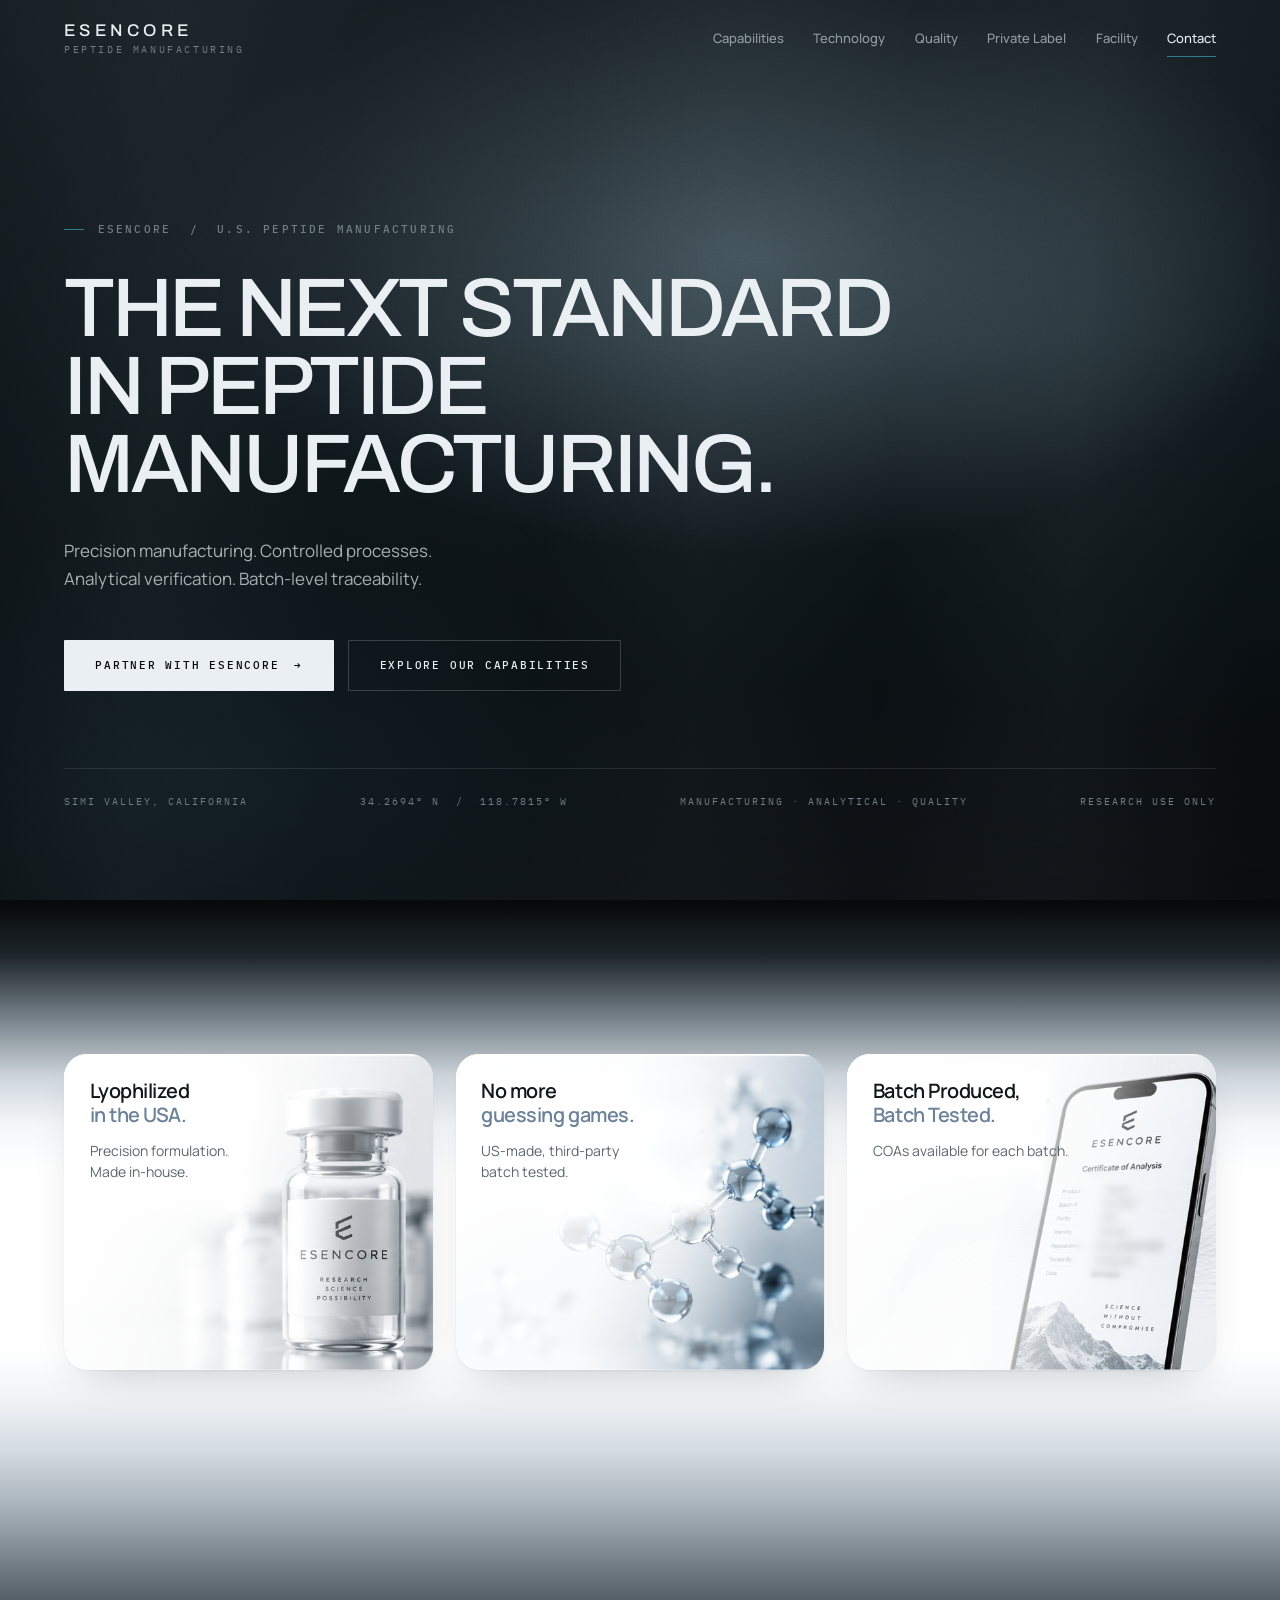
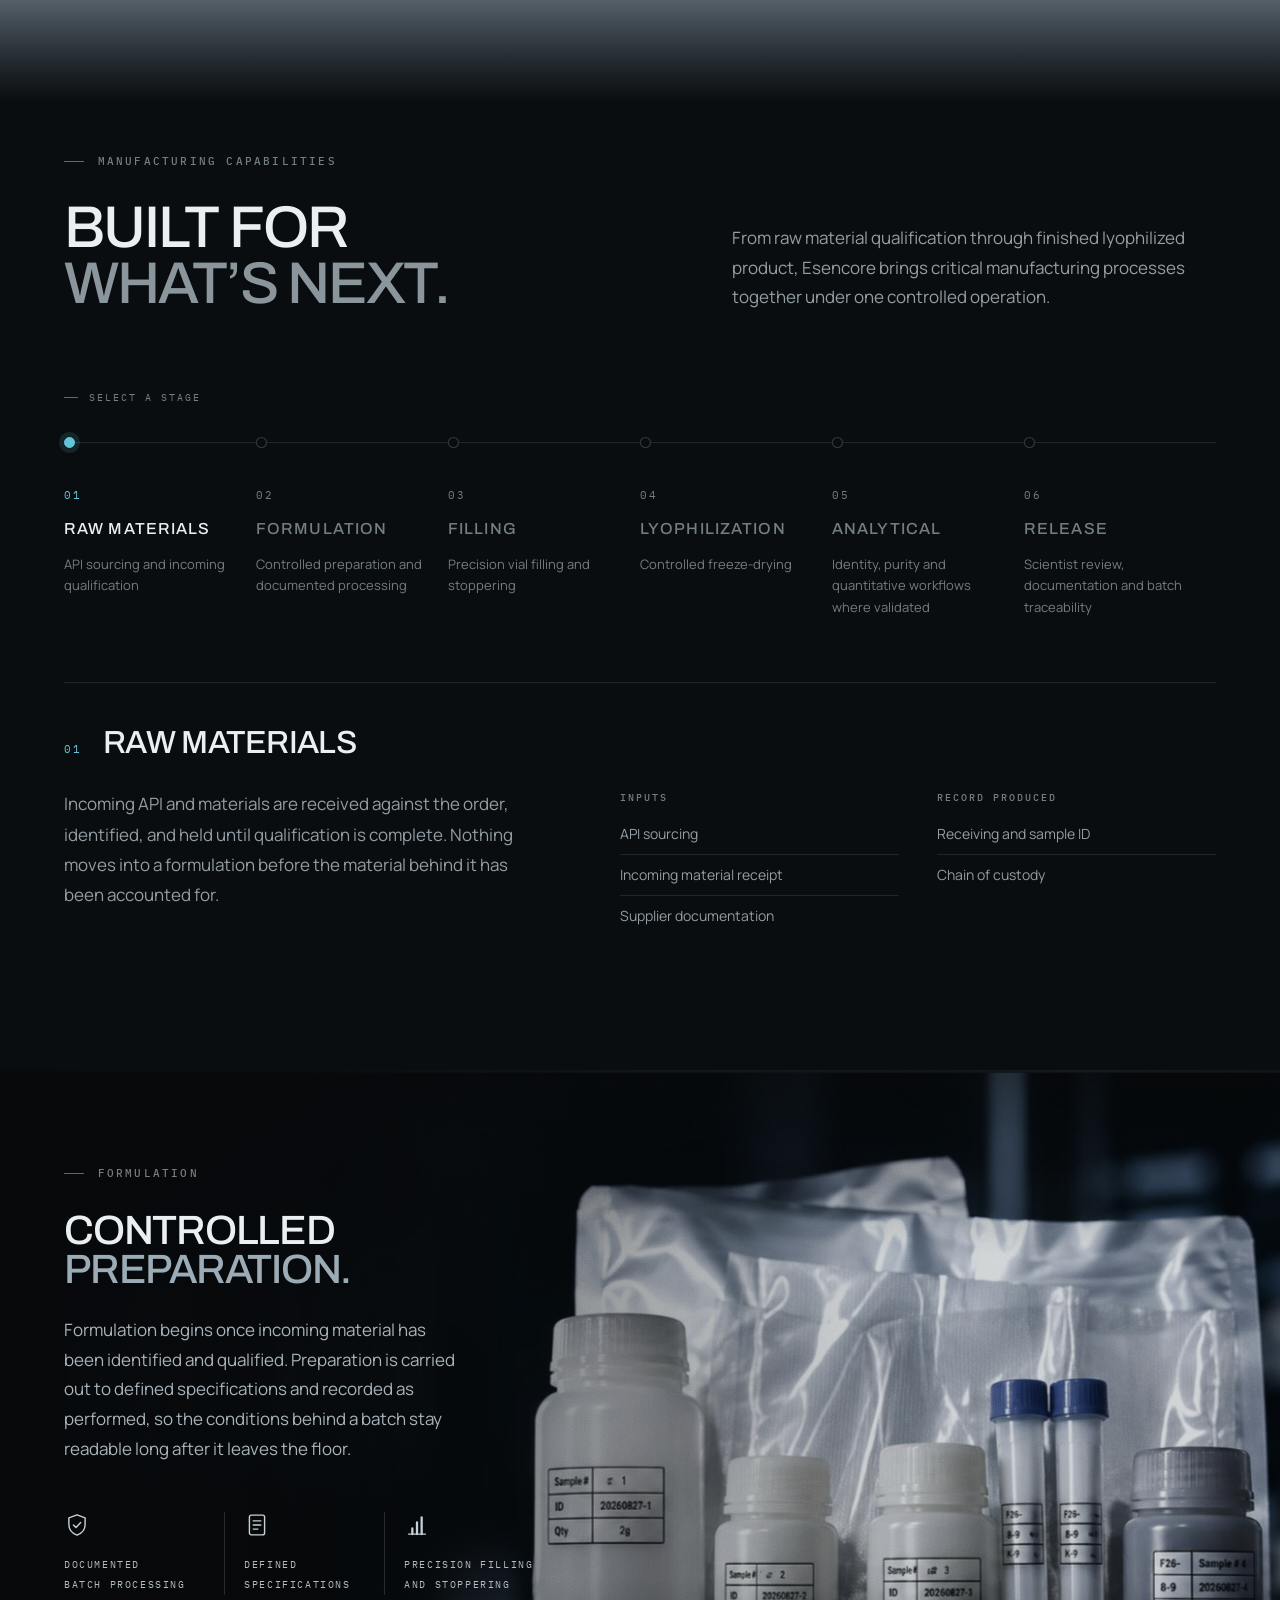
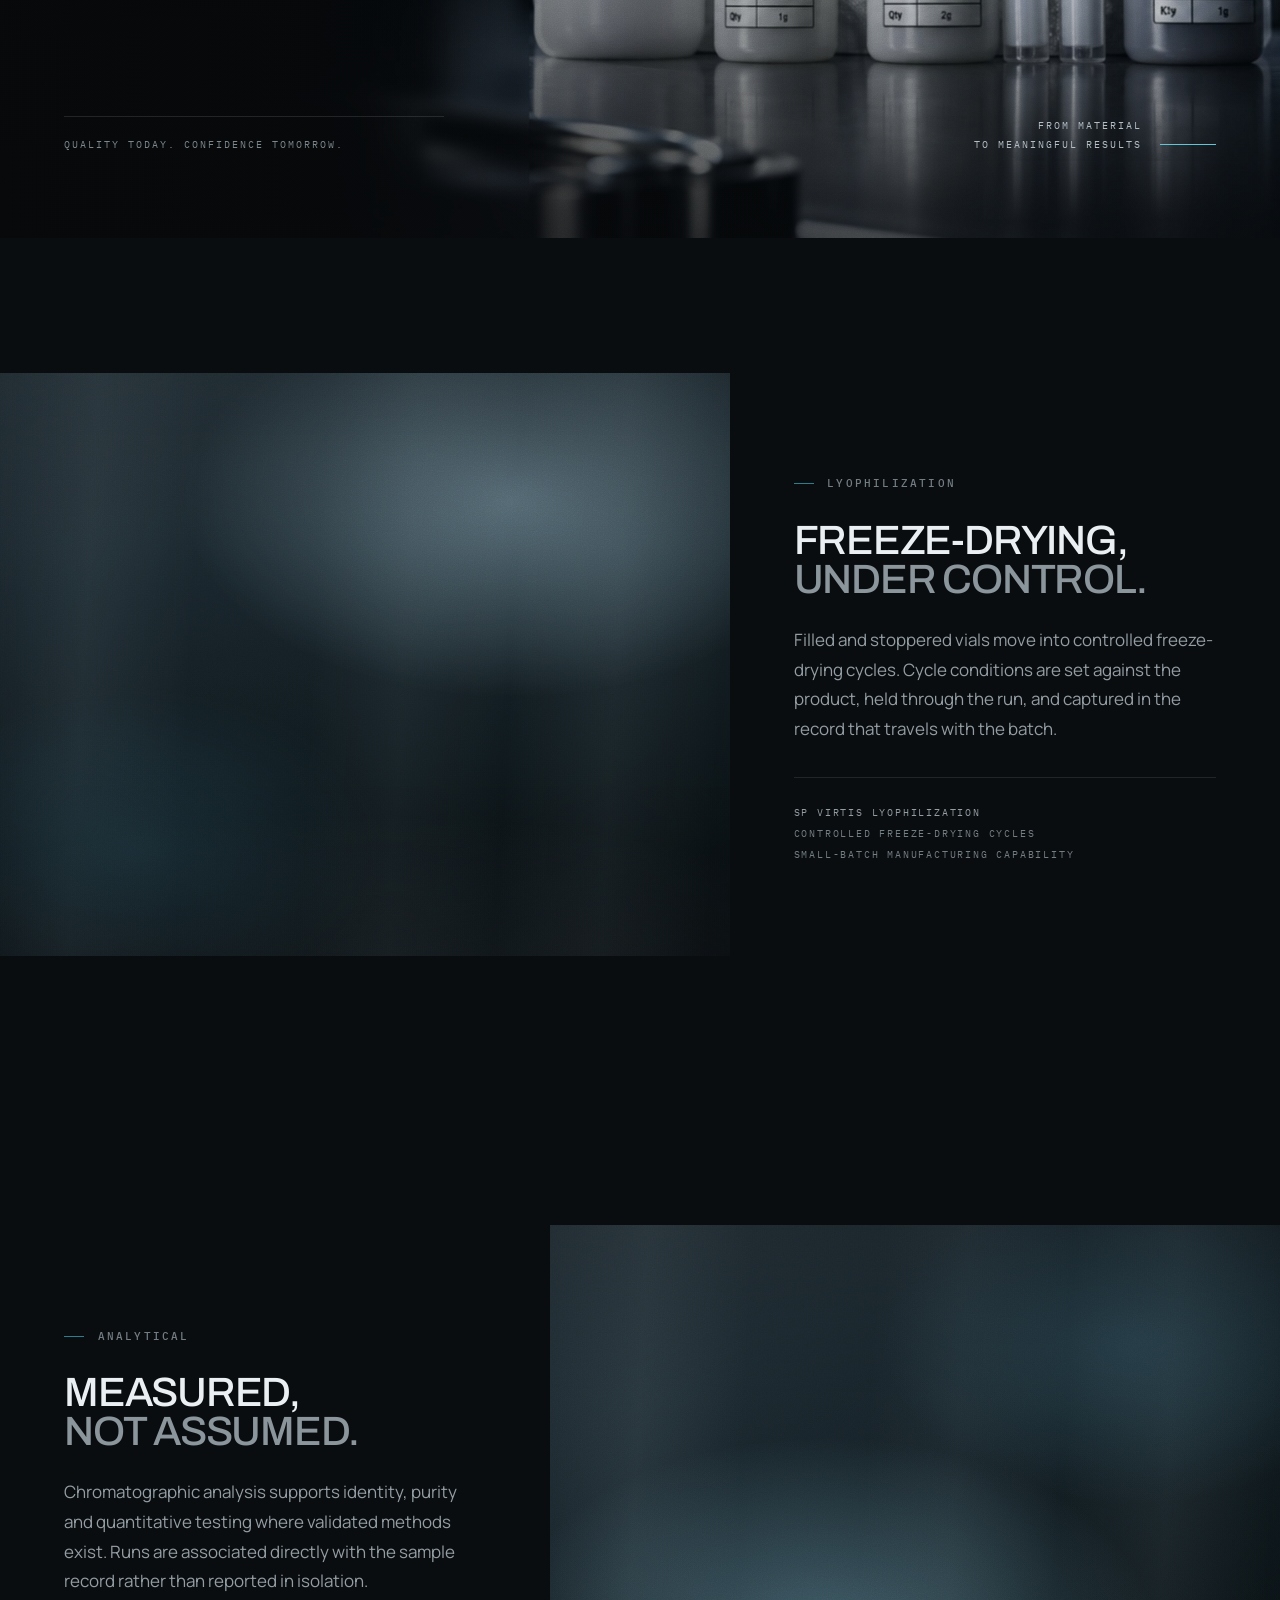
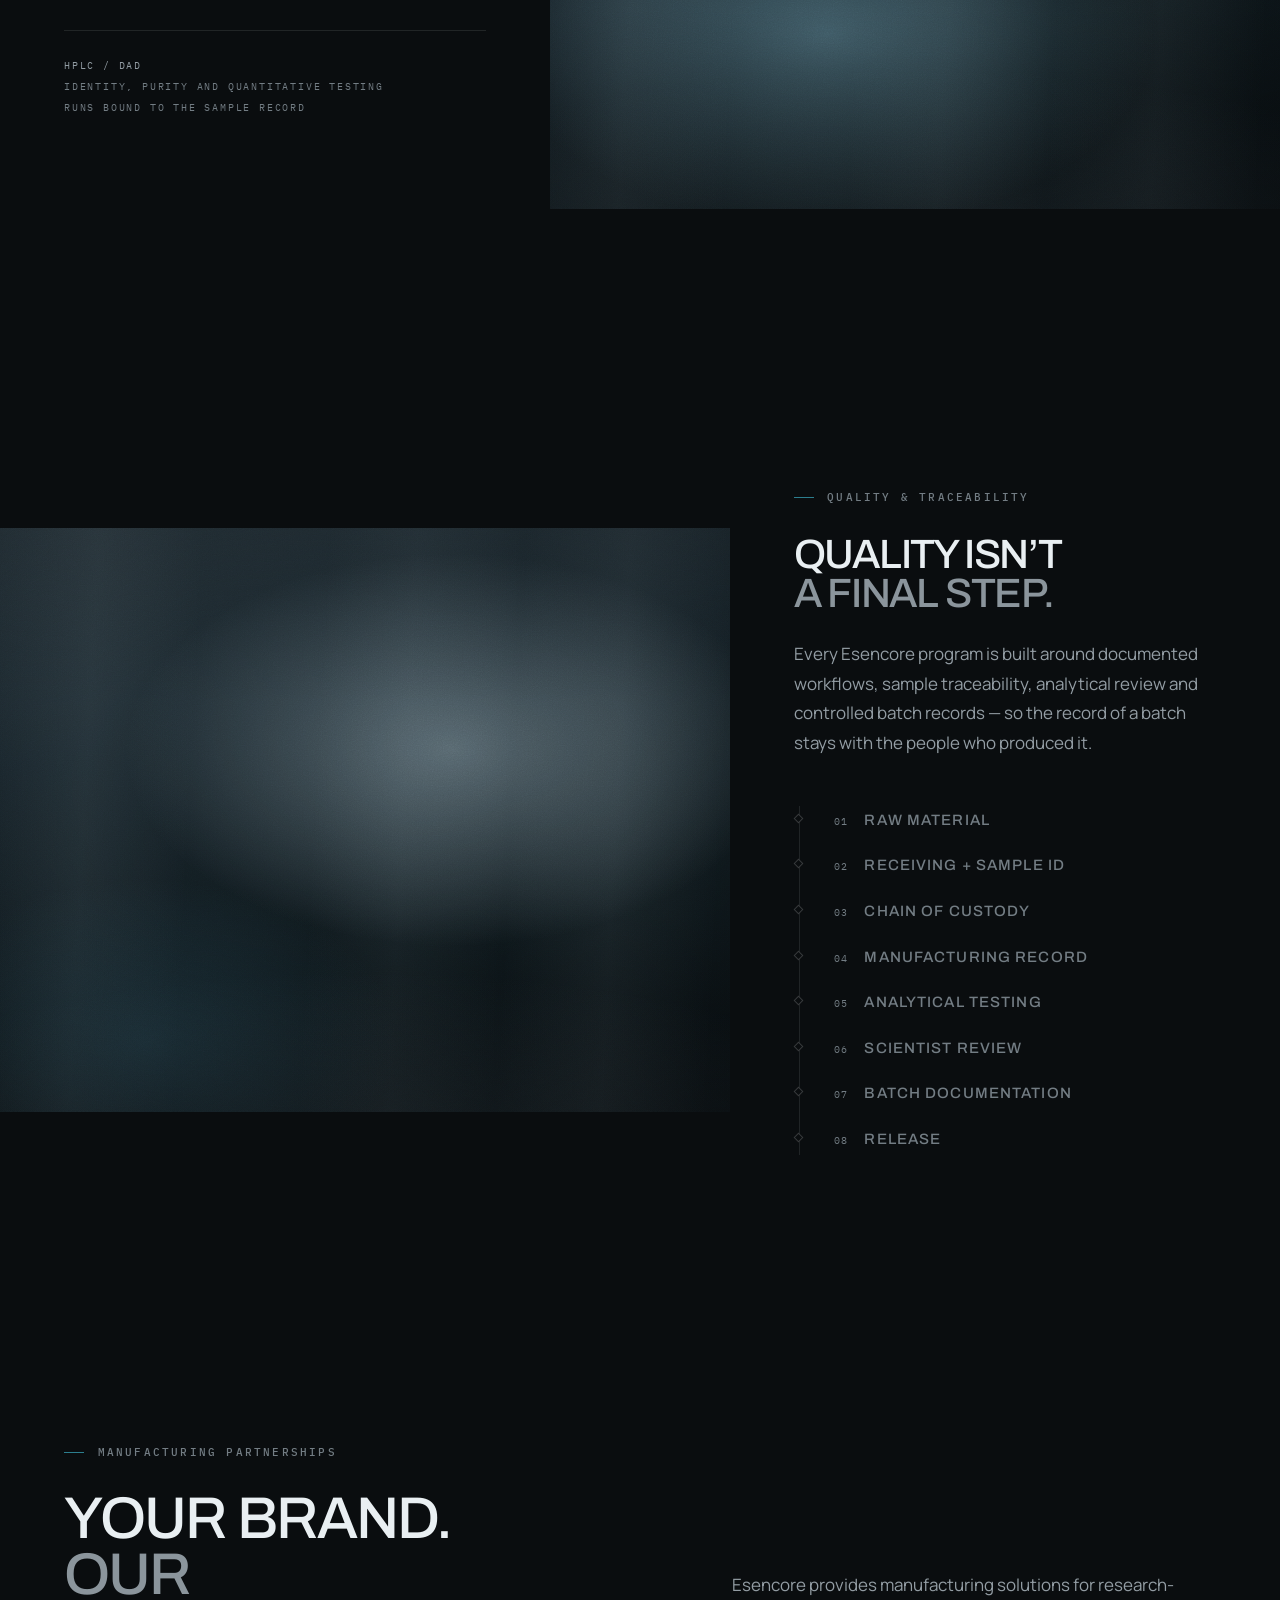
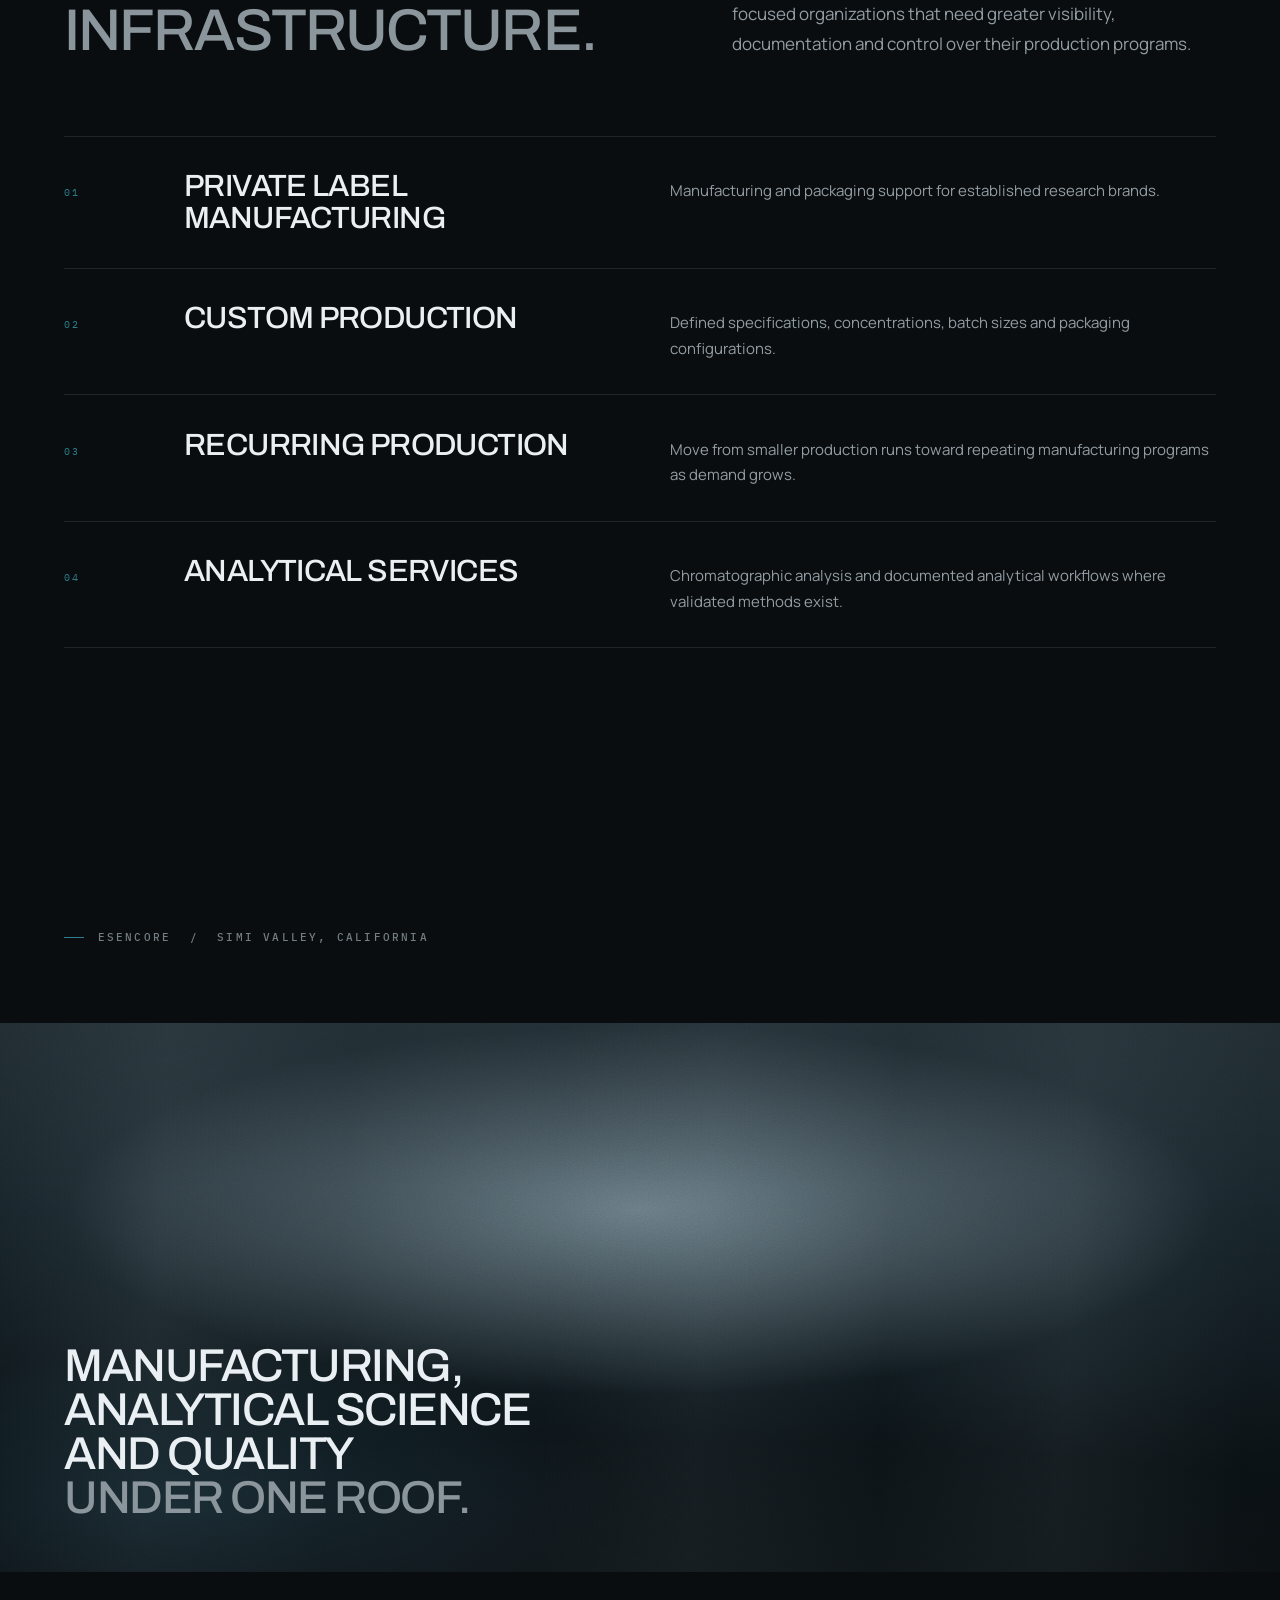
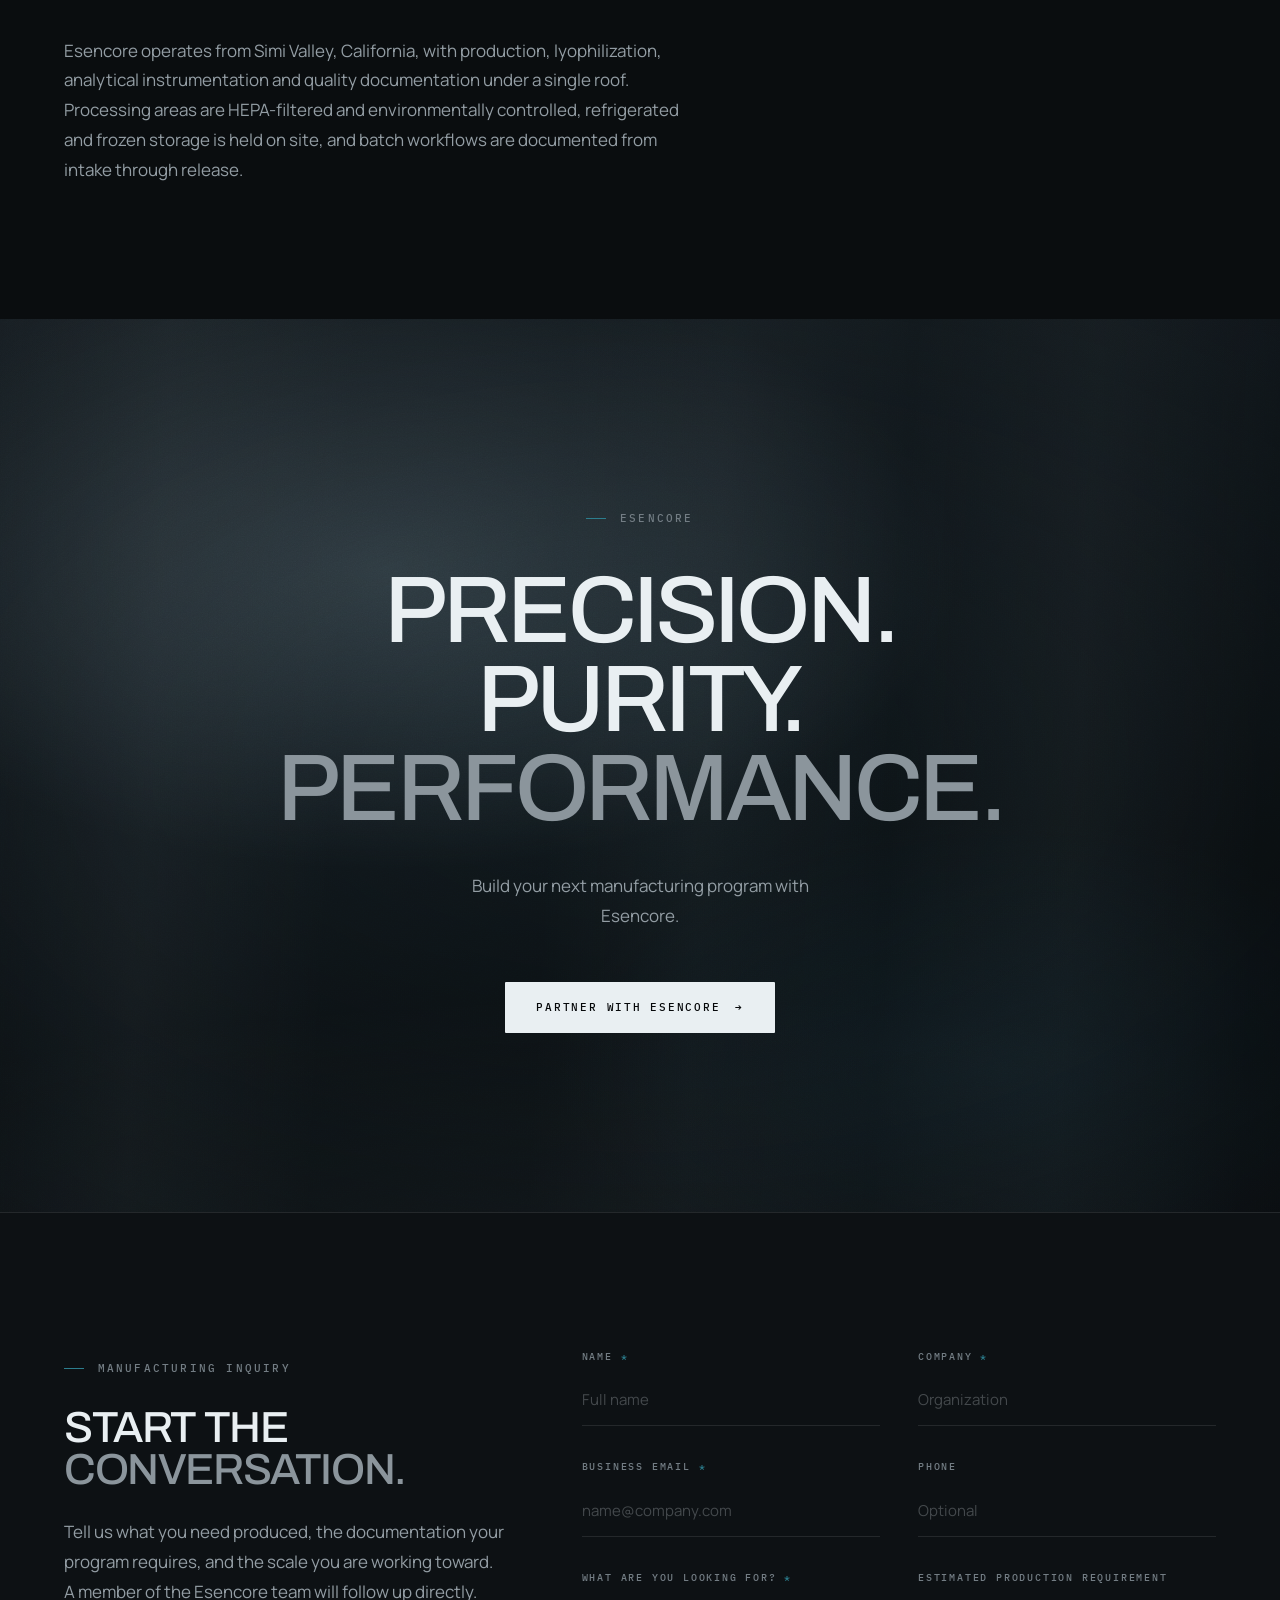
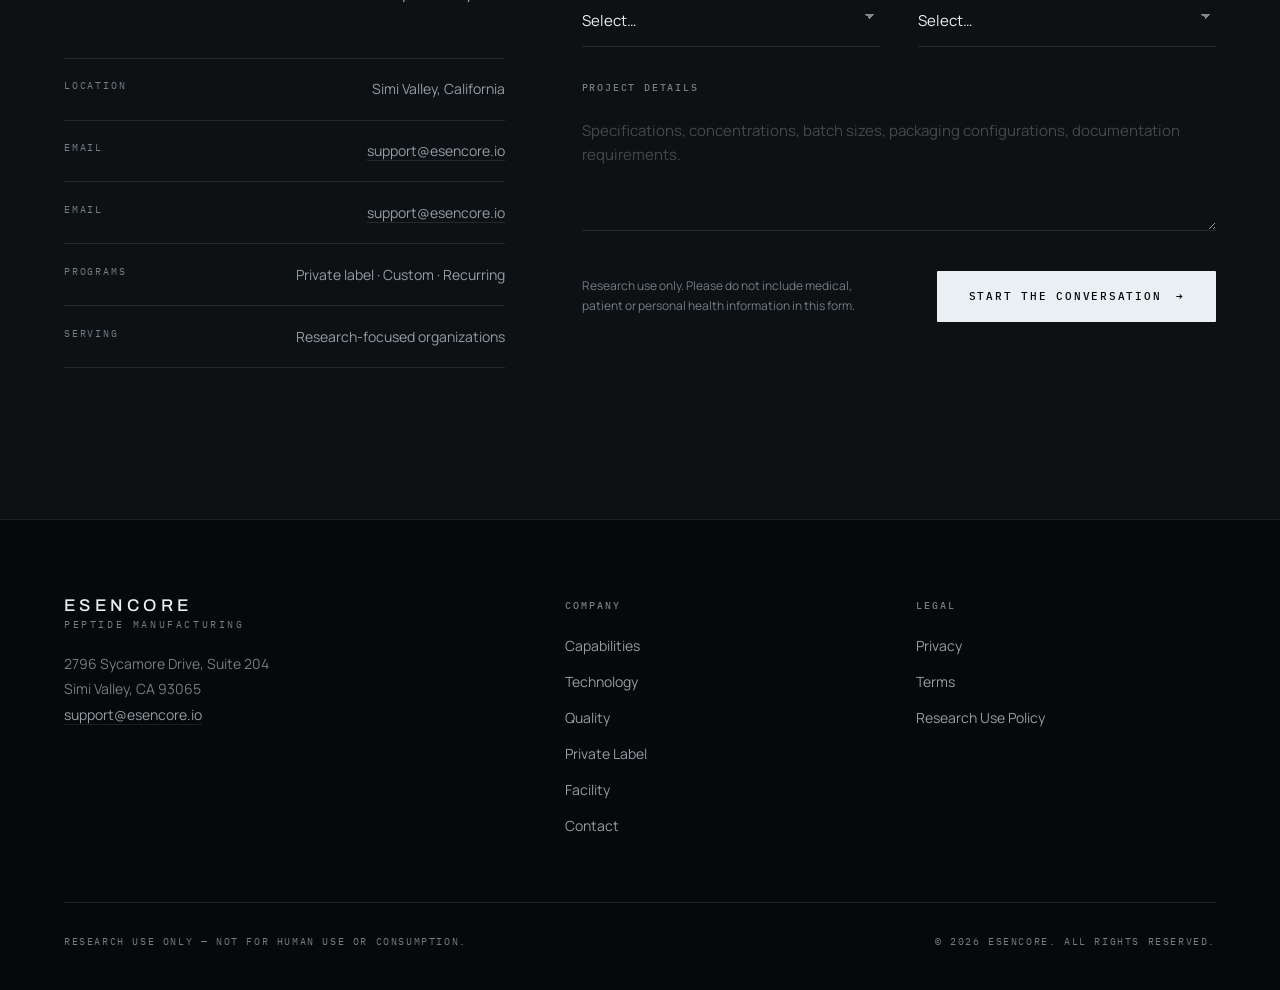
==== index.html @ f1f26098 "Fill company details; stop caching images as immutable Address, legal name and contact email across " ====
<!DOCTYPE html>
<html lang="en">
<head>
<meta charset="utf-8">
<meta name="viewport" content="width=device-width, initial-scale=1">
<meta name="theme-color" content="#06080A">
<link rel="canonical" href="https://esencore.io/">
<link rel="icon" href="/favicon.svg" type="image/svg+xml">
<link rel="icon" href="/favicon-32.png" sizes="32x32" type="image/png">
<link rel="apple-touch-icon" href="/apple-touch-icon.png">
<meta property="og:url" content="https://esencore.io/">
<meta property="og:site_name" content="Esencore">
<meta property="og:image" content="https://esencore.io/og.png">
<meta property="og:image:width" content="1200">
<meta property="og:image:height" content="630">
<meta name="twitter:card" content="summary_large_image">
<meta name="twitter:title" content="Esencore | U.S. Peptide Manufacturing &amp; Analytical Services">
<meta name="twitter:description" content="Precision manufacturing. Controlled processes. Analytical verification. Batch-level traceability.">
<meta name="twitter:image" content="https://esencore.io/og.png">
<!-- ANALYTICS SLOT ------------------------------------------------------
     Paste one tag here if you want traffic data. Both are privacy-friendly
     and need no cookie banner. Leave commented out to ship with no tracking.

     Plausible:
     <script defer data-domain="esencore.io" src="https://plausible.io/js/script.js"></script>

     Vercel Analytics (works out of the box on Vercel, no account needed):
     <script defer src="/_vercel/insights/script.js"></script>
--------------------------------------------------------------------- -->
<meta property="og:type" content="website">
<meta property="og:title" content="Esencore | U.S. Peptide Manufacturing &amp; Analytical Services">
<meta property="og:description" content="Esencore provides U.S.-based peptide manufacturing, lyophilization, analytical workflows, private-label production and documented batch traceability.">
<title>Esencore | U.S. Peptide Manufacturing &amp; Analytical Services</title>
<meta name="description" content="Esencore provides U.S.-based peptide manufacturing, lyophilization, analytical workflows, private-label production and documented batch traceability.">
<link rel="preconnect" href="https://fonts.googleapis.com">
<link rel="preconnect" href="https://fonts.gstatic.com" crossorigin>
<link rel="stylesheet" href="https://fonts.googleapis.com/css2?family=Archivo:wght@400;500;600&family=Manrope:wght@400;500;600&family=IBM+Plex+Mono:wght@400;500&display=swap">
<link rel="preload" as="image" fetchpriority="high" href="img/hero-2000.jpg"
      imagesrcset="img/hero-900.jpg 900w, img/hero-1400.jpg 1400w, img/hero-2000.jpg 2000w, img/hero-2600.jpg 2600w" imagesizes="100vw">

<style>
/* =================================================================
   ESENCORE — CINEMATIC BUILD
   One committed dark world. Every colour painted explicitly.
   ================================================================= */
:root{
  color-scheme: dark;

  /* Grounds — four steps of charcoal, used to separate scenes */
  --void:   #06080A;
  --ink:    #0A0D0F;
  --ink-2:  #0D1114;
  --ink-3:  #12171A;

  /* Light */
  --chrome: #E9EFF2;
  --dim:    #939DA4;
  --faint:  #737D84;

  /* Lines */
  --line:   rgba(233,239,242,.10);
  --line-2: rgba(233,239,242,.20);

  /* Restrained cyan. State, rails, focus. Nothing decorative. */
  --accent:     #63C6D8;
  --accent-dim: #2C7E8E;

  --display:'Archivo','Helvetica Neue',Helvetica,Arial,sans-serif;
  --body:'Manrope','Helvetica Neue',Helvetica,Arial,sans-serif;
  --mono:'IBM Plex Mono',ui-monospace,'SF Mono',Menlo,Consolas,monospace;

  --fs-hero:  clamp(2.625rem, 6.5vw, 6.75rem);
  --fs-h2:    clamp(2.375rem, 4.6vw, 4.25rem);
  --fs-h3:    clamp(2rem, 3.2vw, 3.125rem);
  --fs-body:  clamp(1.0625rem, 1.05vw, 1.1875rem);
  --fs-label: .6875rem;
  --fs-micro: .625rem;

  /* Scene rhythm — each section is its own room */
  --pad:    clamp(5rem, 10.5vw, 12.25rem);
  --gutter: clamp(22px, 5vw, 72px);
  --maxw:   1320px;
  --nav-h:  78px;

  --ease: cubic-bezier(.22,.68,.24,1);
  --ease-soft: cubic-bezier(.16,.84,.28,1);
}

*,*::before,*::after{ box-sizing:border-box; }
html{
  -webkit-text-size-adjust:100%;
  scroll-behavior:smooth;
  scroll-padding-top: calc(var(--nav-h) + 12px);
}
body{
  margin:0;
  background: var(--ink);
  color: var(--chrome);
  font-family: var(--body);
  font-size: var(--fs-body);
  line-height:1.72;
  font-weight:400;
  -webkit-font-smoothing:antialiased;
  overflow-x:hidden;
}
img{ display:block; max-width:100%; }
figure,figcaption{ margin:0; }
svg{ display:block; }
a{ color:inherit; text-decoration:none; }
button,input,select,textarea{ font:inherit; color:inherit; }
h1,h2,h3,h4{ margin:0; font-family:var(--display); font-weight:500; }
p{ margin:0; }
ul,ol{ margin:0; padding:0; list-style:none; }
[hidden]{ display:none !important; }
:focus-visible{ outline:2px solid var(--accent); outline-offset:3px; }

.wrap{
  width:100%; max-width:var(--maxw);
  margin-inline:auto; padding-inline:var(--gutter);
}
.sr-only{ position:absolute; width:1px; height:1px; padding:0; margin:-1px; overflow:hidden; clip:rect(0 0 0 0); white-space:nowrap; border:0; }

/* ---------- Type components ---------- */
.eyebrow{
  font-family:var(--mono); font-size:var(--fs-label); font-weight:500;
  letter-spacing:.2em; text-transform:uppercase; color:var(--faint);
  display:inline-flex; align-items:center; gap:.85rem; line-height:1;
}
.eyebrow::before{ content:""; width:20px; height:1px; background:var(--accent-dim); flex:none; }

.title{
  font-size:var(--fs-h2);
  line-height:.95; letter-spacing:-.032em;
  text-transform:uppercase; font-weight:500;
}
.title span{ display:block; }
.title .mute{ color:#8B959C; }

.copy{
  color:var(--dim); line-height:1.75; max-width:58ch;
}

/* ---------- Buttons ---------- */
.btn{
  display:inline-flex; align-items:center; justify-content:center; gap:.9rem;
  font-family:var(--mono); font-size:var(--fs-label); font-weight:500;
  letter-spacing:.16em; text-transform:uppercase; line-height:1;
  padding:1.2rem 1.9rem; border:1px solid transparent; border-radius:1px;
  cursor:pointer; white-space:nowrap;
  transition:background .4s var(--ease), color .4s var(--ease),
             border-color .4s var(--ease), transform .4s var(--ease);
}
.btn .arw{ transition:transform .4s var(--ease); }
.btn:hover .arw{ transform:translateX(5px); }
.btn-fill{ background:var(--chrome); color:var(--void); }
.btn-fill:hover{ background:#fff; transform:translateY(-1px); }
.btn-line{ background:transparent; color:var(--chrome); border-color:var(--line-2); }
.btn-line:hover{ border-color:var(--chrome); background:rgba(233,239,242,.05); transform:translateY(-1px); }

/* =================================================================
   PHOTOGRAPHIC GRADE
   Source photography is bright and clinical. These layers carry it
   to the brand's dark, cool, film-still register.
   ================================================================= */
.frame{
  position:relative; overflow:hidden;
  background:var(--void);
  isolation:isolate;
}
/* Fallback field — a lit tonal ground, visible before/if the photo is absent */
.frame::before{
  content:""; position:absolute; inset:0; z-index:0;
  background:
    radial-gradient(64% 48% at var(--kx,32%) var(--ky,26%), var(--k1,rgba(168,194,208,.52)) 0%, transparent 70%),
    radial-gradient(52% 42% at var(--bx,82%) var(--by,84%), var(--k2,rgba(72,116,136,.44)) 0%, transparent 66%),
    radial-gradient(140% 60% at 50% 112%, rgba(140,170,186,.16) 0%, transparent 60%),
    linear-gradient(93deg, transparent 0%, rgba(196,218,228,.075) 13%, transparent 27%,
      transparent 43%, rgba(196,218,228,.05) 55%, transparent 69%,
      rgba(196,218,228,.065) 83%, transparent 97%),
    linear-gradient(var(--ang,164deg), #2C383F 0%, #1A242A 34%, #0E1518 70%, #070A0C 100%);
}
.frame img{
  position:absolute; inset:0; z-index:1;
  width:100%; height:100%; object-fit:cover;
  filter: brightness(.72) contrast(1.12) saturate(.62);
  transform: translate3d(0,0,0) scale(1.12);
  will-change: transform;
}
.frame.noimg img{ display:none; }
.frame.noimg .vig{ opacity:.55; }
/* Vignette, cool wash, top/bottom falloff */
.frame .vig{
  position:absolute; inset:0; z-index:2; pointer-events:none;
  background:
    radial-gradient(122% 92% at 50% 44%, rgba(6,8,10,0) 32%, rgba(6,8,10,.52) 100%),
    linear-gradient(180deg, rgba(6,8,10,.26) 0%, rgba(6,8,10,0) 30%, rgba(6,8,10,0) 66%, rgba(6,8,10,.40) 100%),
    linear-gradient(0deg, rgba(17,48,60,.18), rgba(17,48,60,.18));
}
/* Film grain — one tiled raster, reused everywhere */
.frame::after{
  content:""; position:absolute; inset:0; z-index:3; pointer-events:none;
  background-image:url("data:image/svg+xml,%3Csvg xmlns='http://www.w3.org/2000/svg' width='160' height='160'%3E%3Cfilter id='n'%3E%3CfeTurbulence type='fractalNoise' baseFrequency='.8' numOctaves='2' stitchTiles='stitch'/%3E%3CfeColorMatrix type='saturate' values='0'/%3E%3C/filter%3E%3Crect width='160' height='160' filter='url(%23n)'/%3E%3C/svg%3E");
  mix-blend-mode:overlay; opacity:.19;
}

/* =================================================================
   NAVIGATION
   ================================================================= */
.nav{
  position:fixed; inset:0 0 auto 0; z-index:100; height:var(--nav-h);
  display:flex; align-items:center;
  border-bottom:1px solid transparent;
  transition:background .5s var(--ease), border-color .5s var(--ease), backdrop-filter .5s var(--ease);
}
.nav.is-scrolled{
  background:rgba(8,11,13,.84);
  -webkit-backdrop-filter:saturate(160%) blur(18px);
  backdrop-filter:saturate(160%) blur(18px);
  border-bottom-color:var(--line);
}
.nav-inner{
  width:100%; max-width:var(--maxw); margin-inline:auto;
  padding-inline:var(--gutter);
  display:flex; align-items:center; gap:1.5rem;
}
.brand{ display:flex; flex-direction:column; gap:.34rem; margin-right:auto; }
.brand b{
  font-family:var(--display); font-weight:500; font-size:1.0625rem;
  letter-spacing:.26em; text-transform:uppercase; line-height:1;
}
.brand i{
  font-style:normal; font-family:var(--mono); font-size:var(--fs-micro);
  letter-spacing:.26em; text-transform:uppercase; line-height:1; color:var(--faint);
}
.nav-links{ display:none; gap:clamp(1.25rem,2.3vw,2.25rem); align-items:center; }
@media (min-width:1080px){ .nav-links{ display:flex; } }
.nav-link{
  font-size:.8125rem; font-weight:500; color:var(--dim);
  position:relative; padding-block:.45rem;
  transition:color .35s var(--ease);
}
.nav-link::after{
  content:""; position:absolute; left:0; right:0; bottom:0; height:1px;
  background:var(--accent-dim); transform:scaleX(0); transform-origin:0 50%;
  transition:transform .45s var(--ease);
}
.nav-link:hover{ color:var(--chrome); }
.nav-link:hover::after,.nav-link.on::after{ transform:scaleX(1); }
.nav-link.on{ color:var(--chrome); }
.nav-cta{ display:none; }
@media (min-width:800px){ .nav-cta{ display:inline-flex; padding:.9rem 1.35rem; margin-left:.75rem; } }

.burger{
  display:inline-flex; flex-direction:column; justify-content:center; gap:6px;
  width:44px; height:44px; padding:0 11px; margin-right:-11px;
  background:none; border:0; cursor:pointer; color:var(--chrome);
}
@media (min-width:1080px){ .burger{ display:none; } }
.burger span{ display:block; height:1.5px; width:100%; background:currentColor;
  transition:transform .45s var(--ease), opacity .25s var(--ease); }
.burger[aria-expanded="true"] span:nth-child(1){ transform:translateY(7.5px) rotate(45deg); }
.burger[aria-expanded="true"] span:nth-child(2){ opacity:0; }
.burger[aria-expanded="true"] span:nth-child(3){ transform:translateY(-7.5px) rotate(-45deg); }

.menu{
  position:fixed; inset:0; z-index:99;
  background:rgba(6,8,10,.97);
  -webkit-backdrop-filter:blur(22px); backdrop-filter:blur(22px);
  padding:calc(var(--nav-h) + 2.5rem) var(--gutter) 2.5rem;
  display:flex; flex-direction:column;
  opacity:0; visibility:hidden; transform:translateY(-10px);
  transition:opacity .45s var(--ease), transform .45s var(--ease), visibility .45s;
  overflow-y:auto;
}
.menu.open{ opacity:1; visibility:visible; transform:none; }
.menu nav{ display:flex; flex-direction:column; }
.menu a.ml{
  display:block;
  font-family:var(--display); font-weight:500;
  font-size:clamp(1.5rem,7vw,2rem);
  letter-spacing:-.02em; text-transform:uppercase;
  padding-block:.95rem; border-bottom:1px solid var(--line);
}
.menu .btn{ margin-top:2.25rem; width:100%; }
.menu p{ margin-top:auto; padding-top:2rem; font-family:var(--mono);
  font-size:var(--fs-micro); letter-spacing:.2em; text-transform:uppercase; color:var(--faint); }
body.locked{ overflow:hidden; }

/* =================================================================
   HERO
   ================================================================= */
.hero{
  position:relative; min-height:min(100svh, 1000px);
  display:flex; align-items:flex-end;
  padding-block:calc(var(--nav-h) + 5rem) clamp(3.5rem,7vw,6rem);
  background:var(--void);
}
.hero .frame{ position:absolute; inset:0; }
.hero .frame img{ filter:brightness(.64) contrast(1.14) saturate(.54); }
.hero .vig{
  background:
    radial-gradient(135% 100% at 62% 34%, rgba(6,8,10,0) 18%, rgba(6,8,10,.62) 92%),
    linear-gradient(180deg, rgba(6,8,10,.72) 0%, rgba(6,8,10,.20) 38%, rgba(6,8,10,.62) 78%, rgba(6,8,10,.94) 100%),
    linear-gradient(90deg, rgba(6,8,10,.80) 0%, rgba(6,8,10,.28) 52%, rgba(6,8,10,.06) 100%),
    linear-gradient(0deg, rgba(17,48,60,.20), rgba(17,48,60,.20));
}
.hero-inner{ position:relative; z-index:4; width:100%; }
.hero h1{
  font-size:var(--fs-hero); line-height:.94; letter-spacing:-.04em;
  text-transform:uppercase; font-weight:500;
  margin:1.9rem 0 0;
}
.hero h1 span{ display:block; }
.hero-sub{
  margin-top:clamp(1.6rem,2.6vw,2.25rem);
  color:rgba(233,239,242,.70); max-width:42ch; line-height:1.68;
}
.hero-act{ display:flex; flex-wrap:wrap; gap:.9rem; margin-top:clamp(2.1rem,3.6vw,3rem); }
.hero-foot{
  position:relative; z-index:4; width:100%;
  margin-top:clamp(3rem,6vw,5rem);
  padding-top:1.5rem; border-top:1px solid var(--line);
  display:flex; flex-wrap:wrap; gap:1rem 2.5rem; justify-content:space-between;
  font-family:var(--mono); font-size:var(--fs-micro);
  letter-spacing:.2em; text-transform:uppercase; color:var(--faint);
}

/* =================================================================
   SCENE — 42 / 58 split, image bleeding to the page edge
   ================================================================= */
.scene{
  display:flex; flex-direction:column;
  gap:clamp(2.25rem,6vw,3.25rem);
  padding-block:var(--pad);
}
.scene-text{ padding-inline:var(--gutter); }
.scene-media{ min-width:0; }
.scene .frame{ aspect-ratio:4/3; }

@media (min-width:1000px){
  .scene{ flex-direction:row; align-items:center; gap:clamp(2.75rem,5vw,6.5rem); }
  .scene-text{
    flex:0 0 33%; min-width:340px; max-width:470px; padding-inline:0;
    margin-left:max(var(--gutter), calc((100% - var(--maxw)) / 2));
  }
  .scene-media{ flex:1 1 auto; }
  .scene .frame{ aspect-ratio:5/4; }
  .scene.rev{ flex-direction:row-reverse; }
  .scene.rev .scene-text{
    margin-left:0;
    margin-right:max(var(--gutter), calc((100% - var(--maxw)) / 2));
  }
}
.scene h2{ font-size:var(--fs-h3); line-height:.96; letter-spacing:-.03em;
  text-transform:uppercase; font-weight:500; margin-top:1.75rem; }
.scene h2 span{ display:block; }
.scene h2 .mute{ color:#8B959C; }
.scene .copy{ margin-top:1.6rem; max-width:44ch; }
.scene .note{
  margin-top:2.1rem; padding-top:1.5rem; border-top:1px solid var(--line);
  font-family:var(--mono); font-size:var(--fs-micro);
  letter-spacing:.18em; text-transform:uppercase; color:var(--faint); line-height:2.1;
}
.scene .note b{ color:var(--dim); font-weight:400; }

/* =================================================================
   MANUFACTURING PROOF CARDS
   The bridge between the brand introduction and the manufacturing
   story. Bright and architectural at the top; the ground darkens
   under the visitor as they scroll, so the next section reads as
   stepping onto the floor rather than as a new page.
   ================================================================= */
.proof{
  padding-block: clamp(6rem,12vw,12rem) clamp(10rem,26vw,24rem);
  background: linear-gradient(180deg,
    #06080A 0%, #1E262B 7%, #79848C 15%, #CDD5DB 22%, #F4F7F9 28%,
    #FFFFFF 34%, #FFFFFF 56%,
    #F0F4F6 62%, #D2DAE0 69%, #A6B0B8 76%, #7A848C 82%,
    #505A62 88%, #2E373D 93%, #171D21 97%, var(--ink) 100%);
}
/* the descent is the breathing room; the next section needn't add its own */
.proof + .stmt{ padding-top: clamp(1.5rem,3vw,3rem); }
.proof-grid{ display:grid; gap:clamp(1rem,1.8vw,1.6rem); grid-template-columns:minmax(0,1fr); }
@media (min-width:900px){ .proof-grid{ grid-template-columns:repeat(3,minmax(0,1fr)); } }

.pcard{
  position:relative; overflow:hidden; isolation:isolate;
  border-radius:clamp(18px,1.8vw,26px);
  background:#EFF3F6;
  aspect-ratio:4/3;
  box-shadow:0 1px 2px rgba(16,24,32,.05), 0 20px 44px -24px rgba(16,24,32,.28);
}
@media (min-width:900px){ .pcard{ aspect-ratio:7/6; } }
.pcard img{
  position:absolute; inset:0; z-index:0;
  width:100%; height:100%; object-fit:cover; object-position:center;
}
.pcard::before{
  content:""; position:absolute; inset:0; z-index:1; pointer-events:none;
  background:linear-gradient(102deg,
    rgba(255,255,255,.95) 0%, rgba(255,255,255,.88) 42%,
    rgba(255,255,255,.50) 64%, rgba(255,255,255,0) 84%);
}
.pc-copy{
  position:relative; z-index:2;
  padding:clamp(1.3rem,2vw,1.85rem);
  max-width:min(70%, 22rem);
}
.pcard h3{
  font-family:var(--body); font-weight:600; text-transform:none;
  font-size:clamp(1.15rem,1.55vw,1.375rem);
  line-height:1.18; letter-spacing:-.024em; color:#11171B;
}
.pcard h3 .mute{ display:block; color:#6C8299; }
.pcard p{
  margin-top:.85rem; color:#5C666E;
  font-size:clamp(.875rem,1.02vw,1rem); line-height:1.5;
}

/* =================================================================
   SCENE — FULL BLEED
   One photograph carries the whole section and the copy sits over its
   dark side. Mobile keeps photo-then-text: this much copy will not stay
   readable across a phone-width image.
   ================================================================= */
.scene-full{ display:block; padding-block:0 var(--pad); }
.scene-full > .frame{ position:relative; aspect-ratio:4/3; }
/* this plate is already graded dark — it does not want the stock treatment */
.scene-full > .frame img{ filter:brightness(.90) contrast(1.06) saturate(.90); transform:translate3d(0,0,0) scale(1.06); }
.sf-inner{ padding-top:clamp(2.5rem,7vw,3.5rem); }
.sf-grid{ padding-inline:var(--gutter); }
.sf-main{ max-width:52ch; }
.scene-full h2{ font-size:var(--fs-h3); line-height:.96; letter-spacing:-.03em;
  text-transform:uppercase; font-weight:500; margin-top:1.75rem; }
.scene-full h2 span{ display:block; }
.scene-full h2 .mute{ color:#9CACB6; }
.sf-copy{ margin-top:1.6rem; max-width:44ch; color:#A8B3BA; line-height:1.75; }

.sf-feats{ display:grid; grid-template-columns:minmax(0,1fr);
  gap:1.6rem; margin-top:clamp(2.25rem,4vw,3rem); }
.sf-feats li{ color:#C6D1D8; }
.sf-feats svg{ width:26px; height:26px; display:block; stroke:currentColor; }
.sf-feats b{ display:block; margin-top:1.1rem; font-family:var(--mono); font-weight:400;
  font-size:var(--fs-micro); letter-spacing:.16em; text-transform:uppercase;
  color:#B0BBC2; line-height:2; }
@media (min-width:560px){
  .sf-feats{ grid-template-columns:repeat(3,minmax(0,1fr)); gap:0; }
  .sf-feats li{ border-left:1px solid rgba(233,239,242,.15);
    padding-inline:clamp(.85rem,1.5vw,1.4rem); }
  .sf-feats li:first-child{ border-left:0; padding-left:0; }
  .sf-feats li:last-child{ padding-right:0; }
}
.sf-foot{ display:flex; flex-direction:column; gap:1.8rem;
  margin-top:clamp(2.75rem,5vw,4.5rem); }
.sf-tag,.sf-note{ font-family:var(--mono); font-size:var(--fs-micro);
  letter-spacing:.2em; text-transform:uppercase; line-height:1.95; }
.sf-tag{ color:#7C868D; padding-top:1.15rem;
  border-top:1px solid rgba(233,239,242,.12); width:min(380px,100%); }
.sf-note{ color:#B3BEC5; display:flex; align-items:flex-end; gap:1.15rem; }
.sf-note i{ display:block; width:56px; height:1px; background:var(--accent);
  margin-bottom:.62rem; flex:none; }

@media (min-width:1000px){
  .scene-full{ position:relative; padding:0; }
  .scene-full > .frame{ position:absolute; inset:0; aspect-ratio:auto; }
  .scene-full .vig{
    background:
      linear-gradient(90deg, rgba(6,8,10,.93) 0%, rgba(6,8,10,.76) 24%, rgba(6,8,10,.24) 50%, rgba(6,8,10,0) 70%),
      linear-gradient(180deg, rgba(6,8,10,.55) 0%, rgba(6,8,10,0) 24%, rgba(6,8,10,0) 66%, rgba(6,8,10,.70) 100%),
      linear-gradient(0deg, rgba(17,48,60,.12), rgba(17,48,60,.12));
  }
  .sf-inner{ position:relative; z-index:5; padding-top:0; }
  .sf-grid{ display:flex; flex-direction:column; justify-content:space-between;
    min-height:min(60vw,920px); padding-block:clamp(4rem,6.5vw,6rem);
    padding-inline:max(var(--gutter), calc((100% - var(--maxw)) / 2)); }
  .sf-main{ max-width:min(44%,480px); }
  .sf-copy{ max-width:40ch; }
  .sf-foot{ flex-direction:row; align-items:flex-end; justify-content:space-between; gap:2.5rem; }
  .sf-note{ text-align:right; }
}

/* =================================================================
   STATEMENT SECTIONS (no photograph)
   ================================================================= */
.stmt{ padding-block:var(--pad); }
.stmt-head{ display:grid; gap:clamp(1.75rem,3vw,2.5rem); align-items:end; }
@media (min-width:920px){
  .stmt-head{ grid-template-columns:minmax(0,1.1fr) minmax(0,.9fr); gap:clamp(2rem,6vw,6rem); }
}
.stmt-head .title{ margin-top:1.9rem; }

/* Process timeline */
.tl{ position:relative; margin-top:clamp(4rem,7vw,7rem); }
.tl-rail{ position:absolute; left:0; right:0; top:5px; height:1px; background:var(--line); }
.tl-fill{ position:absolute; left:0; right:0; top:5px; height:1px; background:var(--accent-dim);
  transform:scaleX(0); transform-origin:0 50%; transition:transform .4s linear; }
.tl-steps{ display:grid; grid-template-columns:repeat(6,minmax(0,1fr)); }
.tl-step{
  position:relative; display:block; width:100%; text-align:left;
  padding:2.6rem 1.6rem 0 0; margin:0;
  background:none; border:0; color:inherit; font:inherit;
  -webkit-appearance:none; appearance:none; cursor:pointer;
}
.tl-step::before{
  content:""; position:absolute; left:0; top:0; width:11px; height:11px; border-radius:50%;
  background:var(--ink); border:1px solid var(--line-2);
  transition:background .5s var(--ease), border-color .5s var(--ease), box-shadow .5s var(--ease);
}
.tl-step[aria-selected="true"]::before{
  background:var(--accent); border-color:var(--accent);
  box-shadow:0 0 0 5px rgba(99,198,216,.13);
}
.tl-step:hover::before{ border-color:var(--chrome); }
.tl-step:focus-visible{ outline:2px solid var(--accent); outline-offset:4px; }
.tl-step .n{ font-family:var(--mono); font-size:var(--fs-label); letter-spacing:.16em;
  color:var(--faint); transition:color .5s var(--ease); }
.tl-step[aria-selected="true"] .n{ color:var(--accent); }
.tl-step .ttl{ display:block; font-family:var(--display); font-weight:500;
  font-size:1rem; letter-spacing:.07em; text-transform:uppercase;
  margin-top:.75rem; line-height:1.3; color:var(--faint); transition:color .5s var(--ease); }
.tl-step:hover .ttl{ color:var(--dim); }
.tl-step[aria-selected="true"] .ttl{ color:var(--chrome); }
.tl-step .dsc{ display:block; margin-top:.85rem; font-size:.8125rem; line-height:1.65;
  color:var(--faint); max-width:24ch; }

/* --- Explorer panel: hairlines and type, no card --- */
.tl-hint{
  margin-top:clamp(3.5rem,6vw,6rem); font-family:var(--mono); font-size:var(--fs-micro);
  letter-spacing:.2em; text-transform:uppercase; color:var(--faint);
  display:flex; align-items:center; gap:.7rem;
}
.tl-hint::before{ content:""; width:14px; height:1px; background:var(--accent-dim); }
html:not(.js) .tl-hint{ display:none; }
.tl-hint + .tl{ margin-top:1.9rem; }
.tl-host{ margin-top:clamp(3rem,5vw,4.75rem); }
.tl-panel{
  border-top:1px solid var(--line); padding-top:clamp(2rem,3.4vw,3rem);
  opacity:0; transform:translateY(10px);
}
.tl-panel.show{ opacity:1; transform:none;
  transition:opacity .55s var(--ease-soft), transform .55s var(--ease-soft); }
.tl-panel:focus{ outline:none; }
.tl-panel:focus-visible{ outline:2px solid var(--accent); outline-offset:8px; }
.tp-lead{ display:flex; align-items:baseline; gap:1.35rem; }
.tp-lead .n{ font-family:var(--mono); font-size:var(--fs-label); letter-spacing:.16em; color:var(--accent); flex:none; }
.tp-lead h3{ font-size:clamp(1.5rem,2.5vw,2.125rem); letter-spacing:-.022em;
  text-transform:uppercase; line-height:1; font-weight:500; }
.tp-grid{ display:grid; gap:clamp(1.75rem,3vw,3.5rem); margin-top:clamp(1.5rem,2.4vw,2rem); }
@media (min-width:880px){
  .tp-grid{ grid-template-columns:minmax(0,1.3fr) minmax(0,.7fr) minmax(0,.7fr); }
}
.tp-body{ color:var(--dim); line-height:1.78; max-width:46ch; }
.tp-col h4{ font-family:var(--mono); font-size:var(--fs-micro); font-weight:500;
  letter-spacing:.2em; text-transform:uppercase; color:var(--faint); margin-bottom:1rem; }
.tp-col li{ font-size:.875rem; color:var(--dim); line-height:1.6;
  padding-block:.55rem; border-top:1px solid var(--line); }
.tp-col li:first-child{ border-top:0; padding-top:0; }
@media (max-width:1099px){
  .tl-rail,.tl-fill{ left:5px; right:auto; top:0; bottom:0; width:1px; height:auto; }
  .tl-fill{ transform:scaleY(0); transform-origin:50% 0; }
  .tl-steps{ grid-template-columns:minmax(0,1fr); }
  .tl-step{ padding:0 0 2.9rem 2.6rem; }
  .tl-steps > li:last-child .tl-step{ padding-bottom:0; }
  .tl-step::before{ top:4px; }
  li > .tl-panel{ margin:0 0 2.9rem 2.6rem; padding-top:1.6rem; }
  .tl-steps > li:has(> .tl-panel) .tl-step{ padding-bottom:1.5rem; }
  .tl-step .dsc{ max-width:48ch; }
}

/* Quality chain — a thin documented sequence, not cards */
.chain{ margin-top:2.5rem; position:relative; padding-left:2.5rem; }
.chain-rail{ position:absolute; left:5px; top:8px; bottom:8px; width:1px; background:var(--line); }
.chain-fill{ position:absolute; left:5px; top:8px; bottom:8px; width:1px; background:var(--accent-dim);
  transform:scaleY(0); transform-origin:50% 0; transition:transform .4s linear; }
.chain li{ position:relative; padding-block:.62rem; display:flex; align-items:baseline; gap:1rem; }
.chain li::before{
  content:""; position:absolute; left:-2.5rem; top:1.05rem; margin-left:1.5px;
  width:7px; height:7px; background:var(--ink); border:1px solid var(--line-2);
  transform:rotate(45deg); transition:background .5s var(--ease), border-color .5s var(--ease);
}
.chain li.on::before{ background:var(--accent); border-color:var(--accent); }
.chain .n{ font-family:var(--mono); font-size:var(--fs-micro); letter-spacing:.14em;
  color:var(--faint); font-variant-numeric:tabular-nums; flex:none; }
.chain .t{ font-family:var(--display); font-weight:500; font-size:.9375rem;
  letter-spacing:.075em; text-transform:uppercase; color:var(--faint);
  transition:color .5s var(--ease); }
.chain li.on .t{ color:var(--chrome); }

/* Services — hairline rows, no cards */
.svc{ margin-top:clamp(3.5rem,6vw,6rem); border-top:1px solid var(--line); }
.svc li{
  display:grid; grid-template-columns:auto minmax(0,1fr);
  gap:.5rem 1.75rem; align-items:baseline;
  padding-block:clamp(1.6rem,2.6vw,2.25rem); border-bottom:1px solid var(--line);
  transition:border-color .5s var(--ease);
}
@media (min-width:820px){
  .svc li{ grid-template-columns:5rem minmax(0,.9fr) minmax(0,1.1fr); gap:2.5rem; }
}
.svc li:hover{ border-bottom-color:var(--line-2); }
.svc .n{ font-family:var(--mono); font-size:var(--fs-micro); letter-spacing:.18em; color:var(--accent-dim); }
.svc h3{ font-size:clamp(1.375rem,2.4vw,2rem); letter-spacing:-.02em;
  text-transform:uppercase; line-height:1.05; font-weight:500; }
.svc p{ color:var(--dim); font-size:.9375rem; line-height:1.7; }

/* =================================================================
   FACILITY — one full-bleed photograph, nothing competing with it
   ================================================================= */
.facility{ padding-block:var(--pad) 0; }
.facility .frame{ aspect-ratio:21/9; min-height:440px; margin-top:clamp(3.5rem,6vw,5.5rem); }
@media (max-width:820px){ .facility .frame{ aspect-ratio:4/5; min-height:0; } }
.facility-over{
  position:absolute; inset:0; z-index:4; display:flex; align-items:flex-end;
  padding-bottom:clamp(2.25rem,4vw,3.5rem);
}
.facility-over .title{ font-size:clamp(1.875rem,3.6vw,3.25rem); max-width:20ch; }
.facility-tail{ padding-block:clamp(2.5rem,5vw,4.5rem) var(--pad); }
.facility-tail .copy{ max-width:62ch; }

/* =================================================================
   FINAL CTA
   ================================================================= */
.final{ position:relative; padding-block:clamp(7rem,14vw,15rem); background:var(--void); overflow:hidden; isolation:isolate; }
.final .frame{ position:absolute; inset:0; }
.final .frame img{ filter:brightness(.42) contrast(1.18) saturate(.42); }
.final .vig{
  background:
    radial-gradient(100% 80% at 50% 50%, rgba(6,8,10,.46) 0%, rgba(6,8,10,.93) 68%, #06080A 100%),
    linear-gradient(0deg, rgba(17,48,60,.18), rgba(17,48,60,.18));
}
.final .wrap{ position:relative; z-index:5; text-align:center; }
.final .title{
  font-size:clamp(2.625rem,7.4vw,6rem); margin-top:clamp(1.75rem,3vw,2.5rem);
  letter-spacing:-.04em; line-height:.94;
}
.final .copy{ margin:clamp(1.75rem,3vw,2.5rem) auto 0; max-width:36ch; }
.final .btn{ margin-top:clamp(2.25rem,4vw,3.25rem); }

/* =================================================================
   INQUIRY FORM
   ================================================================= */
.contact{ background:var(--ink-2); border-top:1px solid var(--line); padding-block:var(--pad); }
.contact-grid{ display:grid; gap:clamp(3rem,6vw,6rem); align-items:start; }
@media (min-width:960px){ .contact-grid{ grid-template-columns:minmax(0,.82fr) minmax(0,1.18fr); } }
.contact-aside .title{ margin-top:1.9rem; font-size:clamp(2rem,3.4vw,3rem); }
.contact-aside .copy{ margin-top:1.7rem; }
.contact-aside dl{ margin-top:clamp(2.25rem,4vw,3.25rem); border-top:1px solid var(--line); }
.contact-aside .row{ display:flex; justify-content:space-between; gap:1.5rem;
  padding-block:1.15rem; border-bottom:1px solid var(--line); }
.contact-aside dt{ font-family:var(--mono); font-size:var(--fs-micro);
  letter-spacing:.18em; text-transform:uppercase; color:var(--faint); }
.contact-aside dd{ margin:0; font-size:.875rem; text-align:right; color:var(--dim); }

.form{ display:grid; grid-template-columns:minmax(0,1fr); gap:2rem; }
@media (min-width:640px){ .form{ grid-template-columns:repeat(2,minmax(0,1fr)); column-gap:clamp(1.5rem,3vw,2.75rem); } }
.field{ display:flex; flex-direction:column; gap:.65rem; min-width:0; }
.field.full{ grid-column:1/-1; }
.field label{ font-family:var(--mono); font-size:var(--fs-micro); font-weight:500;
  letter-spacing:.18em; text-transform:uppercase; color:var(--faint); }
.field label .rq{ color:var(--accent-dim); }
.field input,.field select,.field textarea{
  width:100%; background:transparent; color:var(--chrome);
  border:0; border-bottom:1px solid var(--line); border-radius:0;
  padding:.75rem 0; font-size:.9375rem;
  transition:border-color .4s var(--ease);
}
.field textarea{ resize:vertical; min-height:112px; line-height:1.65; }
.field select{
  appearance:none; -webkit-appearance:none; cursor:pointer; padding-right:1.75rem;
  background-image:linear-gradient(45deg,transparent 50%,#7E888F 50%),linear-gradient(135deg,#7E888F 50%,transparent 50%);
  background-position:calc(100% - 10px) 1.2em, calc(100% - 5px) 1.2em;
  background-size:5px 5px,5px 5px; background-repeat:no-repeat;
}
.field select option{ background:var(--ink-3); color:var(--chrome); }
.field input::placeholder,.field textarea::placeholder{ color:rgba(233,239,242,.25); }
.field input:focus,.field select:focus,.field textarea:focus{ outline:none; border-bottom-color:var(--accent); }
.field.err input,.field.err select,.field.err textarea{ border-bottom-color:#C97260; }
.field .msg{ font-size:.75rem; color:#C97260; display:none; }
.field.err .msg{ display:block; }
.form-foot{ grid-column:1/-1; display:flex; flex-direction:column; gap:1.25rem; margin-top:.5rem; }
@media (min-width:640px){ .form-foot{ flex-direction:row; align-items:center; justify-content:space-between; } }
.form-note{ font-size:.75rem; color:var(--faint); max-width:42ch; line-height:1.65; }
.done{ border:1px solid var(--line-2); padding:clamp(2rem,4vw,3rem); }
.done h3{ font-size:1.5rem; text-transform:uppercase; letter-spacing:-.01em; margin-top:1.25rem; }
.done p{ color:var(--dim); margin-top:1rem; font-size:.9375rem; }

.footer address a, .contact-aside dd a{
  color:var(--dim); border-bottom:1px solid var(--line);
  transition:color .3s var(--ease), border-color .3s var(--ease);
}
.footer address a:hover, .contact-aside dd a:hover{ color:var(--chrome); border-bottom-color:var(--line-2); }

/* =================================================================
   FOOTER
   ================================================================= */
.footer{ background:var(--void); border-top:1px solid var(--line); padding-block:clamp(3.5rem,6vw,5rem) 2.5rem; }
.footer-top{ display:grid; gap:clamp(2.5rem,4vw,3.5rem); }
@media (min-width:780px){ .footer-top{ grid-template-columns:minmax(0,1.5fr) repeat(2,minmax(0,1fr)); } }
.footer address{ font-style:normal; margin-top:1.35rem; color:var(--faint); font-size:.875rem; line-height:1.8; }
.footer h4{ font-family:var(--mono); font-size:var(--fs-micro); font-weight:500;
  letter-spacing:.2em; text-transform:uppercase; color:var(--faint); margin-bottom:1.2rem; }
.footer-links{ display:flex; flex-direction:column; gap:.75rem; }
.footer-links a{ font-size:.875rem; color:var(--dim); width:fit-content; transition:color .35s var(--ease); }
.footer-links a:hover{ color:var(--chrome); }
.footer-bot{
  margin-top:clamp(3rem,5vw,4.5rem); padding-top:1.85rem; border-top:1px solid var(--line);
  display:flex; flex-direction:column; gap:1.1rem;
  font-family:var(--mono); font-size:var(--fs-micro);
  letter-spacing:.16em; text-transform:uppercase; color:var(--faint);
}
@media (min-width:880px){ .footer-bot{ flex-direction:row; align-items:center; justify-content:space-between; } }

/* =================================================================
   MOTION — groups, not elements
   ================================================================= */
.js [data-in]{ opacity:0; transform:translateY(20px); }
.js [data-in].in{
  opacity:1; transform:none;
  transition:opacity .95s var(--ease-soft), transform .95s var(--ease-soft);
  transition-delay:var(--d,0ms);
}
.js .hero [data-h]{ opacity:0; transform:translateY(24px); }
.js .hero.ready [data-h]{
  opacity:1; transform:none;
  transition:opacity 1.1s var(--ease-soft), transform 1.1s var(--ease-soft);
  transition-delay:var(--d,0ms);
}

@media (prefers-reduced-motion: reduce){
  html{ scroll-behavior:auto; }
  .js [data-in], .js .hero [data-h]{ opacity:1 !important; transform:none !important; transition:none !important; }
  .frame img{ transform:none !important; scale:1.02; }
  *,*::before,*::after{ animation-duration:.001ms !important; transition-duration:.001ms !important; }
}
</style>

<script>document.documentElement.classList.add('js');</script>

<script type="application/ld+json">
{
  "@context":"https://schema.org",
  "@type":"Organization",
  "name":"Esencore",
  "alternateName":"Esencore Peptide Manufacturing",
  "description":"U.S.-based peptide manufacturing and analytical operation providing lyophilization, analytical workflows, private-label production and documented batch traceability.",
  "address":{"@type":"PostalAddress","streetAddress":"2796 Sycamore Drive, Suite 204","addressLocality":"Simi Valley","addressRegion":"CA","postalCode":"93065","addressCountry":"US"},"email":"support@esencore.io",
  "areaServed":"US"
}
</script>

</head>
<body>
<!-- ================================================================ NAV ================================================================ -->
<header class="nav" id="nav">
  <div class="nav-inner">
    <a class="brand" href="#top" aria-label="Esencore — Peptide Manufacturing, home">
      <b>Esencore</b><i>Peptide Manufacturing</i>
    </a>
    <nav class="nav-links" id="navLinks" aria-label="Primary"></nav>
    <button class="burger" id="burger" aria-expanded="false" aria-controls="menu" aria-label="Open menu">
      <span></span><span></span><span></span>
    </button>
  </div>
</header>

<div class="menu" id="menu" aria-hidden="true">
  <nav id="menuLinks" aria-label="Mobile"></nav>
  <a class="btn btn-fill" href="#contact">Partner With Esencore <span class="arw">&#8594;</span></a>
  <p>Esencore &middot; Simi Valley, California</p>
</div>

<main id="top">

<!-- ================================================================ HERO ================================================================
     PHOTOGRAPH 01 — full bleed. Replace the <img> below with Esencore production-floor
     photography at 2600px wide; keep the srcset widths and the sizes attribute.
     ================================================================================== -->
<section class="hero" id="hero">
  <div class="frame" style="--kx:58%;--ky:28%;--k1:rgba(160,188,202,.50);--bx:16%;--by:86%;--k2:rgba(44,82,100,.44);--ang:168deg" aria-hidden="true">
    <img data-fb="https://images.pexels.com/photos/38688812/pexels-photo-38688812.jpeg?auto=compress&amp;cs=tinysrgb&amp;w=1400" data-fb-srcset="https://images.pexels.com/photos/38688812/pexels-photo-38688812.jpeg?auto=compress&amp;cs=tinysrgb&amp;w=900 900w, https://images.pexels.com/photos/38688812/pexels-photo-38688812.jpeg?auto=compress&amp;cs=tinysrgb&amp;w=1400 1400w, https://images.pexels.com/photos/38688812/pexels-photo-38688812.jpeg?auto=compress&amp;cs=tinysrgb&amp;w=2000 2000w, https://images.pexels.com/photos/38688812/pexels-photo-38688812.jpeg?auto=compress&amp;cs=tinysrgb&amp;w=2600 2600w" src="img/hero-1400.jpg" srcset="img/hero-900.jpg 900w, img/hero-1400.jpg 1400w, img/hero-2000.jpg 2000w, img/hero-2600.jpg 2600w" sizes="100vw"
             alt="Pharmaceutical production floor with stainless process equipment behind glass barrier panels." width="1600" height="1067" decoding="async" loading="eager" fetchpriority="high">
    <span class="vig"></span>
  </div>

  <div class="wrap">
    <div class="hero-inner">
      <p class="eyebrow" data-h style="--d:0ms">Esencore &nbsp;/&nbsp; U.S. Peptide Manufacturing</p>
      <h1 data-h style="--d:80ms"><span>The Next Standard</span><span>In Peptide</span><span>Manufacturing.</span></h1>
      <p class="hero-sub" data-h style="--d:240ms">Precision manufacturing. Controlled processes. Analytical verification. Batch-level traceability.</p>
      <div class="hero-act" data-h style="--d:360ms">
        <a class="btn btn-fill" href="#contact">Partner With Esencore <span class="arw">&#8594;</span></a>
        <a class="btn btn-line" href="#capabilities">Explore Our Capabilities</a>
      </div>
    </div>
    <div class="hero-foot" data-h style="--d:520ms">
      <span>Simi Valley, California</span>
      <span>34.2694&deg; N &nbsp;/&nbsp; 118.7815&deg; W</span>
      <span>Manufacturing &middot; Analytical &middot; Quality</span>
      <span>Research Use Only</span>
    </div>
  </div>
</section>

<!-- ================================================================ MANUFACTURING PROOF CARDS
     Bridges the hero into the manufacturing story. Three plates; no CTAs.
     The section's own gradient carries the page from white down into the
     dark ground the next section sits on.
     ================================================================================== -->
<section class="proof" id="proof" aria-labelledby="proof-h">
  <div class="wrap">
    <h2 class="sr-only" id="proof-h">Manufacturing proof</h2>
    <ul class="proof-grid">
      <li class="pcard" data-in>
        <img src="img/proof-lyophilized-900.jpg" srcset="img/proof-lyophilized-600.jpg 600w, img/proof-lyophilized-900.jpg 900w, img/proof-lyophilized-1200.jpg 1200w" sizes="(max-width: 899px) 92vw, 31vw" alt="An Esencore-labelled lyophilized vial on a light surface, with further vials behind it." width="679" height="548" loading="lazy" decoding="async">
        <div class="pc-copy">
          <h3>Lyophilized<span class="mute">in the USA.</span></h3>
          <p>Precision formulation.<br>Made in-house.</p>
        </div>
      </li>
      <li class="pcard" data-in style="--d:110ms">
        <img src="img/proof-tested-900.jpg" srcset="img/proof-tested-600.jpg 600w, img/proof-tested-900.jpg 900w, img/proof-tested-1200.jpg 1200w" sizes="(max-width: 899px) 92vw, 31vw" alt="A rendered molecular model in cool blues against a pale background." width="655" height="548" loading="lazy" decoding="async">
        <div class="pc-copy">
          <h3>No more<span class="mute">guessing games.</span></h3>
          <p>US-made, third-party<br>batch tested.</p>
        </div>
      </li>
      <li class="pcard" data-in style="--d:220ms">
        <img src="img/proof-coa-900.jpg" srcset="img/proof-coa-600.jpg 600w, img/proof-coa-900.jpg 900w, img/proof-coa-1200.jpg 1200w" sizes="(max-width: 899px) 92vw, 31vw" alt="A phone displaying an Esencore certificate of analysis; the result values are out of focus." width="710" height="548" loading="lazy" decoding="async">
        <div class="pc-copy">
          <h3>Batch Produced,<span class="mute">Batch Tested.</span></h3>
          <p>COAs available for each batch.</p>
        </div>
      </li>
    </ul>
  </div>
</section>

<!-- ================================================================ MANUFACTURING PROCESS (typographic — gives the hero room to land) ================================================================ -->
<section class="stmt" id="capabilities">
  <div class="wrap">
    <div class="stmt-head" data-in>
      <div>
        <p class="eyebrow">Manufacturing Capabilities</p>
        <h2 class="title"><span>Built For</span><span class="mute">What&rsquo;s Next.</span></h2>
      </div>
      <p class="copy">From raw material qualification through finished lyophilized product, Esencore brings critical manufacturing processes together under one controlled operation.</p>
    </div>

    <p class="tl-hint" data-in style="--d:100ms">Select a stage</p>
    <div class="tl" id="timeline" data-in style="--d:140ms">
      <div class="tl-rail" aria-hidden="true"></div>
      <div class="tl-fill" id="tlFill" aria-hidden="true"></div>
      <ol class="tl-steps" id="tlSteps" role="tablist" aria-label="Manufacturing process stages"></ol>
    </div>
    <div class="tl-host" id="tlHost" data-in style="--d:180ms"></div>
  </div>
</section>

<div id="technology">

<!-- ================================================================ SCENE — FORMULATION (full bleed)
     PHOTOGRAPH 02 — one image carries the section; all text is live HTML over it.
     Replace the <img> with the full-resolution original when you have it.
     ================================================================================== -->
<section class="scene-full" id="formulation">
  <figure class="frame" data-scale="1.06" style="--kx:22%;--ky:34%;--k1:rgba(168,192,204,.42);--bx:78%;--by:82%;--k2:rgba(60,104,124,.38);--ang:158deg">
    <img src="img/formulation-1400.jpg" srcset="img/formulation-900.jpg 900w, img/formulation-1400.jpg 1400w, img/formulation-2000.jpg 2000w" sizes="100vw" alt="Labelled sample bottles, cryovials and foil pouches arranged on a stainless work surface." width="1400" height="840" decoding="async" loading="lazy">
    <span class="vig"></span>
  </figure>
  <div class="sf-inner">
    <div class="sf-grid">
      <div class="sf-main" data-in>
        <p class="eyebrow">Formulation</p>
        <h2><span>Controlled</span><span class="mute">Preparation.</span></h2>
        <p class="sf-copy">Formulation begins once incoming material has been identified and qualified. Preparation is carried out to defined specifications and recorded as performed, so the conditions behind a batch stay readable long after it leaves the floor.</p>
        <ul class="sf-feats">
          <li><svg viewBox="0 0 24 24" fill="none" stroke-width="1.3" stroke-linecap="round" stroke-linejoin="round" aria-hidden="true"><path d="M12 2.6 4.5 5.5v6.1c0 4.4 3 8.1 7.5 9.8 4.5-1.7 7.5-5.4 7.5-9.8V5.5z"/><path d="m8.7 11.9 2.4 2.5 4.3-4.7"/></svg><b>Documented<br>Batch Processing</b></li>
          <li><svg viewBox="0 0 24 24" fill="none" stroke-width="1.3" stroke-linecap="round" stroke-linejoin="round" aria-hidden="true"><rect x="5" y="2.9" width="14" height="18.2" rx="1.7"/><path d="M8.5 8.2h7M8.5 12h7M8.5 15.8h4.3"/></svg><b>Defined<br>Specifications</b></li>
          <li><svg viewBox="0 0 24 24" fill="none" stroke-linecap="round" stroke-linejoin="round" aria-hidden="true"><path d="M4.2 20.4h15.6" stroke-width="1.3"/><path d="M7.7 20.4v-5.2M12 20.4V9.6M16.3 20.4V4.9" stroke-width="2.1"/></svg><b>Precision Filling<br>And Stoppering</b></li>
        </ul>
      </div>
      <div class="sf-foot" data-in style="--d:140ms">
        <p class="sf-tag">Quality today. Confidence tomorrow.</p>
        <p class="sf-note"><span>From material<br>to meaningful results</span><i aria-hidden="true"></i></p>
      </div>
    </div>
  </div>
</section>

<!-- ================================================================ SCENE — LYOPHILIZATION (image left)
     PHOTOGRAPH 03 — freeze-drying. See note in the build handoff: current shot is a
     stand-in showing vials in stainless equipment, not a lyophilizer.
     ================================================================================== -->
<section class="scene rev" id="lyophilization">
  <div class="scene-text" data-in>
    <p class="eyebrow">Lyophilization</p>
    <h2><span>Freeze-Drying,</span><span class="mute">Under Control.</span></h2>
    <p class="copy">Filled and stoppered vials move into controlled freeze-drying cycles. Cycle conditions are set against the product, held through the run, and captured in the record that travels with the batch.</p>
    <p class="note"><b>SP VirTis lyophilization</b><br>Controlled freeze-drying cycles<br>Small-batch manufacturing capability</p>
  </div>
  <div class="scene-media" data-in style="--d:140ms">
    <figure class="frame" style="--kx:70%;--ky:22%;--k1:rgba(150,178,192,.54);--bx:18%;--by:82%;--k2:rgba(44,80,96,.46);--ang:172deg">
      <img data-fb="https://images.pexels.com/photos/8442020/pexels-photo-8442020.jpeg?auto=compress&amp;cs=tinysrgb&amp;w=1400" data-fb-srcset="https://images.pexels.com/photos/8442020/pexels-photo-8442020.jpeg?auto=compress&amp;cs=tinysrgb&amp;w=900 900w, https://images.pexels.com/photos/8442020/pexels-photo-8442020.jpeg?auto=compress&amp;cs=tinysrgb&amp;w=1400 1400w, https://images.pexels.com/photos/8442020/pexels-photo-8442020.jpeg?auto=compress&amp;cs=tinysrgb&amp;w=2000 2000w, https://images.pexels.com/photos/8442020/pexels-photo-8442020.jpeg?auto=compress&amp;cs=tinysrgb&amp;w=2600 2600w" src="img/lyophilization-1400.jpg" srcset="img/lyophilization-900.jpg 900w, img/lyophilization-1400.jpg 1400w, img/lyophilization-2000.jpg 2000w, img/lyophilization-2600.jpg 2600w" sizes="(max-width: 999px) 100vw, 58vw"
             alt="Vials seated in the stainless carrier of a laboratory instrument." width="1600" height="1067" decoding="async" loading="lazy">
      <span class="vig"></span>
    </figure>
  </div>
</section>

<!-- ================================================================ SCENE — ANALYTICAL (image right)
     PHOTOGRAPH 04 — chromatography.
     ================================================================================== -->
<section class="scene" id="analytical">
  <div class="scene-text" data-in>
    <p class="eyebrow">Analytical</p>
    <h2><span>Measured,</span><span class="mute">Not Assumed.</span></h2>
    <p class="copy">Chromatographic analysis supports identity, purity and quantitative testing where validated methods exist. Runs are associated directly with the sample record rather than reported in isolation.</p>
    <p class="note"><b>HPLC / DAD</b><br>Identity, purity and quantitative testing<br>Runs bound to the sample record</p>
  </div>
  <div class="scene-media" data-in style="--d:140ms">
    <figure class="frame" style="--kx:38%;--ky:70%;--k1:rgba(120,166,184,.50);--bx:80%;--by:20%;--k2:rgba(60,100,118,.42);--ang:150deg">
      <img data-fb="https://images.pexels.com/photos/10514991/pexels-photo-10514991.jpeg?auto=compress&amp;cs=tinysrgb&amp;w=1400" data-fb-srcset="https://images.pexels.com/photos/10514991/pexels-photo-10514991.jpeg?auto=compress&amp;cs=tinysrgb&amp;w=900 900w, https://images.pexels.com/photos/10514991/pexels-photo-10514991.jpeg?auto=compress&amp;cs=tinysrgb&amp;w=1400 1400w, https://images.pexels.com/photos/10514991/pexels-photo-10514991.jpeg?auto=compress&amp;cs=tinysrgb&amp;w=2000 2000w, https://images.pexels.com/photos/10514991/pexels-photo-10514991.jpeg?auto=compress&amp;cs=tinysrgb&amp;w=2600 2600w" src="img/analytical-1400.jpg" srcset="img/analytical-900.jpg 900w, img/analytical-1400.jpg 1400w, img/analytical-2000.jpg 2000w, img/analytical-2600.jpg 2600w" sizes="(max-width: 999px) 100vw, 58vw"
             alt="Capped sample vials loaded in a chromatograph autosampler tray." width="1600" height="1067" decoding="async" loading="lazy">
      <span class="vig"></span>
    </figure>
  </div>
</section>

</div><!-- /#technology -->

<!-- ================================================================ SCENE — QUALITY (image left)
     PHOTOGRAPH 05 — documentation review.
     ================================================================================== -->
<section class="scene rev" id="quality">
  <div class="scene-text" data-in>
    <p class="eyebrow">Quality &amp; Traceability</p>
    <h2><span>Quality Isn&rsquo;t</span><span class="mute">A Final Step.</span></h2>
    <p class="copy">Every Esencore program is built around documented workflows, sample traceability, analytical review and controlled batch records &mdash; so the record of a batch stays with the people who produced it.</p>
    <ol class="chain" id="chain">
      <div class="chain-rail" aria-hidden="true"></div>
      <div class="chain-fill" id="chainFill" aria-hidden="true"></div>
    </ol>
  </div>
  <div class="scene-media" data-in style="--d:140ms">
    <figure class="frame" style="--kx:62%;--ky:38%;--k1:rgba(176,196,206,.46);--bx:20%;--by:88%;--k2:rgba(48,84,100,.46);--ang:166deg">
      <img data-fb="https://images.pexels.com/photos/8533141/pexels-photo-8533141.jpeg?auto=compress&amp;cs=tinysrgb&amp;w=1400" data-fb-srcset="https://images.pexels.com/photos/8533141/pexels-photo-8533141.jpeg?auto=compress&amp;cs=tinysrgb&amp;w=900 900w, https://images.pexels.com/photos/8533141/pexels-photo-8533141.jpeg?auto=compress&amp;cs=tinysrgb&amp;w=1400 1400w, https://images.pexels.com/photos/8533141/pexels-photo-8533141.jpeg?auto=compress&amp;cs=tinysrgb&amp;w=2000 2000w, https://images.pexels.com/photos/8533141/pexels-photo-8533141.jpeg?auto=compress&amp;cs=tinysrgb&amp;w=2600 2600w" src="img/quality-1400.jpg" srcset="img/quality-900.jpg 900w, img/quality-1400.jpg 1400w, img/quality-2000.jpg 2000w, img/quality-2600.jpg 2600w" sizes="(max-width: 999px) 100vw, 58vw"
             alt="Two scientists in lab coats reading experimental records together." width="1600" height="1067" decoding="async" loading="lazy">
      <span class="vig"></span>
    </figure>
  </div>
</section>

<!-- ================================================================ PRIVATE LABEL (typographic — separates two photographs) ================================================================ -->
<section class="stmt" id="private-label">
  <div class="wrap">
    <div class="stmt-head" data-in>
      <div>
        <p class="eyebrow">Manufacturing Partnerships</p>
        <h2 class="title"><span>Your Brand.</span><span class="mute">Our Infrastructure.</span></h2>
      </div>
      <p class="copy">Esencore provides manufacturing solutions for research-focused organizations that need greater visibility, documentation and control over their production programs.</p>
    </div>
    <ol class="svc" id="svc" data-in style="--d:120ms"></ol>
  </div>
</section>

<!-- ================================================================ FACILITY
     PHOTOGRAPH 06 — one large architectural image. Do not subdivide.
     ================================================================================== -->
<section class="facility" id="facility">
  <div class="wrap" data-in>
    <p class="eyebrow">Esencore &nbsp;/&nbsp; Simi Valley, California</p>
  </div>
  <figure class="frame" data-in style="--d:100ms;--kx:50%;--ky:34%;--k1:rgba(186,208,218,.54);--bx:14%;--by:88%;--k2:rgba(40,74,90,.48);--ang:180deg">
    <img data-fb="https://images.pexels.com/photos/9574352/pexels-photo-9574352.jpeg?auto=compress&amp;cs=tinysrgb&amp;w=1400" data-fb-srcset="https://images.pexels.com/photos/9574352/pexels-photo-9574352.jpeg?auto=compress&amp;cs=tinysrgb&amp;w=900 900w, https://images.pexels.com/photos/9574352/pexels-photo-9574352.jpeg?auto=compress&amp;cs=tinysrgb&amp;w=1400 1400w, https://images.pexels.com/photos/9574352/pexels-photo-9574352.jpeg?auto=compress&amp;cs=tinysrgb&amp;w=2000 2000w, https://images.pexels.com/photos/9574352/pexels-photo-9574352.jpeg?auto=compress&amp;cs=tinysrgb&amp;w=2600 2600w" src="img/facility-1400.jpg" srcset="img/facility-900.jpg 900w, img/facility-1400.jpg 1400w, img/facility-2000.jpg 2000w, img/facility-2600.jpg 2600w" sizes="100vw"
             alt="A technician in protective coverall moving a stainless cart down a long controlled corridor." width="1600" height="1067" decoding="async" loading="lazy">
    <span class="vig"></span>
    <figcaption class="facility-over">
      <div class="wrap">
        <h2 class="title"><span>Manufacturing,</span><span>Analytical Science</span><span>And Quality</span><span class="mute">Under One Roof.</span></h2>
      </div>
    </figcaption>
  </figure>
  <div class="facility-tail">
    <div class="wrap" data-in>
      <p class="copy">Esencore operates from Simi Valley, California, with production, lyophilization, analytical instrumentation and quality documentation under a single roof. Processing areas are HEPA-filtered and environmentally controlled, refrigerated and frozen storage is held on site, and batch workflows are documented from intake through release.</p>
    </div>
  </div>
</section>

<!-- ================================================================ FINAL CTA ================================================================ -->
<section class="final" id="final">
  <div class="frame" aria-hidden="true" style="--kx:30%;--ky:28%;--k1:rgba(140,168,182,.42);--bx:78%;--by:84%;--k2:rgba(40,74,90,.40);--ang:160deg">
    <img data-fb="https://images.pexels.com/photos/7470819/pexels-photo-7470819.jpeg?auto=compress&amp;cs=tinysrgb&amp;w=1400" data-fb-srcset="https://images.pexels.com/photos/7470819/pexels-photo-7470819.jpeg?auto=compress&amp;cs=tinysrgb&amp;w=900 900w, https://images.pexels.com/photos/7470819/pexels-photo-7470819.jpeg?auto=compress&amp;cs=tinysrgb&amp;w=1400 1400w, https://images.pexels.com/photos/7470819/pexels-photo-7470819.jpeg?auto=compress&amp;cs=tinysrgb&amp;w=2000 2000w, https://images.pexels.com/photos/7470819/pexels-photo-7470819.jpeg?auto=compress&amp;cs=tinysrgb&amp;w=2600 2600w" src="img/lyophilization-1400.jpg" srcset="img/lyophilization-900.jpg 900w, img/lyophilization-1400.jpg 1400w, img/lyophilization-2000.jpg 2000w, img/lyophilization-2600.jpg 2600w" sizes="100vw"
             alt="" width="1600" height="1067" decoding="async" loading="lazy">
    <span class="vig"></span>
  </div>
  <div class="wrap" data-in>
    <p class="eyebrow" style="justify-content:center">Esencore</p>
    <h2 class="title"><span>Precision.</span><span>Purity.</span><span class="mute">Performance.</span></h2>
    <p class="copy">Build your next manufacturing program with Esencore.</p>
    <a class="btn btn-fill" href="#contact">Partner With Esencore <span class="arw">&#8594;</span></a>
  </div>
</section>

<!-- ================================================================ INQUIRY ================================================================ -->
<section class="contact" id="contact">
  <div class="wrap">
    <div class="contact-grid">
      <div class="contact-aside" data-in>
        <p class="eyebrow">Manufacturing Inquiry</p>
        <h2 class="title"><span>Start The</span><span class="mute">Conversation.</span></h2>
        <p class="copy">Tell us what you need produced, the documentation your program requires, and the scale you are working toward. A member of the Esencore team will follow up directly.</p>
        <dl id="facts"></dl>
      </div>
      <div data-in style="--d:140ms">
        <form class="form" id="inquiry" novalidate>
          <div class="field">
            <label for="f-name">Name <span class="rq">*</span></label>
            <input id="f-name" name="name" type="text" autocomplete="name" placeholder="Full name" required>
            <span class="msg">Please enter your name.</span>
          </div>
          <div class="field">
            <label for="f-company">Company <span class="rq">*</span></label>
            <input id="f-company" name="company" type="text" autocomplete="organization" placeholder="Organization" required>
            <span class="msg">Please enter your company.</span>
          </div>
          <div class="field">
            <label for="f-email">Business Email <span class="rq">*</span></label>
            <input id="f-email" name="email" type="email" autocomplete="email" placeholder="name@company.com" required>
            <span class="msg">Please enter a valid business email.</span>
          </div>
          <div class="field">
            <label for="f-phone">Phone</label>
            <input id="f-phone" name="phone" type="tel" autocomplete="tel" placeholder="Optional">
            <span class="msg"></span>
          </div>
          <div class="field">
            <label for="f-interest">What Are You Looking For? <span class="rq">*</span></label>
            <select id="f-interest" name="interest" required></select>
            <span class="msg">Please choose an option.</span>
          </div>
          <div class="field">
            <label for="f-volume">Estimated Production Requirement</label>
            <select id="f-volume" name="volume"></select>
            <span class="msg"></span>
          </div>
          <div class="field full">
            <label for="f-details">Project Details</label>
            <textarea id="f-details" name="details" rows="4" placeholder="Specifications, concentrations, batch sizes, packaging configurations, documentation requirements."></textarea>
            <span class="msg"></span>
          </div>
          <div class="form-foot">
            <p class="form-note">Research use only. Please do not include medical, patient or personal health information in this form.</p>
            <button class="btn btn-fill" type="submit" id="submitBtn">Start The Conversation <span class="arw">&#8594;</span></button>
          </div>
        </form>
        <div class="done" id="done" hidden tabindex="-1">
          <p class="eyebrow">Inquiry Received</p>
          <h3>Thank You.</h3>
          <p>Your inquiry has been logged. A member of the Esencore manufacturing team will review the details and follow up at the address you provided.</p>
        </div>
      </div>
    </div>
  </div>
</section>

</main>

<!-- ================================================================ FOOTER ================================================================ -->
<footer class="footer">
  <div class="wrap">
    <div class="footer-top">
      <div>
        <span class="brand"><b>Esencore</b><i>Peptide Manufacturing</i></span>
        <address>2796 Sycamore Drive, Suite 204<br>Simi Valley, CA 93065<br><a href="mailto:support@esencore.io">support@esencore.io</a></address>
      </div>
      <div><h4>Company</h4><div class="footer-links" id="footNav"></div></div>
      <div><h4>Legal</h4><div class="footer-links" id="footLegal"></div></div>
    </div>
    <div class="footer-bot">
      <p>Research Use Only &mdash; Not For Human Use Or Consumption.</p>
      <p id="footCopy"></p>
    </div>
  </div>
</footer>

<script>
/* =================================================================
   CONTENT — every repeating list lives here.
   Scene copy and photography sit in the markup above, one block per
   scene, so a developer edits a section without touching this file's logic.
   ================================================================= */
const CONFIG = {
  nav: [
    { label:'Capabilities',  href:'#capabilities' },
    { label:'Technology',    href:'#technology' },
    { label:'Quality',       href:'#quality' },
    { label:'Private Label', href:'#private-label' },
    { label:'Facility',      href:'#facility' },
    { label:'Contact',       href:'#contact' }
  ],

  /* Each stage carries the detail shown when it is selected in the explorer.
     `inputs` and `record` are deliberately drawn only from capabilities Esencore
     has stated. Do not add certification or compliance language here. */
  process: [
    { n:'01', t:'Raw Materials', d:'API sourcing and incoming qualification',
      detail:'Incoming API and materials are received against the order, identified, and held until qualification is complete. Nothing moves into a formulation before the material behind it has been accounted for.',
      inputs:['API sourcing','Incoming material receipt','Supplier documentation'],
      record:['Receiving and sample ID','Chain of custody'] },

    { n:'02', t:'Formulation', d:'Controlled preparation and documented processing',
      detail:'Preparation runs to defined specifications and concentrations in a controlled area. Conditions are recorded as performed rather than reconstructed afterward, so the batch carries its own history forward.',
      inputs:['Qualified raw material','Defined specification','Controlled preparation area'],
      record:['Manufacturing record','Documented batch processing'] },

    { n:'03', t:'Filling', d:'Precision vial filling and stoppering',
      detail:'Prepared solution is filled and stoppered to target configuration in a HEPA-filtered processing area. Fill configuration is set against the program specification and held across the run.',
      inputs:['Prepared formulation','Vials and stoppers','HEPA-filtered processing area'],
      record:['Fill configuration','In-process entries'] },

    { n:'04', t:'Lyophilization', d:'Controlled freeze-drying',
      detail:'Filled and stoppered vials move into controlled freeze-drying. Cycle conditions are set against the product, held through the run, and captured in the record that travels with the batch.',
      inputs:['SP VirTis lyophilization','Defined cycle','Filled vial trays'],
      record:['Cycle documentation','Batch record continuation'] },

    { n:'05', t:'Analytical', d:'Identity, purity and quantitative workflows where validated',
      detail:'Identity, purity and quantitative testing are performed where validated methods exist. Each instrument run is bound to the sample record rather than reported on its own.',
      inputs:['HPLC / DAD','Prepared samples','Validated methods'],
      record:['Instrument run data','Sample-linked results'] },

    { n:'06', t:'Release', d:'Scientist review, documentation and batch traceability',
      detail:'A scientist reviews the manufacturing record alongside the analytical results. Release happens against the batch\u2019s own documentation, and that documentation stays associated with it.',
      inputs:['Complete batch record','Analytical results','Scientific review'],
      record:['Review sign-off','Batch documentation','Traceable release'] }
  ],

  chain: ['Raw Material','Receiving + Sample ID','Chain Of Custody','Manufacturing Record',
          'Analytical Testing','Scientist Review','Batch Documentation','Release'],

  services: [
    { t:'Private Label Manufacturing', d:'Manufacturing and packaging support for established research brands.' },
    { t:'Custom Production',           d:'Defined specifications, concentrations, batch sizes and packaging configurations.' },
    { t:'Recurring Production',        d:'Move from smaller production runs toward repeating manufacturing programs as demand grows.' },
    { t:'Analytical Services',         d:'Chromatographic analysis and documented analytical workflows where validated methods exist.' }
  ],

  contact: {
    /* ===================================================================
       REQUIRED BEFORE LAUNCH — while this is null the form shows its
       confirmation state but sends nothing, so inquiries are lost.

       Easiest: create a free form at https://formspree.io, then paste
       its endpoint here, e.g.
           endpoint: 'https://formspree.io/f/xxxxxxxx',
       Any endpoint accepting a JSON POST works equally well.
       =================================================================== */
    endpoint: 'https://formspree.io/f/xxxxxxxx',
    facts: [
      { k:'Location', v:'Simi Valley, California' },
      { k:'Email',    v:'<a href="mailto:support@esencore.io">support@esencore.io</a>' },
      { k:'Email',    v:'<a href="mailto:support@esencore.io">support@esencore.io</a>' },
      { k:'Programs', v:'Private label &middot; Custom &middot; Recurring' },
      { k:'Serving',  v:'Research-focused organizations' }
    ],
    interest: ['Private Label Manufacturing','Custom Production','Recurring Production','Analytical Services','Other'],
    volume:   ['Under 100 vials','100–500','500–1,000','1,000–5,000','5,000+','Not Sure Yet']
  },

  footer: {
    nav: [
      { label:'Capabilities',  href:'#capabilities' },
      { label:'Technology',    href:'#technology' },
      { label:'Quality',       href:'#quality' },
      { label:'Private Label', href:'#private-label' },
      { label:'Facility',      href:'#facility' },
      { label:'Contact',       href:'#contact' }
    ],
    /* Replace '#' with real URLs before production deployment. */
    legal: [
      { label:'Privacy', href:'/privacy' },
      { label:'Terms', href:'/terms' },
      { label:'Research Use Policy', href:'/research-use-policy' }
    ]
  }
};

(function render(){
  const $ = id => document.getElementById(id);
  const set = (id, html) => { const el = $(id); if (el) el.innerHTML = html; };
  const pad = i => String(i + 1).padStart(2, '0');

  set('navLinks',  CONFIG.nav.map(i => '<a class="nav-link" href="' + i.href + '">' + i.label + '</a>').join(''));
  set('menuLinks', CONFIG.nav.map(i => '<a class="ml" href="' + i.href + '">' + i.label + '</a>').join(''));

  set('tlSteps', CONFIG.process.map((s, i) =>
    '<li role="presentation"><button class="tl-step" type="button" role="tab"' +
      ' id="tlTab' + (i + 1) + '" aria-controls="tlPanel" aria-selected="false" tabindex="-1">' +
      '<span class="n">' + s.n + '</span>' +
      '<span class="ttl">' + s.t + '</span>' +
      '<span class="dsc">' + s.d + '</span>' +
    '</button></li>'
  ).join(''));

  const chain = $('chain');
  if (chain) chain.insertAdjacentHTML('beforeend', CONFIG.chain.map((t, i) =>
    '<li><span class="n">' + pad(i) + '</span><span class="t">' + t + '</span></li>'
  ).join(''));

  set('svc', CONFIG.services.map((s, i) =>
    '<li><span class="n">' + pad(i) + '</span><h3>' + s.t + '</h3><p>' + s.d + '</p></li>'
  ).join(''));

  set('facts', CONFIG.contact.facts.map(f =>
    '<div class="row"><dt>' + f.k + '</dt><dd>' + f.v + '</dd></div>'
  ).join(''));

  const opts = list => '<option value="" disabled selected>Select&hellip;</option>' +
    list.map(v => '<option value="' + v + '">' + v + '</option>').join('');
  if ($('f-interest')) $('f-interest').innerHTML = opts(CONFIG.contact.interest);
  if ($('f-volume'))   $('f-volume').innerHTML   = opts(CONFIG.contact.volume);

  set('footNav',   CONFIG.footer.nav.map(i => '<a href="' + i.href + '">' + i.label + '</a>').join(''));
  set('footLegal', CONFIG.footer.legal.map(i => '<a href="' + i.href + '">' + i.label + '</a>').join(''));
  set('footCopy',  '&copy; ' + new Date().getFullYear() + ' Esencore. All rights reserved.');
})();

/* =================================================================
   PROCESS EXPLORER
   The six-stage timeline is an ARIA tablist. Selecting a stage
   reveals what it consumes and what documentation it produces.
   Desktop: one panel under the timeline. Mobile: the panel nests
   under its own stage, so the detail sits where the finger tapped.
   ================================================================= */
(function explorer(){
  const list = document.getElementById('tlSteps');
  const host = document.getElementById('tlHost');
  if (!list || !host) return;
  const tabs = Array.prototype.slice.call(list.querySelectorAll('.tl-step'));
  if (!tabs.length) return;

  const panel = document.createElement('div');
  panel.className = 'tl-panel';
  panel.id = 'tlPanel';
  panel.setAttribute('role', 'tabpanel');
  panel.setAttribute('tabindex', '0');
  host.appendChild(panel);

  const narrow = window.matchMedia('(max-width: 1099px)');
  const reduce = window.matchMedia('(prefers-reduced-motion: reduce)').matches;
  let current = 0;

  const items = a => a.map(v => '<li>' + v + '</li>').join('');
  const body = s =>
    '<div class="tp-lead"><span class="n">' + s.n + '</span><h3>' + s.t + '</h3></div>' +
    '<div class="tp-grid">' +
      '<p class="tp-body">' + s.detail + '</p>' +
      '<div class="tp-col"><h4>Inputs</h4><ul>' + items(s.inputs) + '</ul></div>' +
      '<div class="tp-col"><h4>Record produced</h4><ul>' + items(s.record) + '</ul></div>' +
    '</div>';

  function place(i){
    const target = narrow.matches ? tabs[i].parentNode : host;
    if (panel.parentNode !== target) target.appendChild(panel);
  }

  function select(i, opts){
    opts = opts || {};
    current = i;
    tabs.forEach((t, k) => {
      const on = k === i;
      t.setAttribute('aria-selected', on ? 'true' : 'false');
      t.setAttribute('tabindex', on ? '0' : '-1');
    });
    place(i);
    panel.setAttribute('aria-labelledby', tabs[i].id);
    if (!reduce) { panel.classList.remove('show'); void panel.offsetWidth; }
    panel.innerHTML = body(CONFIG.process[i]);
    panel.classList.add('show');
    if (opts.user) {
      try { history.replaceState(null, '', '#step-' + (i + 1)); } catch (e) {}
    }
  }

  tabs.forEach((t, i) => {
    t.addEventListener('click', () => select(i, { user:true }));
    t.addEventListener('keydown', e => {
      const n = tabs.length;
      let j = null;
      if (e.key === 'ArrowRight' || e.key === 'ArrowDown') j = (i + 1) % n;
      else if (e.key === 'ArrowLeft' || e.key === 'ArrowUp') j = (i - 1 + n) % n;
      else if (e.key === 'Home') j = 0;
      else if (e.key === 'End') j = n - 1;
      if (j === null) return;
      e.preventDefault();
      tabs[j].focus();
      select(j, { user:true });
    });
  });

  function onBreakpoint(){
    list.setAttribute('aria-orientation', narrow.matches ? 'vertical' : 'horizontal');
    place(current);
  }
  if (narrow.addEventListener) narrow.addEventListener('change', onBreakpoint);
  else if (narrow.addListener) narrow.addListener(onBreakpoint);
  list.setAttribute('aria-orientation', narrow.matches ? 'vertical' : 'horizontal');

  /* Deep link: /#step-4 opens on that stage. */
  const m = /^#step-([1-6])$/.exec(window.location.hash || '');
  select(m ? Number(m[1]) - 1 : 0);
  if (m) {
    const sec = document.getElementById('capabilities');
    if (sec) requestAnimationFrame(() => sec.scrollIntoView());
  }
})();

/* =================================================================
   MOTION
   Parallax is a slow camera move: translate3d + scale only, driven by
   one rAF-throttled scroll handler. Nothing here gates content.
   ================================================================= */
(function motion(){
  const reduce = window.matchMedia('(prefers-reduced-motion: reduce)').matches;
  const nav = document.getElementById('nav');
  const hero = document.getElementById('hero');

  /* --- grouped reveals --- */
  const showAll = () => document.querySelectorAll('[data-in]').forEach(el => el.classList.add('in'));
  if ('IntersectionObserver' in window && !reduce) {
    const io = new IntersectionObserver(entries => {
      entries.forEach(e => { if (e.isIntersecting) { e.target.classList.add('in'); io.unobserve(e.target); } });
    }, { rootMargin:'0px 0px -8% 0px', threshold:0.05 });
    document.querySelectorAll('[data-in]').forEach(el => io.observe(el));
    setTimeout(showAll, 2600);
  } else {
    showAll();
  }
  requestAnimationFrame(() => requestAnimationFrame(() => hero && hero.classList.add('ready')));

  /* --- photographs: fall back to the tonal field if a file is missing --- */
  const frames = Array.prototype.slice.call(document.querySelectorAll('.frame')).map(f => {
    const img = f.querySelector('img');
    if (img) {
      const fail = () => {
        /* A local file missing (e.g. fetch-images.sh not yet run) falls back to the
           licensed CDN copy. Only if that fails too do we show the tonal field. */
        if (img.dataset.fb && !img.dataset.fbDone) {
          img.dataset.fbDone = '1';
          if (img.dataset.fbSrcset) img.srcset = img.dataset.fbSrcset;
          else img.removeAttribute('srcset');
          img.src = img.dataset.fb;
          return;
        }
        f.classList.add('noimg');
      };
      img.addEventListener('error', fail);
      if (img.complete && img.naturalWidth === 0) fail();
    }
    return { el:f, img:img, hero: f.closest('.hero') !== null,
             scale: parseFloat(f.dataset.scale || '1.12') };
  });

  /* --- scroll-driven state --- */
  const timeline = document.getElementById('timeline');
  const tlFill   = document.getElementById('tlFill');
  const chain    = document.getElementById('chain');
  const chainFill= document.getElementById('chainFill');
  const chainLis = chain ? Array.prototype.slice.call(chain.querySelectorAll('li')) : [];
  const wide = window.matchMedia('(min-width: 1100px)');

  const through = el => {
    if (!el) return 0;
    const r = el.getBoundingClientRect();
    const vh = window.innerHeight || 800;
    return Math.min(1, Math.max(0, (vh * 0.82 - r.top) / Math.max(r.height * 0.70, 1)));
  };

  let ticking = false;
  function update(){
    ticking = false;
    const vh = window.innerHeight || 800;
    const y  = window.pageYOffset || 0;
    const mob = window.innerWidth < 1000;

    if (nav) nav.classList.toggle('is-scrolled', y > 20);

    if (!reduce) {
      const range = mob ? 28 : 64;
      for (let i = 0; i < frames.length; i++) {
        const f = frames[i];
        if (!f.img) continue;
        const r = f.el.getBoundingClientRect();
        if (r.bottom < -240 || r.top > vh + 240) continue;
        if (f.hero) {
          const p = Math.min(1, Math.max(0, -r.top / Math.max(r.height, 1)));
          f.img.style.transform =
            'translate3d(0,' + (p * (mob ? 42 : 88)).toFixed(2) + 'px,0) scale(' + (1.12 + p * 0.10).toFixed(4) + ')';
        } else {
          const p = (vh - r.top) / (vh + r.height);
          /* never travel further than the overscale actually hides, or the
             plate's own edge slides into frame */
          const headroom = r.height * (f.scale - 1) * 0.9;
          const travel = Math.min(range, headroom);
          f.img.style.transform =
            'translate3d(0,' + (p * travel - travel / 2).toFixed(2) + 'px,0) scale(' + f.scale + ')';
        }
      }
    }

    if (tlFill) {
      const p = through(timeline);
      tlFill.style.transform = (wide.matches ? 'scaleX(' : 'scaleY(') + p.toFixed(4) + ')';
    }
    if (chainFill) {
      const q = through(chain);
      chainFill.style.transform = 'scaleY(' + q.toFixed(4) + ')';
      chainLis.forEach((n, i) => n.classList.toggle('on', q >= (i + 0.25) / chainLis.length));
    }
  }
  const onScroll = () => { if (!ticking) { ticking = true; requestAnimationFrame(update); } };
  window.addEventListener('scroll', onScroll, { passive:true });
  window.addEventListener('resize', onScroll, { passive:true });
  update();

  /* --- active nav link --- */
  if ('IntersectionObserver' in window) {
    const links = Array.prototype.slice.call(document.querySelectorAll('.nav-link'));
    const spy = new IntersectionObserver(entries => {
      entries.forEach(e => {
        if (!e.isIntersecting) return;
        links.forEach(l => l.classList.toggle('on', l.getAttribute('href') === '#' + e.target.id));
      });
    }, { rootMargin:'-45% 0px -50% 0px' });
    CONFIG.nav.forEach(i => { const s = document.querySelector(i.href); if (s) spy.observe(s); });
  }

  /* --- mobile menu --- */
  const burger = document.getElementById('burger');
  const menu = document.getElementById('menu');
  const setMenu = open => {
    if (!burger || !menu) return;
    burger.setAttribute('aria-expanded', open ? 'true' : 'false');
    burger.setAttribute('aria-label', open ? 'Close menu' : 'Open menu');
    menu.classList.toggle('open', open);
    menu.setAttribute('aria-hidden', open ? 'false' : 'true');
    document.body.classList.toggle('locked', open);
  };
  if (burger) burger.addEventListener('click', () => setMenu(burger.getAttribute('aria-expanded') !== 'true'));
  if (menu) menu.addEventListener('click', e => { if (e.target.closest('a')) setMenu(false); });
  document.addEventListener('keydown', e => { if (e.key === 'Escape') setMenu(false); });

  /* --- inquiry form --- */
  const form = document.getElementById('inquiry');
  const done = document.getElementById('done');
  const emailOk = v => /^[^\s@]+@[^\s@]+\.[^\s@]{2,}$/.test(v);

  if (form) {
    form.addEventListener('submit', e => {
      e.preventDefault();
      let bad = null;
      form.querySelectorAll('.field').forEach(f => {
        const c = f.querySelector('input, select, textarea');
        if (!c || !c.hasAttribute('required')) return;
        const empty = !c.value.trim();
        const invalid = empty || (c.type === 'email' && !emailOk(c.value.trim()));
        f.classList.toggle('err', invalid);
        if (invalid && !bad) bad = c;
      });
      if (bad) { bad.focus(); return; }

      const data = {};
      new FormData(form).forEach((v, k) => { data[k] = v; });
      const finish = () => { form.hidden = true; if (done) { done.hidden = false; done.focus(); } };

      if (CONFIG.contact.endpoint) {
        const btn = document.getElementById('submitBtn');
        if (btn) { btn.disabled = true; btn.textContent = 'Sending…'; }
        fetch(CONFIG.contact.endpoint, {
          method:'POST', headers:{'Content-Type':'application/json'}, body:JSON.stringify(data)
        }).then(finish).catch(finish);
      } else {
        finish();
      }
    });
    form.addEventListener('input', e => {
      const f = e.target.closest('.field');
      if (f) f.classList.remove('err');
    });
  }
})();
</script>

</body>
</html>
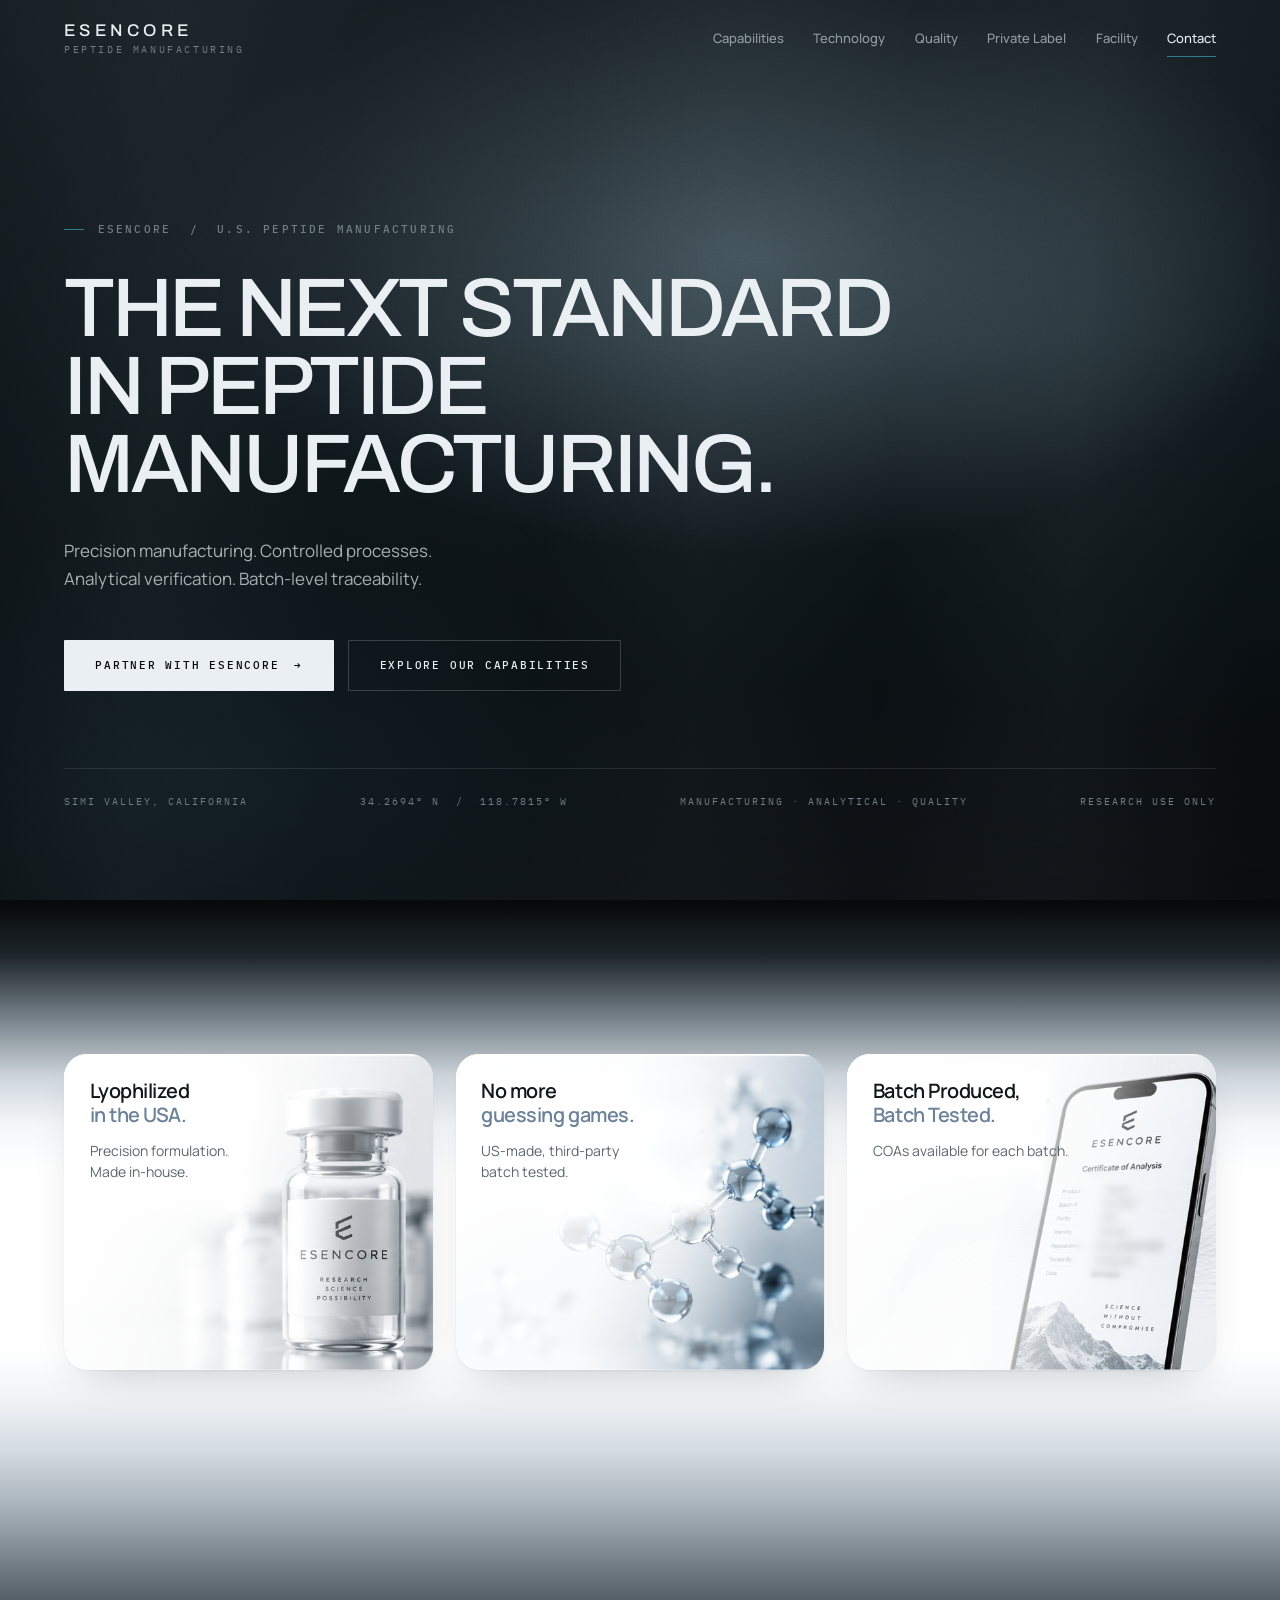
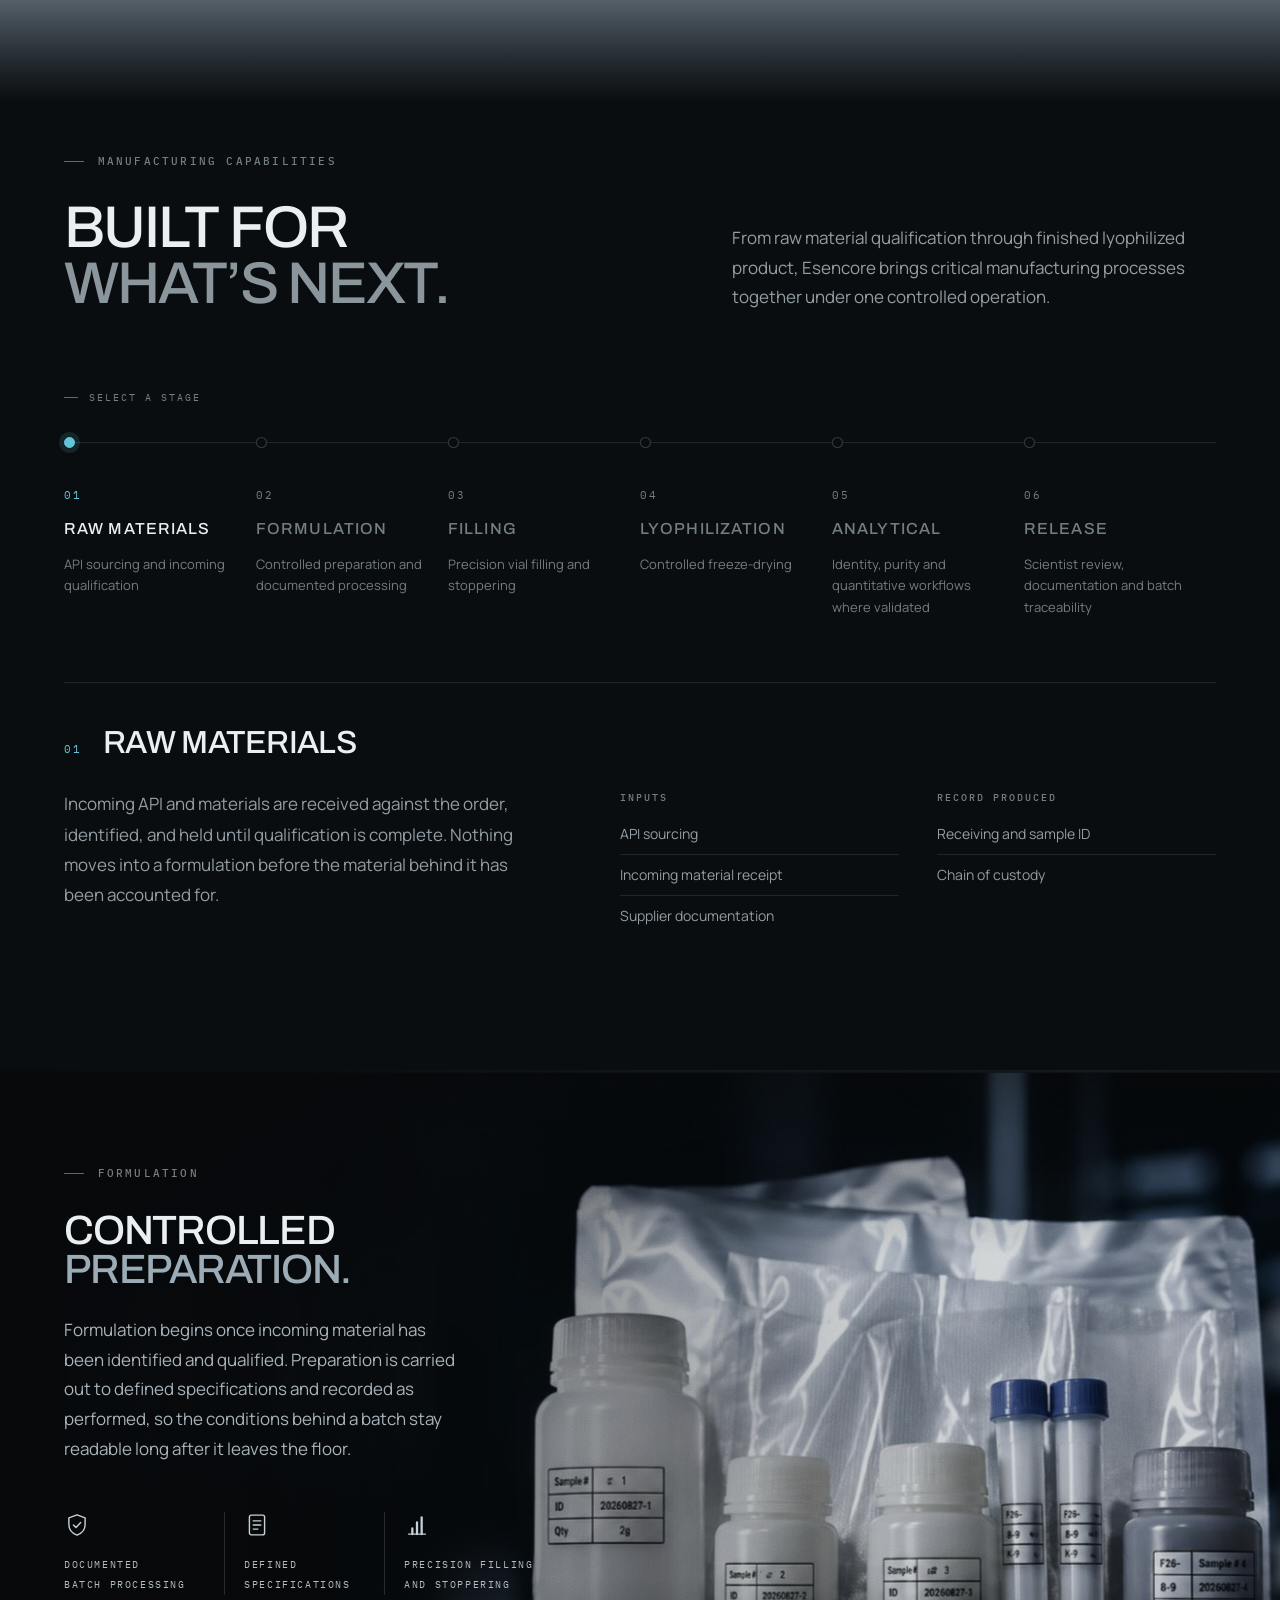
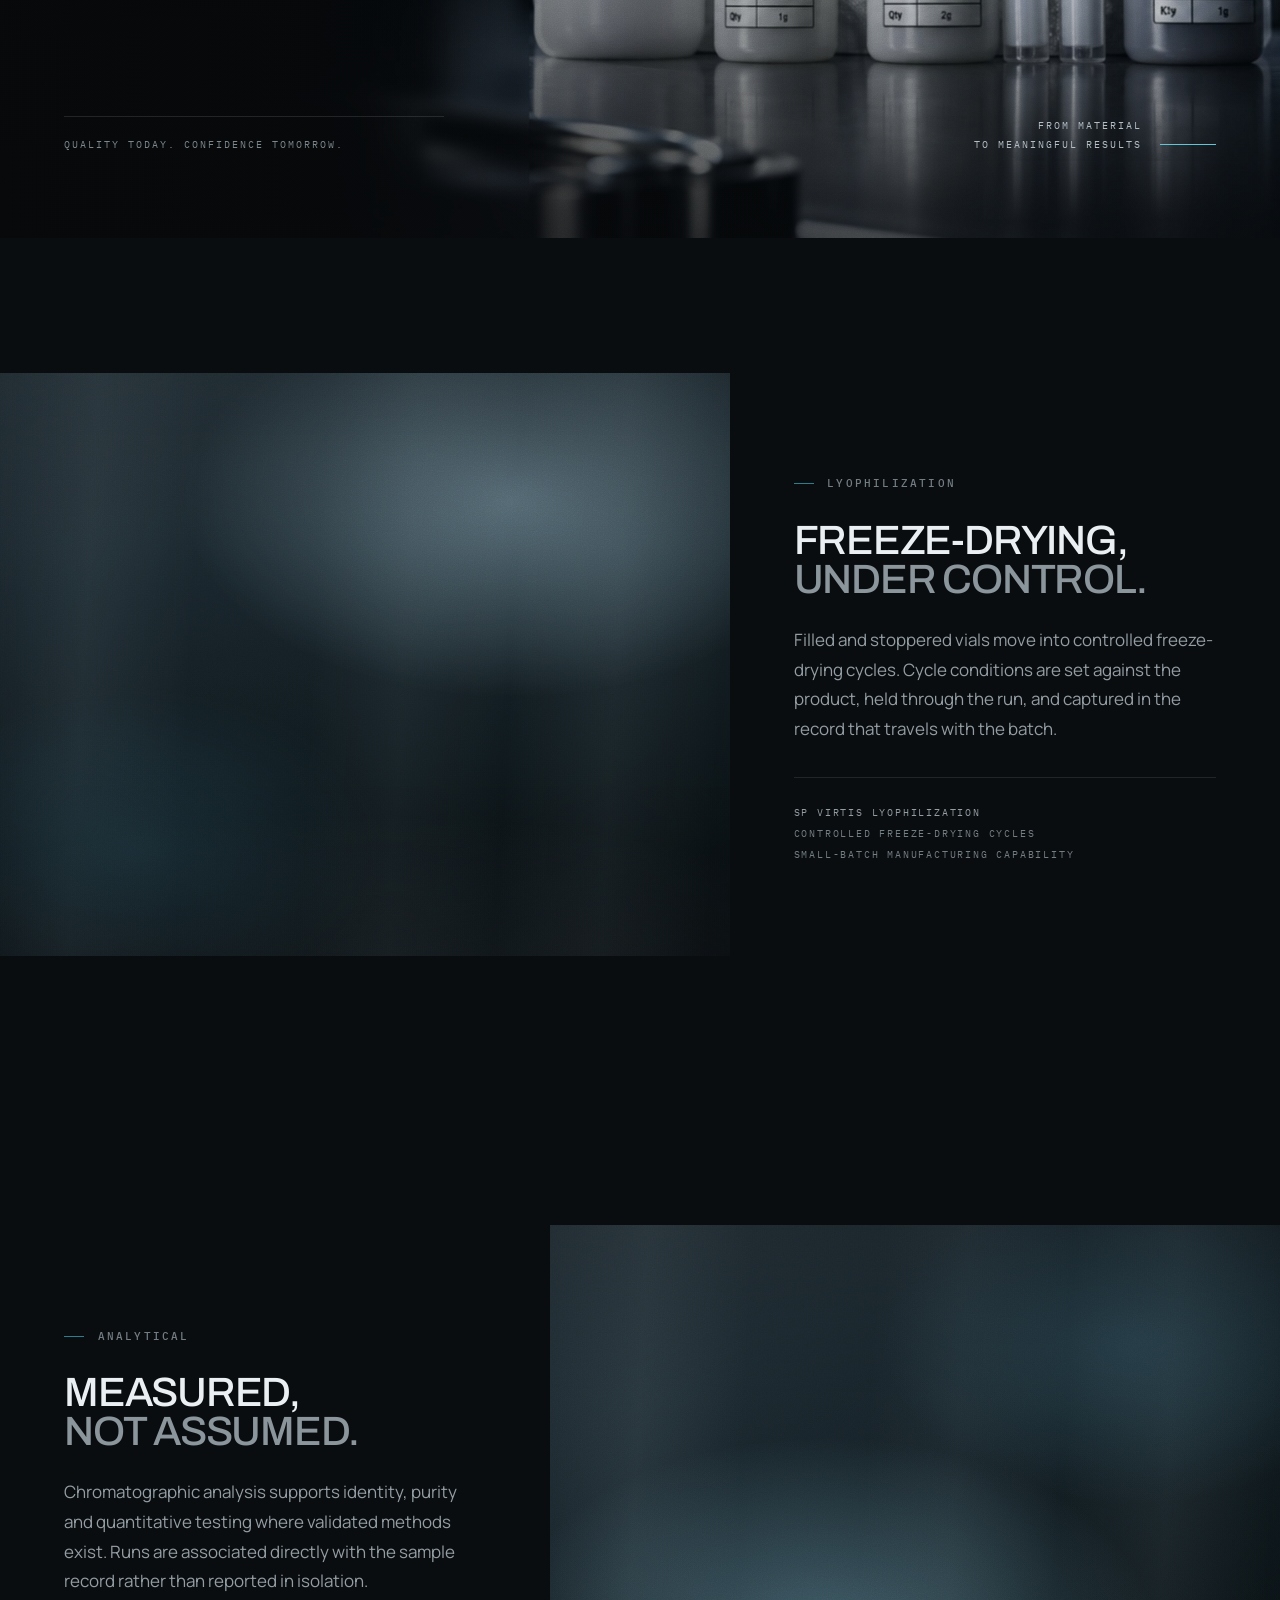
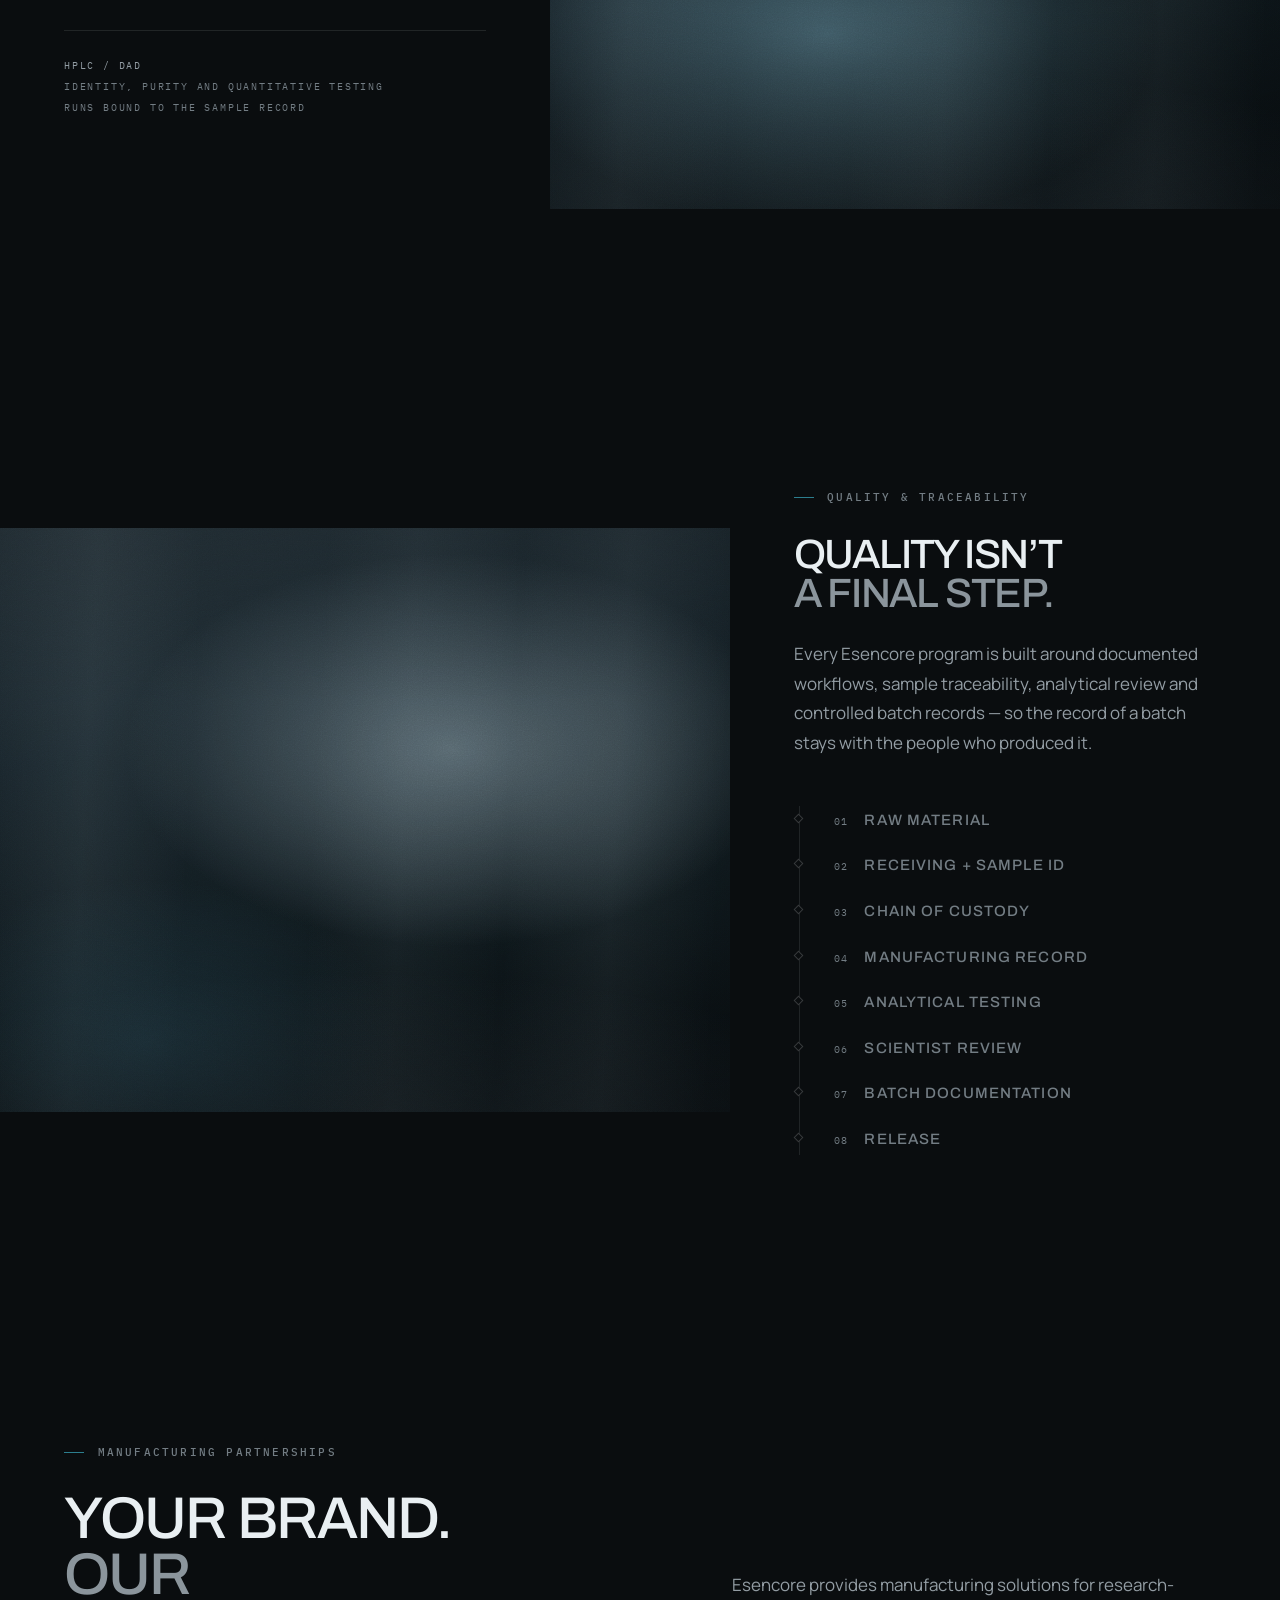
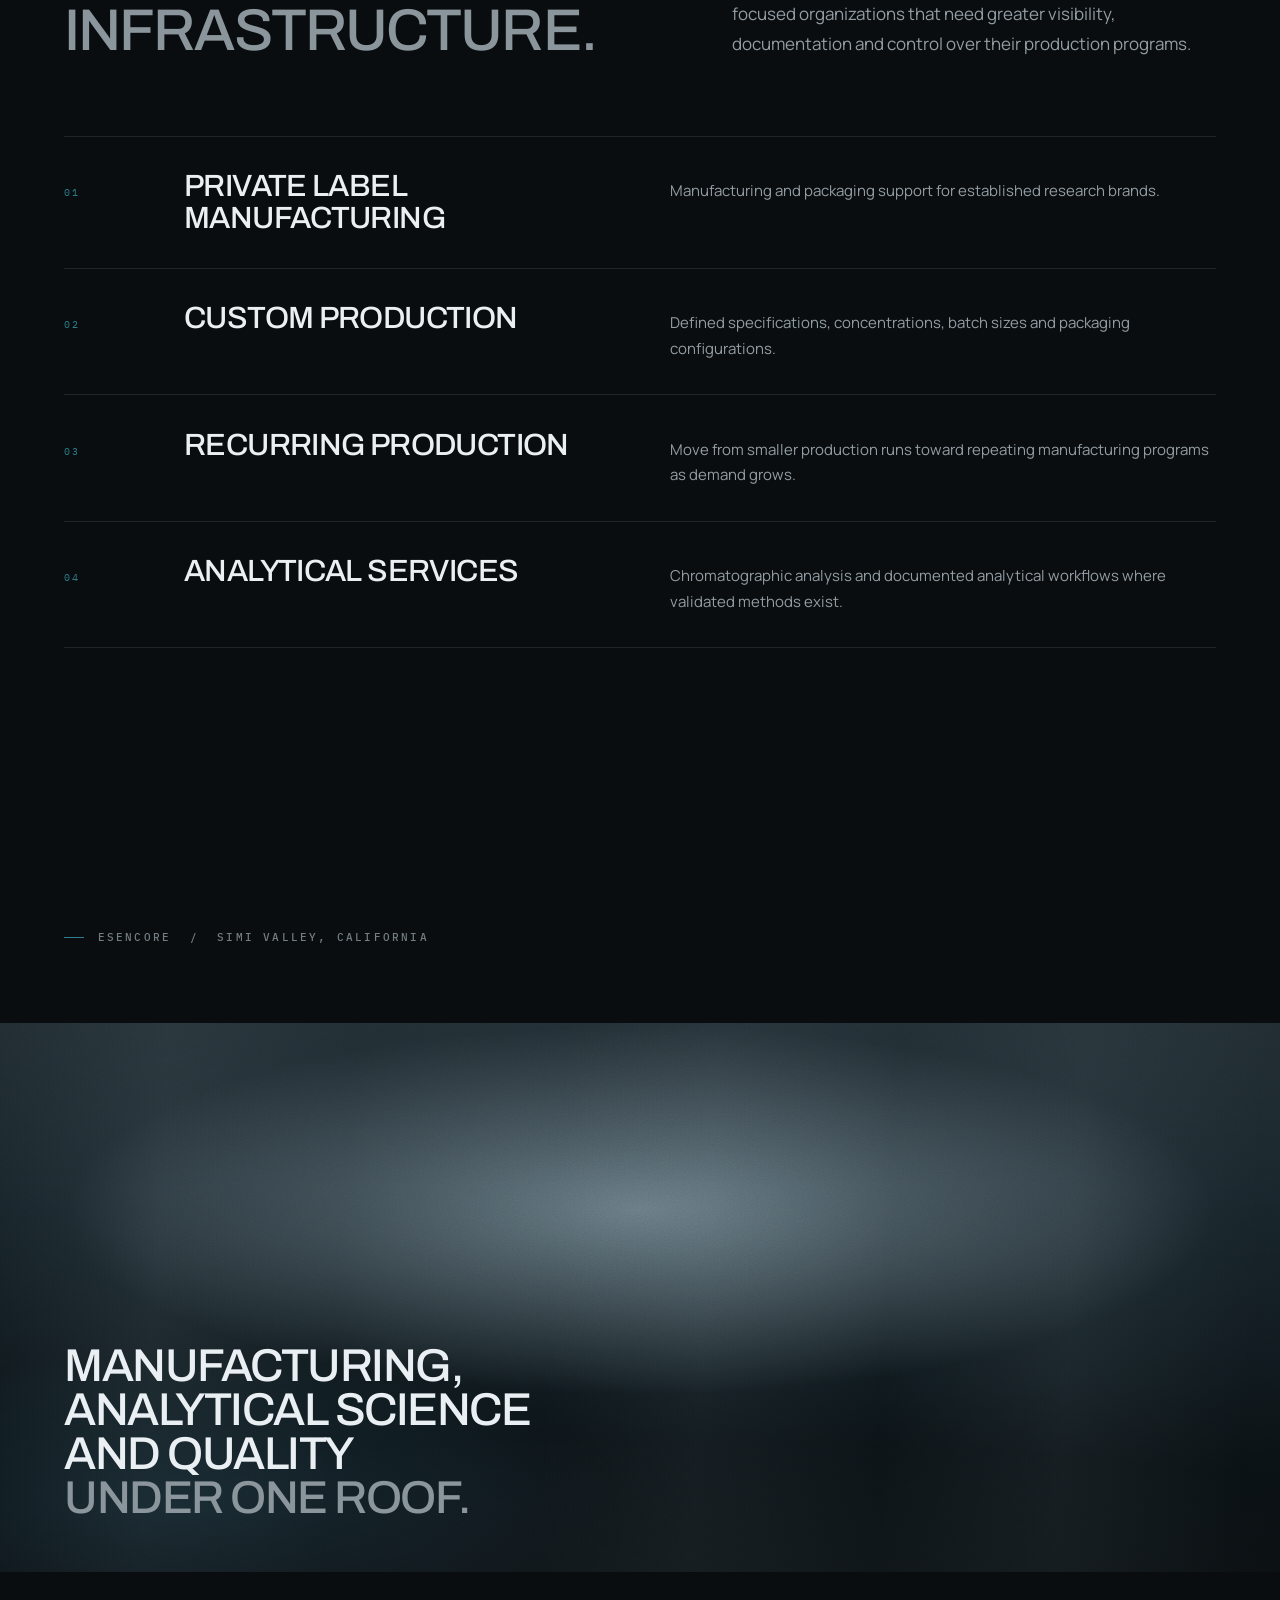
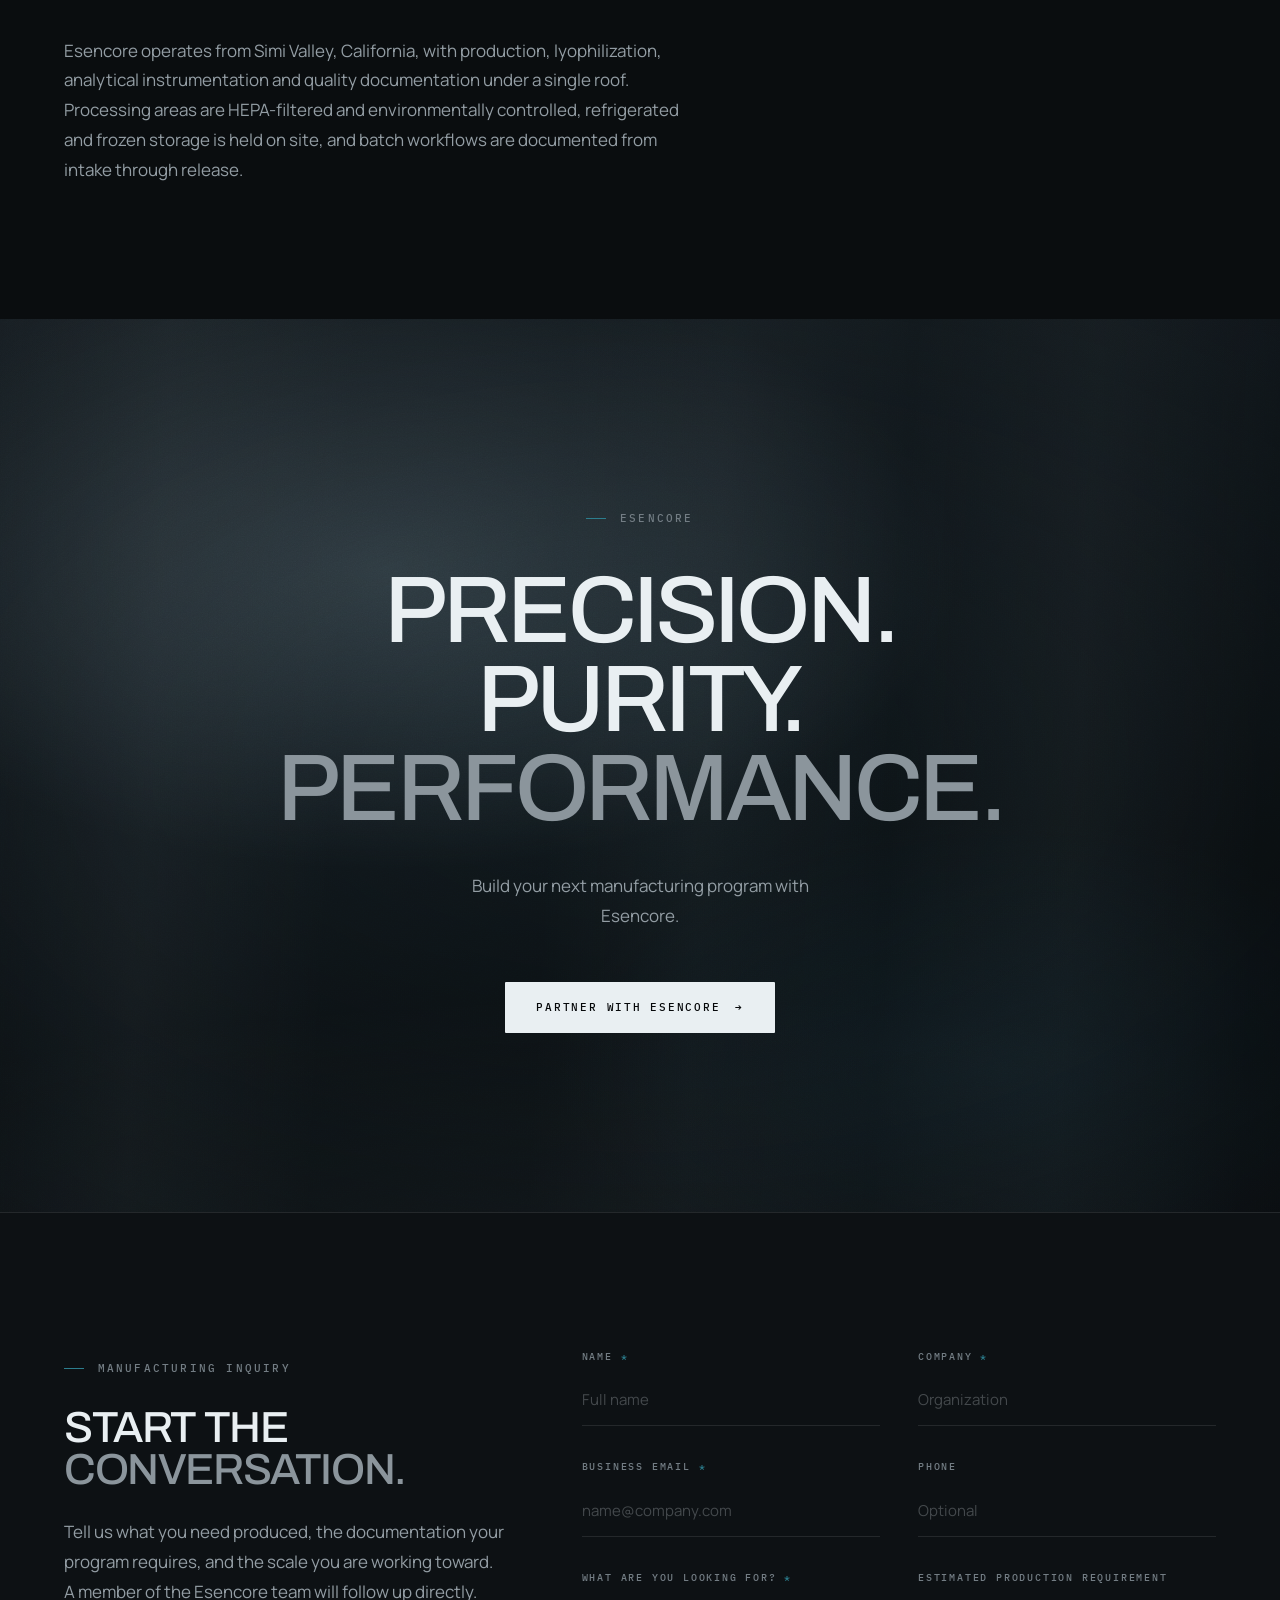
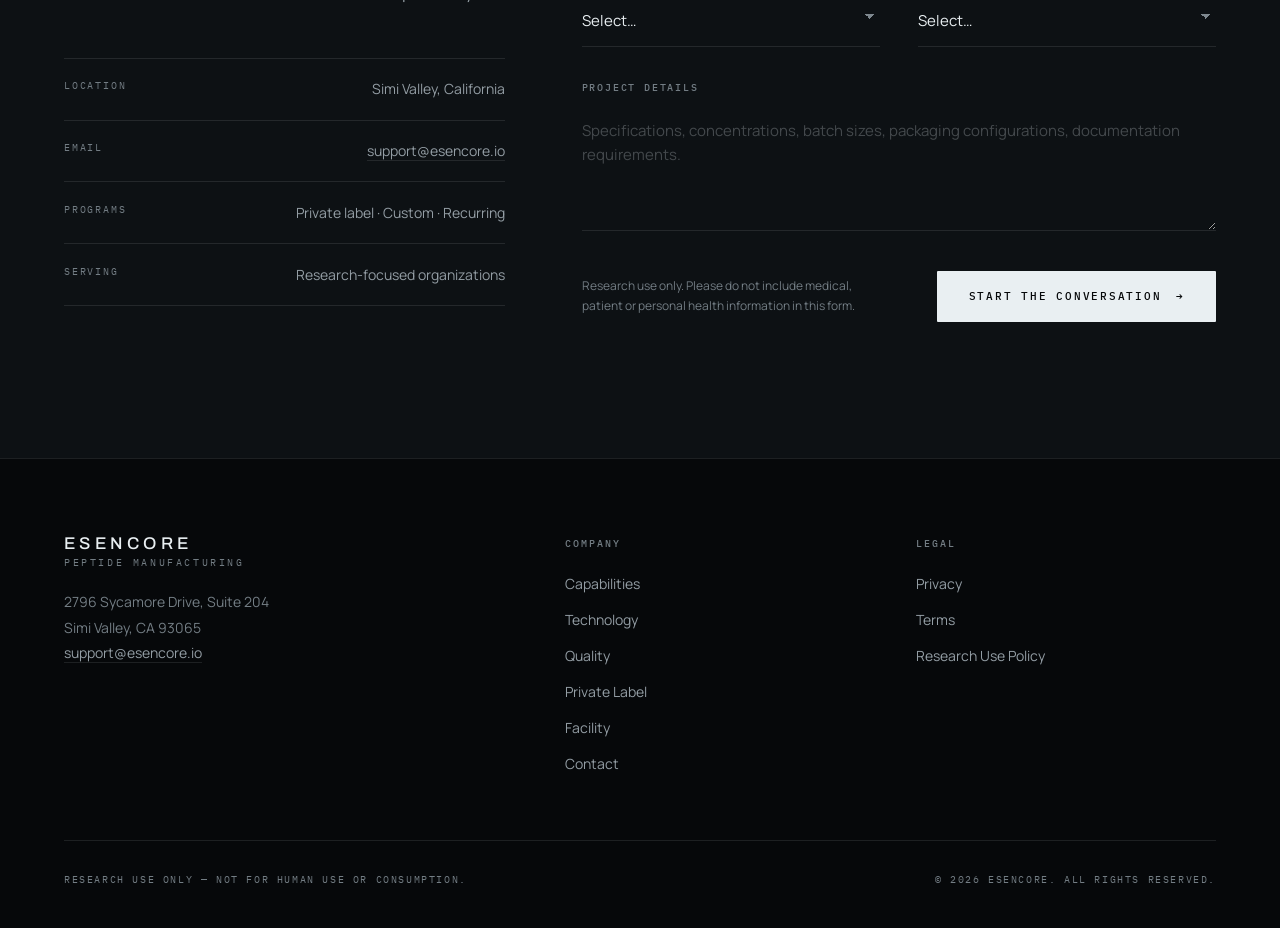
==== commit 8ed01233: "Deliver inquiries to support@esencore.io; stop faking success Static files can't send mail, so the f" ====
--- a/index.html
+++ b/index.html
@@ -677,6 +677,14 @@
 .field.err input,.field.err select,.field.err textarea{ border-bottom-color:#C97260; }
 .field .msg{ font-size:.75rem; color:#C97260; display:none; }
 .field.err .msg{ display:block; }
+/* honeypot — off-screen, never focusable, bots fill it and people don't */
+.hp{ position:absolute; left:-9999px; top:auto; width:1px; height:1px; overflow:hidden; }
+.form-err{
+  grid-column:1/-1; margin-top:.25rem;
+  font-size:.8125rem; line-height:1.6; color:#D89078;
+  border-left:2px solid #C9704F; padding:.7rem 0 .7rem 1.1rem;
+}
+.form-err a{ color:#EBC6B3; border-bottom:1px solid rgba(235,198,179,.45); }
 .form-foot{ grid-column:1/-1; display:flex; flex-direction:column; gap:1.25rem; margin-top:.5rem; }
 @media (min-width:640px){ .form-foot{ flex-direction:row; align-items:center; justify-content:space-between; } }
 .form-note{ font-size:.75rem; color:var(--faint); max-width:42ch; line-height:1.65; }
@@ -1050,6 +1058,11 @@
             <textarea id="f-details" name="details" rows="4" placeholder="Specifications, concentrations, batch sizes, packaging configurations, documentation requirements."></textarea>
             <span class="msg"></span>
           </div>
+          <div class="hp" aria-hidden="true">
+            <label for="f-website">Website</label>
+            <input id="f-website" name="website" type="text" tabindex="-1" autocomplete="off">
+          </div>
+          <p class="form-err" id="formErr" hidden tabindex="-1">We couldn&rsquo;t send that just now. Please email <a href="mailto:support@esencore.io">support@esencore.io</a> directly, and we&rsquo;ll pick it up from there.</p>
           <div class="form-foot">
             <p class="form-note">Research use only. Please do not include medical, patient or personal health information in this form.</p>
             <button class="btn btn-fill" type="submit" id="submitBtn">Start The Conversation <span class="arw">&#8594;</span></button>
@@ -1147,19 +1160,12 @@
   ],
 
   contact: {
-    /* ===================================================================
-       REQUIRED BEFORE LAUNCH — while this is null the form shows its
-       confirmation state but sends nothing, so inquiries are lost.
-
-       Easiest: create a free form at https://formspree.io, then paste
-       its endpoint here, e.g.
-           endpoint: 'https://formspree.io/f/xxxxxxxx',
-       Any endpoint accepting a JSON POST works equally well.
-       =================================================================== */
-    endpoint: 'https://formspree.io/f/xxxxxxxx',
+    /* Posts to our own serverless function (api/contact.js), which sends
+       the inquiry on to support@esencore.io. That function needs one env
+       var set in Vercel — see the note at the top of api/contact.js. */
+    endpoint: '/api/contact',
     facts: [
       { k:'Location', v:'Simi Valley, California' },
-      { k:'Email',    v:'<a href="mailto:support@esencore.io">support@esencore.io</a>' },
       { k:'Email',    v:'<a href="mailto:support@esencore.io">support@esencore.io</a>' },
       { k:'Programs', v:'Private label &middot; Custom &middot; Recurring' },
       { k:'Serving',  v:'Research-focused organizations' }
@@ -1472,17 +1478,28 @@
 
       const data = {};
       new FormData(form).forEach((v, k) => { data[k] = v; });
+      const btn = document.getElementById('submitBtn');
+      const errBox = document.getElementById('formErr');
+      const label = btn ? btn.innerHTML : '';
+
       const finish = () => { form.hidden = true; if (done) { done.hidden = false; done.focus(); } };
-
-      if (CONFIG.contact.endpoint) {
-        const btn = document.getElementById('submitBtn');
-        if (btn) { btn.disabled = true; btn.textContent = 'Sending…'; }
-        fetch(CONFIG.contact.endpoint, {
-          method:'POST', headers:{'Content-Type':'application/json'}, body:JSON.stringify(data)
-        }).then(finish).catch(finish);
-      } else {
-        finish();
-      }
+      /* Never thank someone for a message that did not send. */
+      const fail = () => {
+        if (btn) { btn.disabled = false; btn.innerHTML = label; }
+        if (errBox) { errBox.hidden = false; errBox.focus(); }
+      };
+
+      if (!CONFIG.contact.endpoint) { fail(); return; }
+      if (errBox) errBox.hidden = true;
+      if (btn) { btn.disabled = true; btn.textContent = 'Sending…'; }
+
+      fetch(CONFIG.contact.endpoint, {
+        method: 'POST',
+        headers: { 'Content-Type': 'application/json' },
+        body: JSON.stringify(data)
+      })
+        .then(r => { if (!r.ok) throw new Error('HTTP ' + r.status); finish(); })
+        .catch(fail);
     });
     form.addEventListener('input', e => {
       const f = e.target.closest('.field');
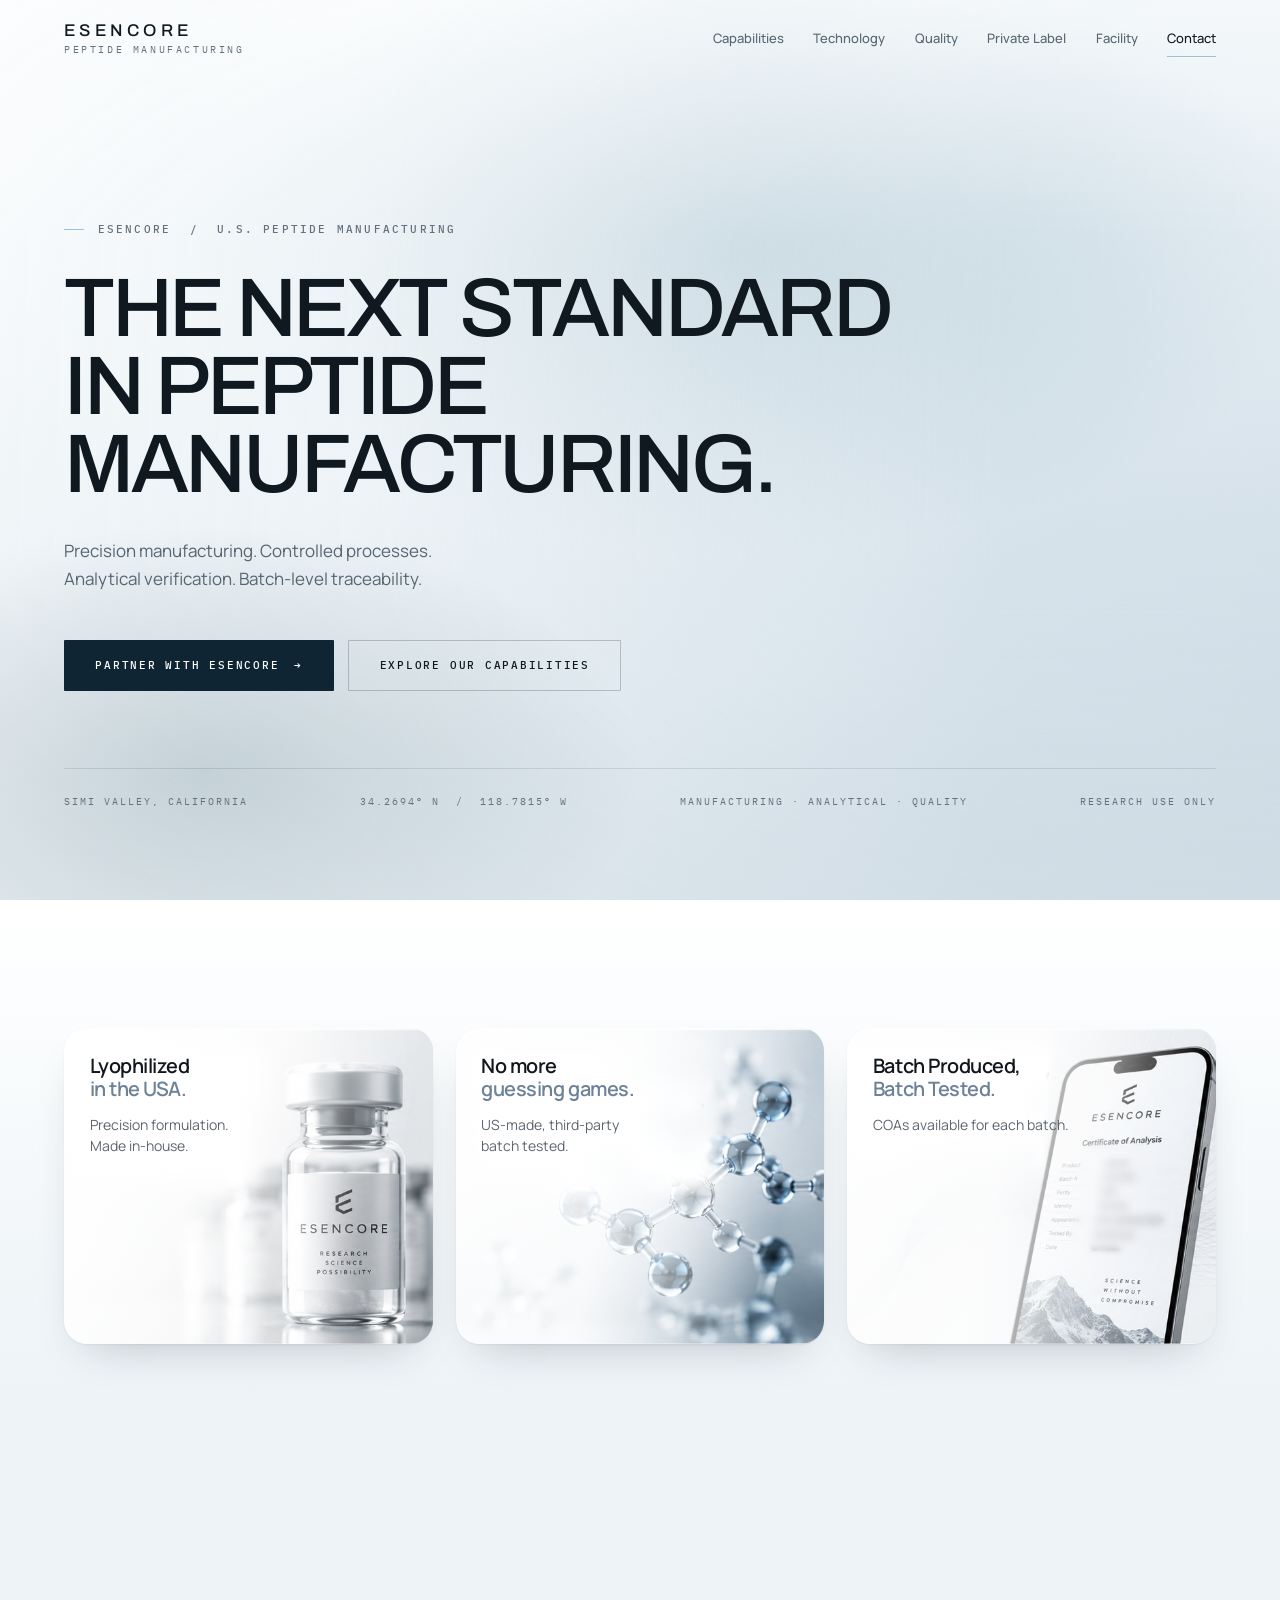
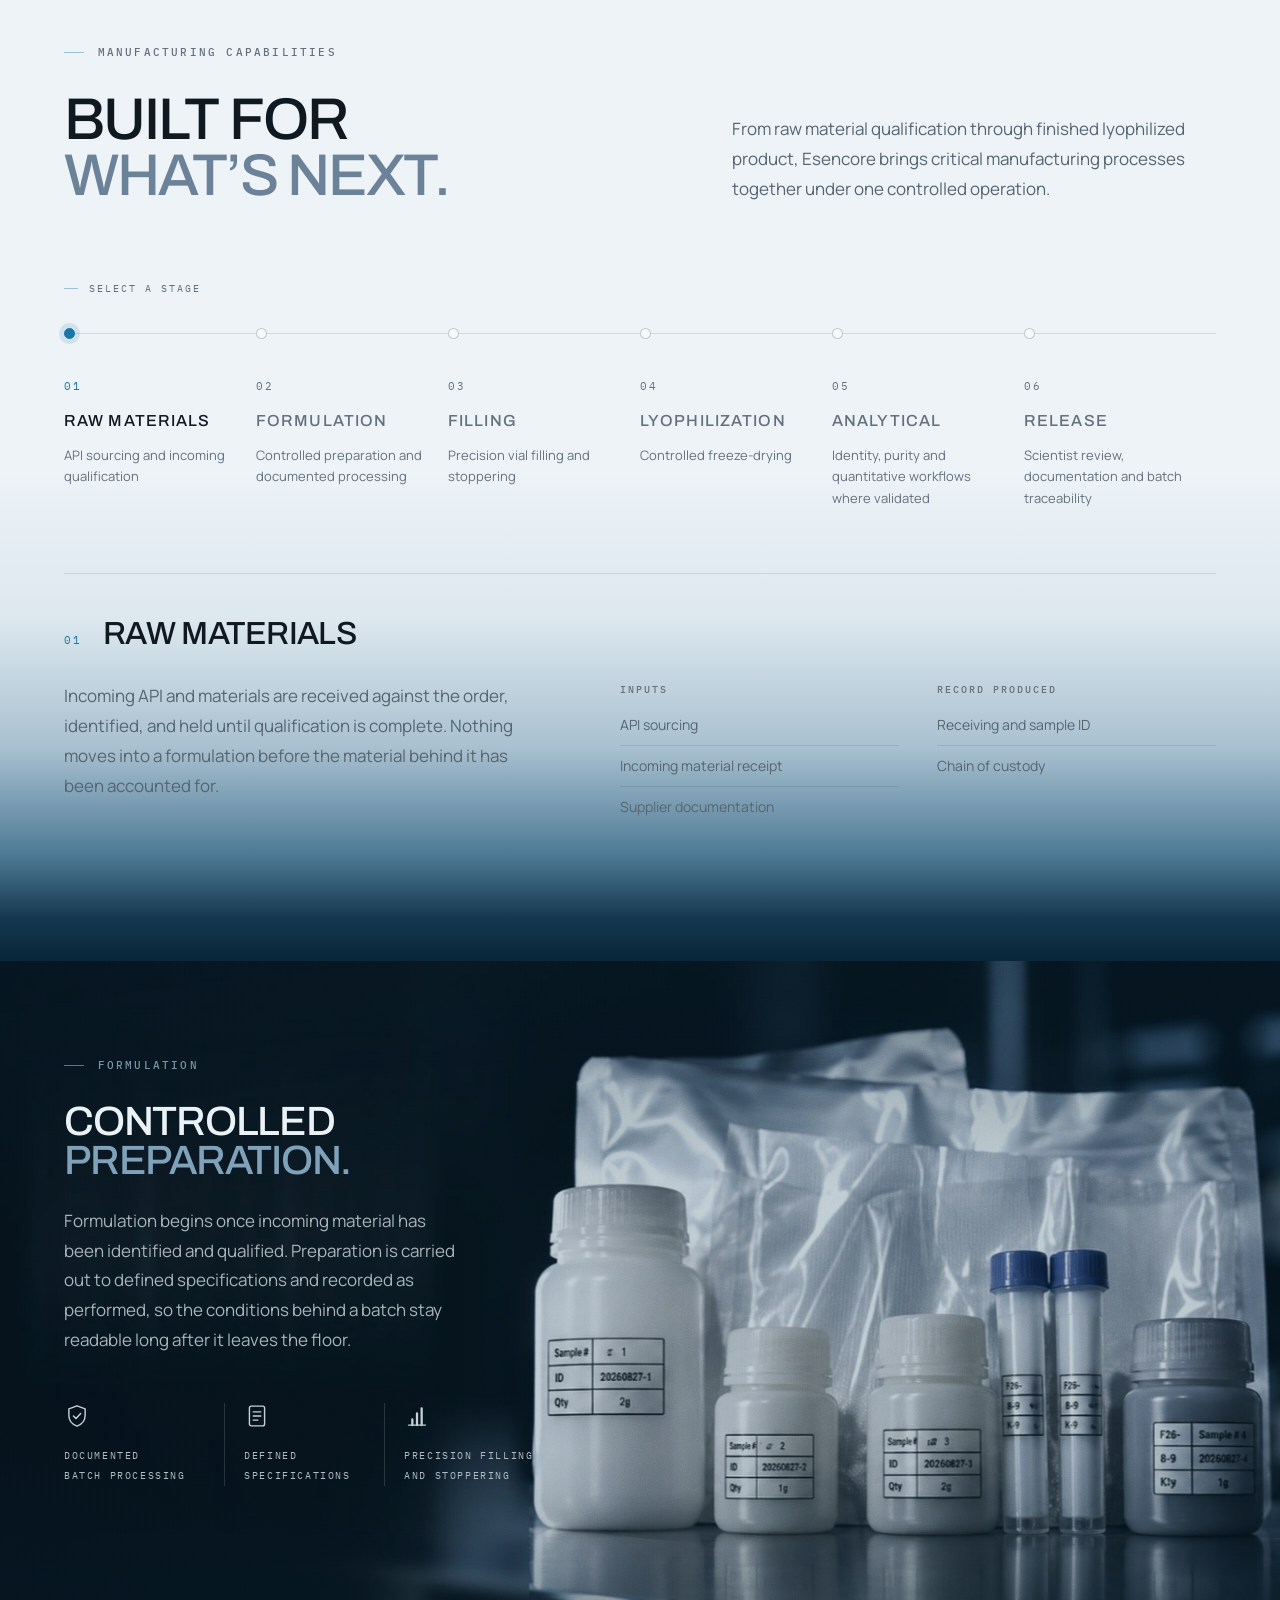
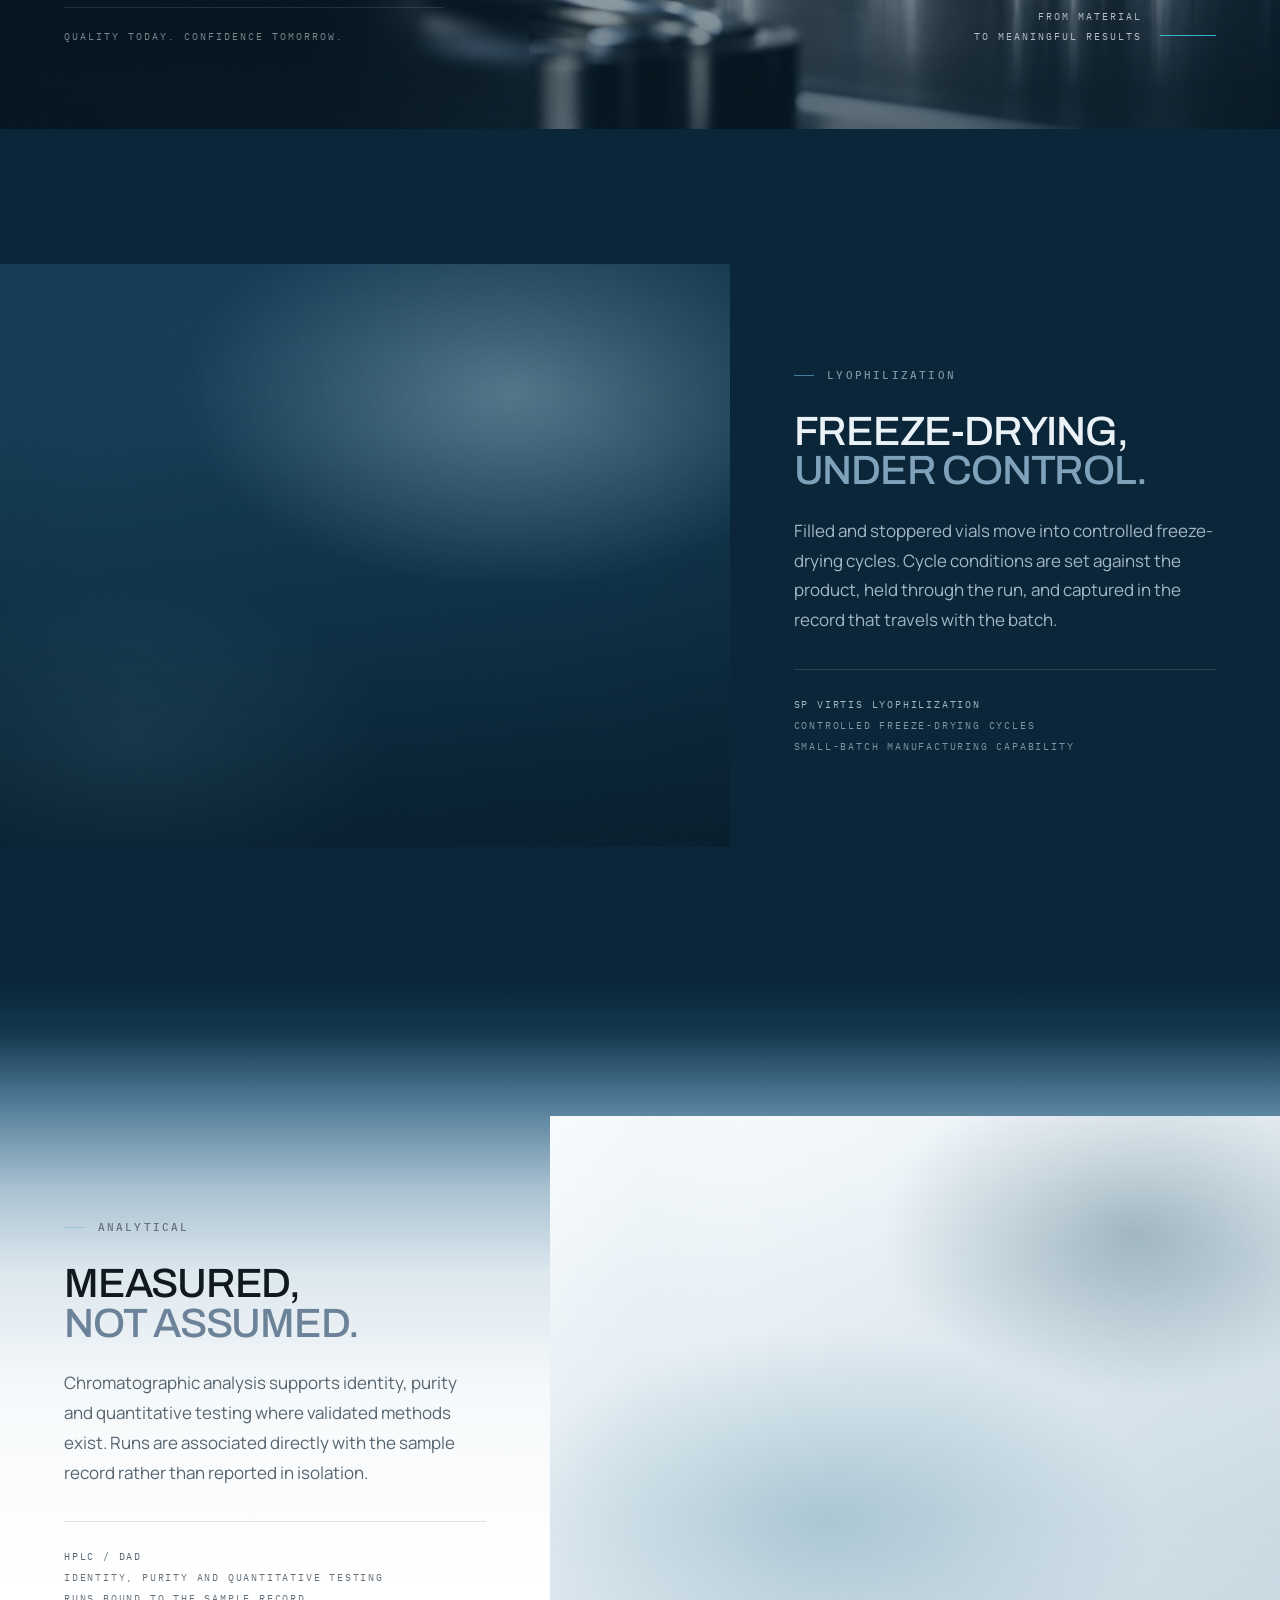
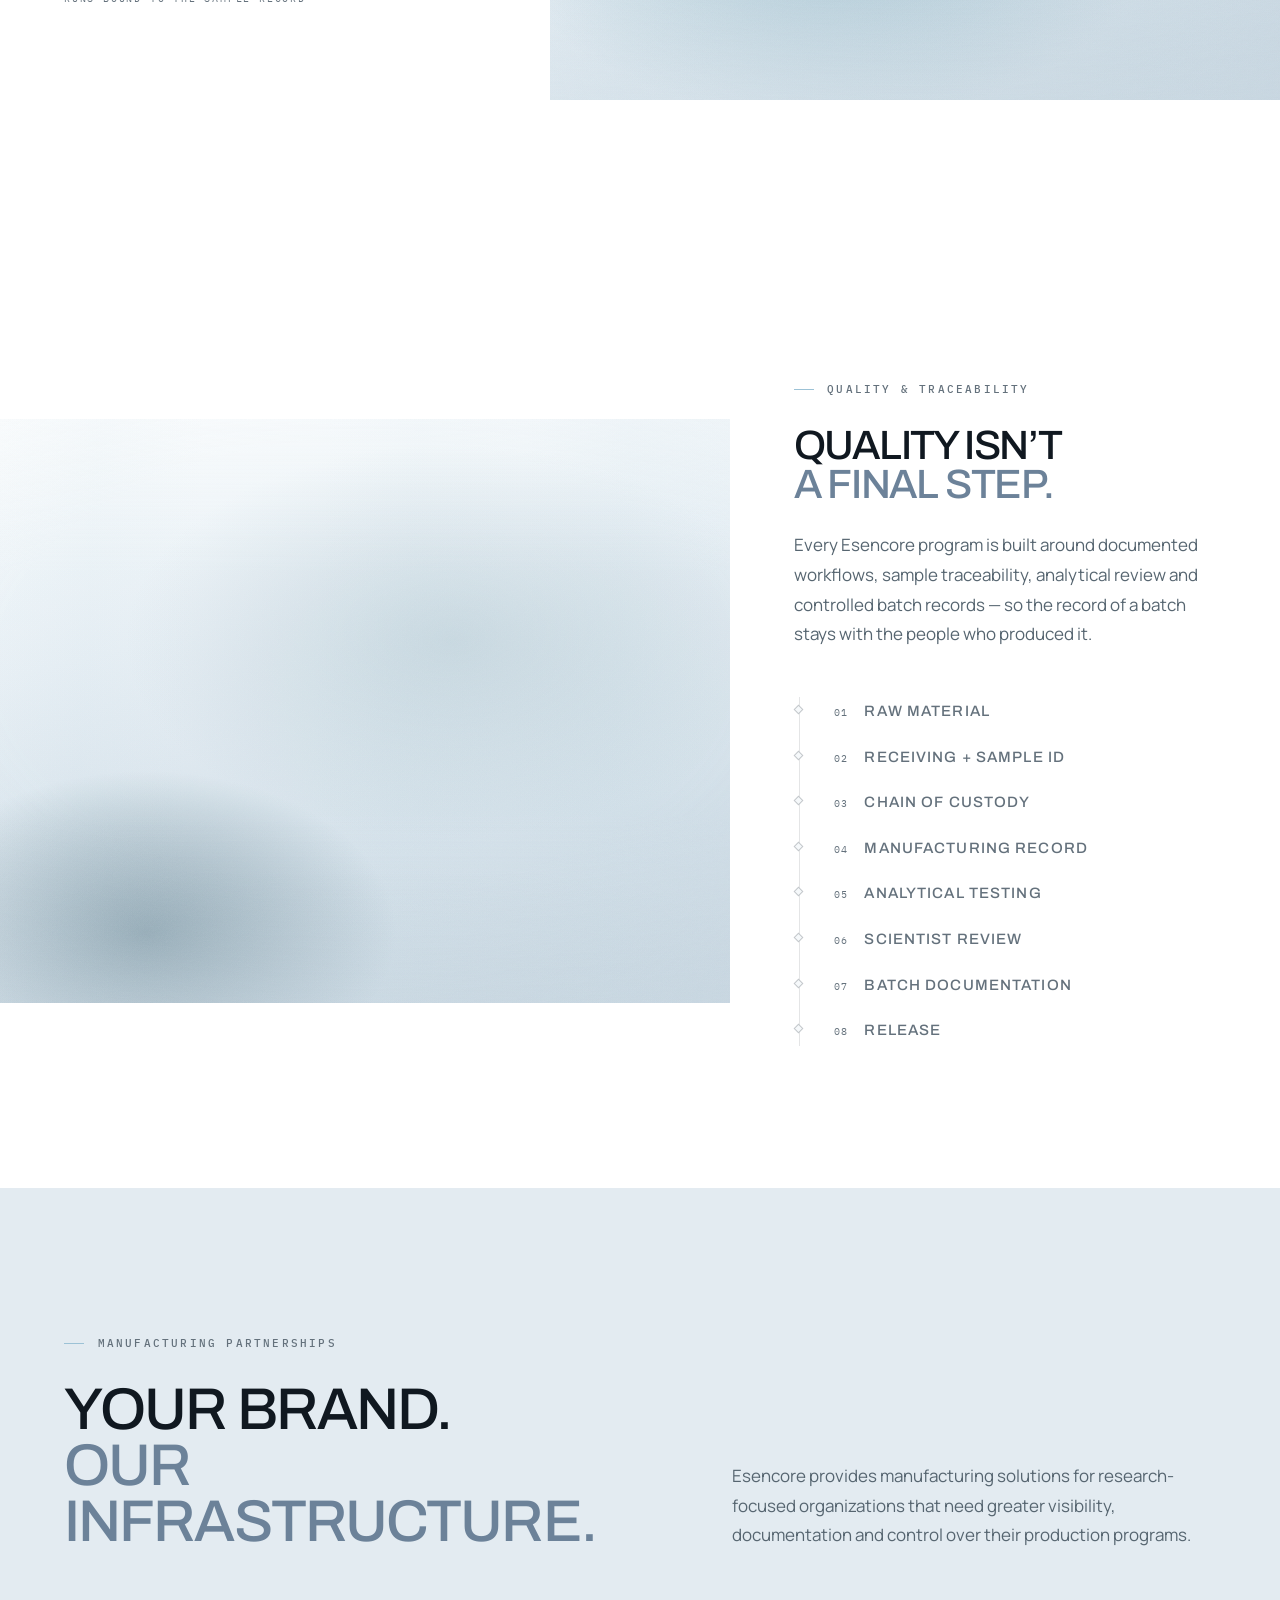
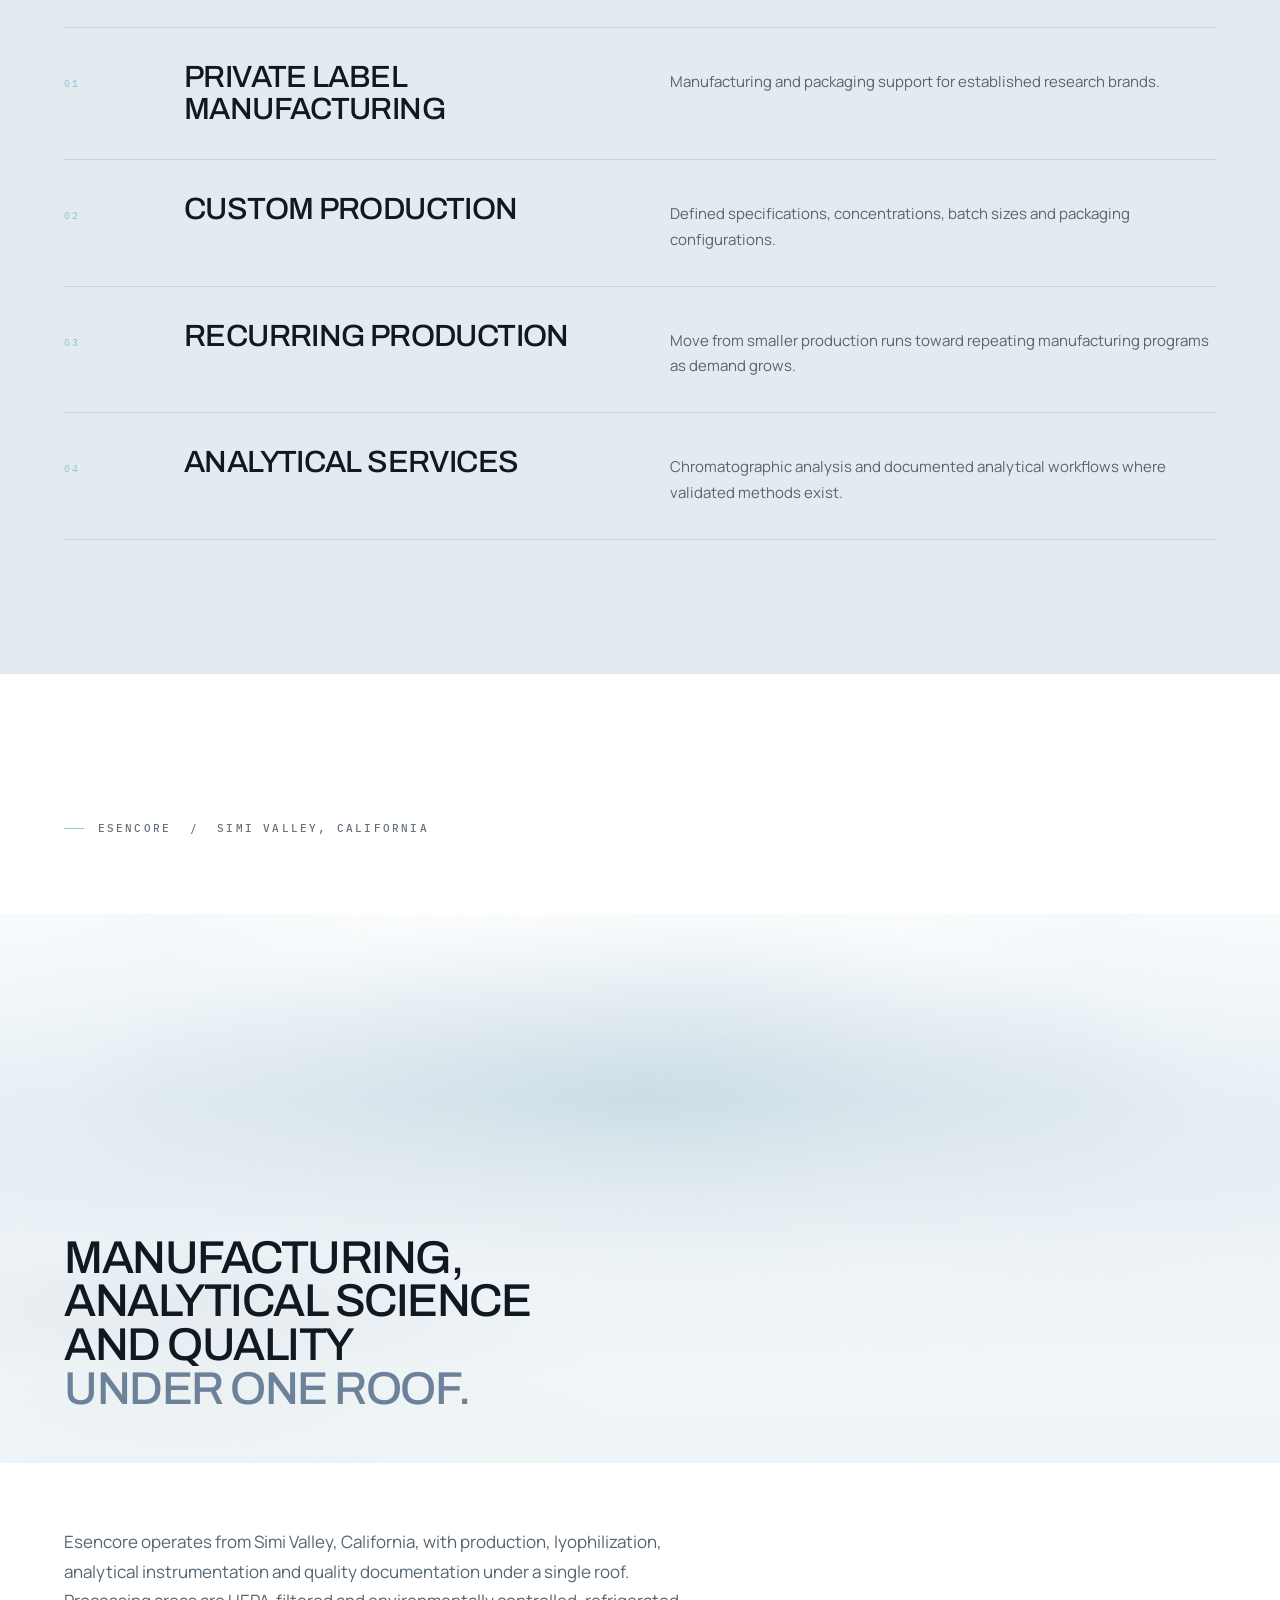
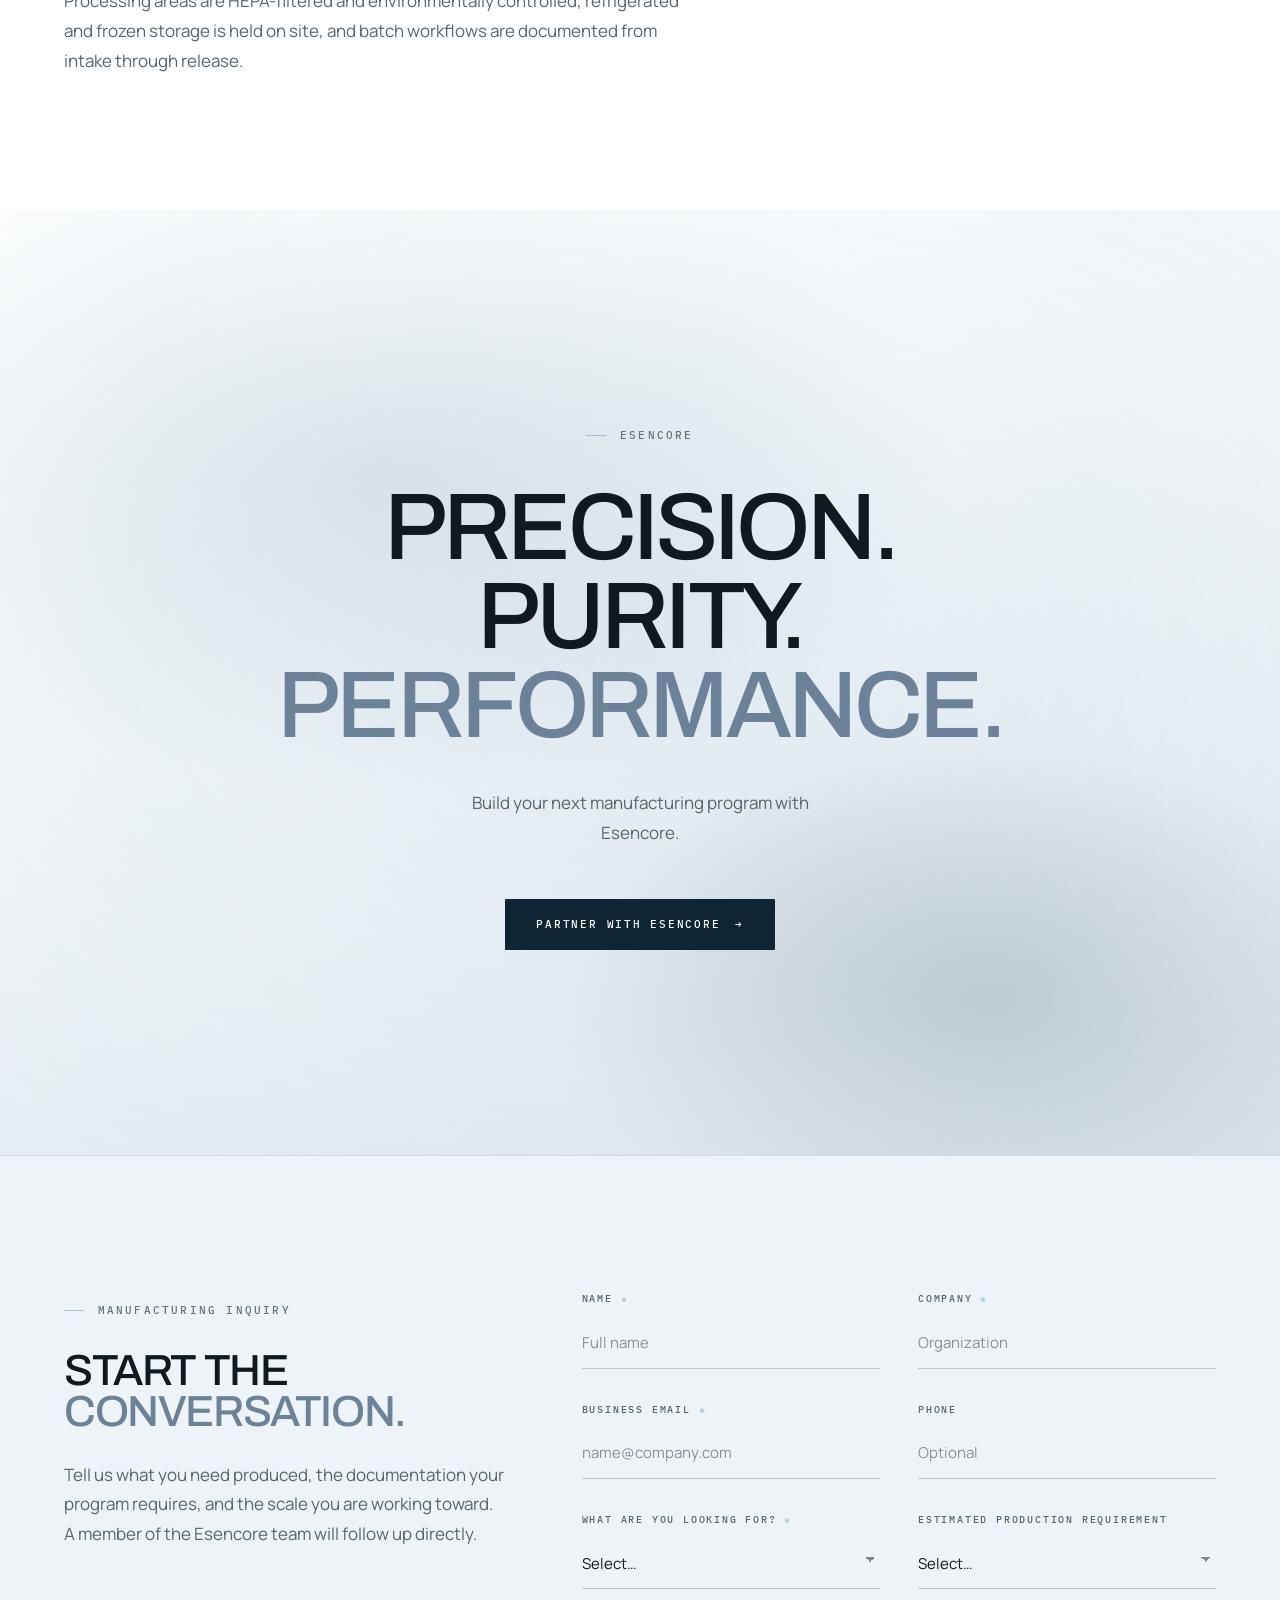
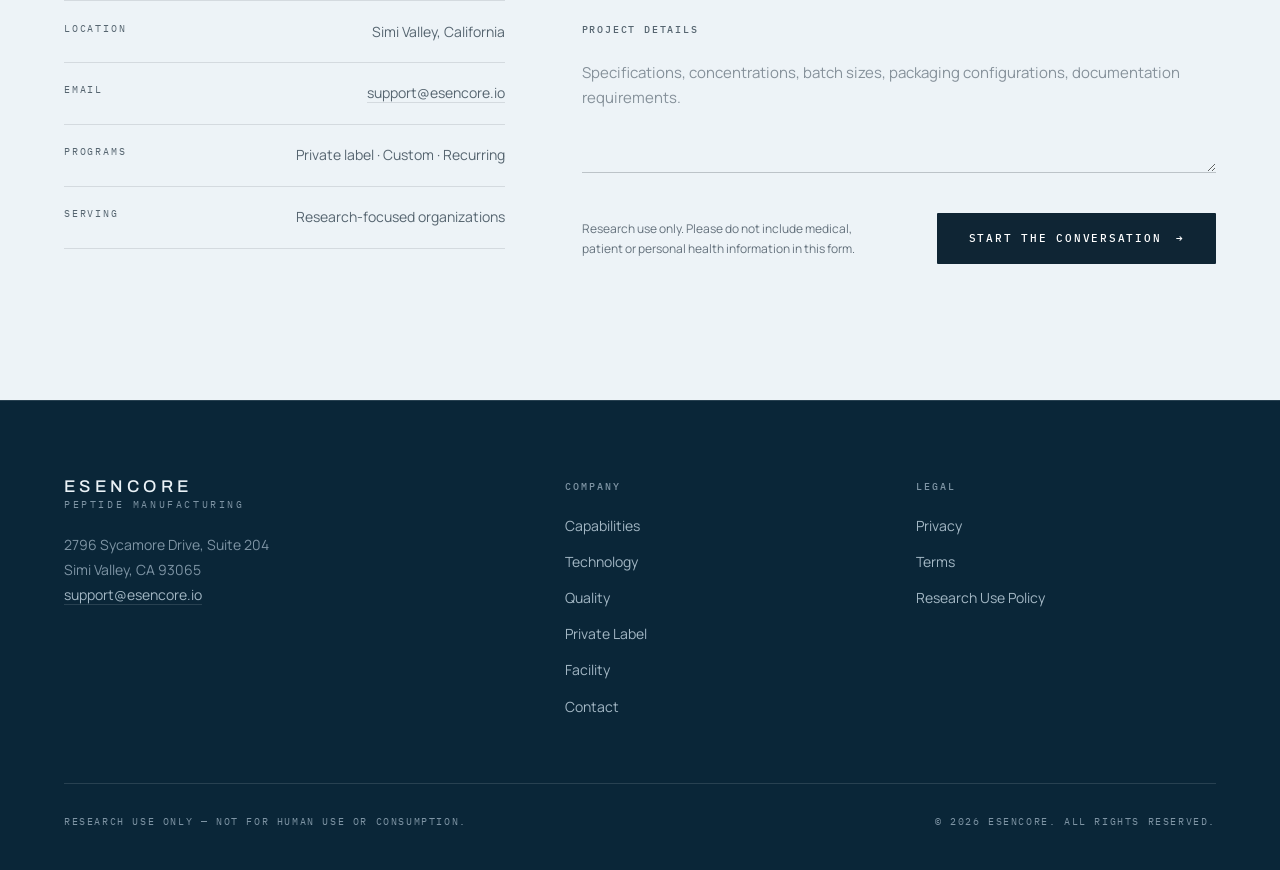
==== commit 5759514c: "Relight the site as a daylight laboratory Colour, lighting and atmosphere only — structure, scroll c" ====
--- a/index.html
+++ b/index.html
@@ -44,26 +44,33 @@
    One committed dark world. Every colour painted explicitly.
    ================================================================= */
 :root{
-  color-scheme: dark;
-
-  /* Grounds — four steps of charcoal, used to separate scenes */
-  --void:   #06080A;
-  --ink:    #0A0D0F;
-  --ink-2:  #0D1114;
-  --ink-3:  #12171A;
-
-  /* Light */
-  --chrome: #E9EFF2;
-  --dim:    #939DA4;
-  --faint:  #737D84;
-
-  /* Lines */
-  --line:   rgba(233,239,242,.10);
-  --line-2: rgba(233,239,242,.20);
-
-  /* Restrained cyan. State, rails, focus. Nothing decorative. */
-  --accent:     #63C6D8;
-  --accent-dim: #2C7E8E;
+  color-scheme: light;
+
+  /* ---------------------------------------------------------------
+     GROUNDS — daylight laboratory. The names stay semantic so every
+     component follows the palette rather than naming colours itself.
+     --------------------------------------------------------------- */
+  --white:  #FFFFFF;
+  --ink:    #F6F9FB;   /* page ground        */
+  --ink-2:  #EDF3F7;   /* cool surface       */
+  --ink-3:  #E3EBF1;   /* blue-gray surface  */
+  --void:   #0A2638;   /* deep scientific navy — the dark moments */
+  --steel:  #AEBBC4;
+
+  /* Text */
+  --chrome: #101820;
+  --dim:    #566570;
+  --faint:  #64717C;   /* spec #7C8A94 measured 3.2:1 at 10px; nearest passing tone */
+
+  /* Lines — dark hairlines on light ground */
+  --line:   rgba(16,24,32,.11);
+  --line-2: rgba(16,24,32,.22);
+
+  /* Scientific blue carries state; cyan is the highlight, used sparingly. */
+  --accent:     #1677A8;
+  --accent-2:   #32B7D5;
+  --accent-dim: #9CC2D6;
+  --mute-head:  #6C8299;   /* the softened second line of a headline */
 
   --display:'Archivo','Helvetica Neue',Helvetica,Arial,sans-serif;
   --body:'Manrope','Helvetica Neue',Helvetica,Arial,sans-serif;
@@ -120,6 +127,36 @@
 }
 .sr-only{ position:absolute; width:1px; height:1px; padding:0; margin:-1px; overflow:hidden; clip:rect(0 0 0 0); white-space:nowrap; border:0; }
 
+/* =================================================================
+   DARK SCOPE
+   A section marked .on-dark redeclares the same tokens in navy, so
+   every component inside inherits the darker lighting without a
+   single component rule being rewritten. This is how the page moves
+   between daylight and the cinematic equipment moments.
+   ================================================================= */
+.on-dark{
+  --white:  #0E2C40;
+  --ink:    #0A2638;
+  --ink-2:  #0D2C40;
+  --ink-3:  #123448;
+  --chrome: #EAF2F7;
+  --dim:    #A3B7C4;
+  --faint:  #7E94A4;
+  --line:   rgba(234,242,247,.13);
+  --line-2: rgba(234,242,247,.24);
+  --accent:     #32B7D5;
+  --accent-2:   #6FD6EC;
+  --accent-dim: #3F7E9C;
+  --mute-head:  #7FA2BA;
+  background: var(--ink);
+  color: var(--chrome);
+}
+
+/* Section grounds for the scroll progression */
+.bg-white{ background:var(--white); }
+.bg-ice{   background:var(--ink-2); }
+.bg-gray{  background:var(--ink-3); }
+
 /* ---------- Type components ---------- */
 .eyebrow{
   font-family:var(--mono); font-size:var(--fs-label); font-weight:500;
@@ -134,7 +171,7 @@
   text-transform:uppercase; font-weight:500;
 }
 .title span{ display:block; }
-.title .mute{ color:#8B959C; }
+.title .mute{ color:var(--mute-head); }
 
 .copy{
   color:var(--dim); line-height:1.75; max-width:58ch;
@@ -152,10 +189,15 @@
 }
 .btn .arw{ transition:transform .4s var(--ease); }
 .btn:hover .arw{ transform:translateX(5px); }
-.btn-fill{ background:var(--chrome); color:var(--void); }
-.btn-fill:hover{ background:#fff; transform:translateY(-1px); }
+/* Dark navy on light ground — not a generic bright-blue medical button. */
+.btn-fill{ background:#0F2534; color:#FFFFFF; }
+.btn-fill:hover{ background:#15384E; transform:translateY(-1px); }
+.btn-fill:hover .arw{ color:var(--accent-2); }
 .btn-line{ background:transparent; color:var(--chrome); border-color:var(--line-2); }
-.btn-line:hover{ border-color:var(--chrome); background:rgba(233,239,242,.05); transform:translateY(-1px); }
+.btn-line:hover{ border-color:var(--accent); color:var(--accent); background:rgba(22,119,168,.05); transform:translateY(-1px); }
+.on-dark .btn-fill{ background:#FFFFFF; color:#0A2638; }
+.on-dark .btn-fill:hover{ background:#DCEAF2; }
+.on-dark .btn-line:hover{ border-color:var(--accent-2); color:var(--accent-2); background:rgba(50,183,213,.08); }
 
 /* =================================================================
    PHOTOGRAPHIC GRADE
@@ -164,7 +206,7 @@
    ================================================================= */
 .frame{
   position:relative; overflow:hidden;
-  background:var(--void);
+  background:var(--ink-3);
   isolation:isolate;
 }
 /* Fallback field — a lit tonal ground, visible before/if the photo is absent */
@@ -177,31 +219,45 @@
     linear-gradient(93deg, transparent 0%, rgba(196,218,228,.075) 13%, transparent 27%,
       transparent 43%, rgba(196,218,228,.05) 55%, transparent 69%,
       rgba(196,218,228,.065) 83%, transparent 97%),
-    linear-gradient(var(--ang,164deg), #2C383F 0%, #1A242A 34%, #0E1518 70%, #070A0C 100%);
+    linear-gradient(var(--ang,164deg), #FFFFFF 0%, #EDF3F7 34%, #D8E3EB 70%, #C2D1DC 100%);
+}
+.on-dark .frame::before{
+  background:
+    radial-gradient(64% 48% at var(--kx,32%) var(--ky,26%), var(--k1,rgba(120,170,196,.42)) 0%, transparent 70%),
+    radial-gradient(52% 42% at var(--bx,82%) var(--by,84%), var(--k2,rgba(48,102,132,.44)) 0%, transparent 66%),
+    linear-gradient(var(--ang,164deg), #1B4560 0%, #123246 38%, #0C2638 70%, #081E2C 100%);
 }
 .frame img{
   position:absolute; inset:0; z-index:1;
   width:100%; height:100%; object-fit:cover;
-  filter: brightness(.72) contrast(1.12) saturate(.62);
+  filter: brightness(1.04) contrast(1.03) saturate(.88);
   transform: translate3d(0,0,0) scale(1.12);
   will-change: transform;
 }
+.on-dark .frame img{ filter: brightness(.74) contrast(1.10) saturate(.70); }
 .frame.noimg img{ display:none; }
 .frame.noimg .vig{ opacity:.55; }
 /* Vignette, cool wash, top/bottom falloff */
 .frame .vig{
   position:absolute; inset:0; z-index:2; pointer-events:none;
   background:
-    radial-gradient(122% 92% at 50% 44%, rgba(6,8,10,0) 32%, rgba(6,8,10,.52) 100%),
-    linear-gradient(180deg, rgba(6,8,10,.26) 0%, rgba(6,8,10,0) 30%, rgba(6,8,10,0) 66%, rgba(6,8,10,.40) 100%),
-    linear-gradient(0deg, rgba(17,48,60,.18), rgba(17,48,60,.18));
+    radial-gradient(126% 96% at 50% 42%, rgba(246,249,251,0) 40%, rgba(214,227,236,.42) 100%),
+    linear-gradient(180deg, rgba(255,255,255,.30) 0%, rgba(255,255,255,0) 26%, rgba(255,255,255,0) 68%, rgba(227,235,241,.46) 100%),
+    linear-gradient(0deg, rgba(22,119,168,.05), rgba(22,119,168,.05));
+}
+.on-dark .frame .vig{
+  background:
+    radial-gradient(122% 92% at 50% 44%, rgba(10,38,56,0) 32%, rgba(6,24,36,.56) 100%),
+    linear-gradient(180deg, rgba(6,24,36,.28) 0%, rgba(6,24,36,0) 30%, rgba(6,24,36,0) 64%, rgba(6,24,36,.46) 100%),
+    linear-gradient(0deg, rgba(22,86,120,.20), rgba(22,86,120,.20));
 }
 /* Film grain — one tiled raster, reused everywhere */
 .frame::after{
   content:""; position:absolute; inset:0; z-index:3; pointer-events:none;
   background-image:url("data:image/svg+xml,%3Csvg xmlns='http://www.w3.org/2000/svg' width='160' height='160'%3E%3Cfilter id='n'%3E%3CfeTurbulence type='fractalNoise' baseFrequency='.8' numOctaves='2' stitchTiles='stitch'/%3E%3CfeColorMatrix type='saturate' values='0'/%3E%3C/filter%3E%3Crect width='160' height='160' filter='url(%23n)'/%3E%3C/svg%3E");
-  mix-blend-mode:overlay; opacity:.19;
-}
+  mix-blend-mode:overlay; opacity:.10;
+}
+.on-dark .frame::after{ opacity:.18; }
 
 /* =================================================================
    NAVIGATION
@@ -210,10 +266,11 @@
   position:fixed; inset:0 0 auto 0; z-index:100; height:var(--nav-h);
   display:flex; align-items:center;
   border-bottom:1px solid transparent;
+  color:var(--chrome);
   transition:background .5s var(--ease), border-color .5s var(--ease), backdrop-filter .5s var(--ease);
 }
 .nav.is-scrolled{
-  background:rgba(8,11,13,.84);
+  background:rgba(246,249,251,.84);
   -webkit-backdrop-filter:saturate(160%) blur(18px);
   backdrop-filter:saturate(160%) blur(18px);
   border-bottom-color:var(--line);
@@ -264,7 +321,7 @@
 
 .menu{
   position:fixed; inset:0; z-index:99;
-  background:rgba(6,8,10,.97);
+  background:rgba(246,249,251,.97);
   -webkit-backdrop-filter:blur(22px); backdrop-filter:blur(22px);
   padding:calc(var(--nav-h) + 2.5rem) var(--gutter) 2.5rem;
   display:flex; flex-direction:column;
@@ -293,16 +350,18 @@
   position:relative; min-height:min(100svh, 1000px);
   display:flex; align-items:flex-end;
   padding-block:calc(var(--nav-h) + 5rem) clamp(3.5rem,7vw,6rem);
-  background:var(--void);
+  background:var(--white);
 }
 .hero .frame{ position:absolute; inset:0; }
-.hero .frame img{ filter:brightness(.64) contrast(1.14) saturate(.54); }
+/* Daylight exposure; the scrim lifts the left so dark type reads over it. */
+.hero .frame img{ filter:brightness(1.05) contrast(1.06) saturate(.86); }
 .hero .vig{
   background:
-    radial-gradient(135% 100% at 62% 34%, rgba(6,8,10,0) 18%, rgba(6,8,10,.62) 92%),
-    linear-gradient(180deg, rgba(6,8,10,.72) 0%, rgba(6,8,10,.20) 38%, rgba(6,8,10,.62) 78%, rgba(6,8,10,.94) 100%),
-    linear-gradient(90deg, rgba(6,8,10,.80) 0%, rgba(6,8,10,.28) 52%, rgba(6,8,10,.06) 100%),
-    linear-gradient(0deg, rgba(17,48,60,.20), rgba(17,48,60,.20));
+    linear-gradient(92deg, rgba(250,252,253,.95) 0%, rgba(248,251,252,.86) 30%,
+      rgba(246,249,251,.44) 56%, rgba(246,249,251,.04) 78%),
+    linear-gradient(180deg, rgba(255,255,255,.62) 0%, rgba(255,255,255,0) 26%,
+      rgba(255,255,255,0) 62%, rgba(233,240,245,.72) 100%),
+    linear-gradient(0deg, rgba(22,119,168,.045), rgba(22,119,168,.045));
 }
 .hero-inner{ position:relative; z-index:4; width:100%; }
 .hero h1{
@@ -313,7 +372,7 @@
 .hero h1 span{ display:block; }
 .hero-sub{
   margin-top:clamp(1.6rem,2.6vw,2.25rem);
-  color:rgba(233,239,242,.70); max-width:42ch; line-height:1.68;
+  color:var(--dim); max-width:42ch; line-height:1.68;
 }
 .hero-act{ display:flex; flex-wrap:wrap; gap:.9rem; margin-top:clamp(2.1rem,3.6vw,3rem); }
 .hero-foot{
@@ -354,7 +413,7 @@
 .scene h2{ font-size:var(--fs-h3); line-height:.96; letter-spacing:-.03em;
   text-transform:uppercase; font-weight:500; margin-top:1.75rem; }
 .scene h2 span{ display:block; }
-.scene h2 .mute{ color:#8B959C; }
+.scene h2 .mute{ color:var(--mute-head); }
 .scene .copy{ margin-top:1.6rem; max-width:44ch; }
 .scene .note{
   margin-top:2.1rem; padding-top:1.5rem; border-top:1px solid var(--line);
@@ -371,15 +430,11 @@
    stepping onto the floor rather than as a new page.
    ================================================================= */
 .proof{
-  padding-block: clamp(6rem,12vw,12rem) clamp(10rem,26vw,24rem);
+  padding-block: clamp(5rem,10vw,10rem) clamp(6rem,12vw,12rem);
   background: linear-gradient(180deg,
-    #06080A 0%, #1E262B 7%, #79848C 15%, #CDD5DB 22%, #F4F7F9 28%,
-    #FFFFFF 34%, #FFFFFF 56%,
-    #F0F4F6 62%, #D2DAE0 69%, #A6B0B8 76%, #7A848C 82%,
-    #505A62 88%, #2E373D 93%, #171D21 97%, var(--ink) 100%);
-}
-/* the descent is the breathing room; the next section needn't add its own */
-.proof + .stmt{ padding-top: clamp(1.5rem,3vw,3rem); }
+    #FFFFFF 0%, #FBFDFE 18%, #F6F9FB 40%,
+    #F1F6F9 62%, #EDF3F7 82%, #EDF3F7 100%);
+}
 .proof-grid{ display:grid; gap:clamp(1rem,1.8vw,1.6rem); grid-template-columns:minmax(0,1fr); }
 @media (min-width:900px){ .proof-grid{ grid-template-columns:repeat(3,minmax(0,1fr)); } }
 
@@ -433,7 +488,7 @@
 .scene-full h2{ font-size:var(--fs-h3); line-height:.96; letter-spacing:-.03em;
   text-transform:uppercase; font-weight:500; margin-top:1.75rem; }
 .scene-full h2 span{ display:block; }
-.scene-full h2 .mute{ color:#9CACB6; }
+.scene-full h2 .mute{ color:var(--mute-head); }
 .sf-copy{ margin-top:1.6rem; max-width:44ch; color:#A8B3BA; line-height:1.75; }
 
 .sf-feats{ display:grid; grid-template-columns:minmax(0,1fr);
@@ -489,10 +544,23 @@
 }
 .stmt-head .title{ margin-top:1.9rem; }
 
+/* Ice ground that sinks into navy for the equipment sections below. */
+#capabilities{
+  background: linear-gradient(180deg,
+    #EDF3F7 0%, #EDF3F7 54%, #DCE7EE 68%,
+    #A8C0D0 80%, #4E7A96 90%, #14384F 96%, #0A2638 100%);
+}
+/* …and analytical climbs back out into daylight. */
+#analytical{
+  background: linear-gradient(180deg,
+    #0A2638 0%, #14384F 6%, #4E7A96 14%, #A8C0D0 24%,
+    #DCE7EE 34%, #F6F9FB 48%, #FFFFFF 70%, #FFFFFF 100%);
+}
+
 /* Process timeline */
 .tl{ position:relative; margin-top:clamp(4rem,7vw,7rem); }
 .tl-rail{ position:absolute; left:0; right:0; top:5px; height:1px; background:var(--line); }
-.tl-fill{ position:absolute; left:0; right:0; top:5px; height:1px; background:var(--accent-dim);
+.tl-fill{ position:absolute; left:0; right:0; top:5px; height:1px; background:var(--accent);
   transform:scaleX(0); transform-origin:0 50%; transition:transform .4s linear; }
 .tl-steps{ display:grid; grid-template-columns:repeat(6,minmax(0,1fr)); }
 .tl-step{
@@ -508,7 +576,7 @@
 }
 .tl-step[aria-selected="true"]::before{
   background:var(--accent); border-color:var(--accent);
-  box-shadow:0 0 0 5px rgba(99,198,216,.13);
+  box-shadow:0 0 0 5px rgba(22,119,168,.13);
 }
 .tl-step:hover::before{ border-color:var(--chrome); }
 .tl-step:focus-visible{ outline:2px solid var(--accent); outline-offset:4px; }
@@ -570,7 +638,7 @@
 /* Quality chain — a thin documented sequence, not cards */
 .chain{ margin-top:2.5rem; position:relative; padding-left:2.5rem; }
 .chain-rail{ position:absolute; left:5px; top:8px; bottom:8px; width:1px; background:var(--line); }
-.chain-fill{ position:absolute; left:5px; top:8px; bottom:8px; width:1px; background:var(--accent-dim);
+.chain-fill{ position:absolute; left:5px; top:8px; bottom:8px; width:1px; background:var(--accent);
   transform:scaleY(0); transform-origin:50% 0; transition:transform .4s linear; }
 .chain li{ position:relative; padding-block:.62rem; display:flex; align-items:baseline; gap:1rem; }
 .chain li::before{
@@ -612,6 +680,9 @@
 .facility-over{
   position:absolute; inset:0; z-index:4; display:flex; align-items:flex-end;
   padding-bottom:clamp(2.25rem,4vw,3.5rem);
+  background:linear-gradient(180deg,
+    rgba(255,255,255,0) 34%, rgba(250,252,253,.62) 62%,
+    rgba(246,249,251,.90) 84%, rgba(240,245,248,.96) 100%);
 }
 .facility-over .title{ font-size:clamp(1.875rem,3.6vw,3.25rem); max-width:20ch; }
 .facility-tail{ padding-block:clamp(2.5rem,5vw,4.5rem) var(--pad); }
@@ -620,13 +691,19 @@
 /* =================================================================
    FINAL CTA
    ================================================================= */
-.final{ position:relative; padding-block:clamp(7rem,14vw,15rem); background:var(--void); overflow:hidden; isolation:isolate; }
+/* The story ends in daylight: the vials sit in soft blue-white illumination
+   with a great deal of air around the closing statement. */
+.final{
+  position:relative; padding-block:clamp(8rem,16vw,17rem);
+  background:linear-gradient(180deg, #FFFFFF 0%, #F8FBFC 30%, #F1F6F9 66%, #EAF1F6 100%);
+  overflow:hidden; isolation:isolate;
+}
 .final .frame{ position:absolute; inset:0; }
-.final .frame img{ filter:brightness(.42) contrast(1.18) saturate(.42); }
+.final .frame img{ filter:brightness(1.24) contrast(.94) saturate(.62); opacity:.30; }
 .final .vig{
   background:
-    radial-gradient(100% 80% at 50% 50%, rgba(6,8,10,.46) 0%, rgba(6,8,10,.93) 68%, #06080A 100%),
-    linear-gradient(0deg, rgba(17,48,60,.18), rgba(17,48,60,.18));
+    radial-gradient(96% 78% at 50% 48%, rgba(255,255,255,.34) 0%, rgba(248,251,252,.86) 58%, rgba(244,248,251,.97) 100%),
+    linear-gradient(0deg, rgba(22,119,168,.05), rgba(22,119,168,.05));
 }
 .final .wrap{ position:relative; z-index:5; text-align:center; }
 .final .title{
@@ -648,7 +725,7 @@
 .contact-aside .row{ display:flex; justify-content:space-between; gap:1.5rem;
   padding-block:1.15rem; border-bottom:1px solid var(--line); }
 .contact-aside dt{ font-family:var(--mono); font-size:var(--fs-micro);
-  letter-spacing:.18em; text-transform:uppercase; color:var(--faint); }
+  letter-spacing:.18em; text-transform:uppercase; color:var(--dim); }
 .contact-aside dd{ margin:0; font-size:.875rem; text-align:right; color:var(--dim); }
 
 .form{ display:grid; grid-template-columns:minmax(0,1fr); gap:2rem; }
@@ -656,11 +733,11 @@
 .field{ display:flex; flex-direction:column; gap:.65rem; min-width:0; }
 .field.full{ grid-column:1/-1; }
 .field label{ font-family:var(--mono); font-size:var(--fs-micro); font-weight:500;
-  letter-spacing:.18em; text-transform:uppercase; color:var(--faint); }
+  letter-spacing:.18em; text-transform:uppercase; color:var(--dim); }
 .field label .rq{ color:var(--accent-dim); }
 .field input,.field select,.field textarea{
   width:100%; background:transparent; color:var(--chrome);
-  border:0; border-bottom:1px solid var(--line); border-radius:0;
+  border:0; border-bottom:1px solid var(--line-2); border-radius:0;
   padding:.75rem 0; font-size:.9375rem;
   transition:border-color .4s var(--ease);
 }
@@ -672,7 +749,7 @@
   background-size:5px 5px,5px 5px; background-repeat:no-repeat;
 }
 .field select option{ background:var(--ink-3); color:var(--chrome); }
-.field input::placeholder,.field textarea::placeholder{ color:rgba(233,239,242,.25); }
+.field input::placeholder,.field textarea::placeholder{ color:var(--faint); opacity:.75; }
 .field input:focus,.field select:focus,.field textarea:focus{ outline:none; border-bottom-color:var(--accent); }
 .field.err input,.field.err select,.field.err textarea{ border-bottom-color:#C97260; }
 .field .msg{ font-size:.75rem; color:#C97260; display:none; }
@@ -681,10 +758,12 @@
 .hp{ position:absolute; left:-9999px; top:auto; width:1px; height:1px; overflow:hidden; }
 .form-err{
   grid-column:1/-1; margin-top:.25rem;
-  font-size:.8125rem; line-height:1.6; color:#D89078;
-  border-left:2px solid #C9704F; padding:.7rem 0 .7rem 1.1rem;
-}
-.form-err a{ color:#EBC6B3; border-bottom:1px solid rgba(235,198,179,.45); }
+  font-size:.8125rem; line-height:1.6; color:#9C3B1E;
+  border-left:2px solid #C2603C; padding:.7rem 0 .7rem 1.1rem;
+}
+.form-err a{ color:#7A2E16; border-bottom:1px solid rgba(122,46,22,.45); }
+.on-dark .form-err{ color:#E8A88C; border-left-color:#C2603C; }
+.on-dark .form-err a{ color:#F2C8B4; border-bottom-color:rgba(242,200,180,.45); }
 .form-foot{ grid-column:1/-1; display:flex; flex-direction:column; gap:1.25rem; margin-top:.5rem; }
 @media (min-width:640px){ .form-foot{ flex-direction:row; align-items:center; justify-content:space-between; } }
 .form-note{ font-size:.75rem; color:var(--faint); max-width:42ch; line-height:1.65; }
@@ -701,7 +780,7 @@
 /* =================================================================
    FOOTER
    ================================================================= */
-.footer{ background:var(--void); border-top:1px solid var(--line); padding-block:clamp(3.5rem,6vw,5rem) 2.5rem; }
+.footer{ background:var(--ink); border-top:1px solid var(--line); padding-block:clamp(3.5rem,6vw,5rem) 2.5rem; }
 .footer-top{ display:grid; gap:clamp(2.5rem,4vw,3.5rem); }
 @media (min-width:780px){ .footer-top{ grid-template-columns:minmax(0,1.5fr) repeat(2,minmax(0,1fr)); } }
 .footer address{ font-style:normal; margin-top:1.35rem; color:var(--faint); font-size:.875rem; line-height:1.8; }
@@ -870,7 +949,7 @@
      PHOTOGRAPH 02 — one image carries the section; all text is live HTML over it.
      Replace the <img> with the full-resolution original when you have it.
      ================================================================================== -->
-<section class="scene-full" id="formulation">
+<section class="scene-full on-dark" id="formulation">
   <figure class="frame" data-scale="1.06" style="--kx:22%;--ky:34%;--k1:rgba(168,192,204,.42);--bx:78%;--by:82%;--k2:rgba(60,104,124,.38);--ang:158deg">
     <img src="img/formulation-1400.jpg" srcset="img/formulation-900.jpg 900w, img/formulation-1400.jpg 1400w, img/formulation-2000.jpg 2000w" sizes="100vw" alt="Labelled sample bottles, cryovials and foil pouches arranged on a stainless work surface." width="1400" height="840" decoding="async" loading="lazy">
     <span class="vig"></span>
@@ -899,7 +978,7 @@
      PHOTOGRAPH 03 — freeze-drying. See note in the build handoff: current shot is a
      stand-in showing vials in stainless equipment, not a lyophilizer.
      ================================================================================== -->
-<section class="scene rev" id="lyophilization">
+<section class="scene rev on-dark" id="lyophilization">
   <div class="scene-text" data-in>
     <p class="eyebrow">Lyophilization</p>
     <h2><span>Freeze-Drying,</span><span class="mute">Under Control.</span></h2>
@@ -939,7 +1018,7 @@
 <!-- ================================================================ SCENE — QUALITY (image left)
      PHOTOGRAPH 05 — documentation review.
      ================================================================================== -->
-<section class="scene rev" id="quality">
+<section class="scene rev bg-white" id="quality">
   <div class="scene-text" data-in>
     <p class="eyebrow">Quality &amp; Traceability</p>
     <h2><span>Quality Isn&rsquo;t</span><span class="mute">A Final Step.</span></h2>
@@ -959,7 +1038,7 @@
 </section>
 
 <!-- ================================================================ PRIVATE LABEL (typographic — separates two photographs) ================================================================ -->
-<section class="stmt" id="private-label">
+<section class="stmt bg-gray" id="private-label">
   <div class="wrap">
     <div class="stmt-head" data-in>
       <div>
@@ -975,7 +1054,7 @@
 <!-- ================================================================ FACILITY
      PHOTOGRAPH 06 — one large architectural image. Do not subdivide.
      ================================================================================== -->
-<section class="facility" id="facility">
+<section class="facility bg-white" id="facility">
   <div class="wrap" data-in>
     <p class="eyebrow">Esencore &nbsp;/&nbsp; Simi Valley, California</p>
   </div>
@@ -1012,7 +1091,7 @@
 </section>
 
 <!-- ================================================================ INQUIRY ================================================================ -->
-<section class="contact" id="contact">
+<section class="contact bg-ice" id="contact">
   <div class="wrap">
     <div class="contact-grid">
       <div class="contact-aside" data-in>
@@ -1081,7 +1160,7 @@
 </main>
 
 <!-- ================================================================ FOOTER ================================================================ -->
-<footer class="footer">
+<footer class="footer on-dark">
   <div class="wrap">
     <div class="footer-top">
       <div>
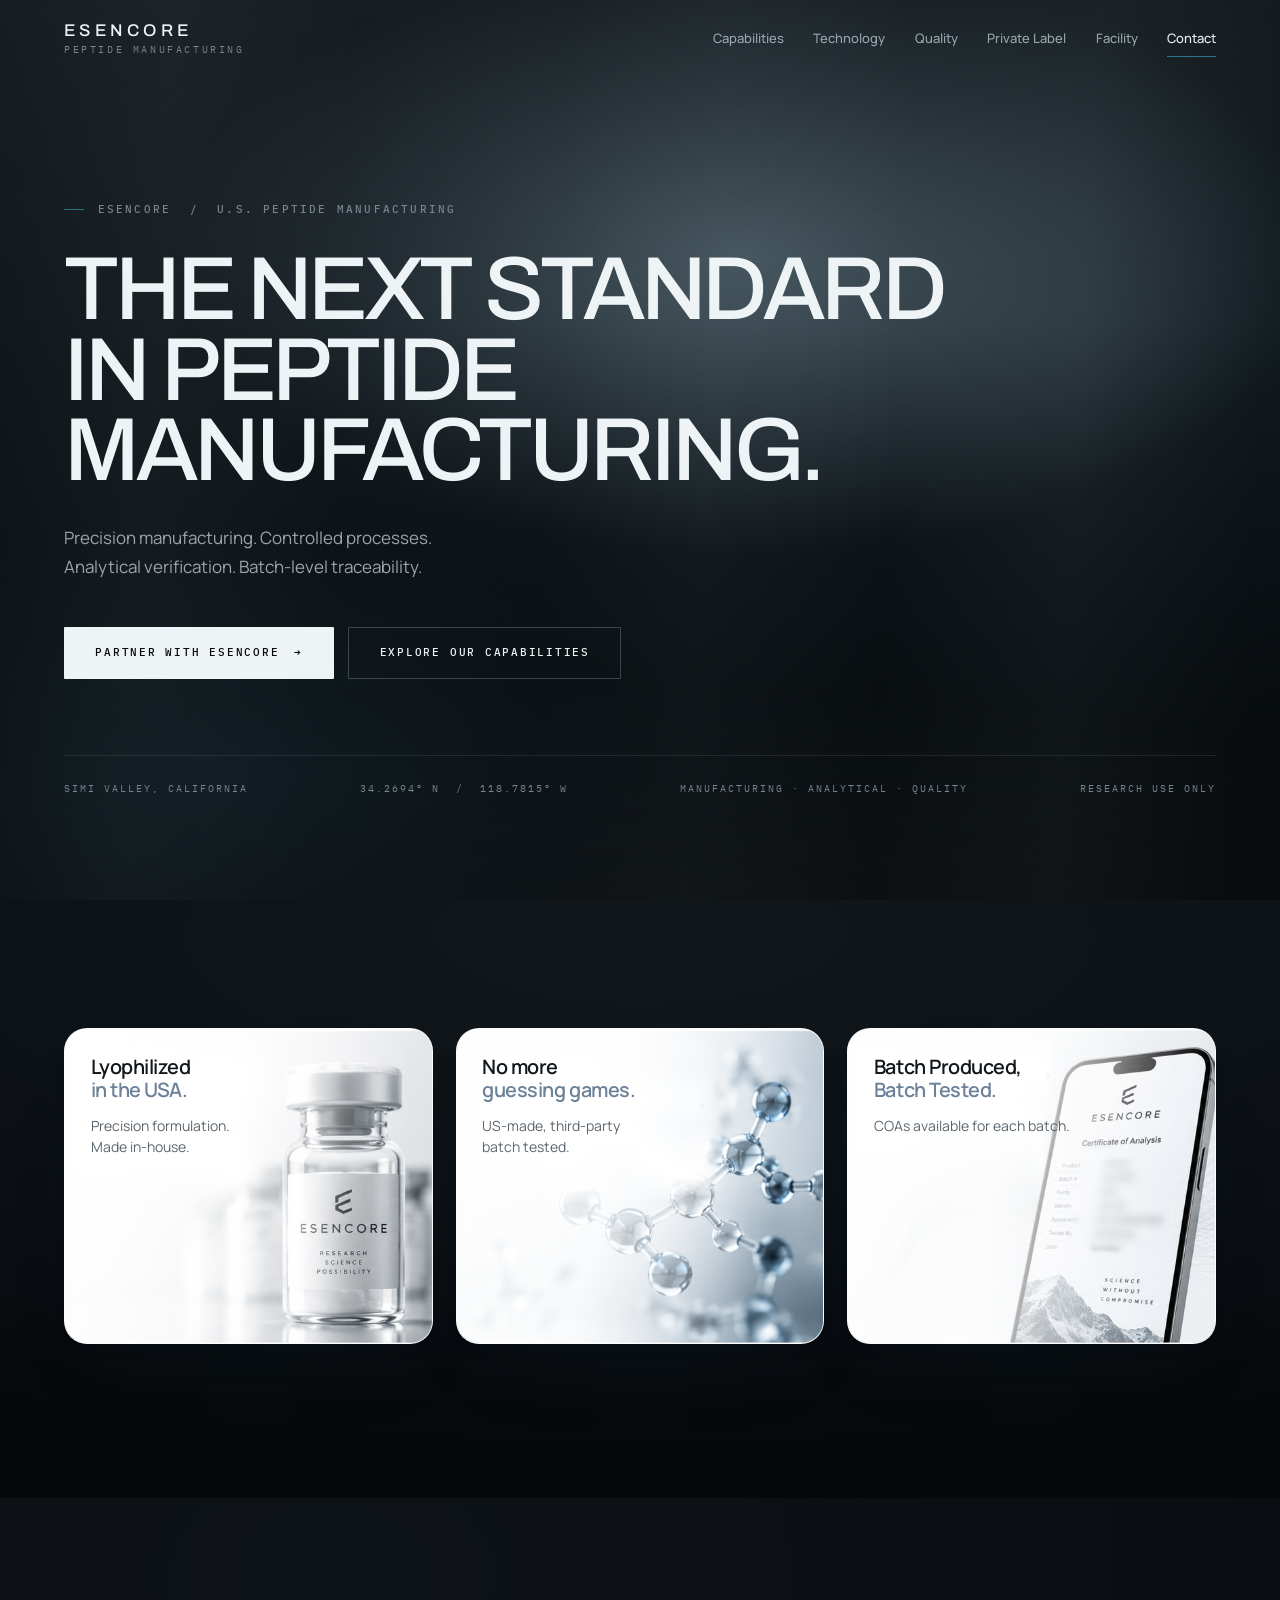
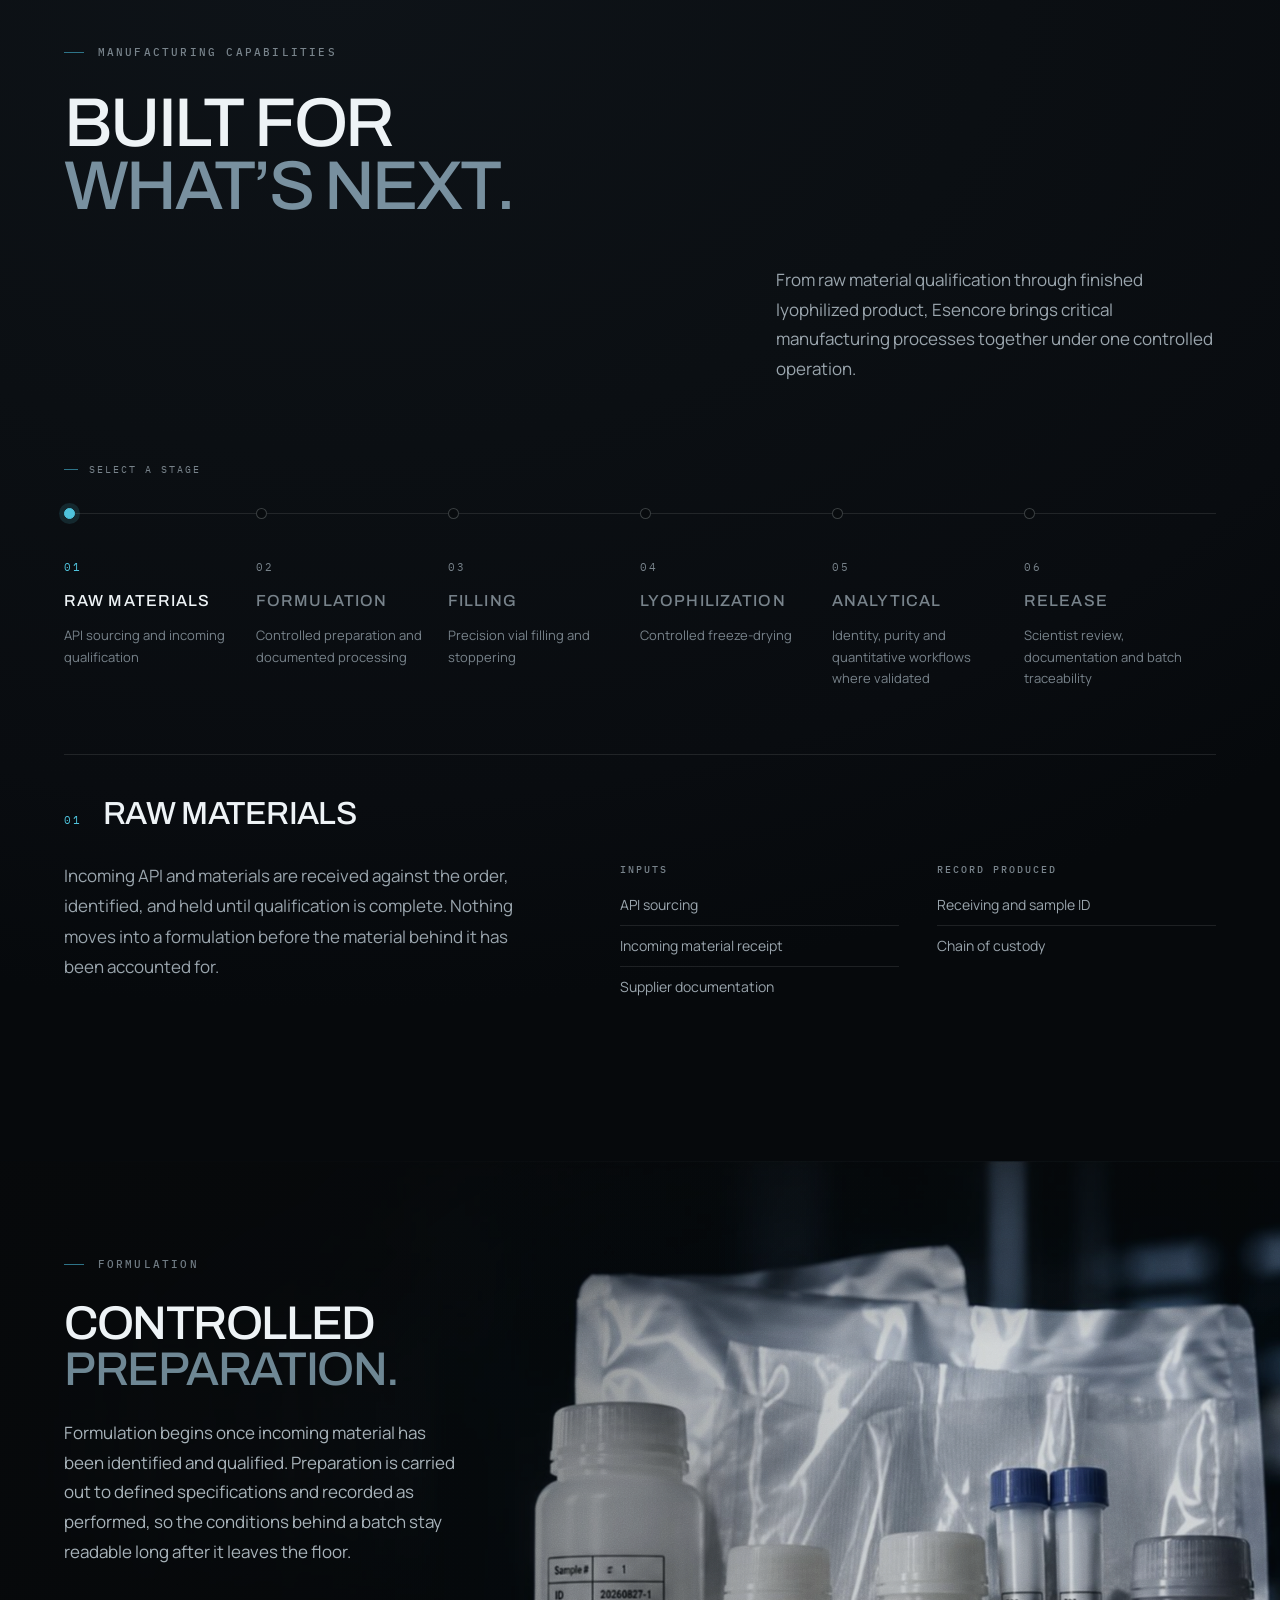
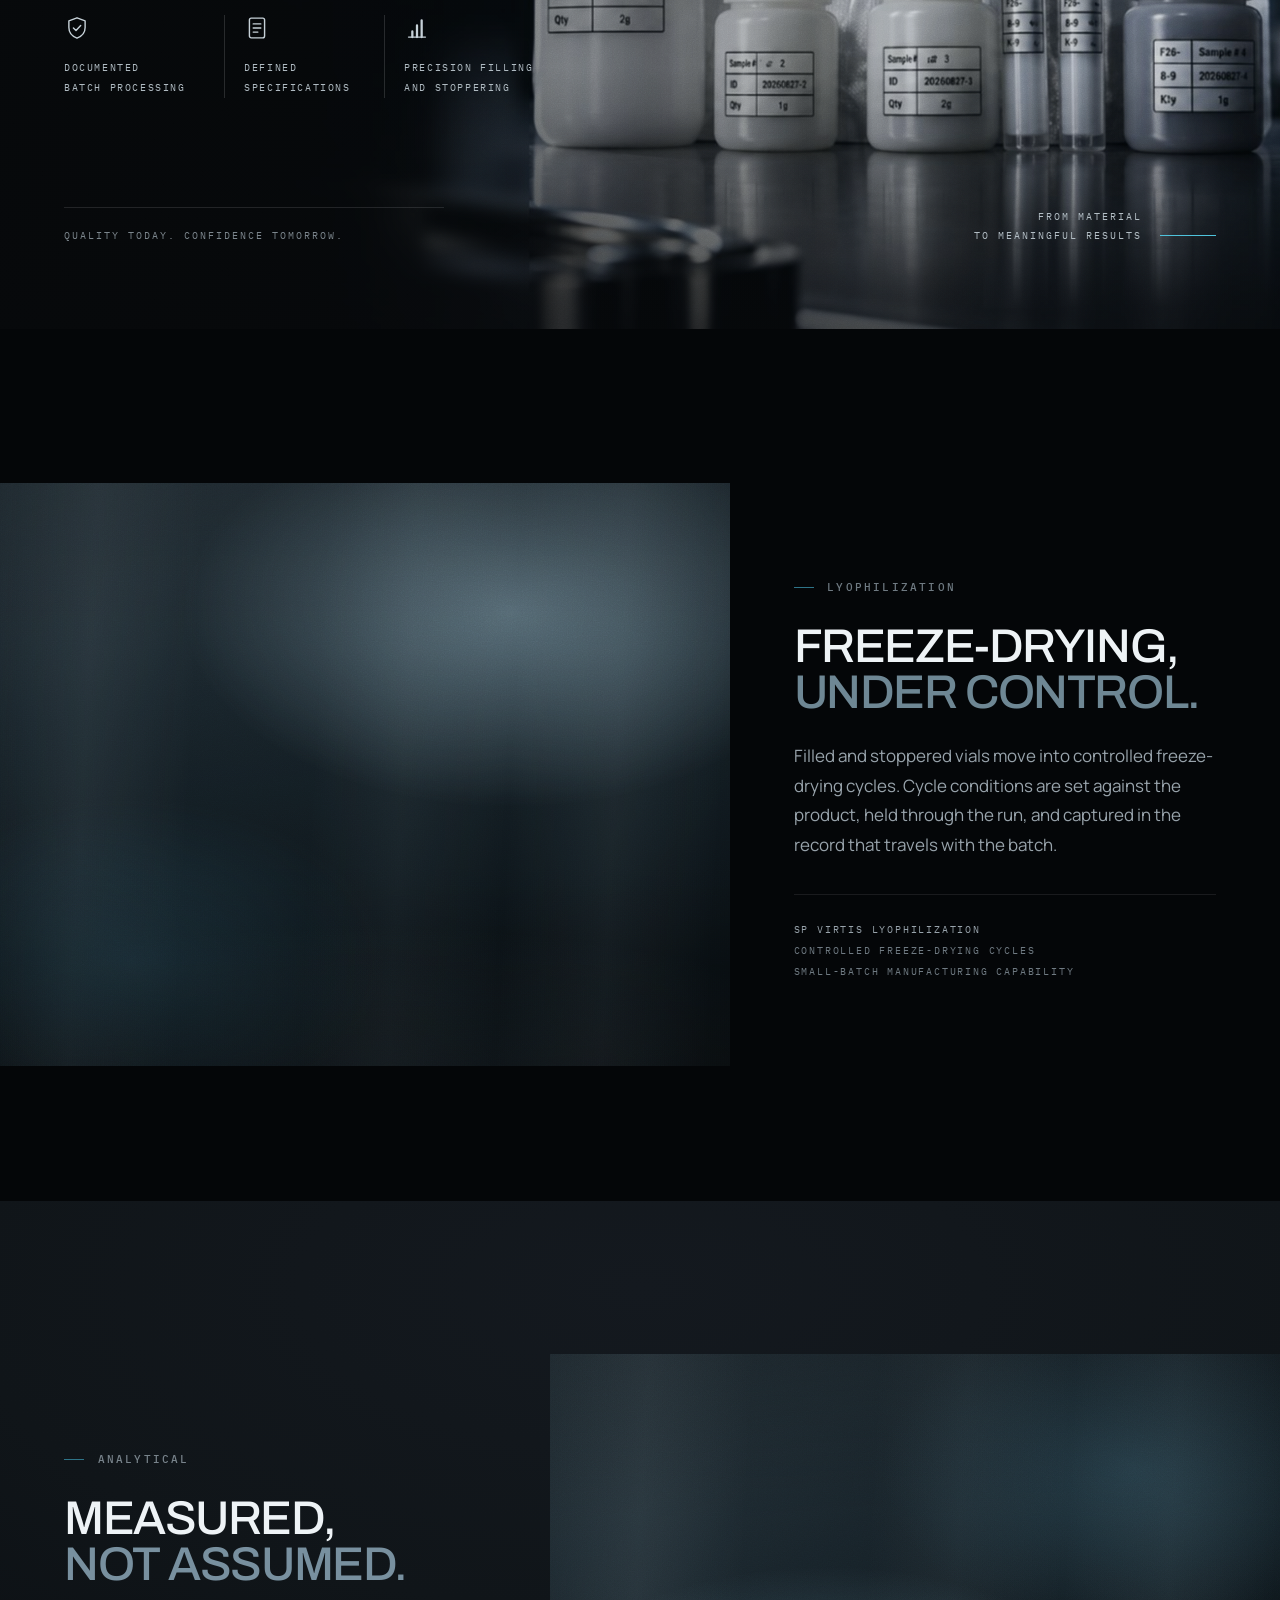
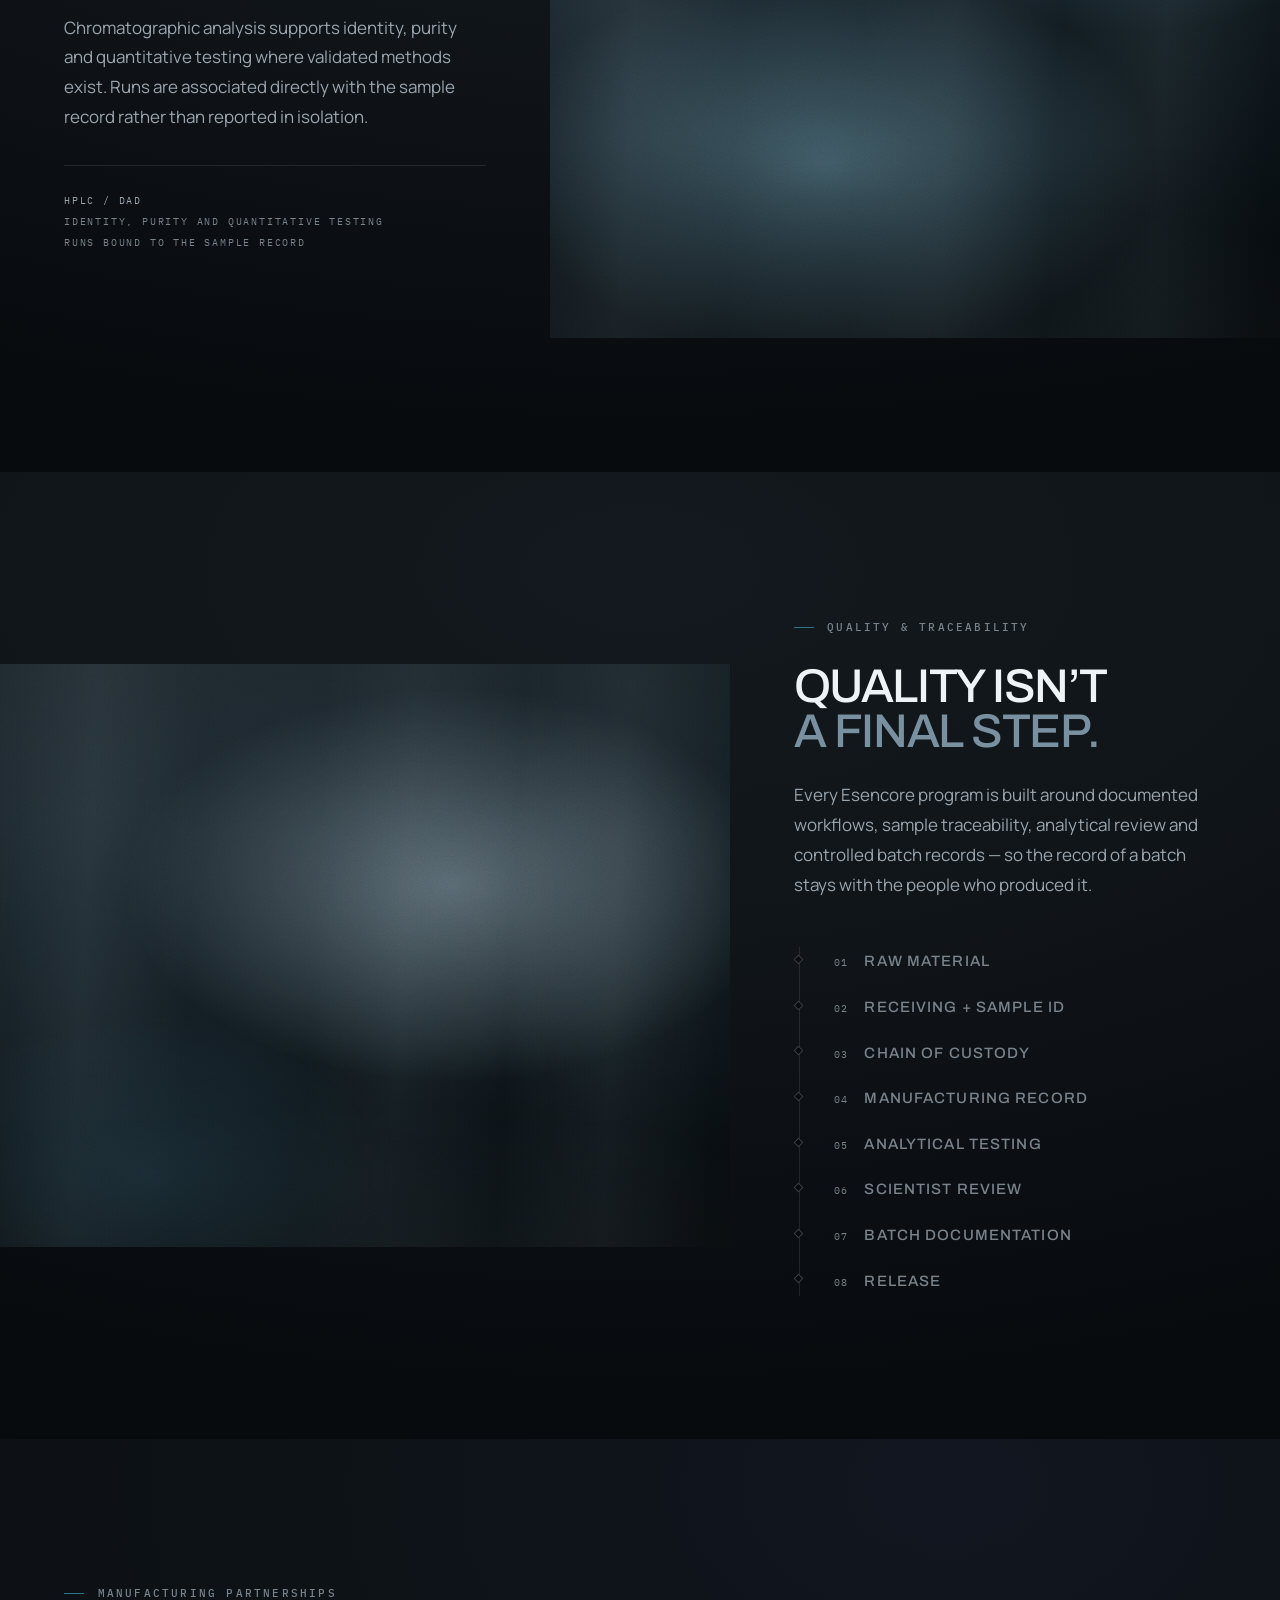
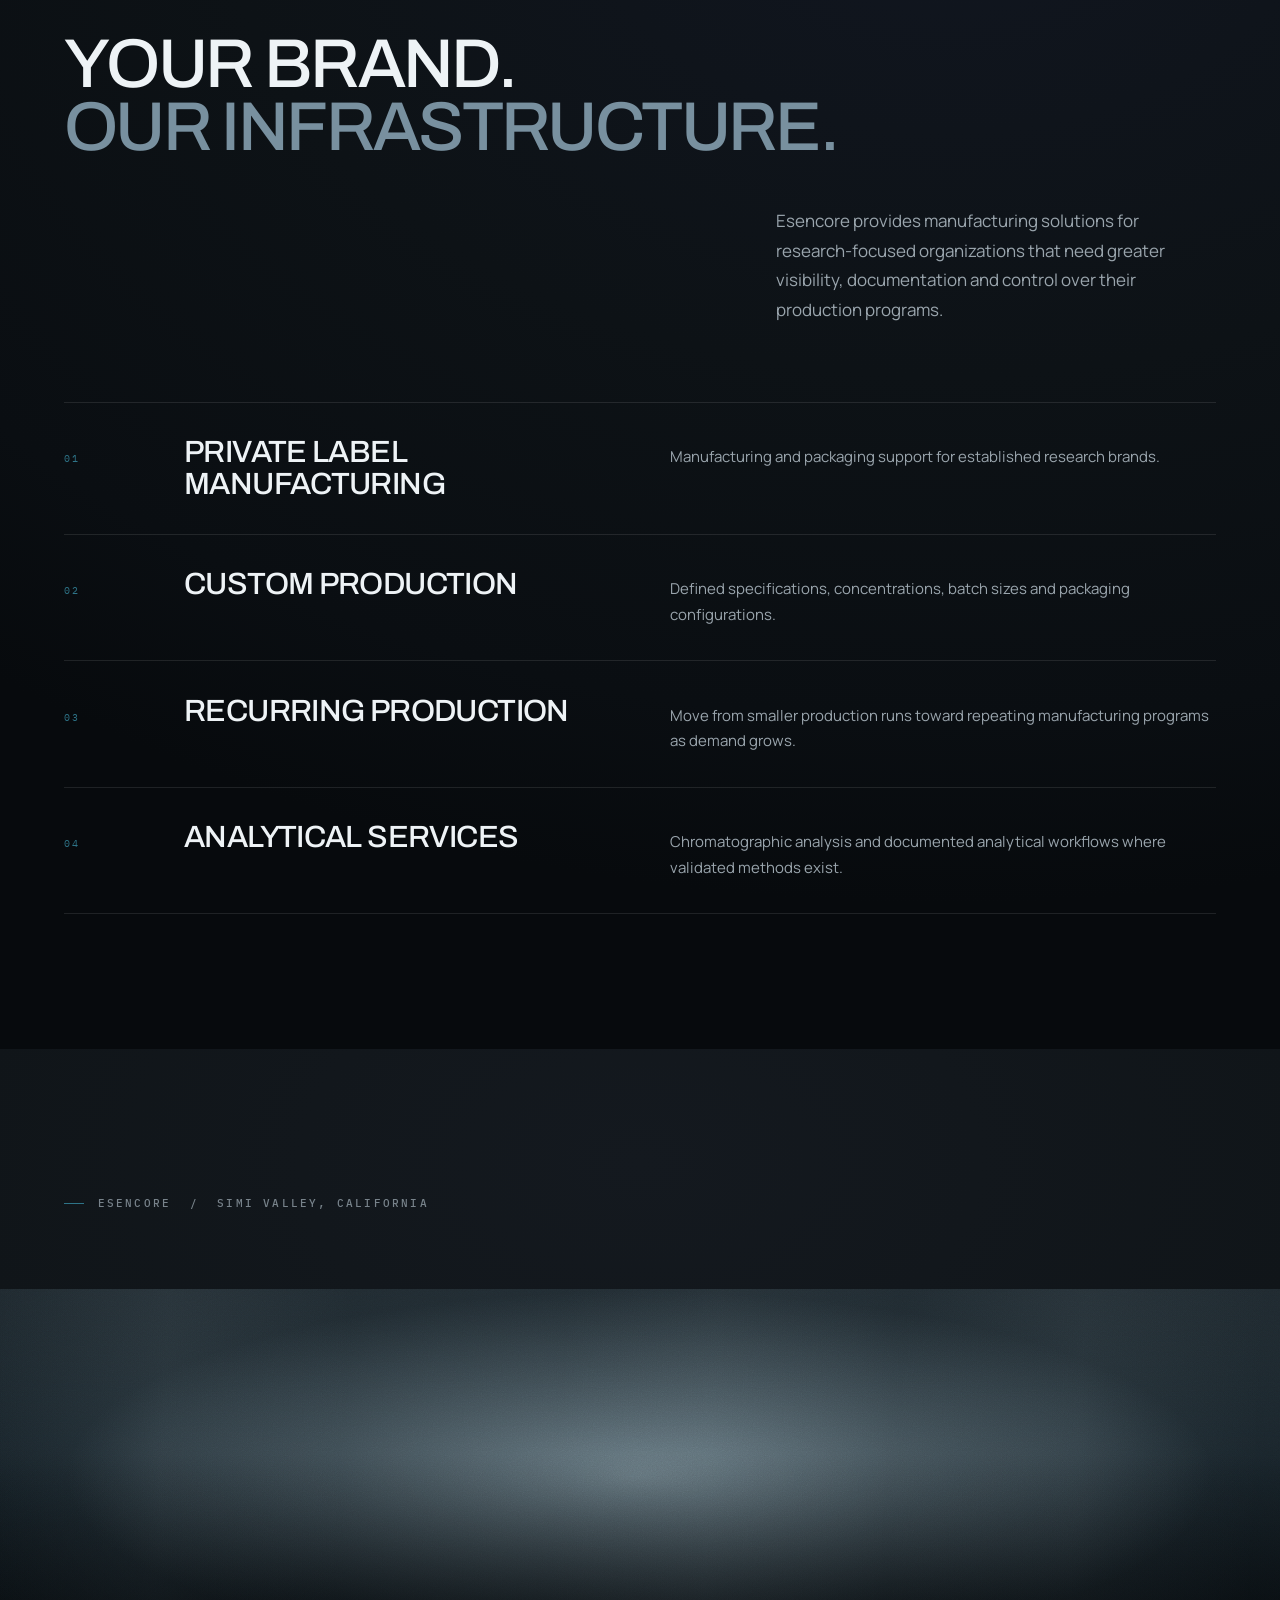
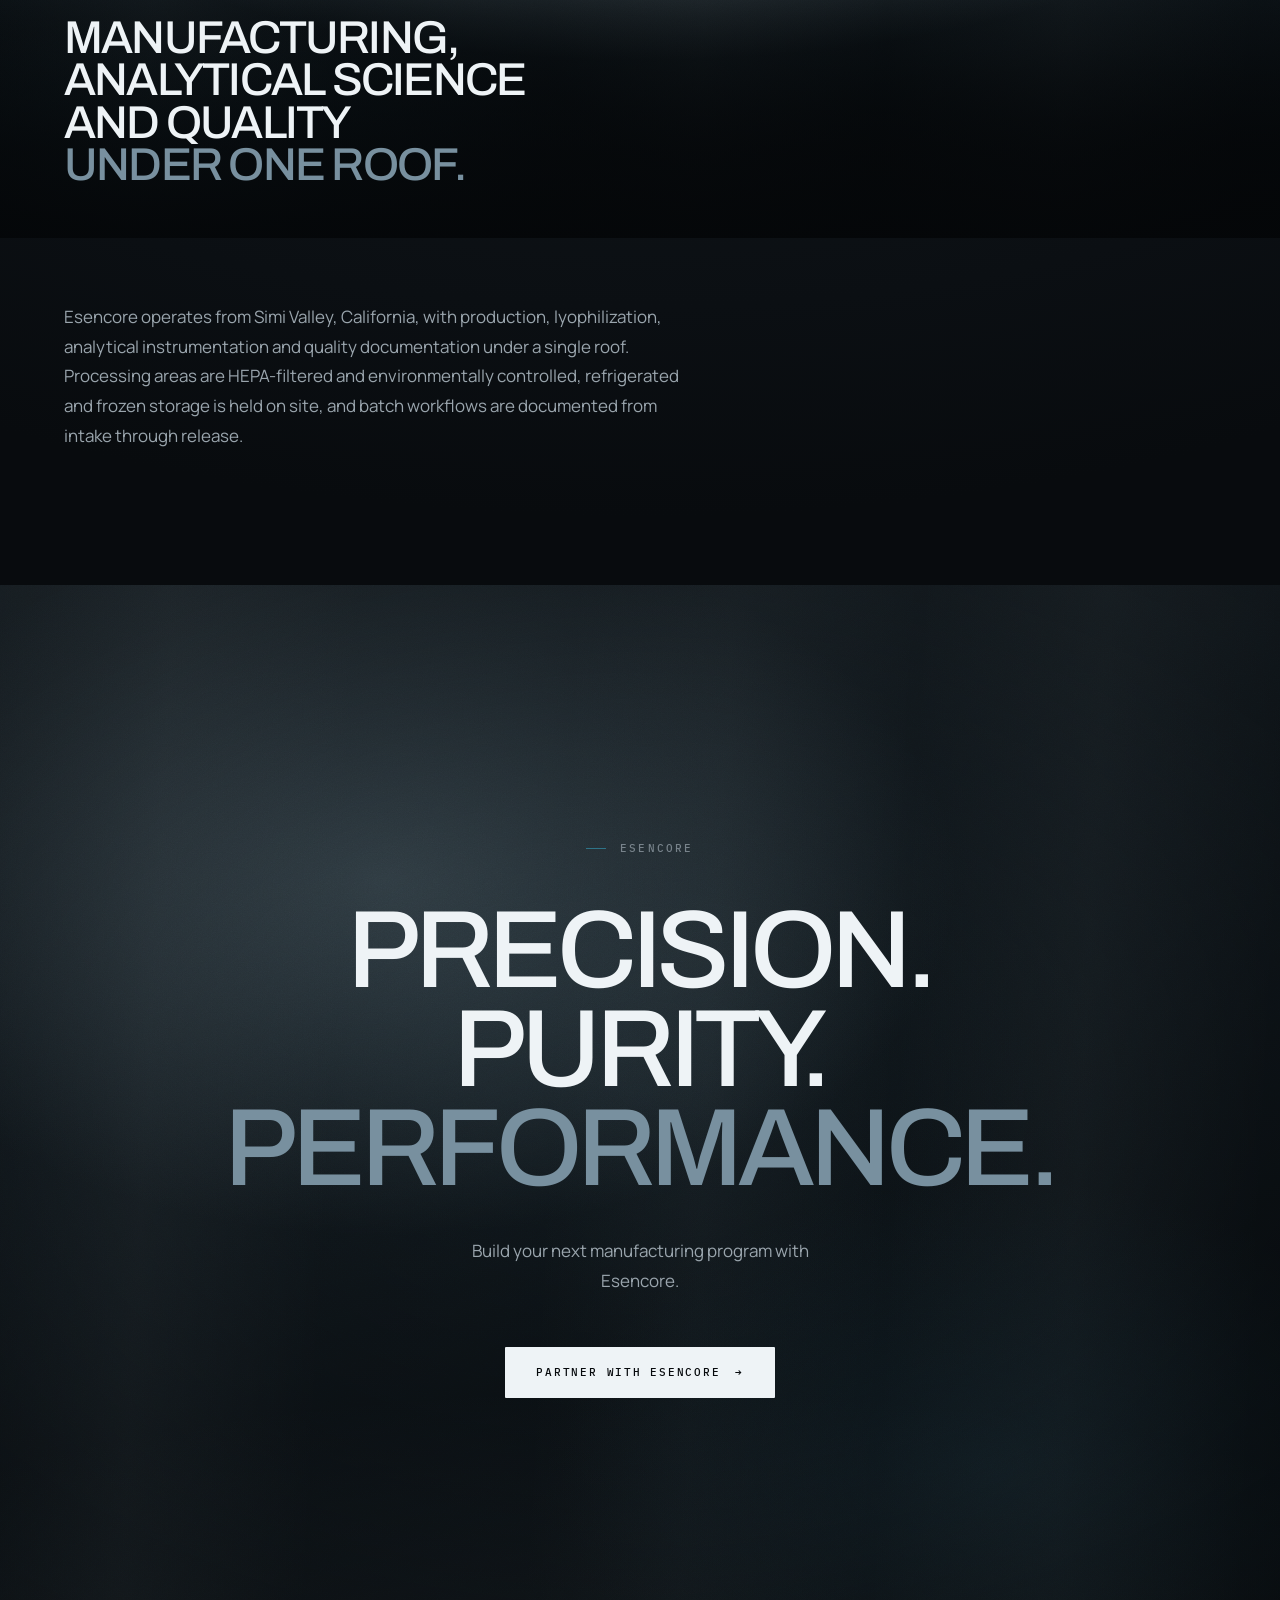
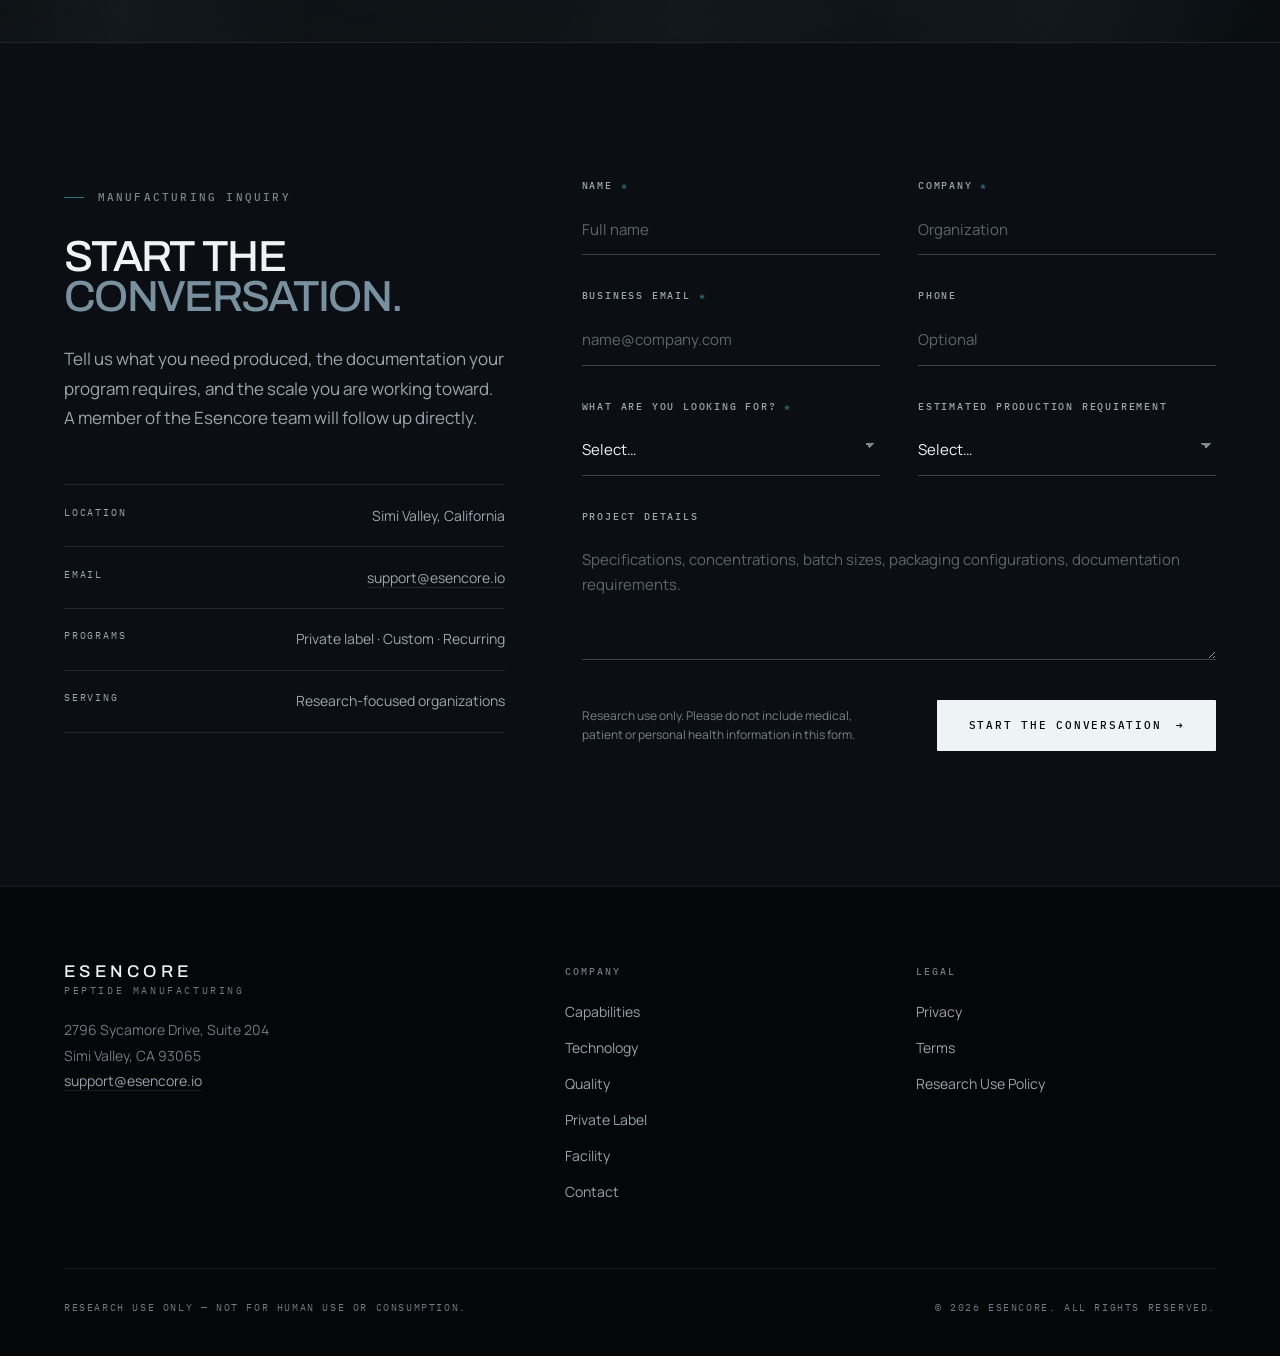
==== commit d96c52b9: "Return to black, sleeker; cut between scenes instead of fading Reverts the daylight palette. Grounds" ====
--- a/index.html
+++ b/index.html
@@ -44,41 +44,41 @@
    One committed dark world. Every colour painted explicitly.
    ================================================================= */
 :root{
-  color-scheme: light;
+  color-scheme: dark;
 
   /* ---------------------------------------------------------------
-     GROUNDS — daylight laboratory. The names stay semantic so every
-     component follows the palette rather than naming colours itself.
+     GROUNDS — near-black with a cool undertone. Four close steps, so
+     sections separate by a hair rather than by contrast.
      --------------------------------------------------------------- */
-  --white:  #FFFFFF;
-  --ink:    #F6F9FB;   /* page ground        */
-  --ink-2:  #EDF3F7;   /* cool surface       */
-  --ink-3:  #E3EBF1;   /* blue-gray surface  */
-  --void:   #0A2638;   /* deep scientific navy — the dark moments */
-  --steel:  #AEBBC4;
+  --white:  #12171C;   /* elevated surface   */
+  --ink:    #080B0E;   /* page ground        */
+  --ink-2:  #0B0F13;   /* cool surface       */
+  --ink-3:  #0E1318;   /* raised surface     */
+  --void:   #040608;   /* deepest — the equipment interiors */
+  --steel:  #8C99A3;
 
   /* Text */
-  --chrome: #101820;
-  --dim:    #566570;
-  --faint:  #64717C;   /* spec #7C8A94 measured 3.2:1 at 10px; nearest passing tone */
-
-  /* Lines — dark hairlines on light ground */
-  --line:   rgba(16,24,32,.11);
-  --line-2: rgba(16,24,32,.22);
-
-  /* Scientific blue carries state; cyan is the highlight, used sparingly. */
-  --accent:     #1677A8;
-  --accent-2:   #32B7D5;
-  --accent-dim: #9CC2D6;
-  --mute-head:  #6C8299;   /* the softened second line of a headline */
+  --chrome: #EEF3F6;
+  --dim:    #9AA5AD;
+  --faint:  #78838B;
+
+  /* Lines */
+  --line:   rgba(238,243,246,.10);
+  --line-2: rgba(238,243,246,.22);
+
+  /* One restrained cyan. State, rails, focus — never decoration. */
+  --accent:     #4FC3DC;
+  --accent-2:   #7FD9EC;
+  --accent-dim: #2E7488;
+  --mute-head:  #78909F;
 
   --display:'Archivo','Helvetica Neue',Helvetica,Arial,sans-serif;
   --body:'Manrope','Helvetica Neue',Helvetica,Arial,sans-serif;
   --mono:'IBM Plex Mono',ui-monospace,'SF Mono',Menlo,Consolas,monospace;
 
-  --fs-hero:  clamp(2.625rem, 6.5vw, 6.75rem);
-  --fs-h2:    clamp(2.375rem, 4.6vw, 4.25rem);
-  --fs-h3:    clamp(2rem, 3.2vw, 3.125rem);
+  --fs-hero:  clamp(2.5rem, 7vw, 7.75rem);
+  --fs-h2:    clamp(1.875rem, 5.4vw, 5.25rem);
+  --fs-h3:    clamp(2.125rem, 3.7vw, 3.625rem);
   --fs-body:  clamp(1.0625rem, 1.05vw, 1.1875rem);
   --fs-label: .6875rem;
   --fs-micro: .625rem;
@@ -135,27 +135,36 @@
    between daylight and the cinematic equipment moments.
    ================================================================= */
 .on-dark{
-  --white:  #0E2C40;
-  --ink:    #0A2638;
-  --ink-2:  #0D2C40;
-  --ink-3:  #123448;
-  --chrome: #EAF2F7;
-  --dim:    #A3B7C4;
-  --faint:  #7E94A4;
-  --line:   rgba(234,242,247,.13);
-  --line-2: rgba(234,242,247,.24);
-  --accent:     #32B7D5;
-  --accent-2:   #6FD6EC;
-  --accent-dim: #3F7E9C;
-  --mute-head:  #7FA2BA;
+  --white:  #080B0E;
+  --ink:    #040608;
+  --ink-2:  #06090C;
+  --ink-3:  #0A0E12;
+  --chrome: #EEF3F6;
+  --dim:    #98A3AB;
+  --faint:  #6F7A82;
+  --line:   rgba(238,243,246,.09);
+  --line-2: rgba(238,243,246,.20);
+  --accent:     #4FC3DC;
+  --accent-2:   #7FD9EC;
+  --accent-dim: #2E7488;
+  --mute-head:  #6E8794;
   background: var(--ink);
   color: var(--chrome);
 }
 
 /* Section grounds for the scroll progression */
-.bg-white{ background:var(--white); }
-.bg-ice{   background:var(--ink-2); }
-.bg-gray{  background:var(--ink-3); }
+.bg-white{
+  background:radial-gradient(120% 84% at 50% 10%,
+    #14191F 0%, #101519 44%, #0B0F13 78%, #080B0E 100%);
+}
+.bg-ice{
+  background:radial-gradient(114% 82% at 26% 6%,
+    #0E1318 0%, #0B0F13 46%, #090C10 80%, #06090C 100%);
+}
+.bg-gray{
+  background:radial-gradient(118% 84% at 74% 4%,
+    #111620 0%, #0D1216 48%, #0A0E12 82%, #070A0D 100%);
+}
 
 /* ---------- Type components ---------- */
 .eyebrow{
@@ -167,7 +176,7 @@
 
 .title{
   font-size:var(--fs-h2);
-  line-height:.95; letter-spacing:-.032em;
+  line-height:.92; letter-spacing:-.038em;
   text-transform:uppercase; font-weight:500;
 }
 .title span{ display:block; }
@@ -189,15 +198,12 @@
 }
 .btn .arw{ transition:transform .4s var(--ease); }
 .btn:hover .arw{ transform:translateX(5px); }
-/* Dark navy on light ground — not a generic bright-blue medical button. */
-.btn-fill{ background:#0F2534; color:#FFFFFF; }
-.btn-fill:hover{ background:#15384E; transform:translateY(-1px); }
+.btn-fill{ background:var(--chrome); color:#06090C; }
+.btn-fill:hover{ background:#FFFFFF; transform:translateY(-1px); }
 .btn-fill:hover .arw{ color:var(--accent-2); }
 .btn-line{ background:transparent; color:var(--chrome); border-color:var(--line-2); }
-.btn-line:hover{ border-color:var(--accent); color:var(--accent); background:rgba(22,119,168,.05); transform:translateY(-1px); }
-.on-dark .btn-fill{ background:#FFFFFF; color:#0A2638; }
-.on-dark .btn-fill:hover{ background:#DCEAF2; }
-.on-dark .btn-line:hover{ border-color:var(--accent-2); color:var(--accent-2); background:rgba(50,183,213,.08); }
+.btn-line:hover{ border-color:var(--chrome); background:rgba(238,243,246,.06); transform:translateY(-1px); }
+.btn-line:hover .arw{ color:var(--accent); }
 
 /* =================================================================
    PHOTOGRAPHIC GRADE
@@ -206,7 +212,7 @@
    ================================================================= */
 .frame{
   position:relative; overflow:hidden;
-  background:var(--ink-3);
+  background:var(--void);
   isolation:isolate;
 }
 /* Fallback field — a lit tonal ground, visible before/if the photo is absent */
@@ -219,45 +225,32 @@
     linear-gradient(93deg, transparent 0%, rgba(196,218,228,.075) 13%, transparent 27%,
       transparent 43%, rgba(196,218,228,.05) 55%, transparent 69%,
       rgba(196,218,228,.065) 83%, transparent 97%),
-    linear-gradient(var(--ang,164deg), #FFFFFF 0%, #EDF3F7 34%, #D8E3EB 70%, #C2D1DC 100%);
-}
-.on-dark .frame::before{
-  background:
-    radial-gradient(64% 48% at var(--kx,32%) var(--ky,26%), var(--k1,rgba(120,170,196,.42)) 0%, transparent 70%),
-    radial-gradient(52% 42% at var(--bx,82%) var(--by,84%), var(--k2,rgba(48,102,132,.44)) 0%, transparent 66%),
-    linear-gradient(var(--ang,164deg), #1B4560 0%, #123246 38%, #0C2638 70%, #081E2C 100%);
+    linear-gradient(var(--ang,164deg), #2B363D 0%, #192228 36%, #0D1317 72%, #05080A 100%);
 }
 .frame img{
   position:absolute; inset:0; z-index:1;
   width:100%; height:100%; object-fit:cover;
-  filter: brightness(1.04) contrast(1.03) saturate(.88);
+  filter: brightness(.74) contrast(1.12) saturate(.62);
   transform: translate3d(0,0,0) scale(1.12);
   will-change: transform;
 }
-.on-dark .frame img{ filter: brightness(.74) contrast(1.10) saturate(.70); }
+.on-dark .frame img{ filter: brightness(.66) contrast(1.14) saturate(.56); }
 .frame.noimg img{ display:none; }
 .frame.noimg .vig{ opacity:.55; }
 /* Vignette, cool wash, top/bottom falloff */
 .frame .vig{
   position:absolute; inset:0; z-index:2; pointer-events:none;
   background:
-    radial-gradient(126% 96% at 50% 42%, rgba(246,249,251,0) 40%, rgba(214,227,236,.42) 100%),
-    linear-gradient(180deg, rgba(255,255,255,.30) 0%, rgba(255,255,255,0) 26%, rgba(255,255,255,0) 68%, rgba(227,235,241,.46) 100%),
-    linear-gradient(0deg, rgba(22,119,168,.05), rgba(22,119,168,.05));
-}
-.on-dark .frame .vig{
-  background:
-    radial-gradient(122% 92% at 50% 44%, rgba(10,38,56,0) 32%, rgba(6,24,36,.56) 100%),
-    linear-gradient(180deg, rgba(6,24,36,.28) 0%, rgba(6,24,36,0) 30%, rgba(6,24,36,0) 64%, rgba(6,24,36,.46) 100%),
-    linear-gradient(0deg, rgba(22,86,120,.20), rgba(22,86,120,.20));
+    radial-gradient(124% 94% at 50% 42%, rgba(4,6,8,0) 34%, rgba(4,6,8,.56) 100%),
+    linear-gradient(180deg, rgba(4,6,8,.30) 0%, rgba(4,6,8,0) 28%, rgba(4,6,8,0) 66%, rgba(4,6,8,.46) 100%),
+    linear-gradient(0deg, rgba(18,52,66,.16), rgba(18,52,66,.16));
 }
 /* Film grain — one tiled raster, reused everywhere */
 .frame::after{
   content:""; position:absolute; inset:0; z-index:3; pointer-events:none;
   background-image:url("data:image/svg+xml,%3Csvg xmlns='http://www.w3.org/2000/svg' width='160' height='160'%3E%3Cfilter id='n'%3E%3CfeTurbulence type='fractalNoise' baseFrequency='.8' numOctaves='2' stitchTiles='stitch'/%3E%3CfeColorMatrix type='saturate' values='0'/%3E%3C/filter%3E%3Crect width='160' height='160' filter='url(%23n)'/%3E%3C/svg%3E");
-  mix-blend-mode:overlay; opacity:.10;
-}
-.on-dark .frame::after{ opacity:.18; }
+  mix-blend-mode:overlay; opacity:.18;
+}
 
 /* =================================================================
    NAVIGATION
@@ -270,9 +263,9 @@
   transition:background .5s var(--ease), border-color .5s var(--ease), backdrop-filter .5s var(--ease);
 }
 .nav.is-scrolled{
-  background:rgba(246,249,251,.84);
-  -webkit-backdrop-filter:saturate(160%) blur(18px);
-  backdrop-filter:saturate(160%) blur(18px);
+  background:rgba(6,9,12,.78);
+  -webkit-backdrop-filter:saturate(180%) blur(22px);
+  backdrop-filter:saturate(180%) blur(22px);
   border-bottom-color:var(--line);
 }
 .nav-inner{
@@ -321,7 +314,7 @@
 
 .menu{
   position:fixed; inset:0; z-index:99;
-  background:rgba(246,249,251,.97);
+  background:rgba(4,6,8,.97);
   -webkit-backdrop-filter:blur(22px); backdrop-filter:blur(22px);
   padding:calc(var(--nav-h) + 2.5rem) var(--gutter) 2.5rem;
   display:flex; flex-direction:column;
@@ -349,23 +342,21 @@
 .hero{
   position:relative; min-height:min(100svh, 1000px);
   display:flex; align-items:flex-end;
-  padding-block:calc(var(--nav-h) + 5rem) clamp(3.5rem,7vw,6rem);
-  background:var(--white);
+  padding-block:calc(var(--nav-h) + 6rem) clamp(4rem,8vw,7rem);
+  background:var(--void);
 }
 .hero .frame{ position:absolute; inset:0; }
-/* Daylight exposure; the scrim lifts the left so dark type reads over it. */
-.hero .frame img{ filter:brightness(1.05) contrast(1.06) saturate(.86); }
+.hero .frame img{ filter:brightness(.62) contrast(1.16) saturate(.52); }
 .hero .vig{
   background:
-    linear-gradient(92deg, rgba(250,252,253,.95) 0%, rgba(248,251,252,.86) 30%,
-      rgba(246,249,251,.44) 56%, rgba(246,249,251,.04) 78%),
-    linear-gradient(180deg, rgba(255,255,255,.62) 0%, rgba(255,255,255,0) 26%,
-      rgba(255,255,255,0) 62%, rgba(233,240,245,.72) 100%),
-    linear-gradient(0deg, rgba(22,119,168,.045), rgba(22,119,168,.045));
+    radial-gradient(135% 100% at 64% 32%, rgba(4,6,8,0) 16%, rgba(4,6,8,.64) 92%),
+    linear-gradient(180deg, rgba(4,6,8,.74) 0%, rgba(4,6,8,.18) 36%, rgba(4,6,8,.60) 76%, rgba(4,6,8,.96) 100%),
+    linear-gradient(90deg, rgba(4,6,8,.86) 0%, rgba(4,6,8,.30) 50%, rgba(4,6,8,.04) 100%),
+    linear-gradient(0deg, rgba(18,52,66,.18), rgba(18,52,66,.18));
 }
 .hero-inner{ position:relative; z-index:4; width:100%; }
 .hero h1{
-  font-size:var(--fs-hero); line-height:.94; letter-spacing:-.04em;
+  font-size:var(--fs-hero); line-height:.90; letter-spacing:-.046em;
   text-transform:uppercase; font-weight:500;
   margin:1.9rem 0 0;
 }
@@ -395,6 +386,7 @@
 .scene-text{ padding-inline:var(--gutter); }
 .scene-media{ min-width:0; }
 .scene .frame{ aspect-ratio:4/3; }
+
 
 @media (min-width:1000px){
   .scene{ flex-direction:row; align-items:center; gap:clamp(2.75rem,5vw,6.5rem); }
@@ -431,9 +423,8 @@
    ================================================================= */
 .proof{
   padding-block: clamp(5rem,10vw,10rem) clamp(6rem,12vw,12rem);
-  background: linear-gradient(180deg,
-    #FFFFFF 0%, #FBFDFE 18%, #F6F9FB 40%,
-    #F1F6F9 62%, #EDF3F7 82%, #EDF3F7 100%);
+  background: radial-gradient(120% 86% at 50% 6%,
+    #12171C 0%, #0D1216 46%, #090C10 80%, #060909 100%);
 }
 .proof-grid{ display:grid; gap:clamp(1rem,1.8vw,1.6rem); grid-template-columns:minmax(0,1fr); }
 @media (min-width:900px){ .proof-grid{ grid-template-columns:repeat(3,minmax(0,1fr)); } }
@@ -441,9 +432,24 @@
 .pcard{
   position:relative; overflow:hidden; isolation:isolate;
   border-radius:clamp(18px,1.8vw,26px);
-  background:#EFF3F6;
+  background:linear-gradient(152deg, rgba(255,255,255,.94) 0%, rgba(238,244,249,.82) 100%);
+  border:1px solid rgba(255,255,255,.92);
   aspect-ratio:4/3;
-  box-shadow:0 1px 2px rgba(16,24,32,.05), 0 20px 44px -24px rgba(16,24,32,.28);
+  /* contact shadow, mid lift, and a long soft cast — plus a lit top edge */
+  box-shadow:
+    0 1px 1px rgba(12,32,48,.05),
+    0 10px 18px -10px rgba(12,32,48,.10),
+    0 38px 70px -34px rgba(12,32,48,.30),
+    inset 0 1px 0 rgba(255,255,255,.96);
+  transition:transform .7s var(--ease-soft), box-shadow .7s var(--ease-soft);
+}
+.pcard:hover{
+  transform:translateY(-3px);
+  box-shadow:
+    0 1px 1px rgba(12,32,48,.05),
+    0 14px 22px -10px rgba(12,32,48,.12),
+    0 52px 88px -36px rgba(12,32,48,.34),
+    inset 0 1px 0 rgba(255,255,255,.98);
 }
 @media (min-width:900px){ .pcard{ aspect-ratio:7/6; } }
 .pcard img{
@@ -540,22 +546,17 @@
 .stmt{ padding-block:var(--pad); }
 .stmt-head{ display:grid; gap:clamp(1.75rem,3vw,2.5rem); align-items:end; }
 @media (min-width:920px){
-  .stmt-head{ grid-template-columns:minmax(0,1.1fr) minmax(0,.9fr); gap:clamp(2rem,6vw,6rem); }
+  .stmt-head{ grid-template-columns:minmax(0,1fr); gap:clamp(2.25rem,3.6vw,3.25rem); }
+  .stmt-head > .copy{ margin-left:auto; max-width:44ch; }
 }
 .stmt-head .title{ margin-top:1.9rem; }
 
-/* Ice ground that sinks into navy for the equipment sections below. */
-#capabilities{
-  background: linear-gradient(180deg,
-    #EDF3F7 0%, #EDF3F7 54%, #DCE7EE 68%,
-    #A8C0D0 80%, #4E7A96 90%, #14384F 96%, #0A2638 100%);
-}
-/* …and analytical climbs back out into daylight. */
-#analytical{
-  background: linear-gradient(180deg,
-    #0A2638 0%, #14384F 6%, #4E7A96 14%, #A8C0D0 24%,
-    #DCE7EE 34%, #F6F9FB 48%, #FFFFFF 70%, #FFFFFF 100%);
-}
+/* Scenes CUT. A long gradient across empty space reads as haze, not as a
+   lighting change — so daylight ends and the equipment interior begins on a
+   clean edge, the way a film cuts between rooms. The extra air before each
+   cut is what makes it land as deliberate. */
+#capabilities{ padding-bottom:clamp(6rem, 12vw, 12rem); }
+.on-dark + .scene, .on-dark + .stmt{ padding-top:clamp(6rem, 12vw, 12rem); }
 
 /* Process timeline */
 .tl{ position:relative; margin-top:clamp(4rem,7vw,7rem); }
@@ -576,7 +577,7 @@
 }
 .tl-step[aria-selected="true"]::before{
   background:var(--accent); border-color:var(--accent);
-  box-shadow:0 0 0 5px rgba(22,119,168,.13);
+  box-shadow:0 0 0 5px rgba(79,195,220,.14);
 }
 .tl-step:hover::before{ border-color:var(--chrome); }
 .tl-step:focus-visible{ outline:2px solid var(--accent); outline-offset:4px; }
@@ -681,8 +682,8 @@
   position:absolute; inset:0; z-index:4; display:flex; align-items:flex-end;
   padding-bottom:clamp(2.25rem,4vw,3.5rem);
   background:linear-gradient(180deg,
-    rgba(255,255,255,0) 34%, rgba(250,252,253,.62) 62%,
-    rgba(246,249,251,.90) 84%, rgba(240,245,248,.96) 100%);
+    rgba(4,6,8,0) 30%, rgba(4,6,8,.55) 60%,
+    rgba(4,6,8,.86) 84%, rgba(4,6,8,.95) 100%);
 }
 .facility-over .title{ font-size:clamp(1.875rem,3.6vw,3.25rem); max-width:20ch; }
 .facility-tail{ padding-block:clamp(2.5rem,5vw,4.5rem) var(--pad); }
@@ -694,21 +695,23 @@
 /* The story ends in daylight: the vials sit in soft blue-white illumination
    with a great deal of air around the closing statement. */
 .final{
-  position:relative; padding-block:clamp(8rem,16vw,17rem);
-  background:linear-gradient(180deg, #FFFFFF 0%, #F8FBFC 30%, #F1F6F9 66%, #EAF1F6 100%);
+  position:relative; padding-block:clamp(9rem,19vw,21rem);
+  background:
+    radial-gradient(70% 50% at 50% 42%, rgba(28,38,46,.55) 0%, rgba(8,11,14,0) 72%),
+    linear-gradient(180deg, #080B0E 0%, #06090C 40%, #040608 100%);
   overflow:hidden; isolation:isolate;
 }
 .final .frame{ position:absolute; inset:0; }
-.final .frame img{ filter:brightness(1.24) contrast(.94) saturate(.62); opacity:.30; }
+.final .frame img{ filter:brightness(.44) contrast(1.18) saturate(.44); opacity:.55; }
 .final .vig{
   background:
-    radial-gradient(96% 78% at 50% 48%, rgba(255,255,255,.34) 0%, rgba(248,251,252,.86) 58%, rgba(244,248,251,.97) 100%),
-    linear-gradient(0deg, rgba(22,119,168,.05), rgba(22,119,168,.05));
+    radial-gradient(100% 80% at 50% 48%, rgba(4,6,8,.42) 0%, rgba(4,6,8,.92) 66%, #040608 100%),
+    linear-gradient(0deg, rgba(18,52,66,.16), rgba(18,52,66,.16));
 }
 .final .wrap{ position:relative; z-index:5; text-align:center; }
 .final .title{
-  font-size:clamp(2.625rem,7.4vw,6rem); margin-top:clamp(1.75rem,3vw,2.5rem);
-  letter-spacing:-.04em; line-height:.94;
+  font-size:clamp(2.75rem,8.6vw,7.5rem); margin-top:clamp(2rem,3.4vw,3rem);
+  letter-spacing:-.048em; line-height:.90;
 }
 .final .copy{ margin:clamp(1.75rem,3vw,2.5rem) auto 0; max-width:36ch; }
 .final .btn{ margin-top:clamp(2.25rem,4vw,3.25rem); }
@@ -758,12 +761,10 @@
 .hp{ position:absolute; left:-9999px; top:auto; width:1px; height:1px; overflow:hidden; }
 .form-err{
   grid-column:1/-1; margin-top:.25rem;
-  font-size:.8125rem; line-height:1.6; color:#9C3B1E;
+  font-size:.8125rem; line-height:1.6; color:#E0A288;
   border-left:2px solid #C2603C; padding:.7rem 0 .7rem 1.1rem;
 }
-.form-err a{ color:#7A2E16; border-bottom:1px solid rgba(122,46,22,.45); }
-.on-dark .form-err{ color:#E8A88C; border-left-color:#C2603C; }
-.on-dark .form-err a{ color:#F2C8B4; border-bottom-color:rgba(242,200,180,.45); }
+.form-err a{ color:#F2C8B4; border-bottom:1px solid rgba(242,200,180,.45); }
 .form-foot{ grid-column:1/-1; display:flex; flex-direction:column; gap:1.25rem; margin-top:.5rem; }
 @media (min-width:640px){ .form-foot{ flex-direction:row; align-items:center; justify-content:space-between; } }
 .form-note{ font-size:.75rem; color:var(--faint); max-width:42ch; line-height:1.65; }
@@ -800,10 +801,10 @@
 /* =================================================================
    MOTION — groups, not elements
    ================================================================= */
-.js [data-in]{ opacity:0; transform:translateY(20px); }
+.js [data-in]{ opacity:0; transform:translateY(28px); }
 .js [data-in].in{
   opacity:1; transform:none;
-  transition:opacity .95s var(--ease-soft), transform .95s var(--ease-soft);
+  transition:opacity 1.15s var(--ease-soft), transform 1.15s var(--ease-soft);
   transition-delay:var(--d,0ms);
 }
 .js .hero [data-h]{ opacity:0; transform:translateY(24px); }
@@ -923,7 +924,7 @@
 </section>
 
 <!-- ================================================================ MANUFACTURING PROCESS (typographic — gives the hero room to land) ================================================================ -->
-<section class="stmt" id="capabilities">
+<section class="stmt bg-ice" id="capabilities">
   <div class="wrap">
     <div class="stmt-head" data-in>
       <div>
@@ -997,7 +998,7 @@
 <!-- ================================================================ SCENE — ANALYTICAL (image right)
      PHOTOGRAPH 04 — chromatography.
      ================================================================================== -->
-<section class="scene" id="analytical">
+<section class="scene bg-white" id="analytical">
   <div class="scene-text" data-in>
     <p class="eyebrow">Analytical</p>
     <h2><span>Measured,</span><span class="mute">Not Assumed.</span></h2>
@@ -1455,6 +1456,10 @@
   const chainLis = chain ? Array.prototype.slice.call(chain.querySelectorAll('li')) : [];
   const wide = window.matchMedia('(min-width: 1100px)');
 
+  /* The opening shot settles rather than snapping into place — the scale
+     eases down once, on load, and is folded into the hero's parallax. */
+  let settle = 1;
+
   const through = el => {
     if (!el) return 0;
     const r = el.getBoundingClientRect();
@@ -1481,7 +1486,8 @@
         if (f.hero) {
           const p = Math.min(1, Math.max(0, -r.top / Math.max(r.height, 1)));
           f.img.style.transform =
-            'translate3d(0,' + (p * (mob ? 42 : 88)).toFixed(2) + 'px,0) scale(' + (1.12 + p * 0.10).toFixed(4) + ')';
+            'translate3d(0,' + (p * (mob ? 42 : 88)).toFixed(2) + 'px,0) scale(' +
+            ((1.12 + p * 0.10) * settle).toFixed(4) + ')';
         } else {
           const p = (vh - r.top) / (vh + r.height);
           /* never travel further than the overscale actually hides, or the
@@ -1504,6 +1510,19 @@
       chainLis.forEach((n, i) => n.classList.toggle('on', q >= (i + 0.25) / chainLis.length));
     }
   }
+  if (!reduce) {
+    const t0 = performance.now(), DUR = 2000;
+    const easeOut = t => 1 - Math.pow(1 - t, 3);
+    settle = 1.06;
+    const settleTick = now => {
+      const t = Math.min(1, (now - t0) / DUR);
+      settle = 1.06 - 0.06 * easeOut(t);
+      update();
+      if (t < 1) requestAnimationFrame(settleTick);
+    };
+    requestAnimationFrame(settleTick);
+  }
+
   const onScroll = () => { if (!ticking) { ticking = true; requestAnimationFrame(update); } };
   window.addEventListener('scroll', onScroll, { passive:true });
   window.addEventListener('resize', onScroll, { passive:true });
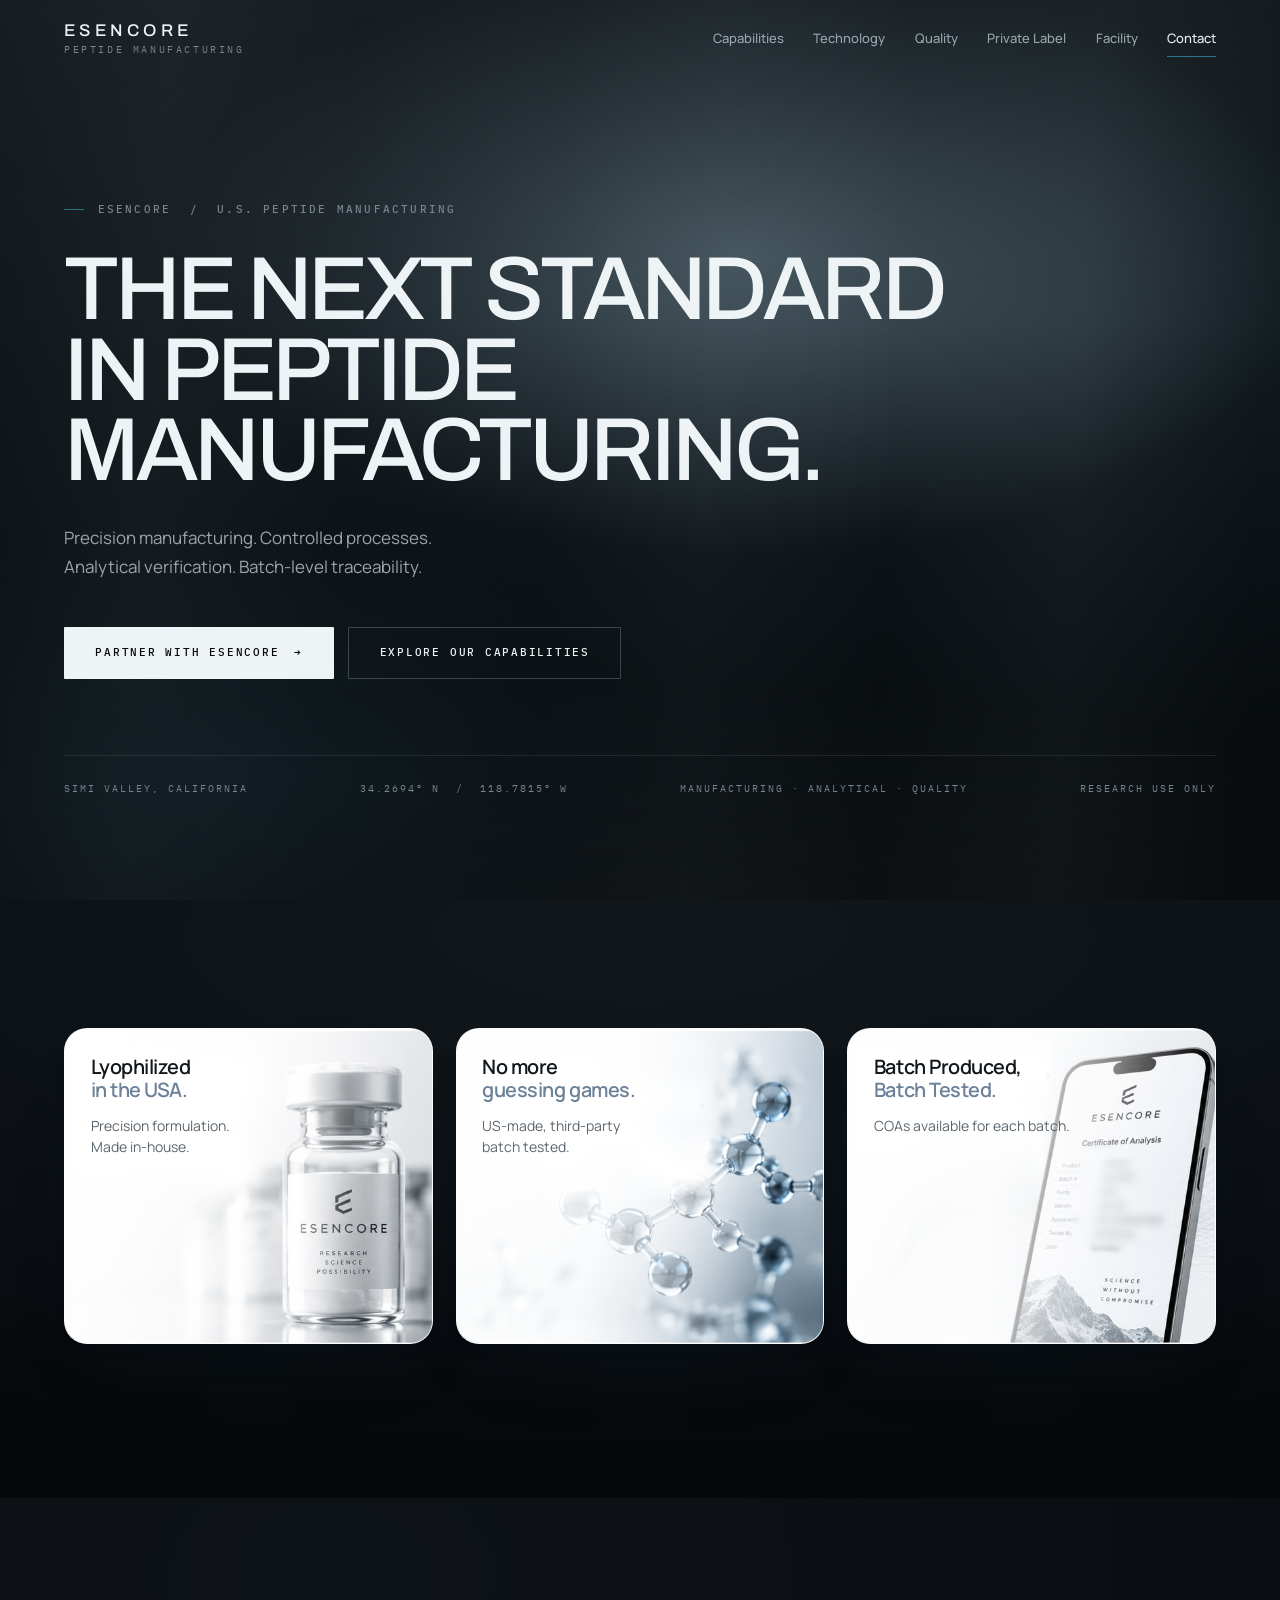
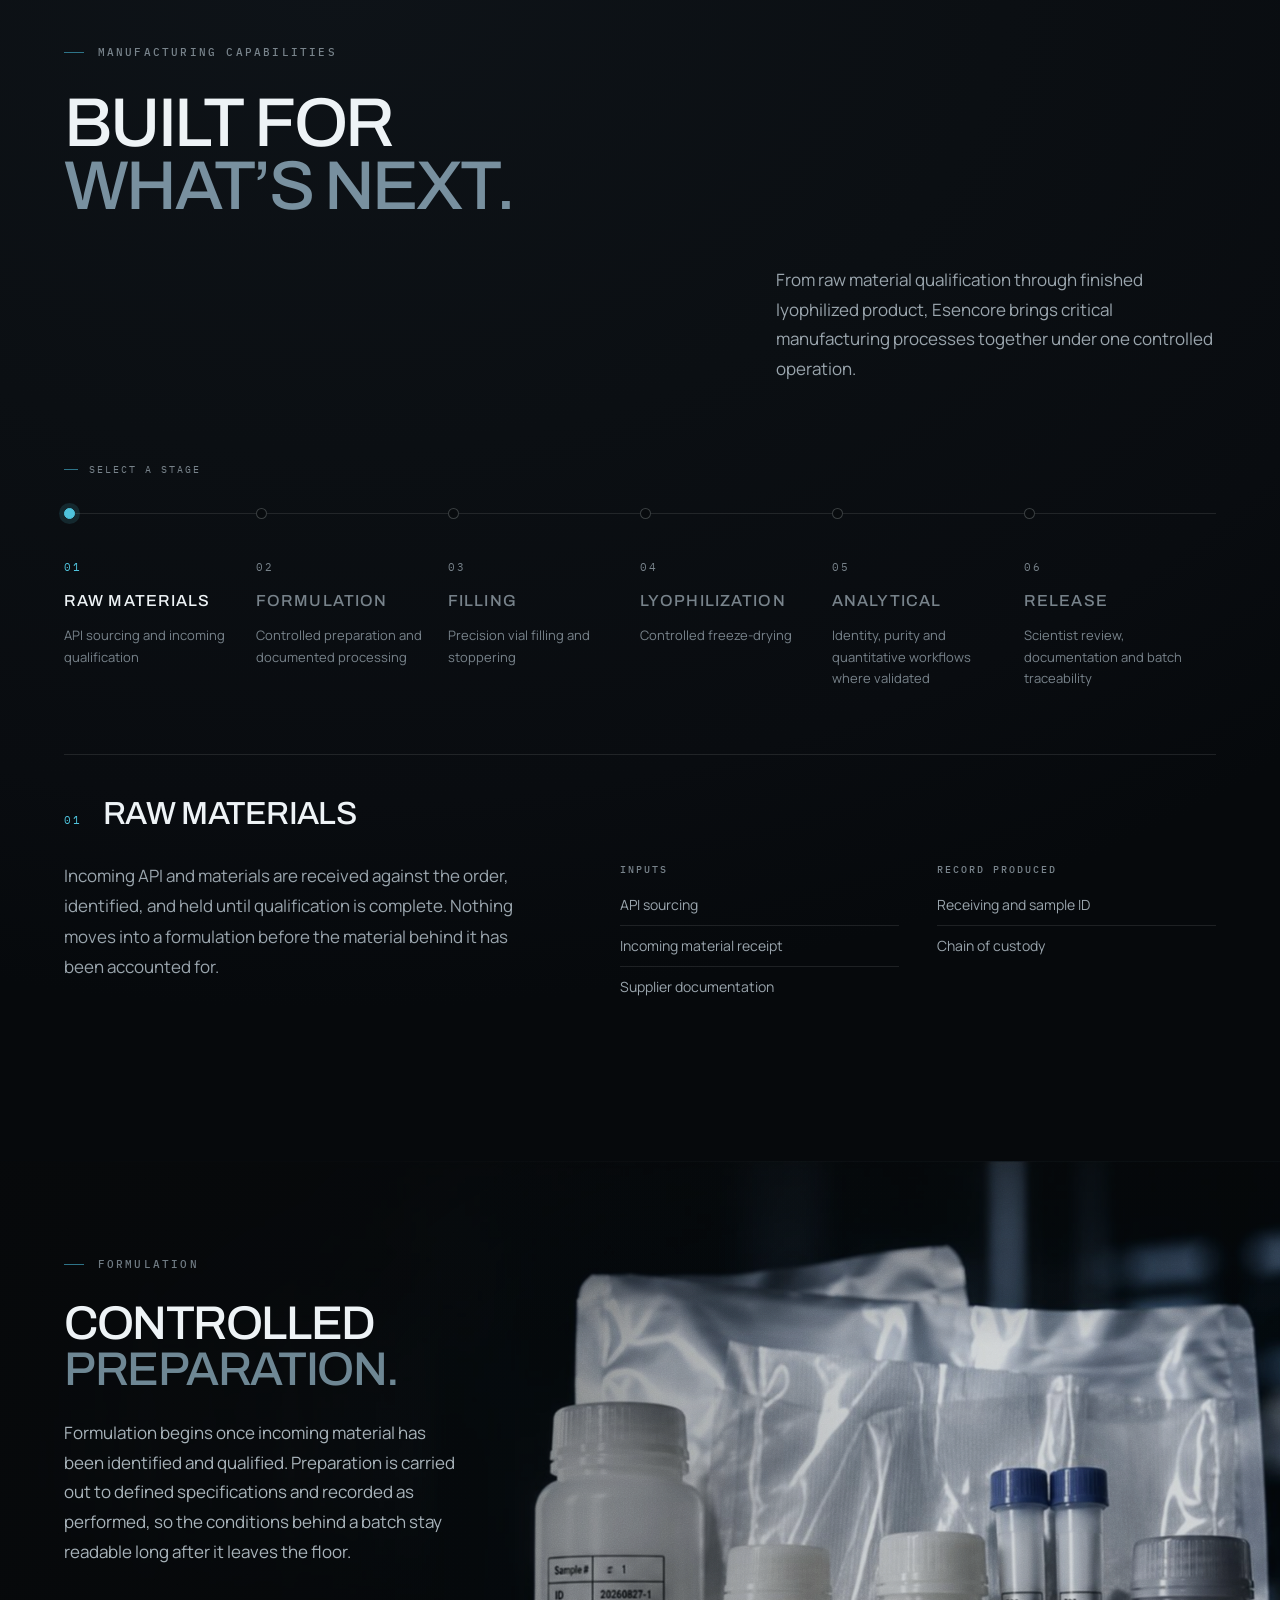
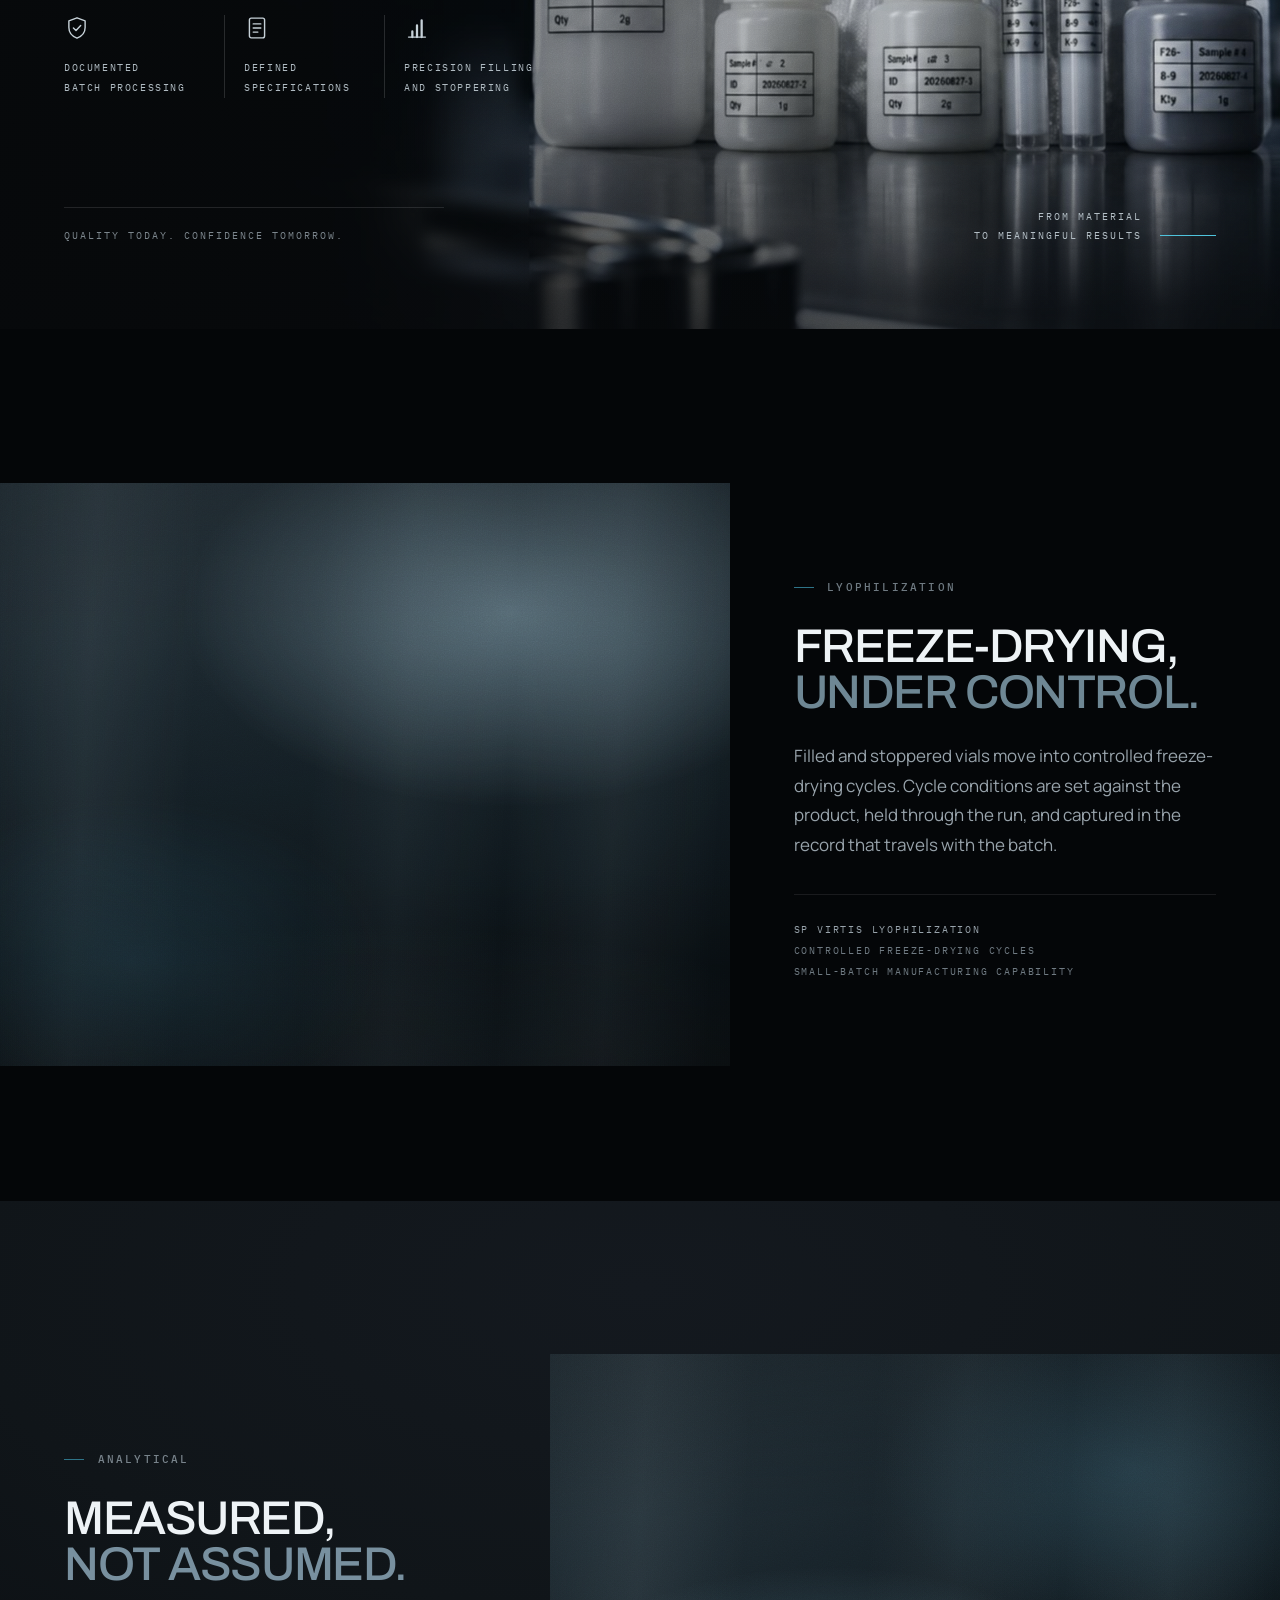
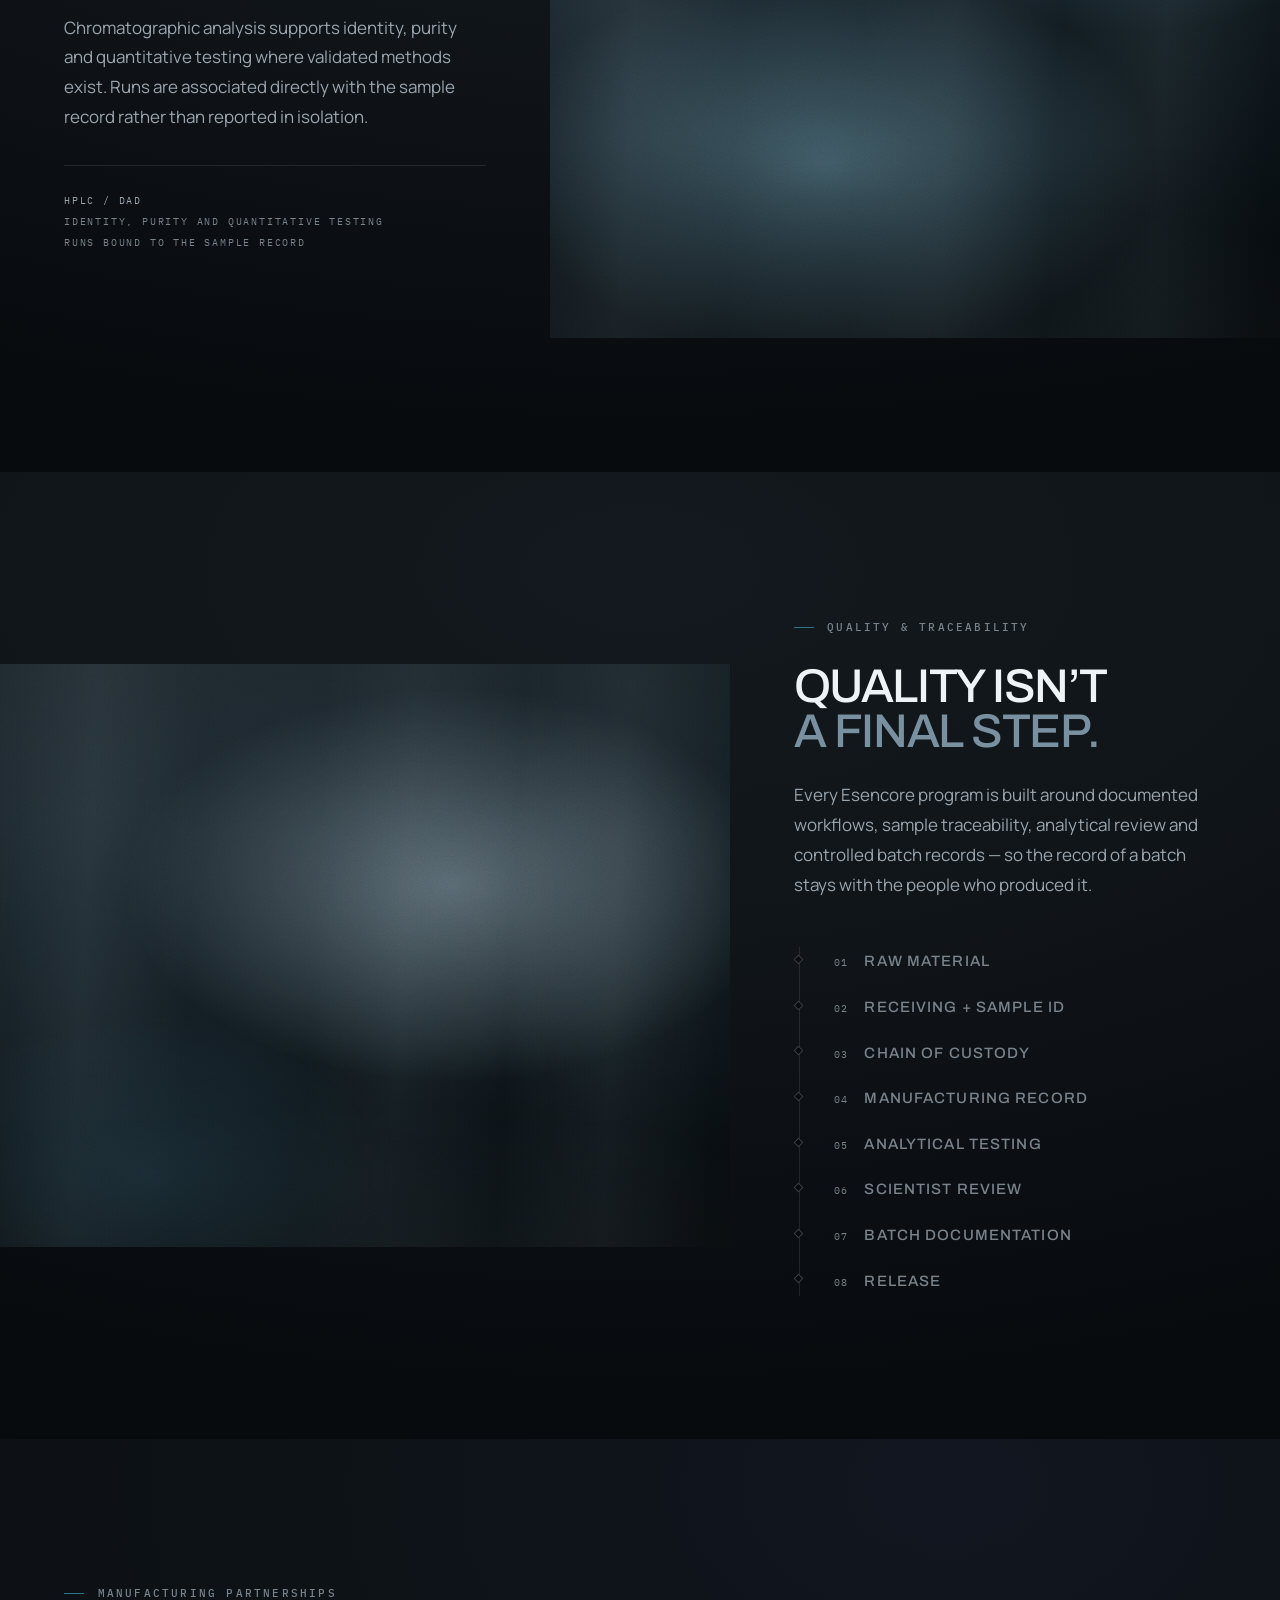
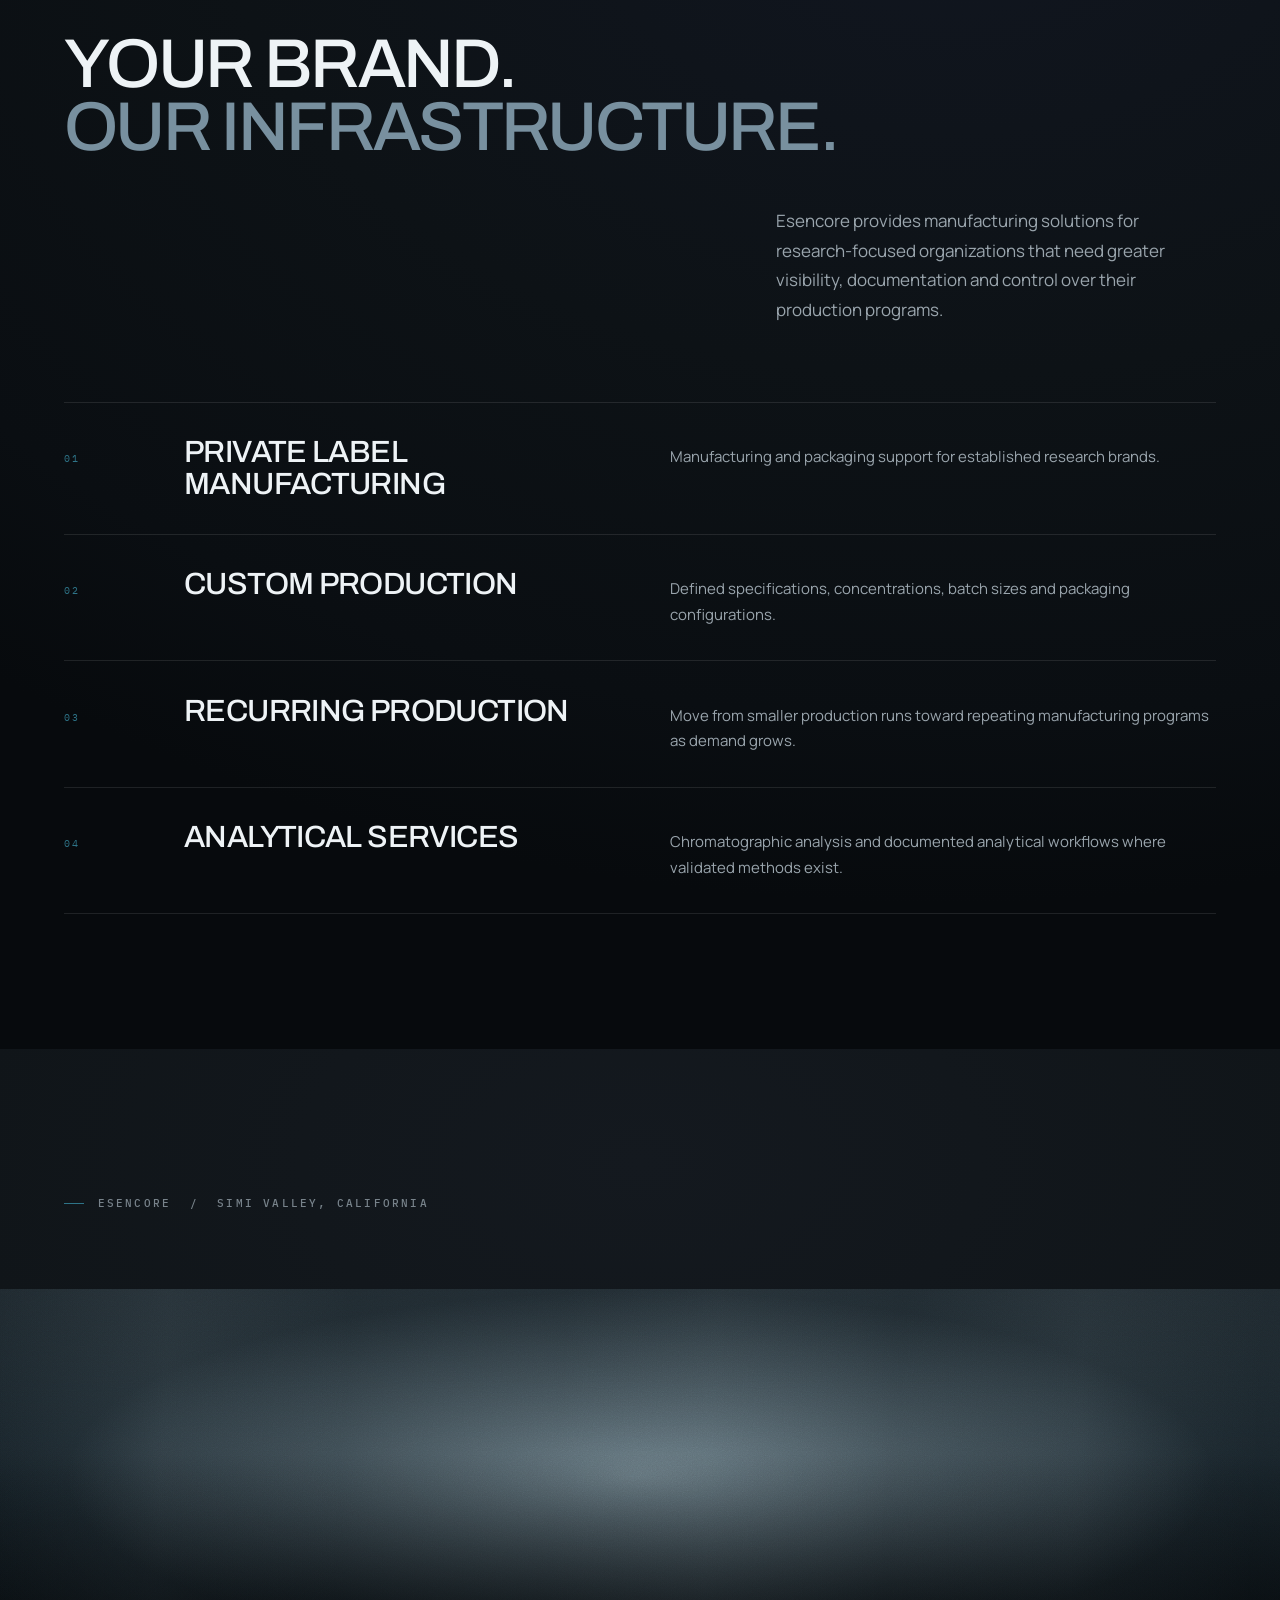
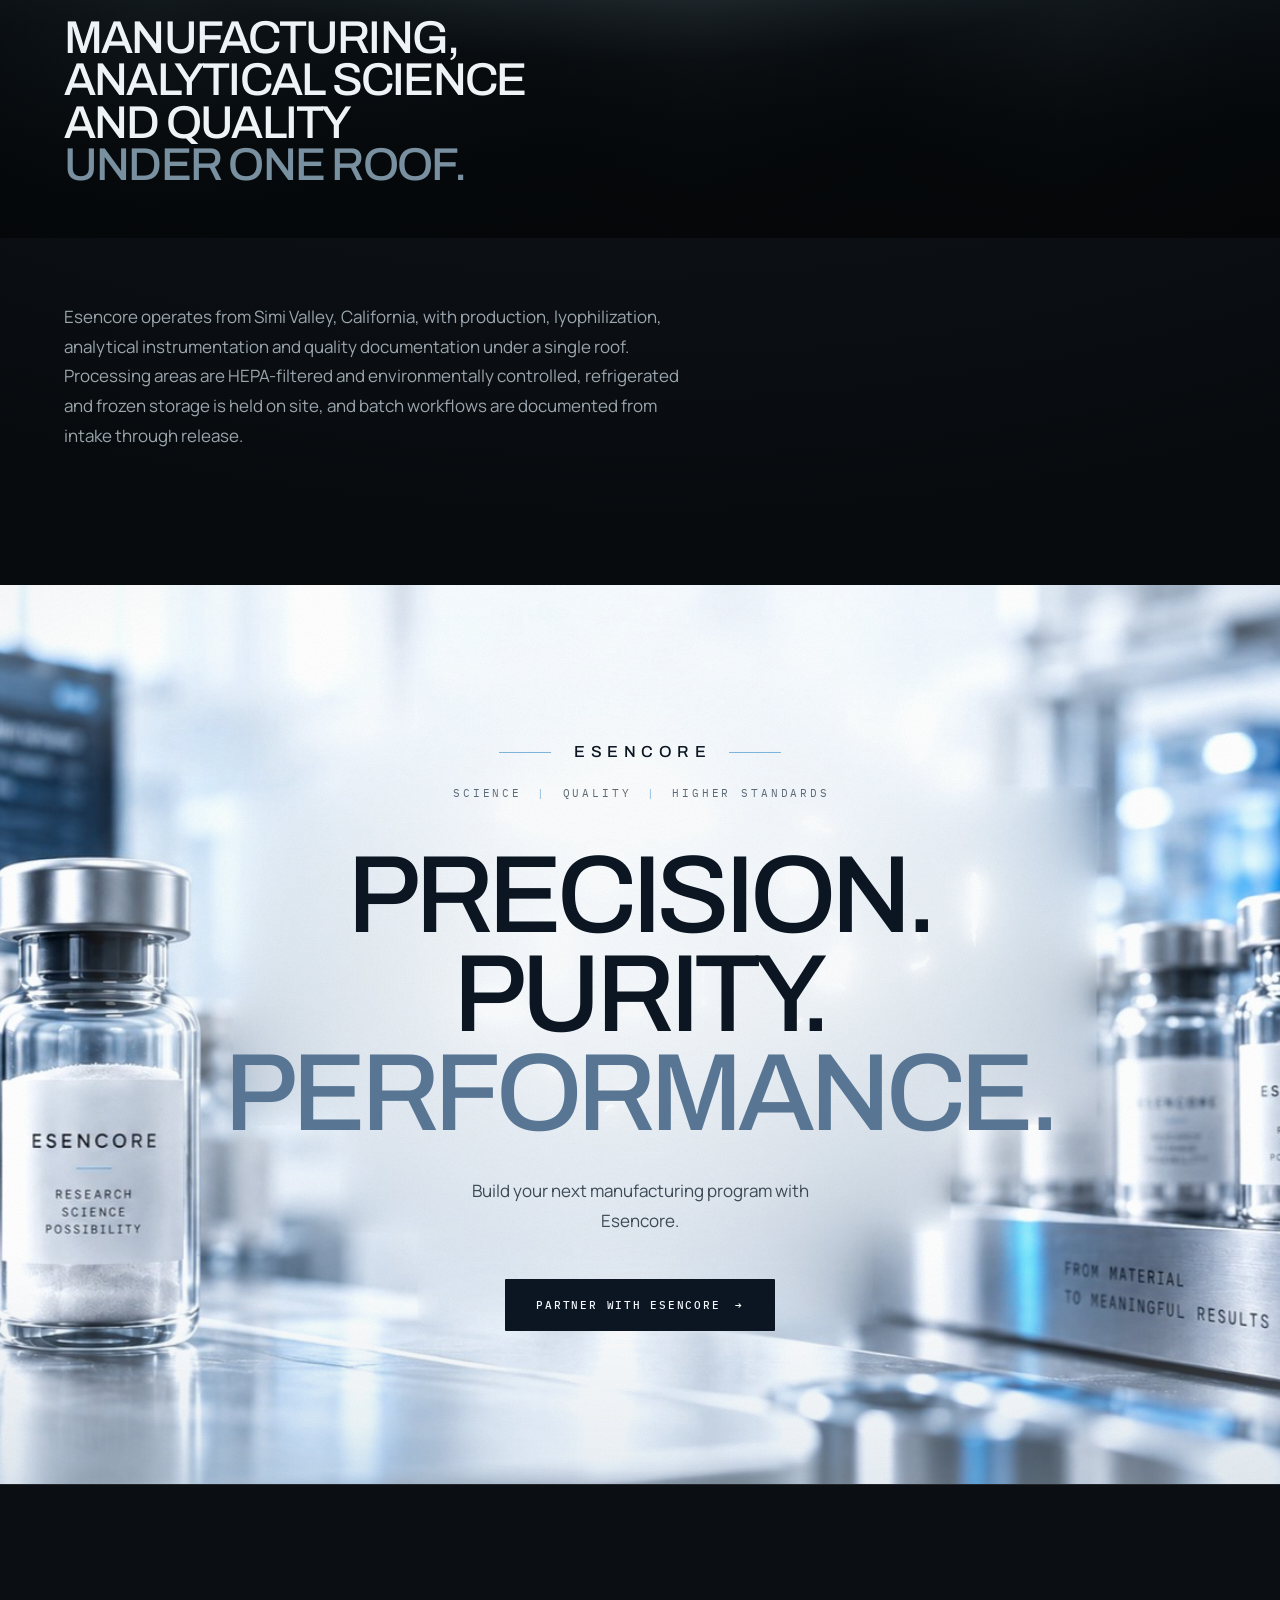
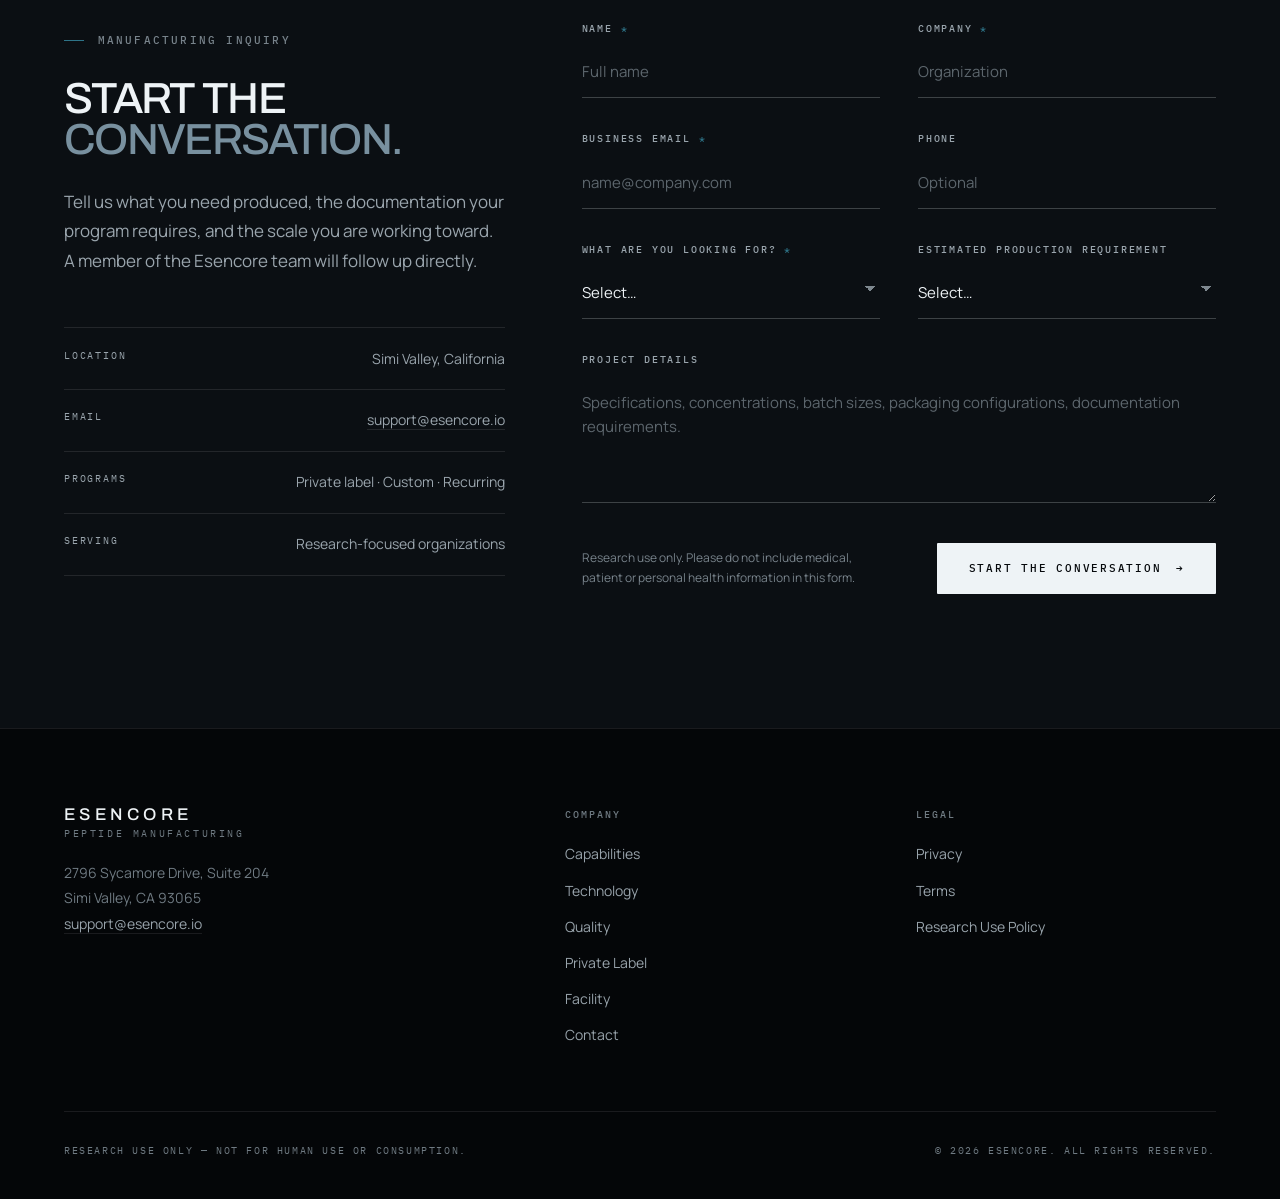
==== commit 03a25b22: "Close the film in daylight Replace the final CTA with the supplied composition: the mark set as type" ====
--- a/index.html
+++ b/index.html
@@ -152,6 +152,36 @@
   color: var(--chrome);
 }
 
+/* =================================================================
+   LIGHT SCOPE
+   The mirror of .on-dark. Same token names, daylight values — so a
+   section can be lit from the other side without one component rule
+   being rewritten.
+   ================================================================= */
+.on-light{
+  color-scheme: light;
+  --white:  #FFFFFF;
+  --ink:    #EEF3F7;
+  --ink-2:  #E7EDF3;
+  --ink-3:  #F4F7FA;
+  --void:   #DCE4EB;
+  --chrome: #0B1622;
+  --dim:    #3C4A56;
+  --faint:  #5C6A75;
+  --line:   rgba(11,22,34,.14);
+  --line-2: rgba(11,22,34,.26);
+  --accent:     #2C7CB4;
+  --accent-2:   #1E5F8E;
+  --accent-dim: #7FB4DA;
+  --mute-head:  #587693;
+  background: var(--ink);
+  color: var(--chrome);
+}
+/* A filled button in daylight is a dark slab with light type. */
+.on-light .btn-fill{ background:var(--chrome); color:#F2F7FB; }
+.on-light .btn-fill:hover{ background:#132434; }
+.on-light .btn-fill:hover .arw{ color:var(--accent-dim); }
+
 /* Section grounds for the scroll progression */
 .bg-white{
   background:radial-gradient(120% 84% at 50% 10%,
@@ -663,8 +693,13 @@
   padding-block:clamp(1.6rem,2.6vw,2.25rem); border-bottom:1px solid var(--line);
   transition:border-color .5s var(--ease);
 }
+/* Narrow: number and title share a row, the description spans beneath.
+   Without the span the description lands in the auto-sized first column and
+   sizes it to its own max-content — 164px of horizontal page scroll. */
+.svc li > p{ grid-column:1 / -1; }
 @media (min-width:820px){
   .svc li{ grid-template-columns:5rem minmax(0,.9fr) minmax(0,1.1fr); gap:2.5rem; }
+  .svc li > p{ grid-column:auto; }
 }
 .svc li:hover{ border-bottom-color:var(--line-2); }
 .svc .n{ font-family:var(--mono); font-size:var(--fs-micro); letter-spacing:.18em; color:var(--accent-dim); }
@@ -692,29 +727,67 @@
 /* =================================================================
    FINAL CTA
    ================================================================= */
-/* The story ends in daylight: the vials sit in soft blue-white illumination
-   with a great deal of air around the closing statement. */
+/* THE CLOSE
+   The one daylight room in the film. The plate is already bright and
+   clean, so it takes no grade — a soft scrim carries legibility and
+   the vignette pulls the corners down instead of the centre. */
 .final{
-  position:relative; padding-block:clamp(9rem,19vw,21rem);
+  position:relative; padding-block:clamp(6rem,12vw,12rem);
+  min-height:min(86svh, 880px);
+  display:flex; align-items:center;
+  background:var(--ink); overflow:hidden; isolation:isolate;
+}
+.final .frame{ position:absolute; inset:0; }
+.final .frame::before{
   background:
-    radial-gradient(70% 50% at 50% 42%, rgba(28,38,46,.55) 0%, rgba(8,11,14,0) 72%),
-    linear-gradient(180deg, #080B0E 0%, #06090C 40%, #040608 100%);
-  overflow:hidden; isolation:isolate;
-}
-.final .frame{ position:absolute; inset:0; }
-.final .frame img{ filter:brightness(.44) contrast(1.18) saturate(.44); opacity:.55; }
+    radial-gradient(70% 56% at 50% 34%, #FFFFFF 0%, rgba(255,255,255,0) 72%),
+    linear-gradient(168deg, #F4F8FB 0%, #E6EDF4 46%, #D9E3EC 100%);
+}
+.final .frame img{ filter:brightness(1.02) contrast(1.02) saturate(.96); }
+.final .frame::after{ opacity:.10; mix-blend-mode:multiply; }
 .final .vig{
   background:
-    radial-gradient(100% 80% at 50% 48%, rgba(4,6,8,.42) 0%, rgba(4,6,8,.92) 66%, #040608 100%),
-    linear-gradient(0deg, rgba(18,52,66,.16), rgba(18,52,66,.16));
+    radial-gradient(46% 42% at 50% 44%, rgba(247,250,252,.86) 0%, rgba(247,250,252,.52) 58%, rgba(247,250,252,0) 100%),
+    radial-gradient(120% 96% at 50% 46%, rgba(190,206,220,0) 52%, rgba(150,172,192,.30) 100%),
+    linear-gradient(180deg, rgba(255,255,255,.34) 0%, rgba(255,255,255,0) 22%, rgba(255,255,255,0) 74%, rgba(206,220,232,.42) 100%);
 }
 .final .wrap{ position:relative; z-index:5; text-align:center; }
+
+.final-mark{
+  display:flex; align-items:center; justify-content:center; gap:1.15rem;
+  font-family:var(--display); font-weight:500;
+  font-size:clamp(1rem,1.2vw,1.1875rem); letter-spacing:.34em;
+  text-transform:uppercase; color:var(--chrome);
+}
+.final-mark span{ padding-left:.34em; }
+.final-mark i{ display:block; width:clamp(34px,4vw,58px); height:1px; background:var(--accent-dim); flex:none; }
+.final-tag{
+  margin-top:1.1rem; font-family:var(--mono); font-weight:400;
+  font-size:var(--fs-label); letter-spacing:.26em; text-transform:uppercase;
+  color:var(--faint); padding-left:.26em;
+}
+.final-tag i{ font-style:normal; color:var(--accent-dim); padding:0 .5em; }
+
 .final .title{
   font-size:clamp(2.75rem,8.6vw,7.5rem); margin-top:clamp(2rem,3.4vw,3rem);
   letter-spacing:-.048em; line-height:.90;
 }
-.final .copy{ margin:clamp(1.75rem,3vw,2.5rem) auto 0; max-width:36ch; }
-.final .btn{ margin-top:clamp(2.25rem,4vw,3.25rem); }
+.final .copy{ margin:clamp(1.6rem,2.6vw,2.25rem) auto 0; max-width:34ch; color:var(--dim); }
+.final .btn{ margin-top:clamp(2rem,3.4vw,2.75rem); }
+
+/* Narrow: a landscape plate in a portrait box crops to the empty middle of
+   the room. Shorten the box and pan left so the vial stays in the shot. */
+@media (max-width:720px){
+  .final{ min-height:min(74svh, 620px); padding-block:clamp(5rem,14vw,7rem); }
+  .final .frame img{ object-position:12% 60%; }
+  /* A near-solid card of light behind the type; the room stays visible at the
+     edges. Half-transparent haze over a pale photograph reads as fog. */
+  .final .vig{
+    background:
+      radial-gradient(86% 44% at 50% 46%, rgba(249,251,253,.97) 0%, rgba(249,251,253,.93) 46%, rgba(249,251,253,.34) 82%, rgba(249,251,253,0) 100%),
+      linear-gradient(180deg, rgba(255,255,255,.34) 0%, rgba(255,255,255,0) 18%, rgba(255,255,255,0) 72%, rgba(202,217,230,.50) 100%);
+  }
+}
 
 /* =================================================================
    INQUIRY FORM
@@ -1077,14 +1150,14 @@
 </section>
 
 <!-- ================================================================ FINAL CTA ================================================================ -->
-<section class="final" id="final">
-  <div class="frame" aria-hidden="true" style="--kx:30%;--ky:28%;--k1:rgba(140,168,182,.42);--bx:78%;--by:84%;--k2:rgba(40,74,90,.40);--ang:160deg">
-    <img data-fb="https://images.pexels.com/photos/7470819/pexels-photo-7470819.jpeg?auto=compress&amp;cs=tinysrgb&amp;w=1400" data-fb-srcset="https://images.pexels.com/photos/7470819/pexels-photo-7470819.jpeg?auto=compress&amp;cs=tinysrgb&amp;w=900 900w, https://images.pexels.com/photos/7470819/pexels-photo-7470819.jpeg?auto=compress&amp;cs=tinysrgb&amp;w=1400 1400w, https://images.pexels.com/photos/7470819/pexels-photo-7470819.jpeg?auto=compress&amp;cs=tinysrgb&amp;w=2000 2000w, https://images.pexels.com/photos/7470819/pexels-photo-7470819.jpeg?auto=compress&amp;cs=tinysrgb&amp;w=2600 2600w" src="img/lyophilization-1400.jpg" srcset="img/lyophilization-900.jpg 900w, img/lyophilization-1400.jpg 1400w, img/lyophilization-2000.jpg 2000w, img/lyophilization-2600.jpg 2600w" sizes="100vw"
-             alt="" width="1600" height="1067" decoding="async" loading="lazy">
+<section class="final on-light" id="final">
+  <figure class="frame" data-scale="1.05" aria-hidden="true">
+    <img src="img/cta-1400.jpg" srcset="img/cta-900.jpg 900w, img/cta-1400.jpg 1400w, img/cta-2000.jpg 2000w" sizes="100vw" alt="" width="1400" height="840" loading="lazy" decoding="async">
     <span class="vig"></span>
-  </div>
+  </figure>
   <div class="wrap" data-in>
-    <p class="eyebrow" style="justify-content:center">Esencore</p>
+    <p class="final-mark"><i></i><span>Esencore</span><i></i></p>
+    <p class="final-tag">Science <i>|</i> Quality <i>|</i> Higher Standards</p>
     <h2 class="title"><span>Precision.</span><span>Purity.</span><span class="mute">Performance.</span></h2>
     <p class="copy">Build your next manufacturing program with Esencore.</p>
     <a class="btn btn-fill" href="#contact">Partner With Esencore <span class="arw">&#8594;</span></a>
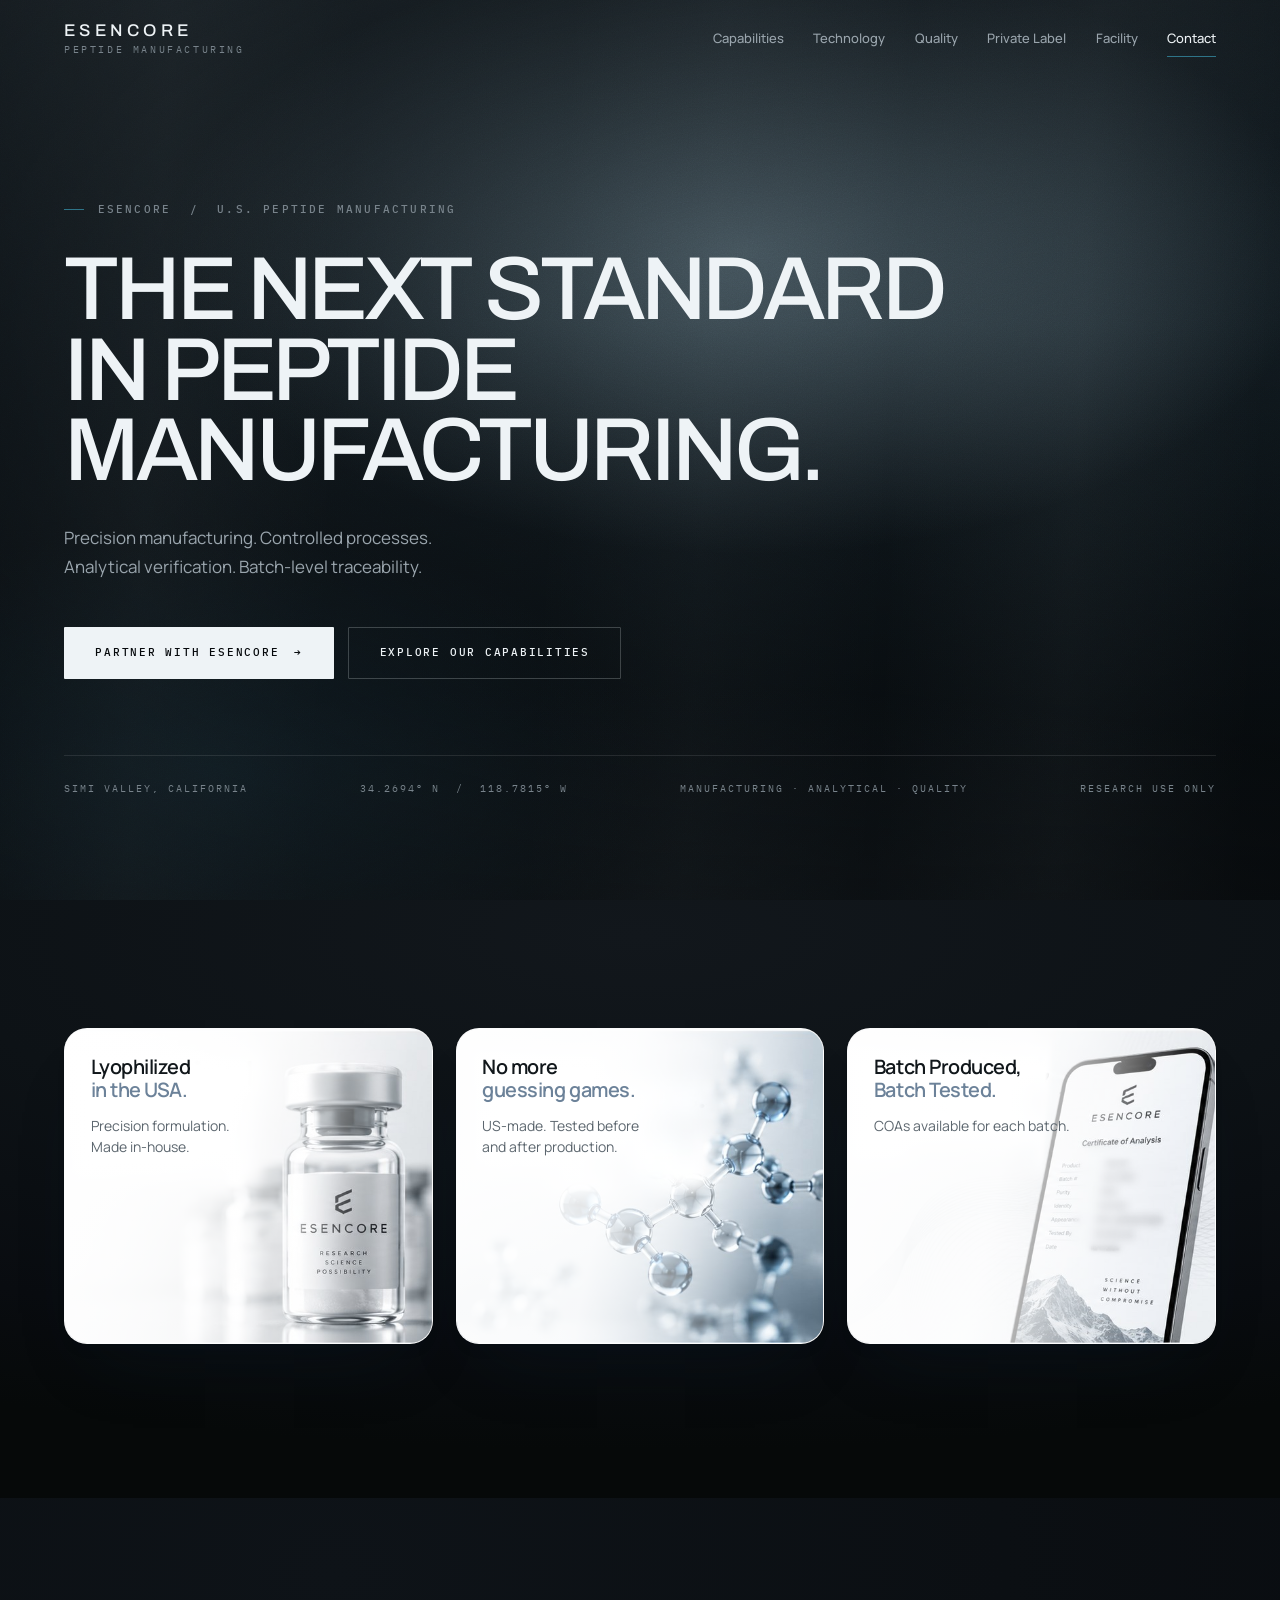
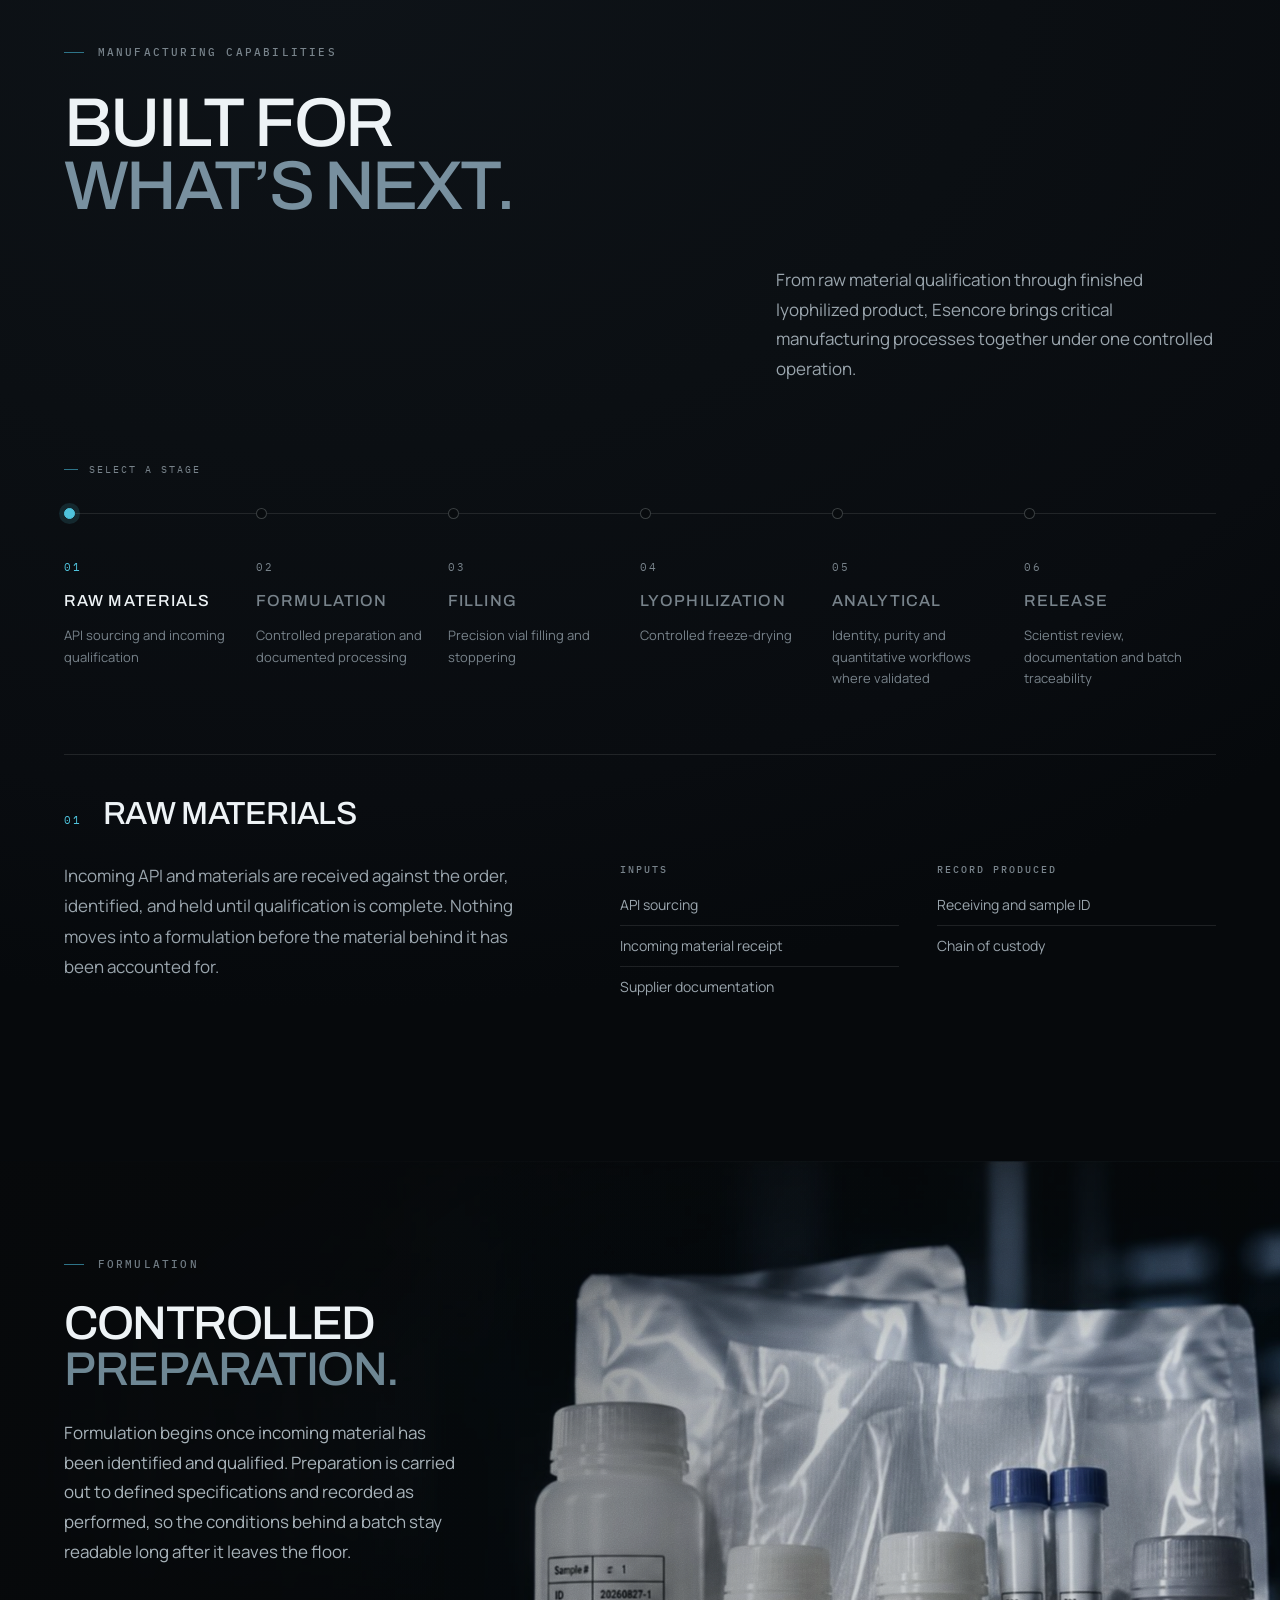
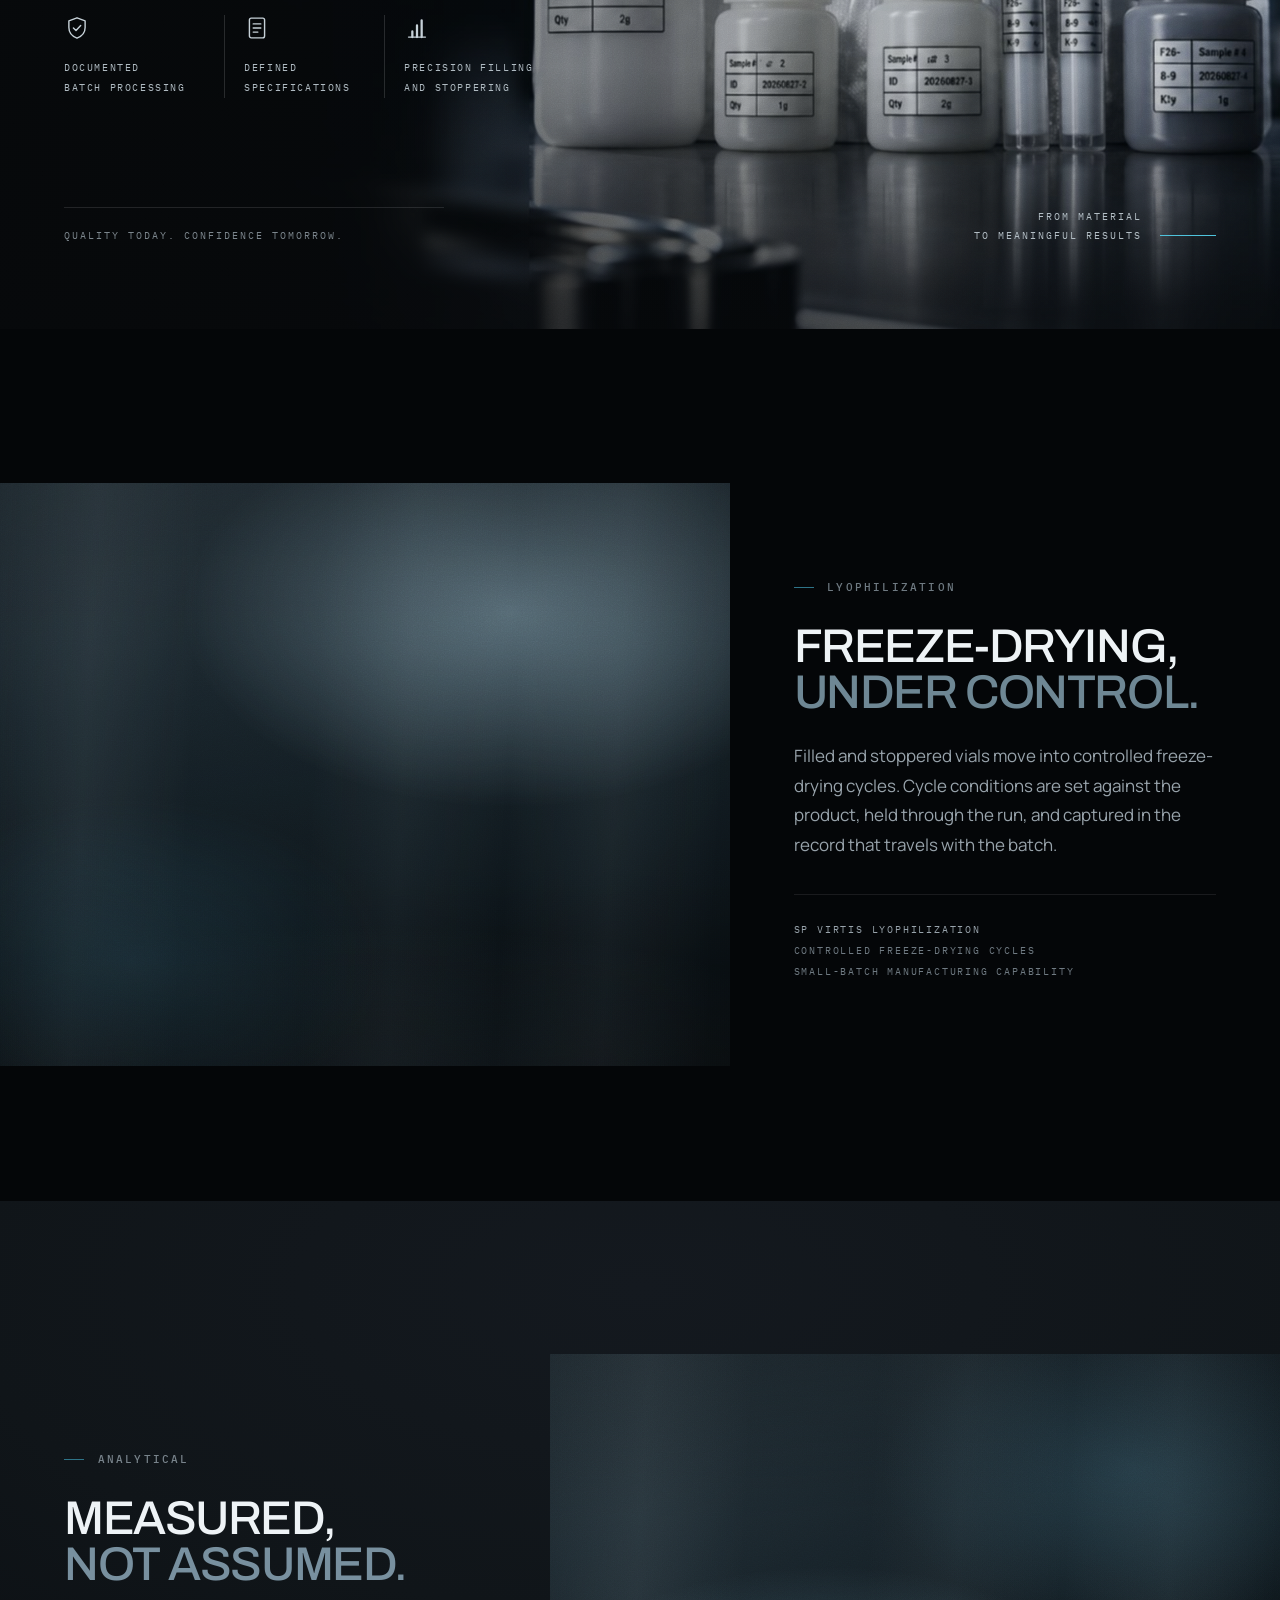
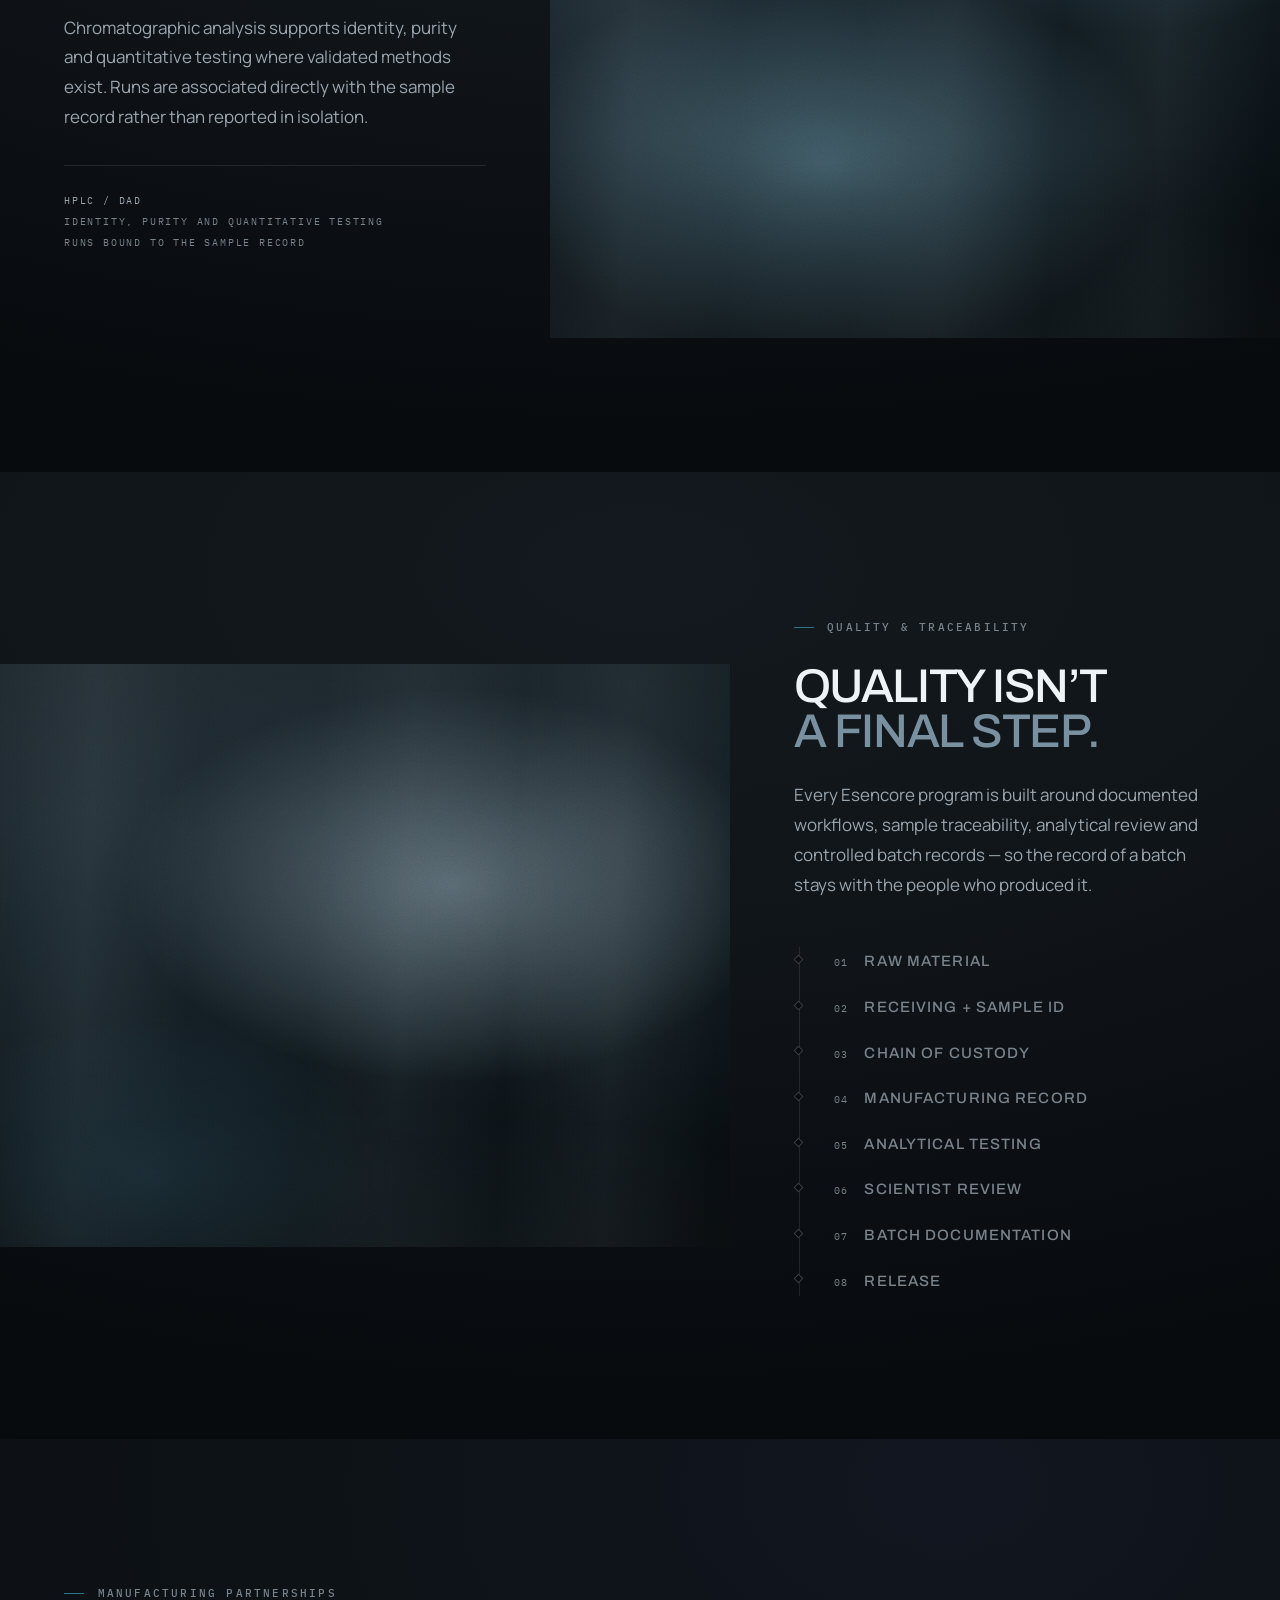
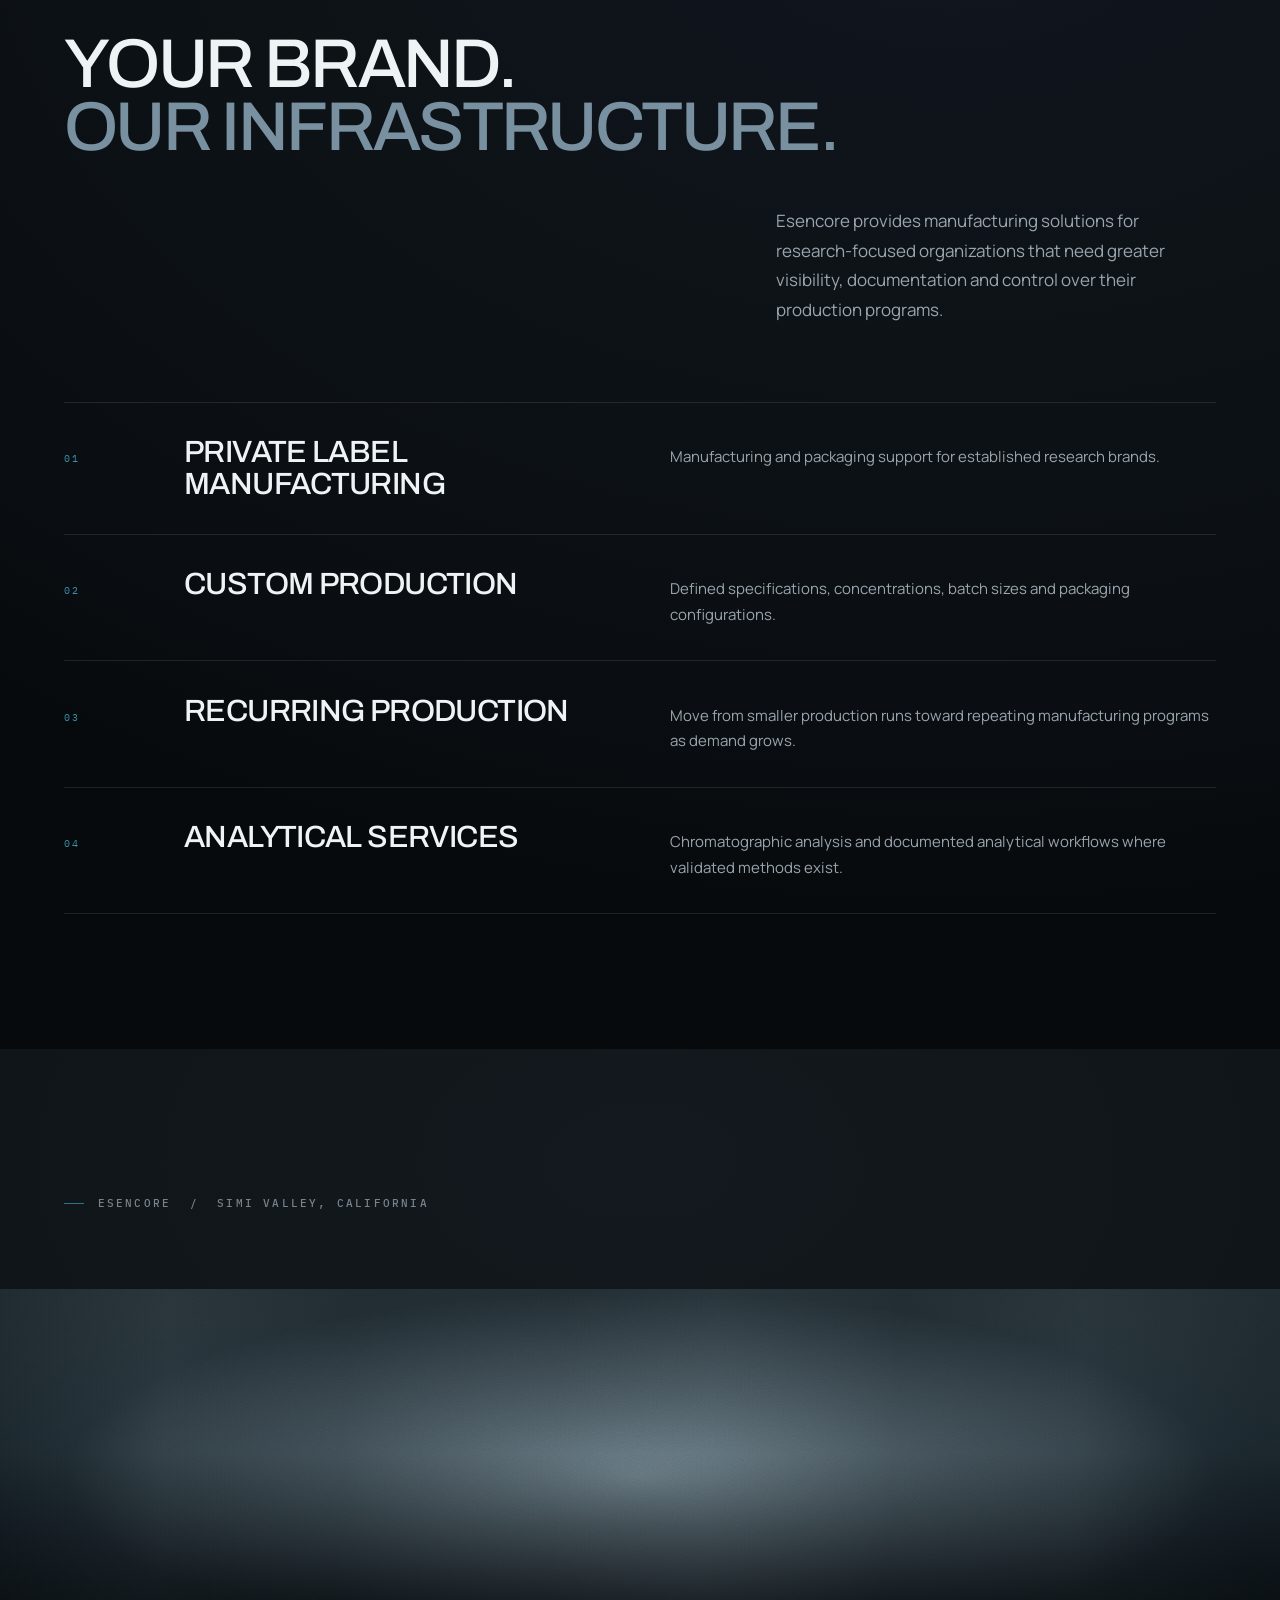
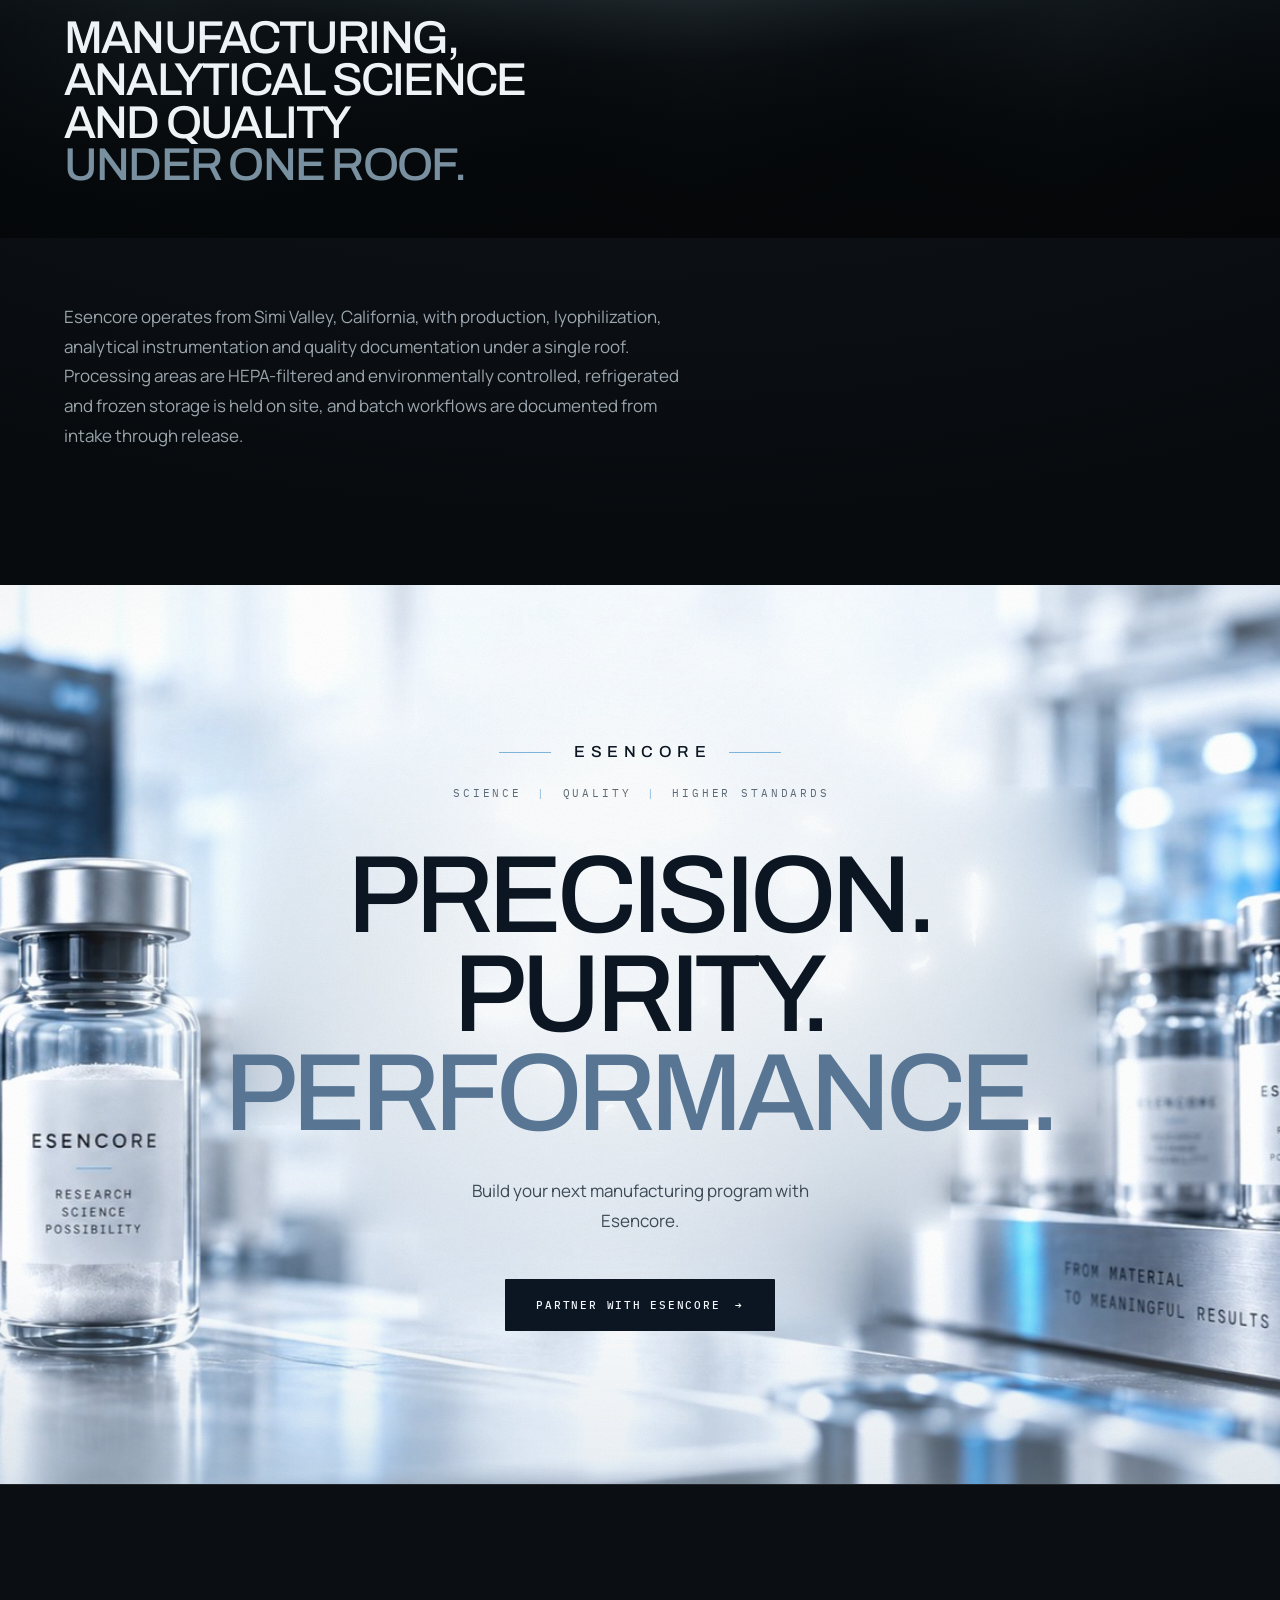
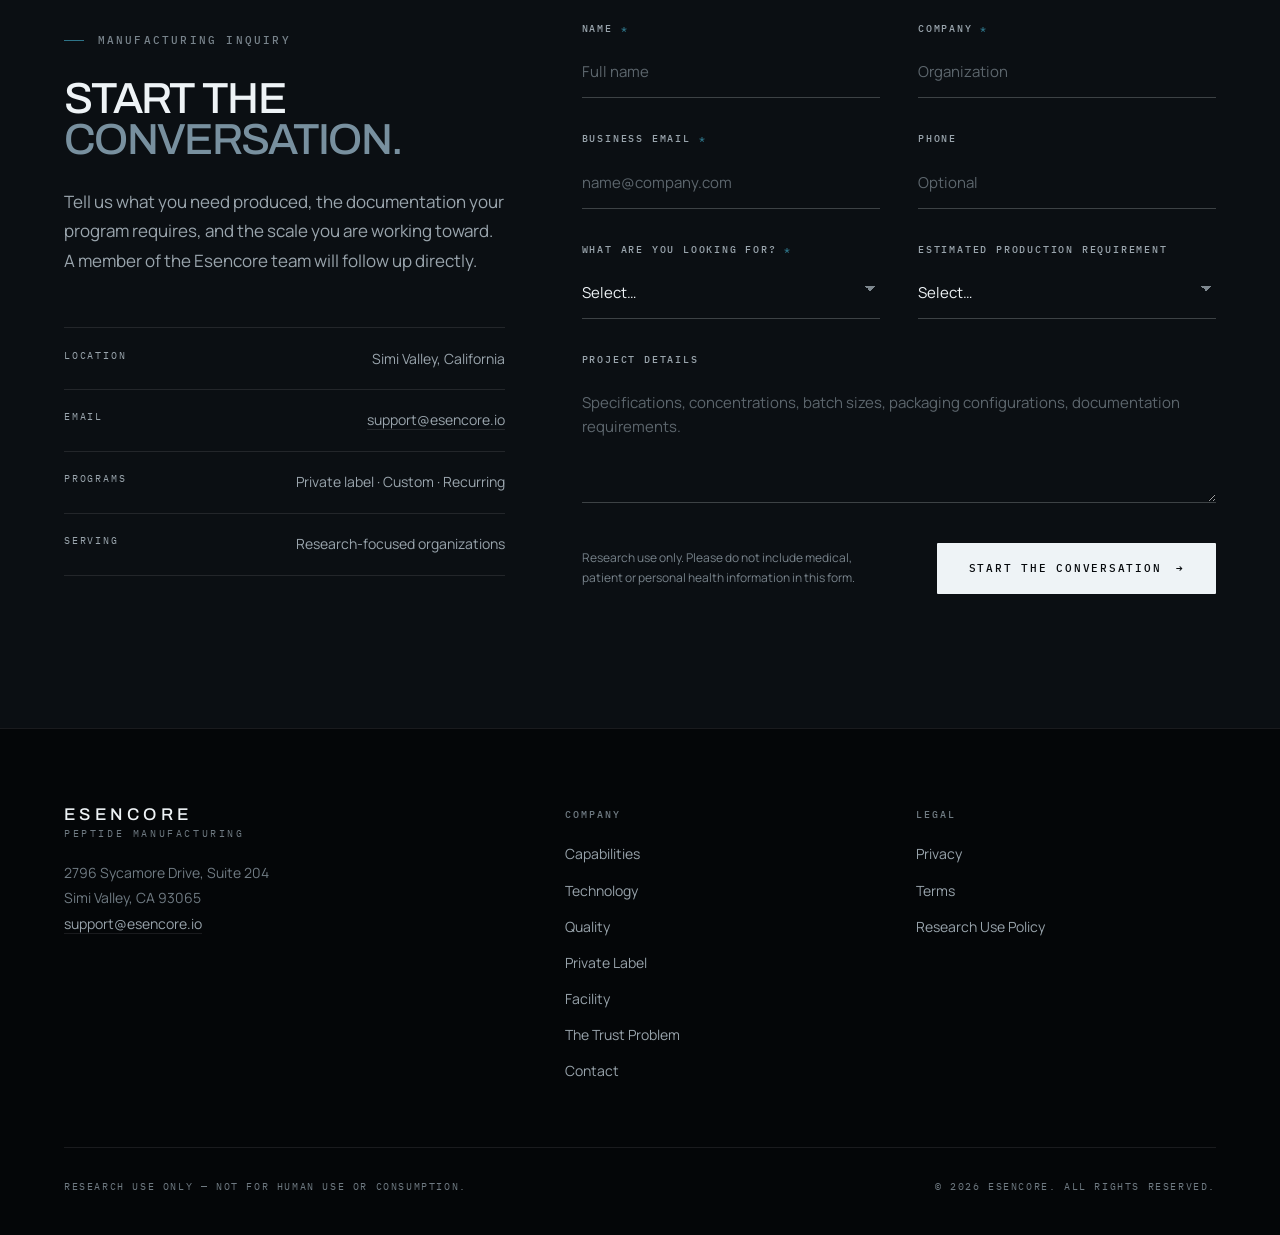
==== commit 17afd33b: "Add The Trust Problem A position page arguing the thing the rest of the site only implies: that a pu" ====
--- a/index.html
+++ b/index.html
@@ -38,334 +38,8 @@
 <link rel="preload" as="image" fetchpriority="high" href="img/hero-2000.jpg"
       imagesrcset="img/hero-900.jpg 900w, img/hero-1400.jpg 1400w, img/hero-2000.jpg 2000w, img/hero-2600.jpg 2600w" imagesizes="100vw">
 
+<link rel="stylesheet" href="/assets/core.css">
 <style>
-/* =================================================================
-   ESENCORE — CINEMATIC BUILD
-   One committed dark world. Every colour painted explicitly.
-   ================================================================= */
-:root{
-  color-scheme: dark;
-
-  /* ---------------------------------------------------------------
-     GROUNDS — near-black with a cool undertone. Four close steps, so
-     sections separate by a hair rather than by contrast.
-     --------------------------------------------------------------- */
-  --white:  #12171C;   /* elevated surface   */
-  --ink:    #080B0E;   /* page ground        */
-  --ink-2:  #0B0F13;   /* cool surface       */
-  --ink-3:  #0E1318;   /* raised surface     */
-  --void:   #040608;   /* deepest — the equipment interiors */
-  --steel:  #8C99A3;
-
-  /* Text */
-  --chrome: #EEF3F6;
-  --dim:    #9AA5AD;
-  --faint:  #78838B;
-
-  /* Lines */
-  --line:   rgba(238,243,246,.10);
-  --line-2: rgba(238,243,246,.22);
-
-  /* One restrained cyan. State, rails, focus — never decoration. */
-  --accent:     #4FC3DC;
-  --accent-2:   #7FD9EC;
-  --accent-dim: #2E7488;
-  --mute-head:  #78909F;
-
-  --display:'Archivo','Helvetica Neue',Helvetica,Arial,sans-serif;
-  --body:'Manrope','Helvetica Neue',Helvetica,Arial,sans-serif;
-  --mono:'IBM Plex Mono',ui-monospace,'SF Mono',Menlo,Consolas,monospace;
-
-  --fs-hero:  clamp(2.5rem, 7vw, 7.75rem);
-  --fs-h2:    clamp(1.875rem, 5.4vw, 5.25rem);
-  --fs-h3:    clamp(2.125rem, 3.7vw, 3.625rem);
-  --fs-body:  clamp(1.0625rem, 1.05vw, 1.1875rem);
-  --fs-label: .6875rem;
-  --fs-micro: .625rem;
-
-  /* Scene rhythm — each section is its own room */
-  --pad:    clamp(5rem, 10.5vw, 12.25rem);
-  --gutter: clamp(22px, 5vw, 72px);
-  --maxw:   1320px;
-  --nav-h:  78px;
-
-  --ease: cubic-bezier(.22,.68,.24,1);
-  --ease-soft: cubic-bezier(.16,.84,.28,1);
-}
-
-*,*::before,*::after{ box-sizing:border-box; }
-html{
-  -webkit-text-size-adjust:100%;
-  scroll-behavior:smooth;
-  scroll-padding-top: calc(var(--nav-h) + 12px);
-}
-body{
-  margin:0;
-  background: var(--ink);
-  color: var(--chrome);
-  font-family: var(--body);
-  font-size: var(--fs-body);
-  line-height:1.72;
-  font-weight:400;
-  -webkit-font-smoothing:antialiased;
-  overflow-x:hidden;
-}
-img{ display:block; max-width:100%; }
-figure,figcaption{ margin:0; }
-svg{ display:block; }
-a{ color:inherit; text-decoration:none; }
-button,input,select,textarea{ font:inherit; color:inherit; }
-h1,h2,h3,h4{ margin:0; font-family:var(--display); font-weight:500; }
-p{ margin:0; }
-ul,ol{ margin:0; padding:0; list-style:none; }
-[hidden]{ display:none !important; }
-:focus-visible{ outline:2px solid var(--accent); outline-offset:3px; }
-
-.wrap{
-  width:100%; max-width:var(--maxw);
-  margin-inline:auto; padding-inline:var(--gutter);
-}
-.sr-only{ position:absolute; width:1px; height:1px; padding:0; margin:-1px; overflow:hidden; clip:rect(0 0 0 0); white-space:nowrap; border:0; }
-
-/* =================================================================
-   DARK SCOPE
-   A section marked .on-dark redeclares the same tokens in navy, so
-   every component inside inherits the darker lighting without a
-   single component rule being rewritten. This is how the page moves
-   between daylight and the cinematic equipment moments.
-   ================================================================= */
-.on-dark{
-  --white:  #080B0E;
-  --ink:    #040608;
-  --ink-2:  #06090C;
-  --ink-3:  #0A0E12;
-  --chrome: #EEF3F6;
-  --dim:    #98A3AB;
-  --faint:  #6F7A82;
-  --line:   rgba(238,243,246,.09);
-  --line-2: rgba(238,243,246,.20);
-  --accent:     #4FC3DC;
-  --accent-2:   #7FD9EC;
-  --accent-dim: #2E7488;
-  --mute-head:  #6E8794;
-  background: var(--ink);
-  color: var(--chrome);
-}
-
-/* =================================================================
-   LIGHT SCOPE
-   The mirror of .on-dark. Same token names, daylight values — so a
-   section can be lit from the other side without one component rule
-   being rewritten.
-   ================================================================= */
-.on-light{
-  color-scheme: light;
-  --white:  #FFFFFF;
-  --ink:    #EEF3F7;
-  --ink-2:  #E7EDF3;
-  --ink-3:  #F4F7FA;
-  --void:   #DCE4EB;
-  --chrome: #0B1622;
-  --dim:    #3C4A56;
-  --faint:  #5C6A75;
-  --line:   rgba(11,22,34,.14);
-  --line-2: rgba(11,22,34,.26);
-  --accent:     #2C7CB4;
-  --accent-2:   #1E5F8E;
-  --accent-dim: #7FB4DA;
-  --mute-head:  #587693;
-  background: var(--ink);
-  color: var(--chrome);
-}
-/* A filled button in daylight is a dark slab with light type. */
-.on-light .btn-fill{ background:var(--chrome); color:#F2F7FB; }
-.on-light .btn-fill:hover{ background:#132434; }
-.on-light .btn-fill:hover .arw{ color:var(--accent-dim); }
-
-/* Section grounds for the scroll progression */
-.bg-white{
-  background:radial-gradient(120% 84% at 50% 10%,
-    #14191F 0%, #101519 44%, #0B0F13 78%, #080B0E 100%);
-}
-.bg-ice{
-  background:radial-gradient(114% 82% at 26% 6%,
-    #0E1318 0%, #0B0F13 46%, #090C10 80%, #06090C 100%);
-}
-.bg-gray{
-  background:radial-gradient(118% 84% at 74% 4%,
-    #111620 0%, #0D1216 48%, #0A0E12 82%, #070A0D 100%);
-}
-
-/* ---------- Type components ---------- */
-.eyebrow{
-  font-family:var(--mono); font-size:var(--fs-label); font-weight:500;
-  letter-spacing:.2em; text-transform:uppercase; color:var(--faint);
-  display:inline-flex; align-items:center; gap:.85rem; line-height:1;
-}
-.eyebrow::before{ content:""; width:20px; height:1px; background:var(--accent-dim); flex:none; }
-
-.title{
-  font-size:var(--fs-h2);
-  line-height:.92; letter-spacing:-.038em;
-  text-transform:uppercase; font-weight:500;
-}
-.title span{ display:block; }
-.title .mute{ color:var(--mute-head); }
-
-.copy{
-  color:var(--dim); line-height:1.75; max-width:58ch;
-}
-
-/* ---------- Buttons ---------- */
-.btn{
-  display:inline-flex; align-items:center; justify-content:center; gap:.9rem;
-  font-family:var(--mono); font-size:var(--fs-label); font-weight:500;
-  letter-spacing:.16em; text-transform:uppercase; line-height:1;
-  padding:1.2rem 1.9rem; border:1px solid transparent; border-radius:1px;
-  cursor:pointer; white-space:nowrap;
-  transition:background .4s var(--ease), color .4s var(--ease),
-             border-color .4s var(--ease), transform .4s var(--ease);
-}
-.btn .arw{ transition:transform .4s var(--ease); }
-.btn:hover .arw{ transform:translateX(5px); }
-.btn-fill{ background:var(--chrome); color:#06090C; }
-.btn-fill:hover{ background:#FFFFFF; transform:translateY(-1px); }
-.btn-fill:hover .arw{ color:var(--accent-2); }
-.btn-line{ background:transparent; color:var(--chrome); border-color:var(--line-2); }
-.btn-line:hover{ border-color:var(--chrome); background:rgba(238,243,246,.06); transform:translateY(-1px); }
-.btn-line:hover .arw{ color:var(--accent); }
-
-/* =================================================================
-   PHOTOGRAPHIC GRADE
-   Source photography is bright and clinical. These layers carry it
-   to the brand's dark, cool, film-still register.
-   ================================================================= */
-.frame{
-  position:relative; overflow:hidden;
-  background:var(--void);
-  isolation:isolate;
-}
-/* Fallback field — a lit tonal ground, visible before/if the photo is absent */
-.frame::before{
-  content:""; position:absolute; inset:0; z-index:0;
-  background:
-    radial-gradient(64% 48% at var(--kx,32%) var(--ky,26%), var(--k1,rgba(168,194,208,.52)) 0%, transparent 70%),
-    radial-gradient(52% 42% at var(--bx,82%) var(--by,84%), var(--k2,rgba(72,116,136,.44)) 0%, transparent 66%),
-    radial-gradient(140% 60% at 50% 112%, rgba(140,170,186,.16) 0%, transparent 60%),
-    linear-gradient(93deg, transparent 0%, rgba(196,218,228,.075) 13%, transparent 27%,
-      transparent 43%, rgba(196,218,228,.05) 55%, transparent 69%,
-      rgba(196,218,228,.065) 83%, transparent 97%),
-    linear-gradient(var(--ang,164deg), #2B363D 0%, #192228 36%, #0D1317 72%, #05080A 100%);
-}
-.frame img{
-  position:absolute; inset:0; z-index:1;
-  width:100%; height:100%; object-fit:cover;
-  filter: brightness(.74) contrast(1.12) saturate(.62);
-  transform: translate3d(0,0,0) scale(1.12);
-  will-change: transform;
-}
-.on-dark .frame img{ filter: brightness(.66) contrast(1.14) saturate(.56); }
-.frame.noimg img{ display:none; }
-.frame.noimg .vig{ opacity:.55; }
-/* Vignette, cool wash, top/bottom falloff */
-.frame .vig{
-  position:absolute; inset:0; z-index:2; pointer-events:none;
-  background:
-    radial-gradient(124% 94% at 50% 42%, rgba(4,6,8,0) 34%, rgba(4,6,8,.56) 100%),
-    linear-gradient(180deg, rgba(4,6,8,.30) 0%, rgba(4,6,8,0) 28%, rgba(4,6,8,0) 66%, rgba(4,6,8,.46) 100%),
-    linear-gradient(0deg, rgba(18,52,66,.16), rgba(18,52,66,.16));
-}
-/* Film grain — one tiled raster, reused everywhere */
-.frame::after{
-  content:""; position:absolute; inset:0; z-index:3; pointer-events:none;
-  background-image:url("data:image/svg+xml,%3Csvg xmlns='http://www.w3.org/2000/svg' width='160' height='160'%3E%3Cfilter id='n'%3E%3CfeTurbulence type='fractalNoise' baseFrequency='.8' numOctaves='2' stitchTiles='stitch'/%3E%3CfeColorMatrix type='saturate' values='0'/%3E%3C/filter%3E%3Crect width='160' height='160' filter='url(%23n)'/%3E%3C/svg%3E");
-  mix-blend-mode:overlay; opacity:.18;
-}
-
-/* =================================================================
-   NAVIGATION
-   ================================================================= */
-.nav{
-  position:fixed; inset:0 0 auto 0; z-index:100; height:var(--nav-h);
-  display:flex; align-items:center;
-  border-bottom:1px solid transparent;
-  color:var(--chrome);
-  transition:background .5s var(--ease), border-color .5s var(--ease), backdrop-filter .5s var(--ease);
-}
-.nav.is-scrolled{
-  background:rgba(6,9,12,.78);
-  -webkit-backdrop-filter:saturate(180%) blur(22px);
-  backdrop-filter:saturate(180%) blur(22px);
-  border-bottom-color:var(--line);
-}
-.nav-inner{
-  width:100%; max-width:var(--maxw); margin-inline:auto;
-  padding-inline:var(--gutter);
-  display:flex; align-items:center; gap:1.5rem;
-}
-.brand{ display:flex; flex-direction:column; gap:.34rem; margin-right:auto; }
-.brand b{
-  font-family:var(--display); font-weight:500; font-size:1.0625rem;
-  letter-spacing:.26em; text-transform:uppercase; line-height:1;
-}
-.brand i{
-  font-style:normal; font-family:var(--mono); font-size:var(--fs-micro);
-  letter-spacing:.26em; text-transform:uppercase; line-height:1; color:var(--faint);
-}
-.nav-links{ display:none; gap:clamp(1.25rem,2.3vw,2.25rem); align-items:center; }
-@media (min-width:1080px){ .nav-links{ display:flex; } }
-.nav-link{
-  font-size:.8125rem; font-weight:500; color:var(--dim);
-  position:relative; padding-block:.45rem;
-  transition:color .35s var(--ease);
-}
-.nav-link::after{
-  content:""; position:absolute; left:0; right:0; bottom:0; height:1px;
-  background:var(--accent-dim); transform:scaleX(0); transform-origin:0 50%;
-  transition:transform .45s var(--ease);
-}
-.nav-link:hover{ color:var(--chrome); }
-.nav-link:hover::after,.nav-link.on::after{ transform:scaleX(1); }
-.nav-link.on{ color:var(--chrome); }
-.nav-cta{ display:none; }
-@media (min-width:800px){ .nav-cta{ display:inline-flex; padding:.9rem 1.35rem; margin-left:.75rem; } }
-
-.burger{
-  display:inline-flex; flex-direction:column; justify-content:center; gap:6px;
-  width:44px; height:44px; padding:0 11px; margin-right:-11px;
-  background:none; border:0; cursor:pointer; color:var(--chrome);
-}
-@media (min-width:1080px){ .burger{ display:none; } }
-.burger span{ display:block; height:1.5px; width:100%; background:currentColor;
-  transition:transform .45s var(--ease), opacity .25s var(--ease); }
-.burger[aria-expanded="true"] span:nth-child(1){ transform:translateY(7.5px) rotate(45deg); }
-.burger[aria-expanded="true"] span:nth-child(2){ opacity:0; }
-.burger[aria-expanded="true"] span:nth-child(3){ transform:translateY(-7.5px) rotate(-45deg); }
-
-.menu{
-  position:fixed; inset:0; z-index:99;
-  background:rgba(4,6,8,.97);
-  -webkit-backdrop-filter:blur(22px); backdrop-filter:blur(22px);
-  padding:calc(var(--nav-h) + 2.5rem) var(--gutter) 2.5rem;
-  display:flex; flex-direction:column;
-  opacity:0; visibility:hidden; transform:translateY(-10px);
-  transition:opacity .45s var(--ease), transform .45s var(--ease), visibility .45s;
-  overflow-y:auto;
-}
-.menu.open{ opacity:1; visibility:visible; transform:none; }
-.menu nav{ display:flex; flex-direction:column; }
-.menu a.ml{
-  display:block;
-  font-family:var(--display); font-weight:500;
-  font-size:clamp(1.5rem,7vw,2rem);
-  letter-spacing:-.02em; text-transform:uppercase;
-  padding-block:.95rem; border-bottom:1px solid var(--line);
-}
-.menu .btn{ margin-top:2.25rem; width:100%; }
-.menu p{ margin-top:auto; padding-top:2rem; font-family:var(--mono);
-  font-size:var(--fs-micro); letter-spacing:.2em; text-transform:uppercase; color:var(--faint); }
-body.locked{ overflow:hidden; }
-
 /* =================================================================
    HERO
    ================================================================= */
@@ -702,7 +376,7 @@
   .svc li > p{ grid-column:auto; }
 }
 .svc li:hover{ border-bottom-color:var(--line-2); }
-.svc .n{ font-family:var(--mono); font-size:var(--fs-micro); letter-spacing:.18em; color:var(--accent-dim); }
+.svc .n{ font-family:var(--mono); font-size:var(--fs-micro); letter-spacing:.18em; color:var(--accent-txt); }
 .svc h3{ font-size:clamp(1.375rem,2.4vw,2rem); letter-spacing:-.02em;
   text-transform:uppercase; line-height:1.05; font-weight:500; }
 .svc p{ color:var(--dim); font-size:.9375rem; line-height:1.7; }
@@ -851,48 +525,6 @@
 }
 .footer address a:hover, .contact-aside dd a:hover{ color:var(--chrome); border-bottom-color:var(--line-2); }
 
-/* =================================================================
-   FOOTER
-   ================================================================= */
-.footer{ background:var(--ink); border-top:1px solid var(--line); padding-block:clamp(3.5rem,6vw,5rem) 2.5rem; }
-.footer-top{ display:grid; gap:clamp(2.5rem,4vw,3.5rem); }
-@media (min-width:780px){ .footer-top{ grid-template-columns:minmax(0,1.5fr) repeat(2,minmax(0,1fr)); } }
-.footer address{ font-style:normal; margin-top:1.35rem; color:var(--faint); font-size:.875rem; line-height:1.8; }
-.footer h4{ font-family:var(--mono); font-size:var(--fs-micro); font-weight:500;
-  letter-spacing:.2em; text-transform:uppercase; color:var(--faint); margin-bottom:1.2rem; }
-.footer-links{ display:flex; flex-direction:column; gap:.75rem; }
-.footer-links a{ font-size:.875rem; color:var(--dim); width:fit-content; transition:color .35s var(--ease); }
-.footer-links a:hover{ color:var(--chrome); }
-.footer-bot{
-  margin-top:clamp(3rem,5vw,4.5rem); padding-top:1.85rem; border-top:1px solid var(--line);
-  display:flex; flex-direction:column; gap:1.1rem;
-  font-family:var(--mono); font-size:var(--fs-micro);
-  letter-spacing:.16em; text-transform:uppercase; color:var(--faint);
-}
-@media (min-width:880px){ .footer-bot{ flex-direction:row; align-items:center; justify-content:space-between; } }
-
-/* =================================================================
-   MOTION — groups, not elements
-   ================================================================= */
-.js [data-in]{ opacity:0; transform:translateY(28px); }
-.js [data-in].in{
-  opacity:1; transform:none;
-  transition:opacity 1.15s var(--ease-soft), transform 1.15s var(--ease-soft);
-  transition-delay:var(--d,0ms);
-}
-.js .hero [data-h]{ opacity:0; transform:translateY(24px); }
-.js .hero.ready [data-h]{
-  opacity:1; transform:none;
-  transition:opacity 1.1s var(--ease-soft), transform 1.1s var(--ease-soft);
-  transition-delay:var(--d,0ms);
-}
-
-@media (prefers-reduced-motion: reduce){
-  html{ scroll-behavior:auto; }
-  .js [data-in], .js .hero [data-h]{ opacity:1 !important; transform:none !important; transition:none !important; }
-  .frame img{ transform:none !important; scale:1.02; }
-  *,*::before,*::after{ animation-duration:.001ms !important; transition-duration:.001ms !important; }
-}
 </style>
 
 <script>document.documentElement.classList.add('js');</script>
@@ -982,7 +614,7 @@
         <img src="img/proof-tested-900.jpg" srcset="img/proof-tested-600.jpg 600w, img/proof-tested-900.jpg 900w, img/proof-tested-1200.jpg 1200w" sizes="(max-width: 899px) 92vw, 31vw" alt="A rendered molecular model in cool blues against a pale background." width="655" height="548" loading="lazy" decoding="async">
         <div class="pc-copy">
           <h3>No more<span class="mute">guessing games.</span></h3>
-          <p>US-made, third-party<br>batch tested.</p>
+          <p>US-made. Tested before<br>and after production.</p>
         </div>
       </li>
       <li class="pcard" data-in style="--d:220ms">
@@ -1329,14 +961,14 @@
 
   footer: {
     nav: [
-      { label:'Capabilities',  href:'#capabilities' },
-      { label:'Technology',    href:'#technology' },
-      { label:'Quality',       href:'#quality' },
-      { label:'Private Label', href:'#private-label' },
-      { label:'Facility',      href:'#facility' },
-      { label:'Contact',       href:'#contact' }
+      { label:'Capabilities',       href:'#capabilities' },
+      { label:'Technology',         href:'#technology' },
+      { label:'Quality',            href:'#quality' },
+      { label:'Private Label',      href:'#private-label' },
+      { label:'Facility',           href:'#facility' },
+      { label:'The Trust Problem',  href:'/trust' },
+      { label:'Contact',            href:'#contact' }
     ],
-    /* Replace '#' with real URLs before production deployment. */
     legal: [
       { label:'Privacy', href:'/privacy' },
       { label:'Terms', href:'/terms' },
--- a/assets/core.css
+++ b/assets/core.css
@@ -0,0 +1,379 @@
+/* =================================================================
+   ESENCORE — CORE
+   The shared half of the design system: tokens, reset, type, buttons,
+   the photographic grade, navigation, footer and motion. index.html and
+   trust.html both link this, so a palette change lands on both at once.
+   Section-specific CSS stays inline in the page that owns it.
+   ================================================================= */
+/* =================================================================
+   ESENCORE — CINEMATIC BUILD
+   One committed dark world. Every colour painted explicitly.
+   ================================================================= */
+:root{
+  color-scheme: dark;
+
+  /* ---------------------------------------------------------------
+     GROUNDS — near-black with a cool undertone. Four close steps, so
+     sections separate by a hair rather than by contrast.
+     --------------------------------------------------------------- */
+  --white:  #12171C;   /* elevated surface   */
+  --ink:    #080B0E;   /* page ground        */
+  --ink-2:  #0B0F13;   /* cool surface       */
+  --ink-3:  #0E1318;   /* raised surface     */
+  --void:   #040608;   /* deepest — the equipment interiors */
+  --steel:  #8C99A3;
+
+  /* Text */
+  --chrome: #EEF3F6;
+  --dim:    #9AA5AD;
+  --faint:  #78838B;
+
+  /* Lines */
+  --line:   rgba(238,243,246,.10);
+  --line-2: rgba(238,243,246,.22);
+
+  /* One restrained cyan. State, rails, focus — never decoration. */
+  --accent:     #4FC3DC;
+  --accent-2:   #7FD9EC;
+  --accent-dim: #2E7488;   /* hairlines and rules — not text */
+  --accent-txt: #3A90A8;   /* the same cyan, bright enough to read at 10px */
+  --mute-head:  #78909F;
+
+  --display:'Archivo','Helvetica Neue',Helvetica,Arial,sans-serif;
+  --body:'Manrope','Helvetica Neue',Helvetica,Arial,sans-serif;
+  --mono:'IBM Plex Mono',ui-monospace,'SF Mono',Menlo,Consolas,monospace;
+
+  --fs-hero:  clamp(2.5rem, 7vw, 7.75rem);
+  --fs-h2:    clamp(1.875rem, 5.4vw, 5.25rem);
+  --fs-h3:    clamp(2.125rem, 3.7vw, 3.625rem);
+  --fs-body:  clamp(1.0625rem, 1.05vw, 1.1875rem);
+  --fs-label: .6875rem;
+  --fs-micro: .625rem;
+
+  /* Scene rhythm — each section is its own room */
+  --pad:    clamp(5rem, 10.5vw, 12.25rem);
+  --gutter: clamp(22px, 5vw, 72px);
+  --maxw:   1320px;
+  --nav-h:  78px;
+
+  --ease: cubic-bezier(.22,.68,.24,1);
+  --ease-soft: cubic-bezier(.16,.84,.28,1);
+}
+
+*,*::before,*::after{ box-sizing:border-box; }
+html{
+  -webkit-text-size-adjust:100%;
+  scroll-behavior:smooth;
+  scroll-padding-top: calc(var(--nav-h) + 12px);
+}
+body{
+  margin:0;
+  background: var(--ink);
+  color: var(--chrome);
+  font-family: var(--body);
+  font-size: var(--fs-body);
+  line-height:1.72;
+  font-weight:400;
+  -webkit-font-smoothing:antialiased;
+  overflow-x:hidden;
+}
+img{ display:block; max-width:100%; }
+figure,figcaption{ margin:0; }
+svg{ display:block; }
+a{ color:inherit; text-decoration:none; }
+button,input,select,textarea{ font:inherit; color:inherit; }
+h1,h2,h3,h4{ margin:0; font-family:var(--display); font-weight:500; }
+p{ margin:0; }
+ul,ol{ margin:0; padding:0; list-style:none; }
+[hidden]{ display:none !important; }
+:focus-visible{ outline:2px solid var(--accent); outline-offset:3px; }
+
+.wrap{
+  width:100%; max-width:var(--maxw);
+  margin-inline:auto; padding-inline:var(--gutter);
+}
+.sr-only{ position:absolute; width:1px; height:1px; padding:0; margin:-1px; overflow:hidden; clip:rect(0 0 0 0); white-space:nowrap; border:0; }
+
+/* =================================================================
+   DARK SCOPE
+   A section marked .on-dark redeclares the same tokens in navy, so
+   every component inside inherits the darker lighting without a
+   single component rule being rewritten. This is how the page moves
+   between daylight and the cinematic equipment moments.
+   ================================================================= */
+.on-dark{
+  --white:  #080B0E;
+  --ink:    #040608;
+  --ink-2:  #06090C;
+  --ink-3:  #0A0E12;
+  --chrome: #EEF3F6;
+  --dim:    #98A3AB;
+  --faint:  #6F7A82;
+  --line:   rgba(238,243,246,.09);
+  --line-2: rgba(238,243,246,.20);
+  --accent:     #4FC3DC;
+  --accent-2:   #7FD9EC;
+  --accent-dim: #2E7488;
+  --accent-txt: #3A90A8;
+  --mute-head:  #6E8794;
+  background: var(--ink);
+  color: var(--chrome);
+}
+
+/* =================================================================
+   LIGHT SCOPE
+   The mirror of .on-dark. Same token names, daylight values — so a
+   section can be lit from the other side without one component rule
+   being rewritten.
+   ================================================================= */
+.on-light{
+  color-scheme: light;
+  --white:  #FFFFFF;
+  --ink:    #EEF3F7;
+  --ink-2:  #E7EDF3;
+  --ink-3:  #F4F7FA;
+  --void:   #DCE4EB;
+  --chrome: #0B1622;
+  --dim:    #3C4A56;
+  --faint:  #5C6A75;
+  --line:   rgba(11,22,34,.14);
+  --line-2: rgba(11,22,34,.26);
+  --accent:     #2C7CB4;
+  --accent-2:   #1E5F8E;
+  --accent-dim: #7FB4DA;
+  --accent-txt: #2F72A2;
+  --mute-head:  #587693;
+  background: var(--ink);
+  color: var(--chrome);
+}
+/* A filled button in daylight is a dark slab with light type. */
+.on-light .btn-fill{ background:var(--chrome); color:#F2F7FB; }
+.on-light .btn-fill:hover{ background:#132434; }
+.on-light .btn-fill:hover .arw{ color:var(--accent-dim); }
+
+/* Section grounds for the scroll progression */
+.bg-white{
+  background:radial-gradient(120% 84% at 50% 10%,
+    #14191F 0%, #101519 44%, #0B0F13 78%, #080B0E 100%);
+}
+.bg-ice{
+  background:radial-gradient(114% 82% at 26% 6%,
+    #0E1318 0%, #0B0F13 46%, #090C10 80%, #06090C 100%);
+}
+.bg-gray{
+  background:radial-gradient(118% 84% at 74% 4%,
+    #111620 0%, #0D1216 48%, #0A0E12 82%, #070A0D 100%);
+}
+
+/* ---------- Type components ---------- */
+.eyebrow{
+  font-family:var(--mono); font-size:var(--fs-label); font-weight:500;
+  letter-spacing:.2em; text-transform:uppercase; color:var(--faint);
+  display:inline-flex; align-items:center; gap:.85rem; line-height:1;
+}
+.eyebrow::before{ content:""; width:20px; height:1px; background:var(--accent-dim); flex:none; }
+
+.title{
+  font-size:var(--fs-h2);
+  line-height:.92; letter-spacing:-.038em;
+  text-transform:uppercase; font-weight:500;
+}
+.title span{ display:block; }
+.title .mute{ color:var(--mute-head); }
+
+.copy{
+  color:var(--dim); line-height:1.75; max-width:58ch;
+}
+
+/* ---------- Buttons ---------- */
+.btn{
+  display:inline-flex; align-items:center; justify-content:center; gap:.9rem;
+  font-family:var(--mono); font-size:var(--fs-label); font-weight:500;
+  letter-spacing:.16em; text-transform:uppercase; line-height:1;
+  padding:1.2rem 1.9rem; border:1px solid transparent; border-radius:1px;
+  cursor:pointer; white-space:nowrap;
+  transition:background .4s var(--ease), color .4s var(--ease),
+             border-color .4s var(--ease), transform .4s var(--ease);
+}
+.btn .arw{ transition:transform .4s var(--ease); }
+.btn:hover .arw{ transform:translateX(5px); }
+.btn-fill{ background:var(--chrome); color:#06090C; }
+.btn-fill:hover{ background:#FFFFFF; transform:translateY(-1px); }
+.btn-fill:hover .arw{ color:var(--accent-2); }
+.btn-line{ background:transparent; color:var(--chrome); border-color:var(--line-2); }
+.btn-line:hover{ border-color:var(--chrome); background:rgba(238,243,246,.06); transform:translateY(-1px); }
+.btn-line:hover .arw{ color:var(--accent); }
+
+/* =================================================================
+   PHOTOGRAPHIC GRADE
+   Source photography is bright and clinical. These layers carry it
+   to the brand's dark, cool, film-still register.
+   ================================================================= */
+.frame{
+  position:relative; overflow:hidden;
+  background:var(--void);
+  isolation:isolate;
+}
+/* Fallback field — a lit tonal ground, visible before/if the photo is absent */
+.frame::before{
+  content:""; position:absolute; inset:0; z-index:0;
+  background:
+    radial-gradient(64% 48% at var(--kx,32%) var(--ky,26%), var(--k1,rgba(168,194,208,.52)) 0%, transparent 70%),
+    radial-gradient(52% 42% at var(--bx,82%) var(--by,84%), var(--k2,rgba(72,116,136,.44)) 0%, transparent 66%),
+    radial-gradient(140% 60% at 50% 112%, rgba(140,170,186,.16) 0%, transparent 60%),
+    linear-gradient(93deg, transparent 0%, rgba(196,218,228,.075) 13%, transparent 27%,
+      transparent 43%, rgba(196,218,228,.05) 55%, transparent 69%,
+      rgba(196,218,228,.065) 83%, transparent 97%),
+    linear-gradient(var(--ang,164deg), #2B363D 0%, #192228 36%, #0D1317 72%, #05080A 100%);
+}
+.frame img{
+  position:absolute; inset:0; z-index:1;
+  width:100%; height:100%; object-fit:cover;
+  filter: brightness(.74) contrast(1.12) saturate(.62);
+  transform: translate3d(0,0,0) scale(1.12);
+  will-change: transform;
+}
+.on-dark .frame img{ filter: brightness(.66) contrast(1.14) saturate(.56); }
+.frame.noimg img{ display:none; }
+.frame.noimg .vig{ opacity:.55; }
+/* Vignette, cool wash, top/bottom falloff */
+.frame .vig{
+  position:absolute; inset:0; z-index:2; pointer-events:none;
+  background:
+    radial-gradient(124% 94% at 50% 42%, rgba(4,6,8,0) 34%, rgba(4,6,8,.56) 100%),
+    linear-gradient(180deg, rgba(4,6,8,.30) 0%, rgba(4,6,8,0) 28%, rgba(4,6,8,0) 66%, rgba(4,6,8,.46) 100%),
+    linear-gradient(0deg, rgba(18,52,66,.16), rgba(18,52,66,.16));
+}
+/* Film grain — one tiled raster, reused everywhere */
+.frame::after{
+  content:""; position:absolute; inset:0; z-index:3; pointer-events:none;
+  background-image:url("data:image/svg+xml,%3Csvg xmlns='http://www.w3.org/2000/svg' width='160' height='160'%3E%3Cfilter id='n'%3E%3CfeTurbulence type='fractalNoise' baseFrequency='.8' numOctaves='2' stitchTiles='stitch'/%3E%3CfeColorMatrix type='saturate' values='0'/%3E%3C/filter%3E%3Crect width='160' height='160' filter='url(%23n)'/%3E%3C/svg%3E");
+  mix-blend-mode:overlay; opacity:.18;
+}
+
+/* =================================================================
+   NAVIGATION
+   ================================================================= */
+.nav{
+  position:fixed; inset:0 0 auto 0; z-index:100; height:var(--nav-h);
+  display:flex; align-items:center;
+  border-bottom:1px solid transparent;
+  color:var(--chrome);
+  transition:background .5s var(--ease), border-color .5s var(--ease), backdrop-filter .5s var(--ease);
+}
+.nav.is-scrolled{
+  background:rgba(6,9,12,.78);
+  -webkit-backdrop-filter:saturate(180%) blur(22px);
+  backdrop-filter:saturate(180%) blur(22px);
+  border-bottom-color:var(--line);
+}
+.nav-inner{
+  width:100%; max-width:var(--maxw); margin-inline:auto;
+  padding-inline:var(--gutter);
+  display:flex; align-items:center; gap:1.5rem;
+}
+.brand{ display:flex; flex-direction:column; gap:.34rem; margin-right:auto; }
+.brand b{
+  font-family:var(--display); font-weight:500; font-size:1.0625rem;
+  letter-spacing:.26em; text-transform:uppercase; line-height:1;
+}
+.brand i{
+  font-style:normal; font-family:var(--mono); font-size:var(--fs-micro);
+  letter-spacing:.26em; text-transform:uppercase; line-height:1; color:var(--faint);
+}
+.nav-links{ display:none; gap:clamp(1.25rem,2.3vw,2.25rem); align-items:center; }
+@media (min-width:1080px){ .nav-links{ display:flex; } }
+.nav-link{
+  font-size:.8125rem; font-weight:500; color:var(--dim);
+  position:relative; padding-block:.45rem;
+  transition:color .35s var(--ease);
+}
+.nav-link::after{
+  content:""; position:absolute; left:0; right:0; bottom:0; height:1px;
+  background:var(--accent-dim); transform:scaleX(0); transform-origin:0 50%;
+  transition:transform .45s var(--ease);
+}
+.nav-link:hover{ color:var(--chrome); }
+.nav-link:hover::after,.nav-link.on::after{ transform:scaleX(1); }
+.nav-link.on{ color:var(--chrome); }
+.nav-cta{ display:none; }
+@media (min-width:800px){ .nav-cta{ display:inline-flex; padding:.9rem 1.35rem; margin-left:.75rem; } }
+
+.burger{
+  display:inline-flex; flex-direction:column; justify-content:center; gap:6px;
+  width:44px; height:44px; padding:0 11px; margin-right:-11px;
+  background:none; border:0; cursor:pointer; color:var(--chrome);
+}
+@media (min-width:1080px){ .burger{ display:none; } }
+.burger span{ display:block; height:1.5px; width:100%; background:currentColor;
+  transition:transform .45s var(--ease), opacity .25s var(--ease); }
+.burger[aria-expanded="true"] span:nth-child(1){ transform:translateY(7.5px) rotate(45deg); }
+.burger[aria-expanded="true"] span:nth-child(2){ opacity:0; }
+.burger[aria-expanded="true"] span:nth-child(3){ transform:translateY(-7.5px) rotate(-45deg); }
+
+.menu{
+  position:fixed; inset:0; z-index:99;
+  background:rgba(4,6,8,.97);
+  -webkit-backdrop-filter:blur(22px); backdrop-filter:blur(22px);
+  padding:calc(var(--nav-h) + 2.5rem) var(--gutter) 2.5rem;
+  display:flex; flex-direction:column;
+  opacity:0; visibility:hidden; transform:translateY(-10px);
+  transition:opacity .45s var(--ease), transform .45s var(--ease), visibility .45s;
+  overflow-y:auto;
+}
+.menu.open{ opacity:1; visibility:visible; transform:none; }
+.menu nav{ display:flex; flex-direction:column; }
+.menu a.ml{
+  display:block;
+  font-family:var(--display); font-weight:500;
+  font-size:clamp(1.5rem,7vw,2rem);
+  letter-spacing:-.02em; text-transform:uppercase;
+  padding-block:.95rem; border-bottom:1px solid var(--line);
+}
+.menu .btn{ margin-top:2.25rem; width:100%; }
+.menu p{ margin-top:auto; padding-top:2rem; font-family:var(--mono);
+  font-size:var(--fs-micro); letter-spacing:.2em; text-transform:uppercase; color:var(--faint); }
+body.locked{ overflow:hidden; }
+
+/* =================================================================
+   FOOTER
+   ================================================================= */
+.footer{ background:var(--ink); border-top:1px solid var(--line); padding-block:clamp(3.5rem,6vw,5rem) 2.5rem; }
+.footer-top{ display:grid; gap:clamp(2.5rem,4vw,3.5rem); }
+@media (min-width:780px){ .footer-top{ grid-template-columns:minmax(0,1.5fr) repeat(2,minmax(0,1fr)); } }
+.footer address{ font-style:normal; margin-top:1.35rem; color:var(--faint); font-size:.875rem; line-height:1.8; }
+.footer h4{ font-family:var(--mono); font-size:var(--fs-micro); font-weight:500;
+  letter-spacing:.2em; text-transform:uppercase; color:var(--faint); margin-bottom:1.2rem; }
+.footer-links{ display:flex; flex-direction:column; gap:.75rem; }
+.footer-links a{ font-size:.875rem; color:var(--dim); width:fit-content; transition:color .35s var(--ease); }
+.footer-links a:hover{ color:var(--chrome); }
+.footer-bot{
+  margin-top:clamp(3rem,5vw,4.5rem); padding-top:1.85rem; border-top:1px solid var(--line);
+  display:flex; flex-direction:column; gap:1.1rem;
+  font-family:var(--mono); font-size:var(--fs-micro);
+  letter-spacing:.16em; text-transform:uppercase; color:var(--faint);
+}
+@media (min-width:880px){ .footer-bot{ flex-direction:row; align-items:center; justify-content:space-between; } }
+
+/* =================================================================
+   MOTION — groups, not elements
+   ================================================================= */
+.js [data-in]{ opacity:0; transform:translateY(28px); }
+.js [data-in].in{
+  opacity:1; transform:none;
+  transition:opacity 1.15s var(--ease-soft), transform 1.15s var(--ease-soft);
+  transition-delay:var(--d,0ms);
+}
+.js .hero [data-h]{ opacity:0; transform:translateY(24px); }
+.js .hero.ready [data-h]{
+  opacity:1; transform:none;
+  transition:opacity 1.1s var(--ease-soft), transform 1.1s var(--ease-soft);
+  transition-delay:var(--d,0ms);
+}
+
+@media (prefers-reduced-motion: reduce){
+  html{ scroll-behavior:auto; }
+  .js [data-in], .js .hero [data-h]{ opacity:1 !important; transform:none !important; transition:none !important; }
+  .frame img{ transform:none !important; scale:1.02; }
+  *,*::before,*::after{ animation-duration:.001ms !important; transition-duration:.001ms !important; }
+}
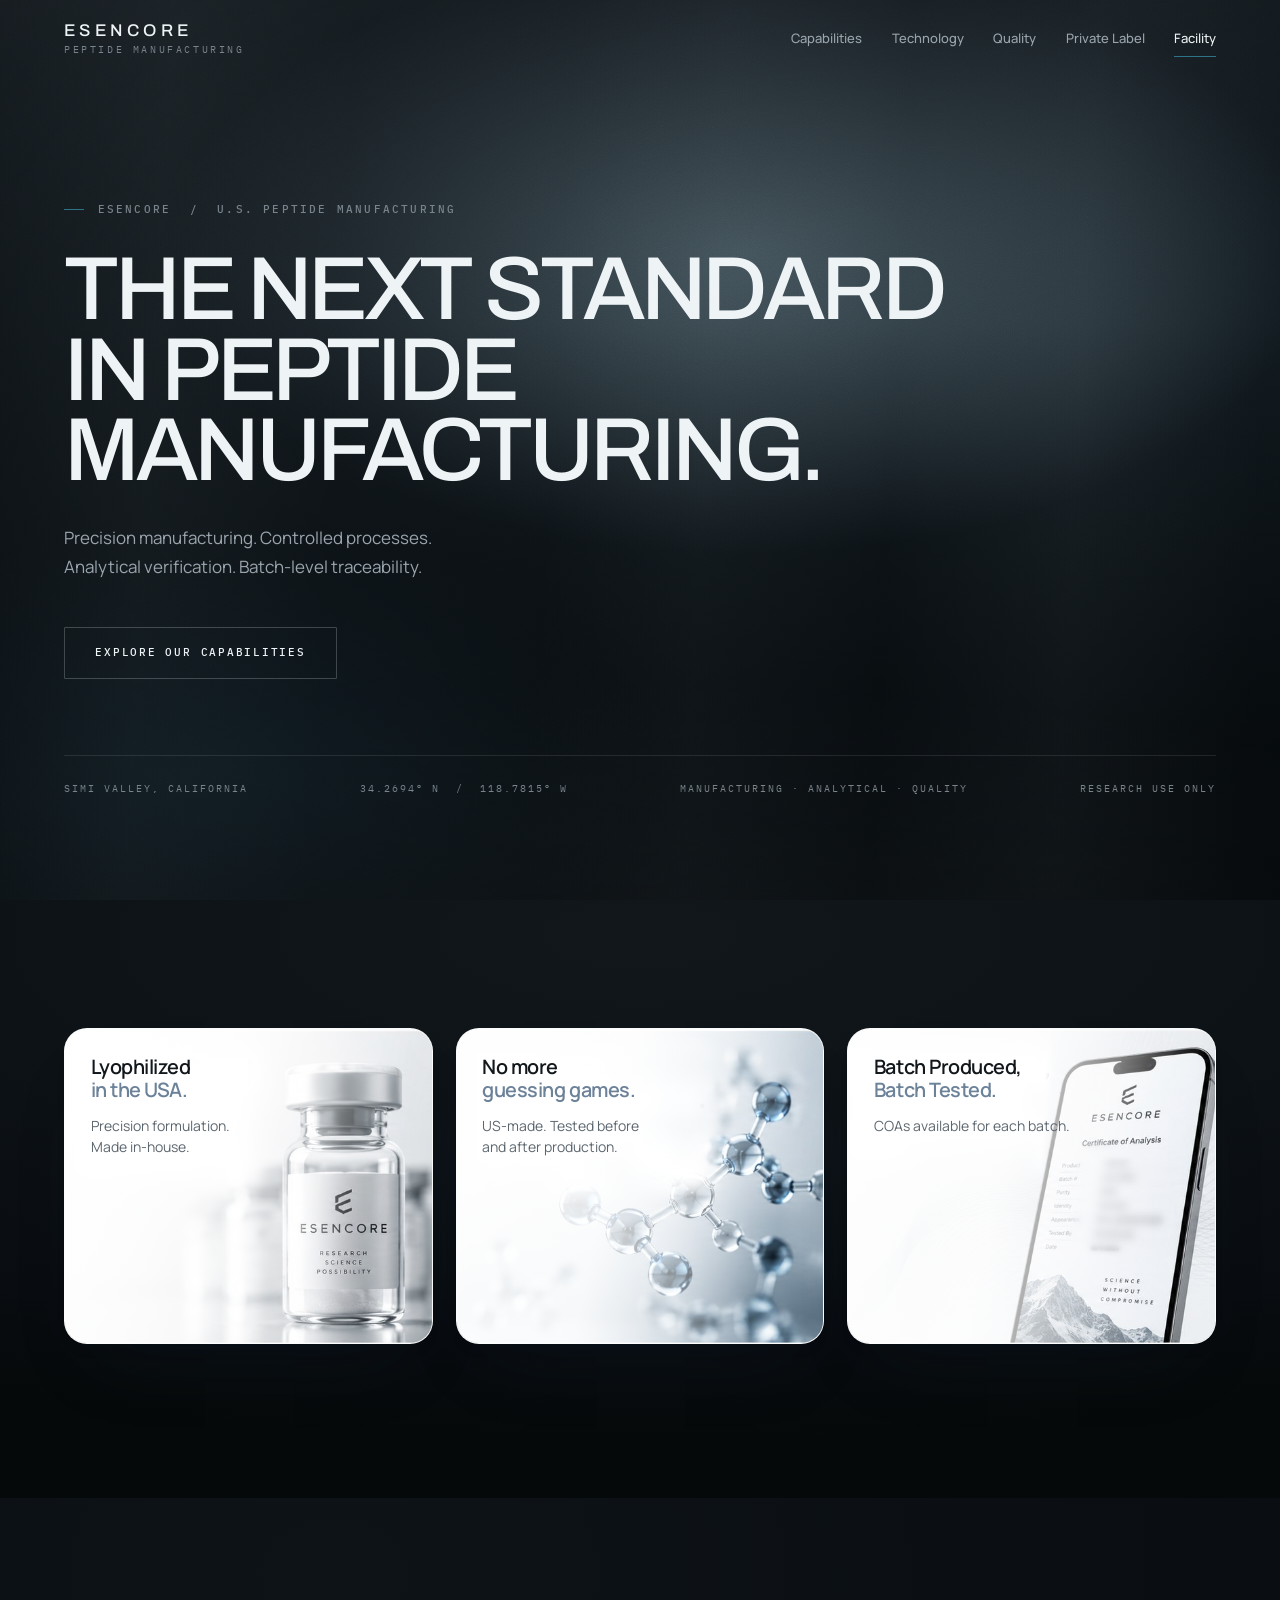
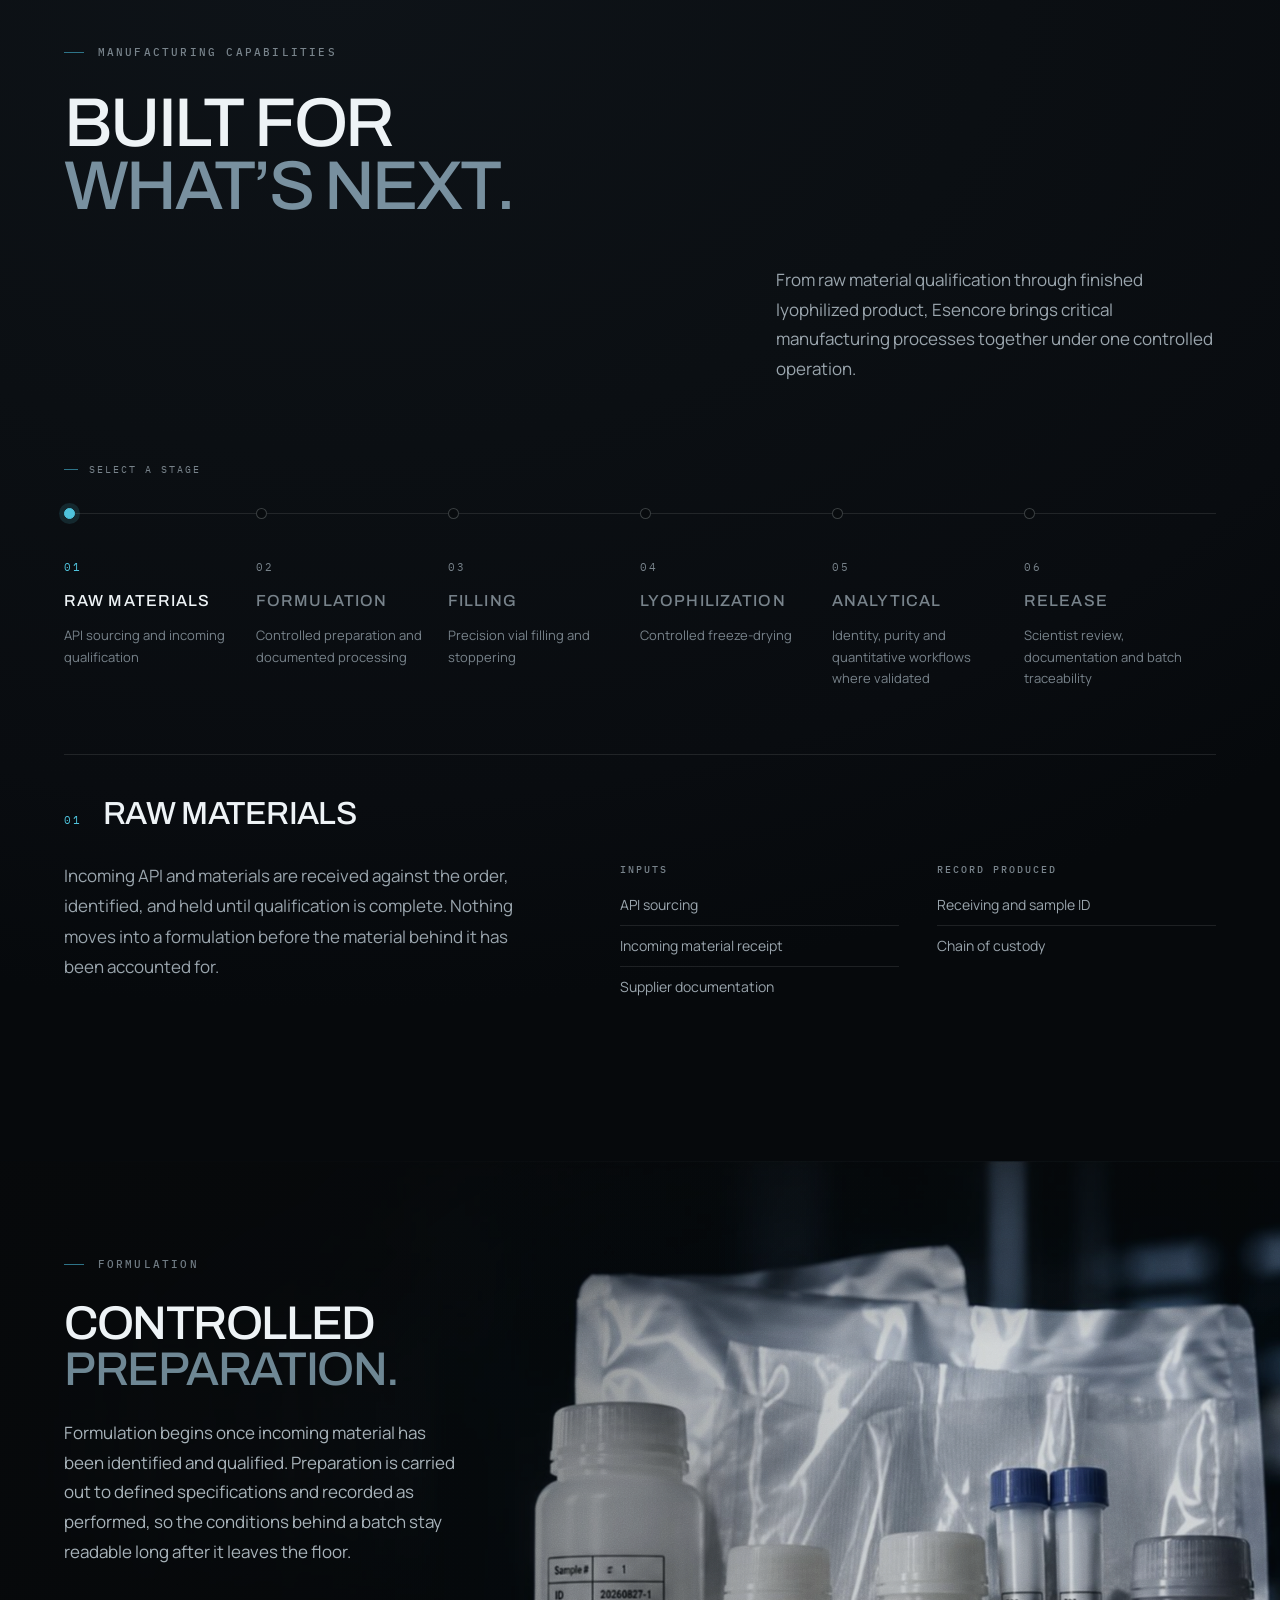
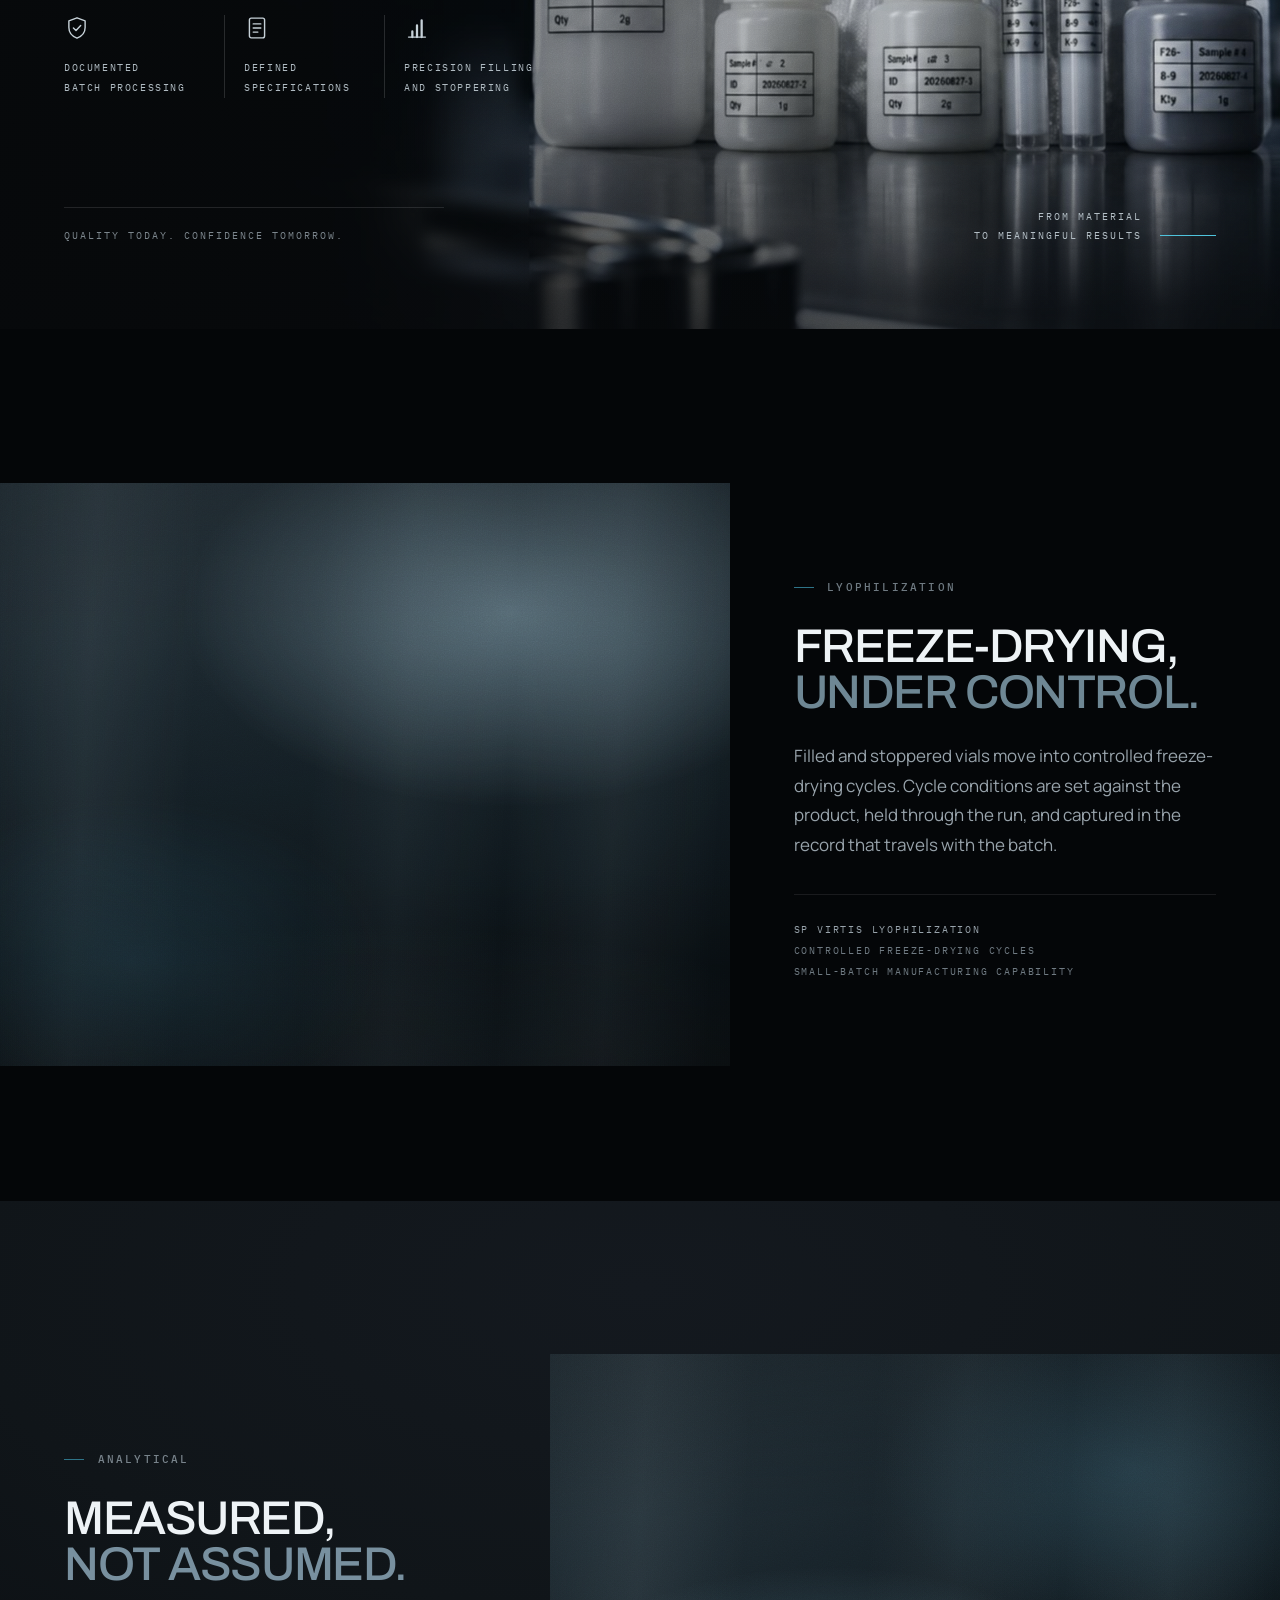
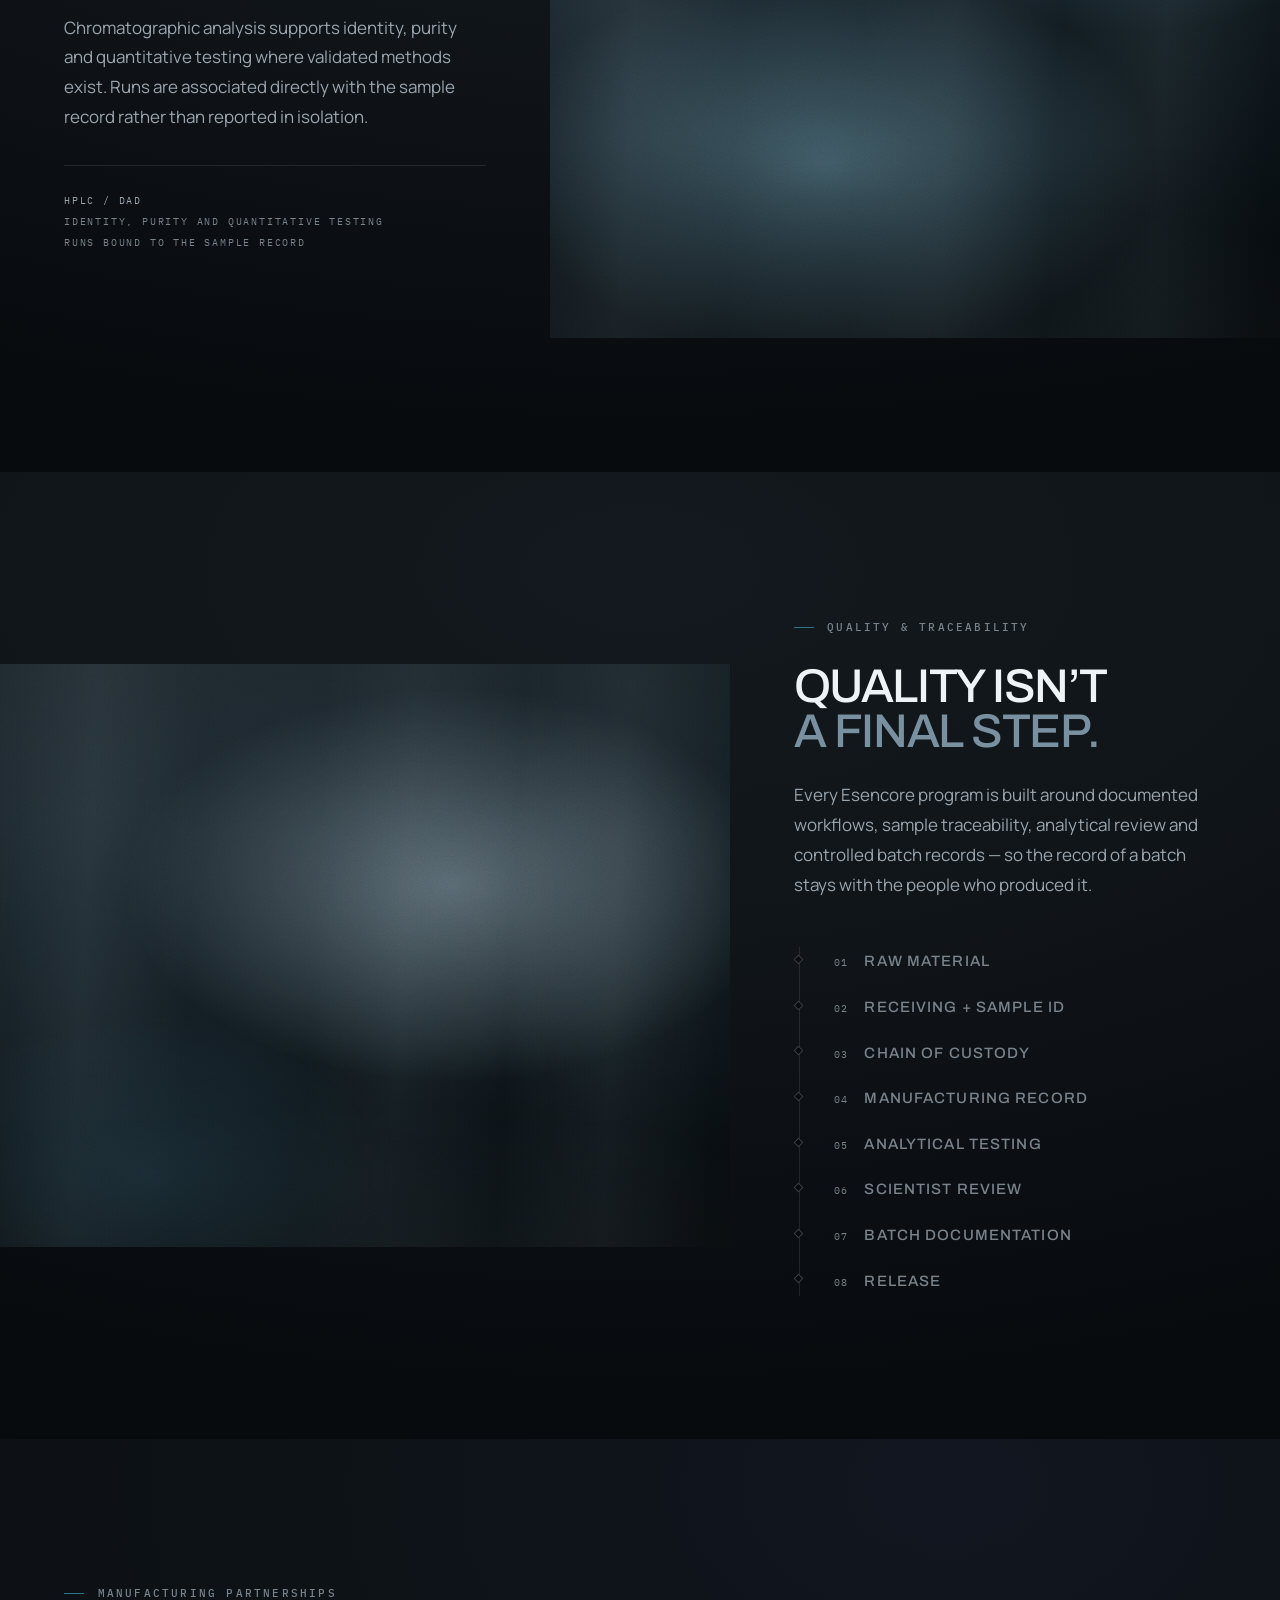
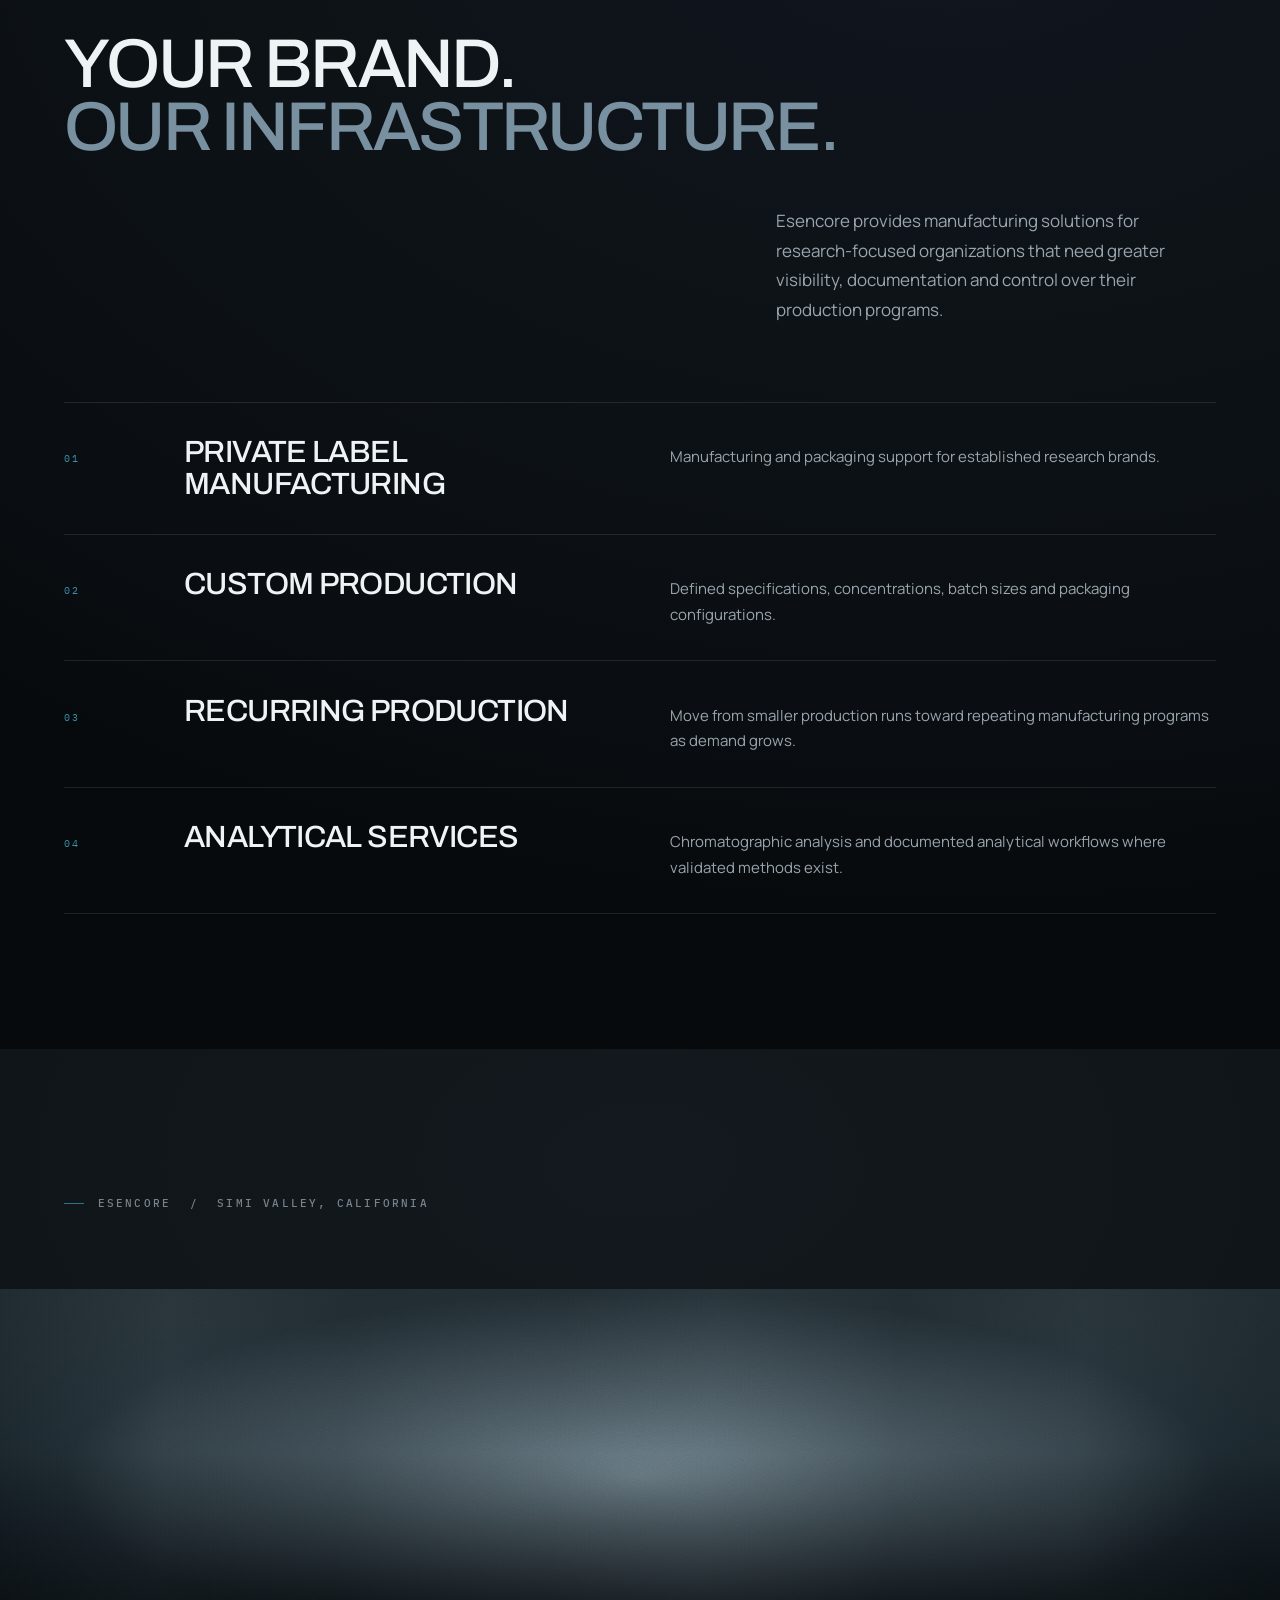
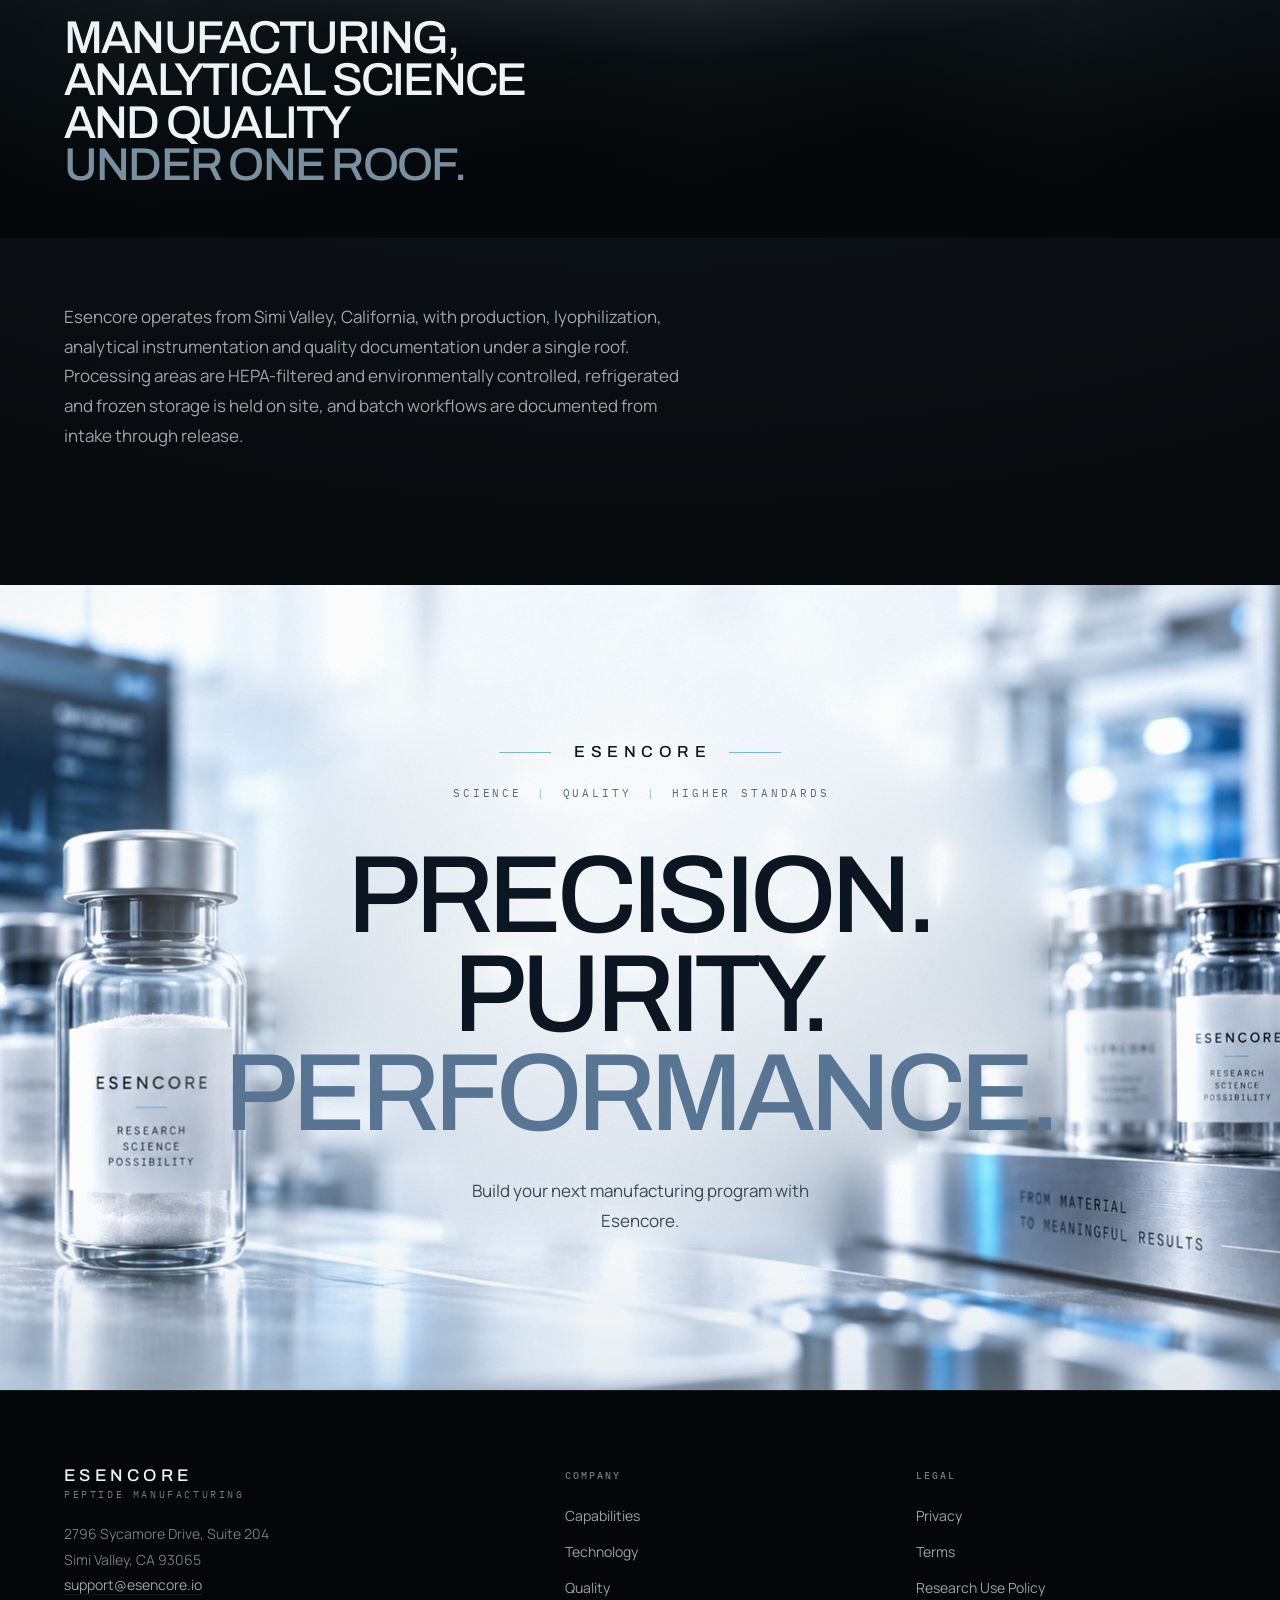
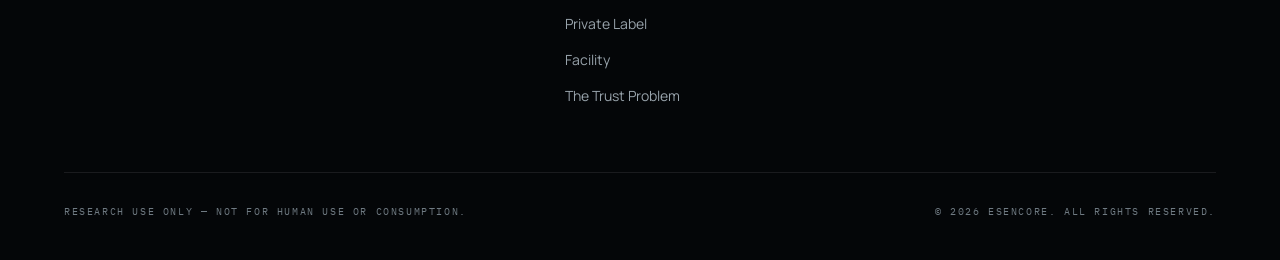
==== commit f826fb7d: "Remove the inquiry form The contact section, its form, the submit handler, the CONFIG block behind i" ====
--- a/index.html
+++ b/index.html
@@ -463,67 +463,11 @@
   }
 }
 
-/* =================================================================
-   INQUIRY FORM
-   ================================================================= */
-.contact{ background:var(--ink-2); border-top:1px solid var(--line); padding-block:var(--pad); }
-.contact-grid{ display:grid; gap:clamp(3rem,6vw,6rem); align-items:start; }
-@media (min-width:960px){ .contact-grid{ grid-template-columns:minmax(0,.82fr) minmax(0,1.18fr); } }
-.contact-aside .title{ margin-top:1.9rem; font-size:clamp(2rem,3.4vw,3rem); }
-.contact-aside .copy{ margin-top:1.7rem; }
-.contact-aside dl{ margin-top:clamp(2.25rem,4vw,3.25rem); border-top:1px solid var(--line); }
-.contact-aside .row{ display:flex; justify-content:space-between; gap:1.5rem;
-  padding-block:1.15rem; border-bottom:1px solid var(--line); }
-.contact-aside dt{ font-family:var(--mono); font-size:var(--fs-micro);
-  letter-spacing:.18em; text-transform:uppercase; color:var(--dim); }
-.contact-aside dd{ margin:0; font-size:.875rem; text-align:right; color:var(--dim); }
-
-.form{ display:grid; grid-template-columns:minmax(0,1fr); gap:2rem; }
-@media (min-width:640px){ .form{ grid-template-columns:repeat(2,minmax(0,1fr)); column-gap:clamp(1.5rem,3vw,2.75rem); } }
-.field{ display:flex; flex-direction:column; gap:.65rem; min-width:0; }
-.field.full{ grid-column:1/-1; }
-.field label{ font-family:var(--mono); font-size:var(--fs-micro); font-weight:500;
-  letter-spacing:.18em; text-transform:uppercase; color:var(--dim); }
-.field label .rq{ color:var(--accent-dim); }
-.field input,.field select,.field textarea{
-  width:100%; background:transparent; color:var(--chrome);
-  border:0; border-bottom:1px solid var(--line-2); border-radius:0;
-  padding:.75rem 0; font-size:.9375rem;
-  transition:border-color .4s var(--ease);
-}
-.field textarea{ resize:vertical; min-height:112px; line-height:1.65; }
-.field select{
-  appearance:none; -webkit-appearance:none; cursor:pointer; padding-right:1.75rem;
-  background-image:linear-gradient(45deg,transparent 50%,#7E888F 50%),linear-gradient(135deg,#7E888F 50%,transparent 50%);
-  background-position:calc(100% - 10px) 1.2em, calc(100% - 5px) 1.2em;
-  background-size:5px 5px,5px 5px; background-repeat:no-repeat;
-}
-.field select option{ background:var(--ink-3); color:var(--chrome); }
-.field input::placeholder,.field textarea::placeholder{ color:var(--faint); opacity:.75; }
-.field input:focus,.field select:focus,.field textarea:focus{ outline:none; border-bottom-color:var(--accent); }
-.field.err input,.field.err select,.field.err textarea{ border-bottom-color:#C97260; }
-.field .msg{ font-size:.75rem; color:#C97260; display:none; }
-.field.err .msg{ display:block; }
-/* honeypot — off-screen, never focusable, bots fill it and people don't */
-.hp{ position:absolute; left:-9999px; top:auto; width:1px; height:1px; overflow:hidden; }
-.form-err{
-  grid-column:1/-1; margin-top:.25rem;
-  font-size:.8125rem; line-height:1.6; color:#E0A288;
-  border-left:2px solid #C2603C; padding:.7rem 0 .7rem 1.1rem;
-}
-.form-err a{ color:#F2C8B4; border-bottom:1px solid rgba(242,200,180,.45); }
-.form-foot{ grid-column:1/-1; display:flex; flex-direction:column; gap:1.25rem; margin-top:.5rem; }
-@media (min-width:640px){ .form-foot{ flex-direction:row; align-items:center; justify-content:space-between; } }
-.form-note{ font-size:.75rem; color:var(--faint); max-width:42ch; line-height:1.65; }
-.done{ border:1px solid var(--line-2); padding:clamp(2rem,4vw,3rem); }
-.done h3{ font-size:1.5rem; text-transform:uppercase; letter-spacing:-.01em; margin-top:1.25rem; }
-.done p{ color:var(--dim); margin-top:1rem; font-size:.9375rem; }
-
-.footer address a, .contact-aside dd a{
+.footer address a{
   color:var(--dim); border-bottom:1px solid var(--line);
   transition:color .3s var(--ease), border-color .3s var(--ease);
 }
-.footer address a:hover, .contact-aside dd a:hover{ color:var(--chrome); border-bottom-color:var(--line-2); }
+.footer address a:hover{ color:var(--chrome); border-bottom-color:var(--line-2); }
 
 </style>
 
@@ -558,7 +502,6 @@
 
 <div class="menu" id="menu" aria-hidden="true">
   <nav id="menuLinks" aria-label="Mobile"></nav>
-  <a class="btn btn-fill" href="#contact">Partner With Esencore <span class="arw">&#8594;</span></a>
   <p>Esencore &middot; Simi Valley, California</p>
 </div>
 
@@ -581,8 +524,7 @@
       <h1 data-h style="--d:80ms"><span>The Next Standard</span><span>In Peptide</span><span>Manufacturing.</span></h1>
       <p class="hero-sub" data-h style="--d:240ms">Precision manufacturing. Controlled processes. Analytical verification. Batch-level traceability.</p>
       <div class="hero-act" data-h style="--d:360ms">
-        <a class="btn btn-fill" href="#contact">Partner With Esencore <span class="arw">&#8594;</span></a>
-        <a class="btn btn-line" href="#capabilities">Explore Our Capabilities</a>
+              <a class="btn btn-line" href="#capabilities">Explore Our Capabilities</a>
       </div>
     </div>
     <div class="hero-foot" data-h style="--d:520ms">
@@ -792,75 +734,7 @@
     <p class="final-tag">Science <i>|</i> Quality <i>|</i> Higher Standards</p>
     <h2 class="title"><span>Precision.</span><span>Purity.</span><span class="mute">Performance.</span></h2>
     <p class="copy">Build your next manufacturing program with Esencore.</p>
-    <a class="btn btn-fill" href="#contact">Partner With Esencore <span class="arw">&#8594;</span></a>
-  </div>
-</section>
-
-<!-- ================================================================ INQUIRY ================================================================ -->
-<section class="contact bg-ice" id="contact">
-  <div class="wrap">
-    <div class="contact-grid">
-      <div class="contact-aside" data-in>
-        <p class="eyebrow">Manufacturing Inquiry</p>
-        <h2 class="title"><span>Start The</span><span class="mute">Conversation.</span></h2>
-        <p class="copy">Tell us what you need produced, the documentation your program requires, and the scale you are working toward. A member of the Esencore team will follow up directly.</p>
-        <dl id="facts"></dl>
-      </div>
-      <div data-in style="--d:140ms">
-        <form class="form" id="inquiry" novalidate>
-          <div class="field">
-            <label for="f-name">Name <span class="rq">*</span></label>
-            <input id="f-name" name="name" type="text" autocomplete="name" placeholder="Full name" required>
-            <span class="msg">Please enter your name.</span>
-          </div>
-          <div class="field">
-            <label for="f-company">Company <span class="rq">*</span></label>
-            <input id="f-company" name="company" type="text" autocomplete="organization" placeholder="Organization" required>
-            <span class="msg">Please enter your company.</span>
-          </div>
-          <div class="field">
-            <label for="f-email">Business Email <span class="rq">*</span></label>
-            <input id="f-email" name="email" type="email" autocomplete="email" placeholder="name@company.com" required>
-            <span class="msg">Please enter a valid business email.</span>
-          </div>
-          <div class="field">
-            <label for="f-phone">Phone</label>
-            <input id="f-phone" name="phone" type="tel" autocomplete="tel" placeholder="Optional">
-            <span class="msg"></span>
-          </div>
-          <div class="field">
-            <label for="f-interest">What Are You Looking For? <span class="rq">*</span></label>
-            <select id="f-interest" name="interest" required></select>
-            <span class="msg">Please choose an option.</span>
-          </div>
-          <div class="field">
-            <label for="f-volume">Estimated Production Requirement</label>
-            <select id="f-volume" name="volume"></select>
-            <span class="msg"></span>
-          </div>
-          <div class="field full">
-            <label for="f-details">Project Details</label>
-            <textarea id="f-details" name="details" rows="4" placeholder="Specifications, concentrations, batch sizes, packaging configurations, documentation requirements."></textarea>
-            <span class="msg"></span>
-          </div>
-          <div class="hp" aria-hidden="true">
-            <label for="f-website">Website</label>
-            <input id="f-website" name="website" type="text" tabindex="-1" autocomplete="off">
-          </div>
-          <p class="form-err" id="formErr" hidden tabindex="-1">We couldn&rsquo;t send that just now. Please email <a href="mailto:support@esencore.io">support@esencore.io</a> directly, and we&rsquo;ll pick it up from there.</p>
-          <div class="form-foot">
-            <p class="form-note">Research use only. Please do not include medical, patient or personal health information in this form.</p>
-            <button class="btn btn-fill" type="submit" id="submitBtn">Start The Conversation <span class="arw">&#8594;</span></button>
-          </div>
-        </form>
-        <div class="done" id="done" hidden tabindex="-1">
-          <p class="eyebrow">Inquiry Received</p>
-          <h3>Thank You.</h3>
-          <p>Your inquiry has been logged. A member of the Esencore manufacturing team will review the details and follow up at the address you provided.</p>
-        </div>
-      </div>
     </div>
-  </div>
 </section>
 
 </main>
@@ -895,8 +769,7 @@
     { label:'Technology',    href:'#technology' },
     { label:'Quality',       href:'#quality' },
     { label:'Private Label', href:'#private-label' },
-    { label:'Facility',      href:'#facility' },
-    { label:'Contact',       href:'#contact' }
+    { label:'Facility',      href:'#facility' }
   ],
 
   /* Each stage carries the detail shown when it is selected in the explorer.
@@ -944,21 +817,6 @@
     { t:'Analytical Services',         d:'Chromatographic analysis and documented analytical workflows where validated methods exist.' }
   ],
 
-  contact: {
-    /* Posts to our own serverless function (api/contact.js), which sends
-       the inquiry on to support@esencore.io. That function needs one env
-       var set in Vercel — see the note at the top of api/contact.js. */
-    endpoint: '/api/contact',
-    facts: [
-      { k:'Location', v:'Simi Valley, California' },
-      { k:'Email',    v:'<a href="mailto:support@esencore.io">support@esencore.io</a>' },
-      { k:'Programs', v:'Private label &middot; Custom &middot; Recurring' },
-      { k:'Serving',  v:'Research-focused organizations' }
-    ],
-    interest: ['Private Label Manufacturing','Custom Production','Recurring Production','Analytical Services','Other'],
-    volume:   ['Under 100 vials','100–500','500–1,000','1,000–5,000','5,000+','Not Sure Yet']
-  },
-
   footer: {
     nav: [
       { label:'Capabilities',       href:'#capabilities' },
@@ -966,8 +824,7 @@
       { label:'Quality',            href:'#quality' },
       { label:'Private Label',      href:'#private-label' },
       { label:'Facility',           href:'#facility' },
-      { label:'The Trust Problem',  href:'/trust' },
-      { label:'Contact',            href:'#contact' }
+      { label:'The Trust Problem',  href:'/trust' }
     ],
     legal: [
       { label:'Privacy', href:'/privacy' },
@@ -1002,15 +859,6 @@
   set('svc', CONFIG.services.map((s, i) =>
     '<li><span class="n">' + pad(i) + '</span><h3>' + s.t + '</h3><p>' + s.d + '</p></li>'
   ).join(''));
-
-  set('facts', CONFIG.contact.facts.map(f =>
-    '<div class="row"><dt>' + f.k + '</dt><dd>' + f.v + '</dd></div>'
-  ).join(''));
-
-  const opts = list => '<option value="" disabled selected>Select&hellip;</option>' +
-    list.map(v => '<option value="' + v + '">' + v + '</option>').join('');
-  if ($('f-interest')) $('f-interest').innerHTML = opts(CONFIG.contact.interest);
-  if ($('f-volume'))   $('f-volume').innerHTML   = opts(CONFIG.contact.volume);
 
   set('footNav',   CONFIG.footer.nav.map(i => '<a href="' + i.href + '">' + i.label + '</a>').join(''));
   set('footLegal', CONFIG.footer.legal.map(i => '<a href="' + i.href + '">' + i.label + '</a>').join(''));
@@ -1260,55 +1108,6 @@
   if (menu) menu.addEventListener('click', e => { if (e.target.closest('a')) setMenu(false); });
   document.addEventListener('keydown', e => { if (e.key === 'Escape') setMenu(false); });
 
-  /* --- inquiry form --- */
-  const form = document.getElementById('inquiry');
-  const done = document.getElementById('done');
-  const emailOk = v => /^[^\s@]+@[^\s@]+\.[^\s@]{2,}$/.test(v);
-
-  if (form) {
-    form.addEventListener('submit', e => {
-      e.preventDefault();
-      let bad = null;
-      form.querySelectorAll('.field').forEach(f => {
-        const c = f.querySelector('input, select, textarea');
-        if (!c || !c.hasAttribute('required')) return;
-        const empty = !c.value.trim();
-        const invalid = empty || (c.type === 'email' && !emailOk(c.value.trim()));
-        f.classList.toggle('err', invalid);
-        if (invalid && !bad) bad = c;
-      });
-      if (bad) { bad.focus(); return; }
-
-      const data = {};
-      new FormData(form).forEach((v, k) => { data[k] = v; });
-      const btn = document.getElementById('submitBtn');
-      const errBox = document.getElementById('formErr');
-      const label = btn ? btn.innerHTML : '';
-
-      const finish = () => { form.hidden = true; if (done) { done.hidden = false; done.focus(); } };
-      /* Never thank someone for a message that did not send. */
-      const fail = () => {
-        if (btn) { btn.disabled = false; btn.innerHTML = label; }
-        if (errBox) { errBox.hidden = false; errBox.focus(); }
-      };
-
-      if (!CONFIG.contact.endpoint) { fail(); return; }
-      if (errBox) errBox.hidden = true;
-      if (btn) { btn.disabled = true; btn.textContent = 'Sending…'; }
-
-      fetch(CONFIG.contact.endpoint, {
-        method: 'POST',
-        headers: { 'Content-Type': 'application/json' },
-        body: JSON.stringify(data)
-      })
-        .then(r => { if (!r.ok) throw new Error('HTTP ' + r.status); finish(); })
-        .catch(fail);
-    });
-    form.addEventListener('input', e => {
-      const f = e.target.closest('.field');
-      if (f) f.classList.remove('err');
-    });
-  }
 })();
 </script>
 
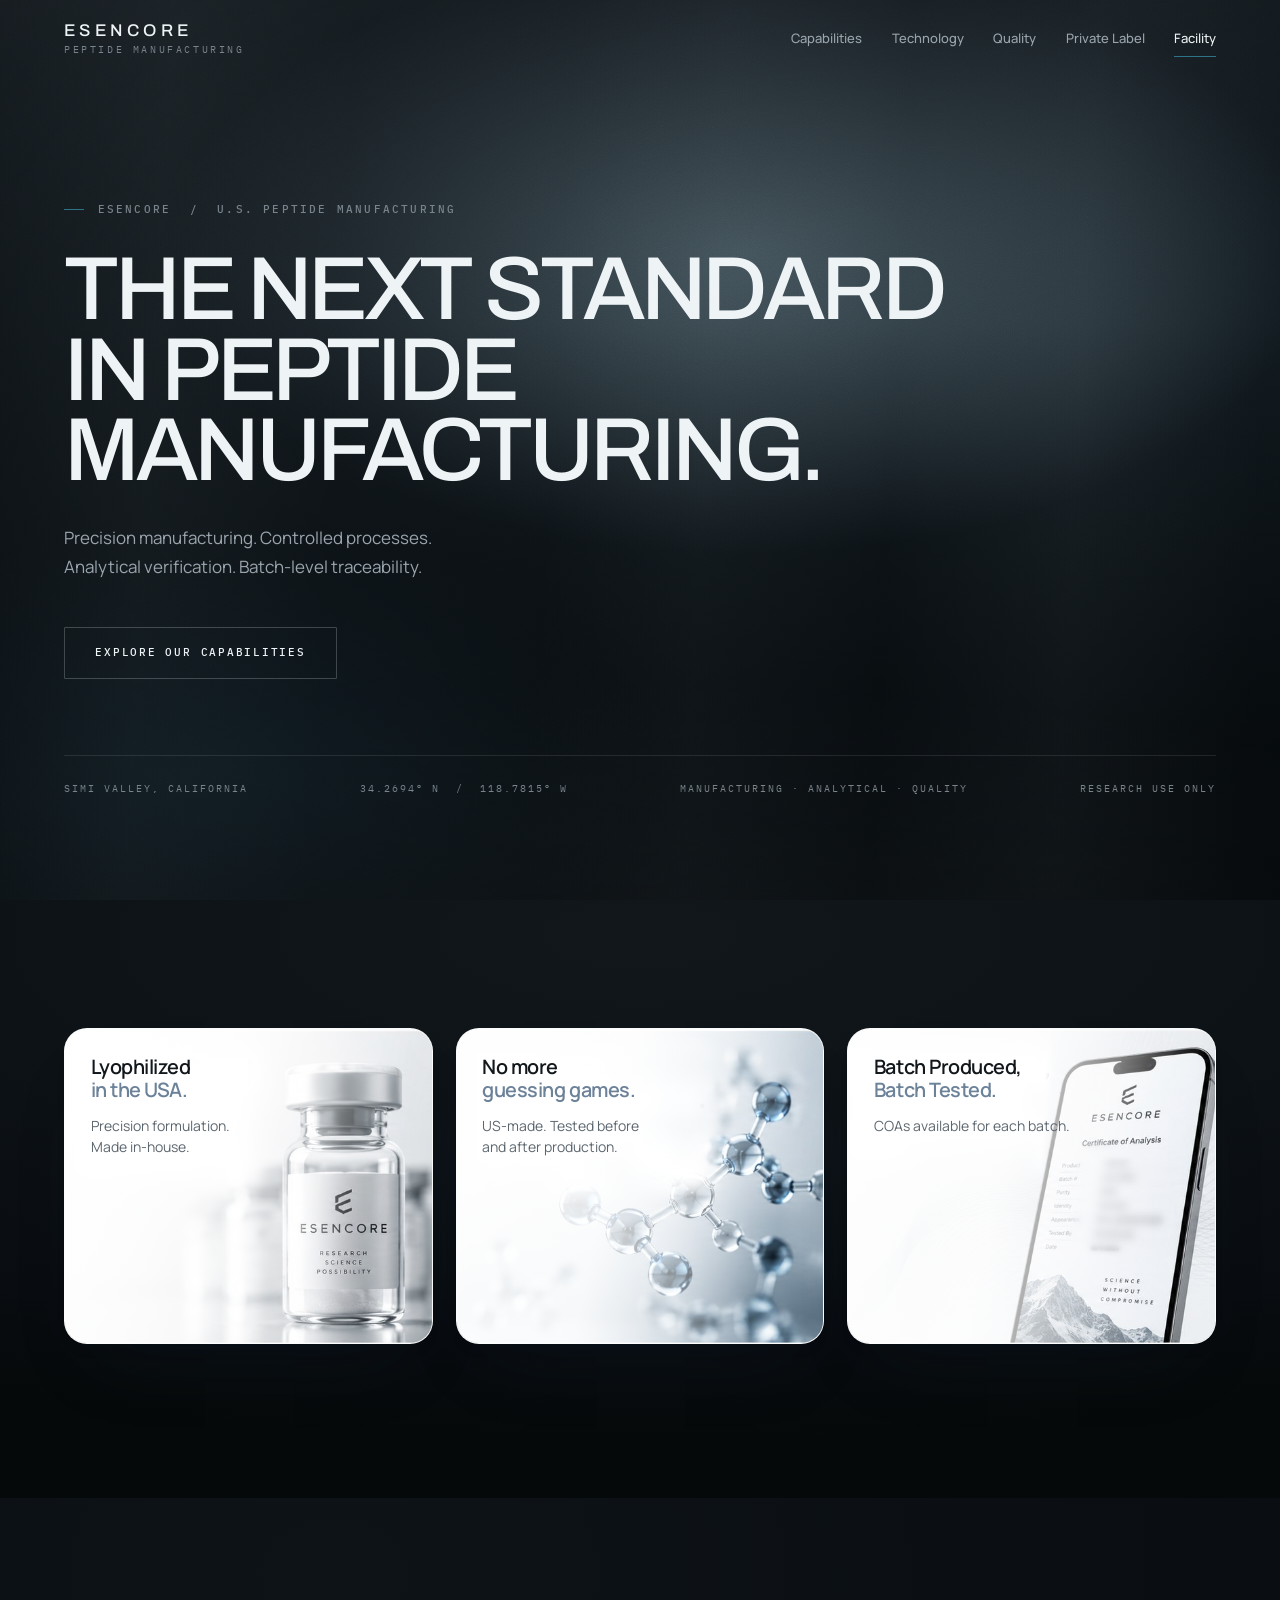
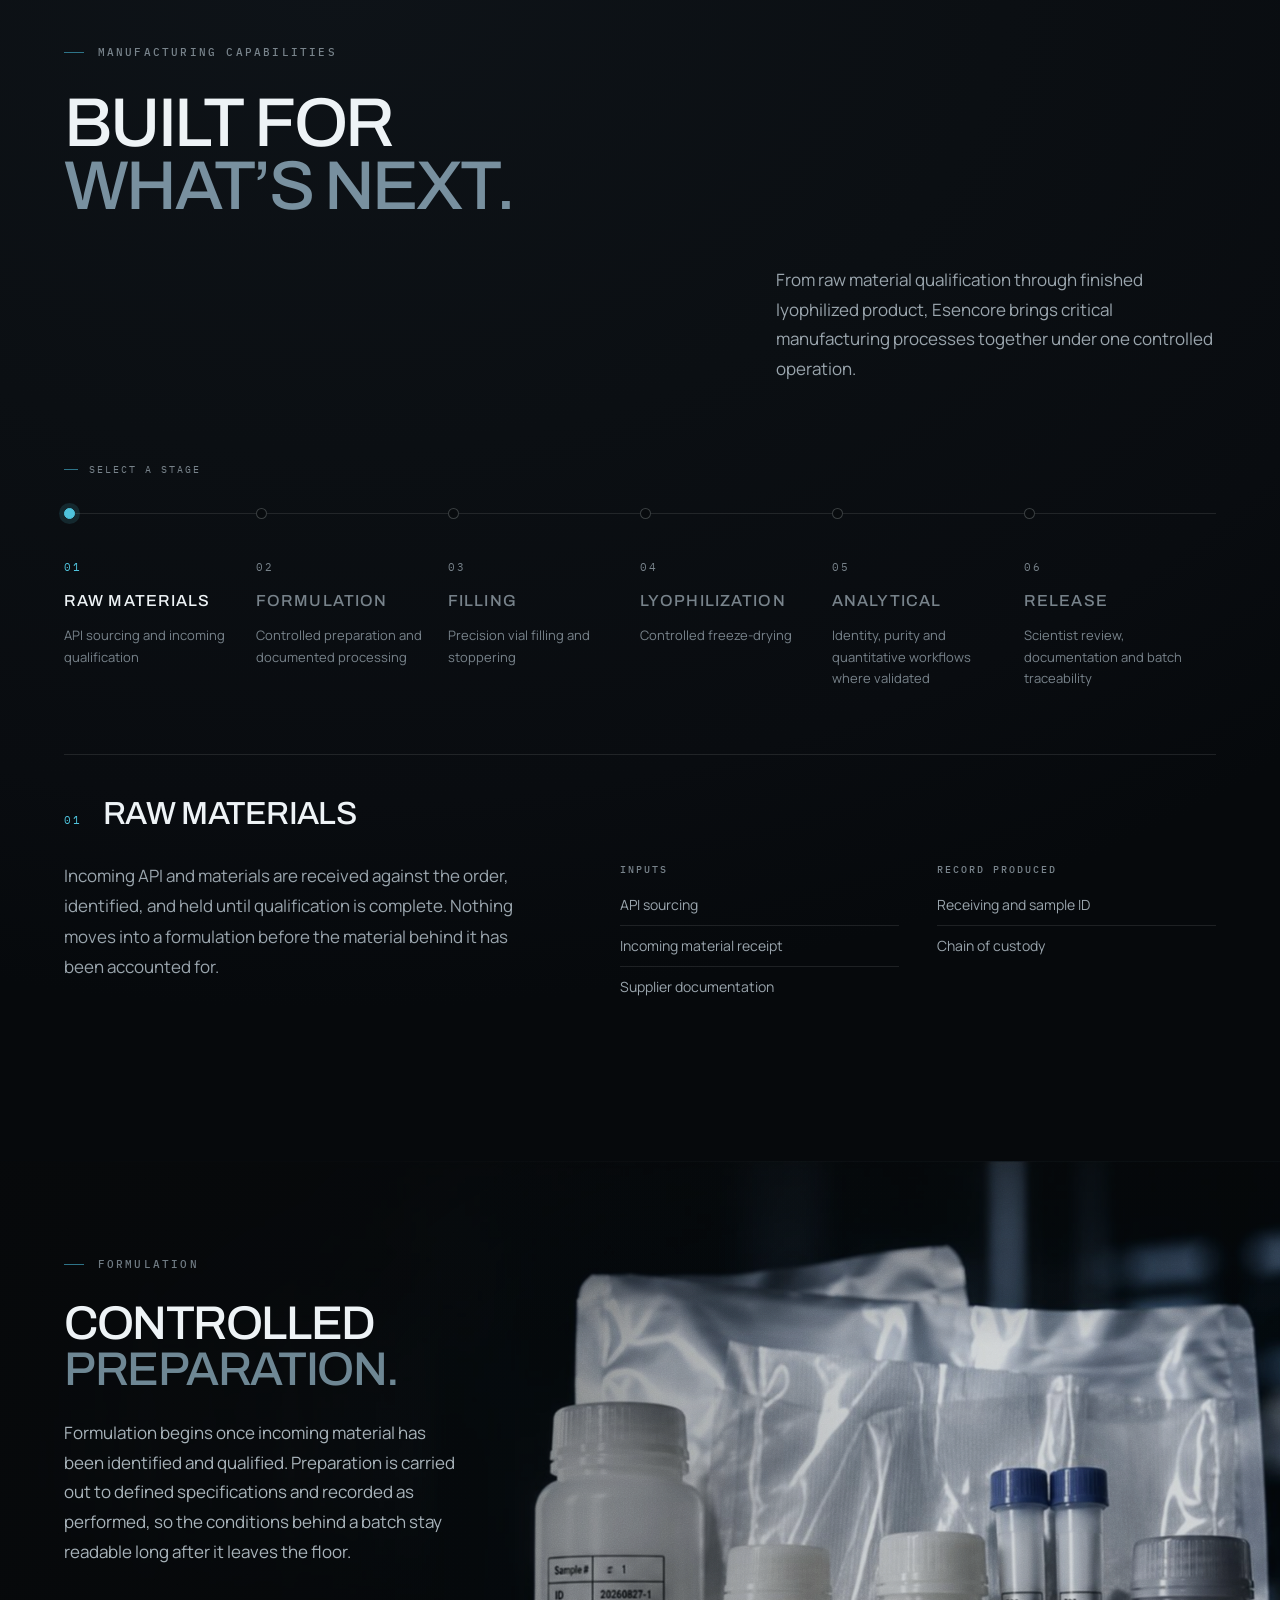
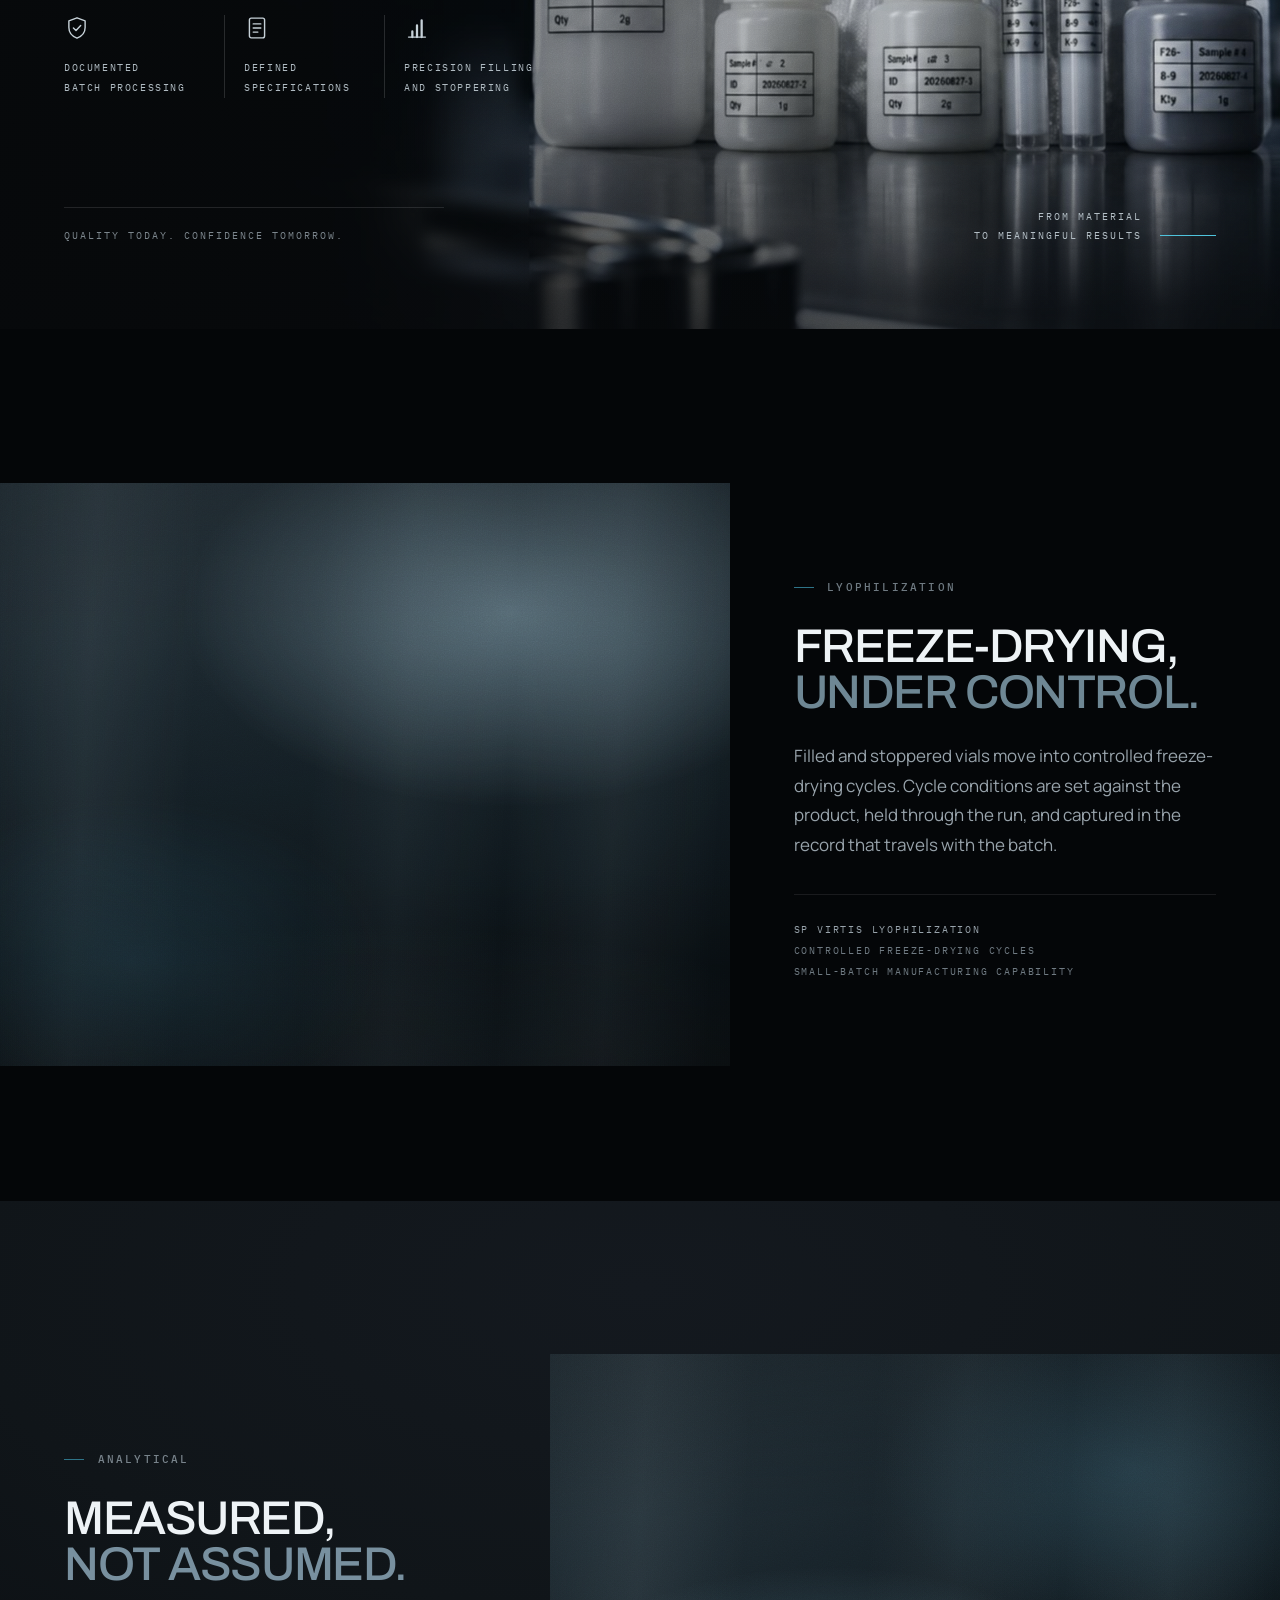
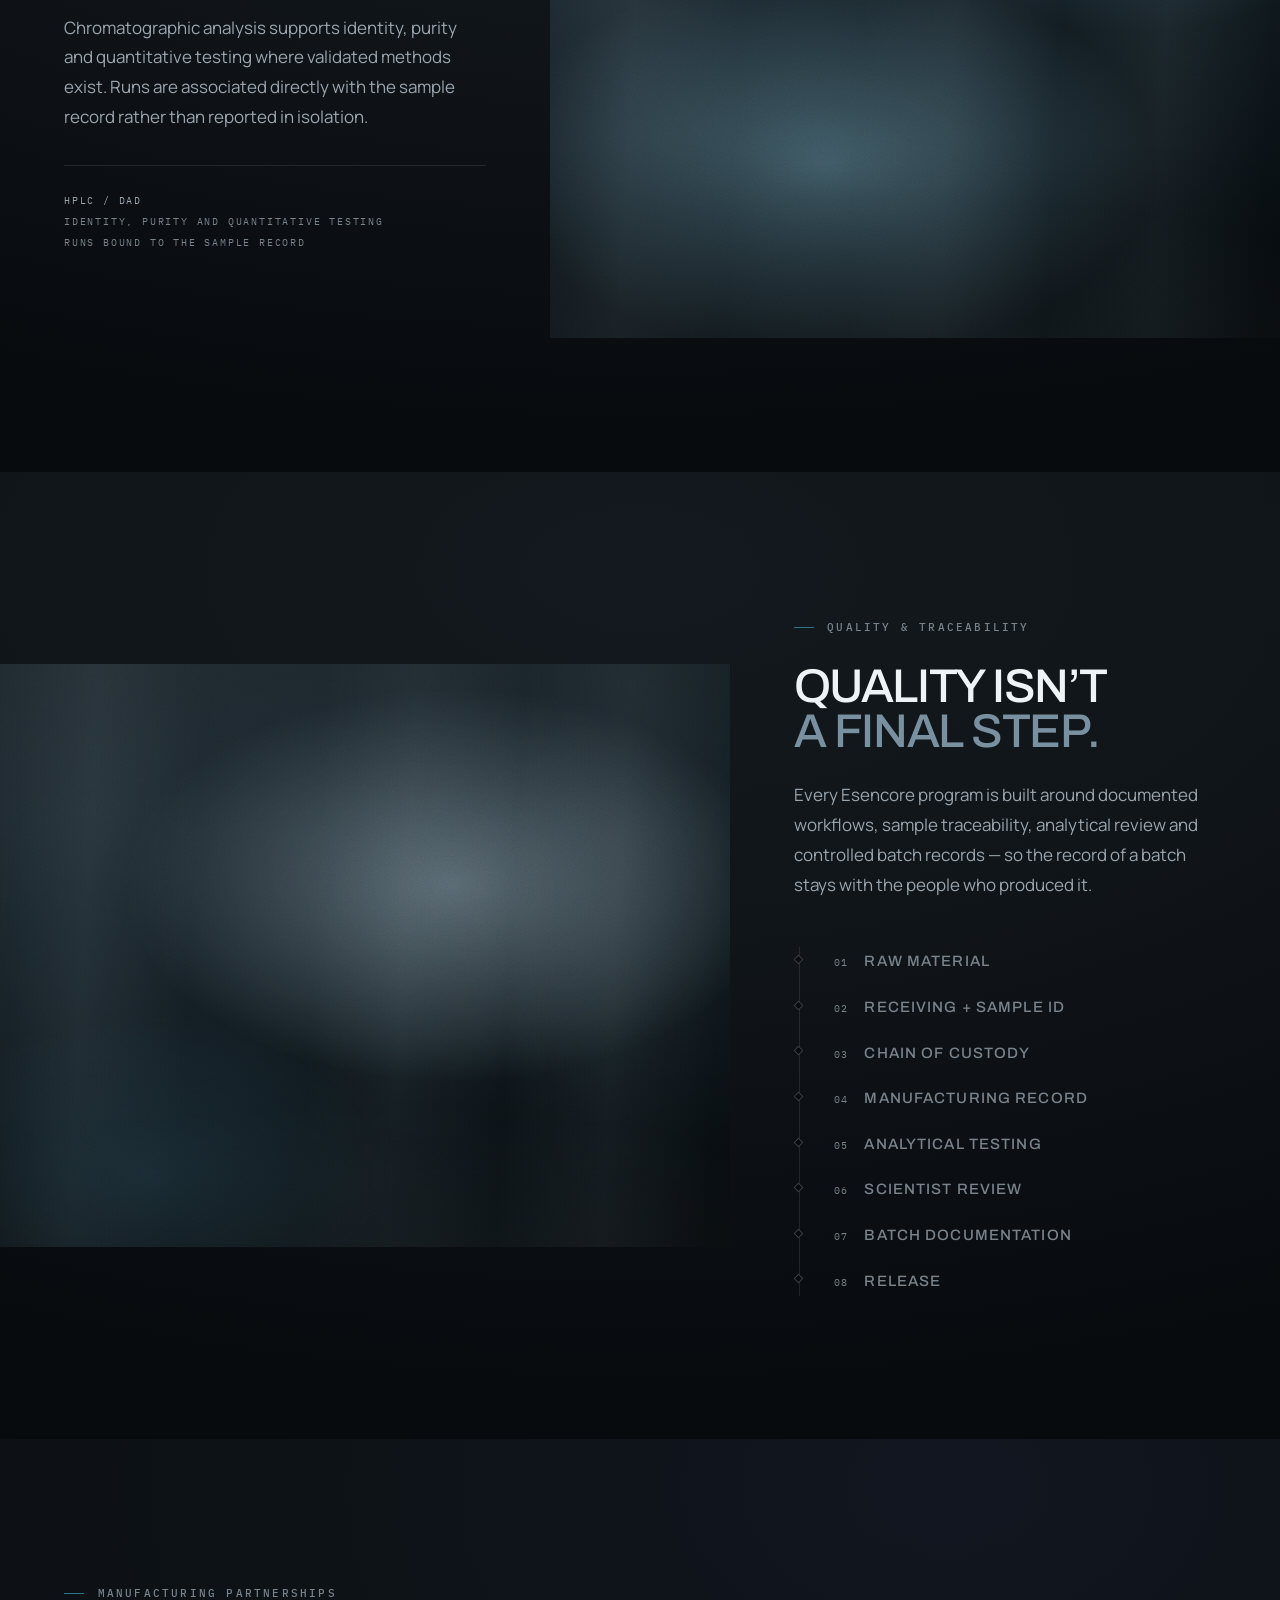
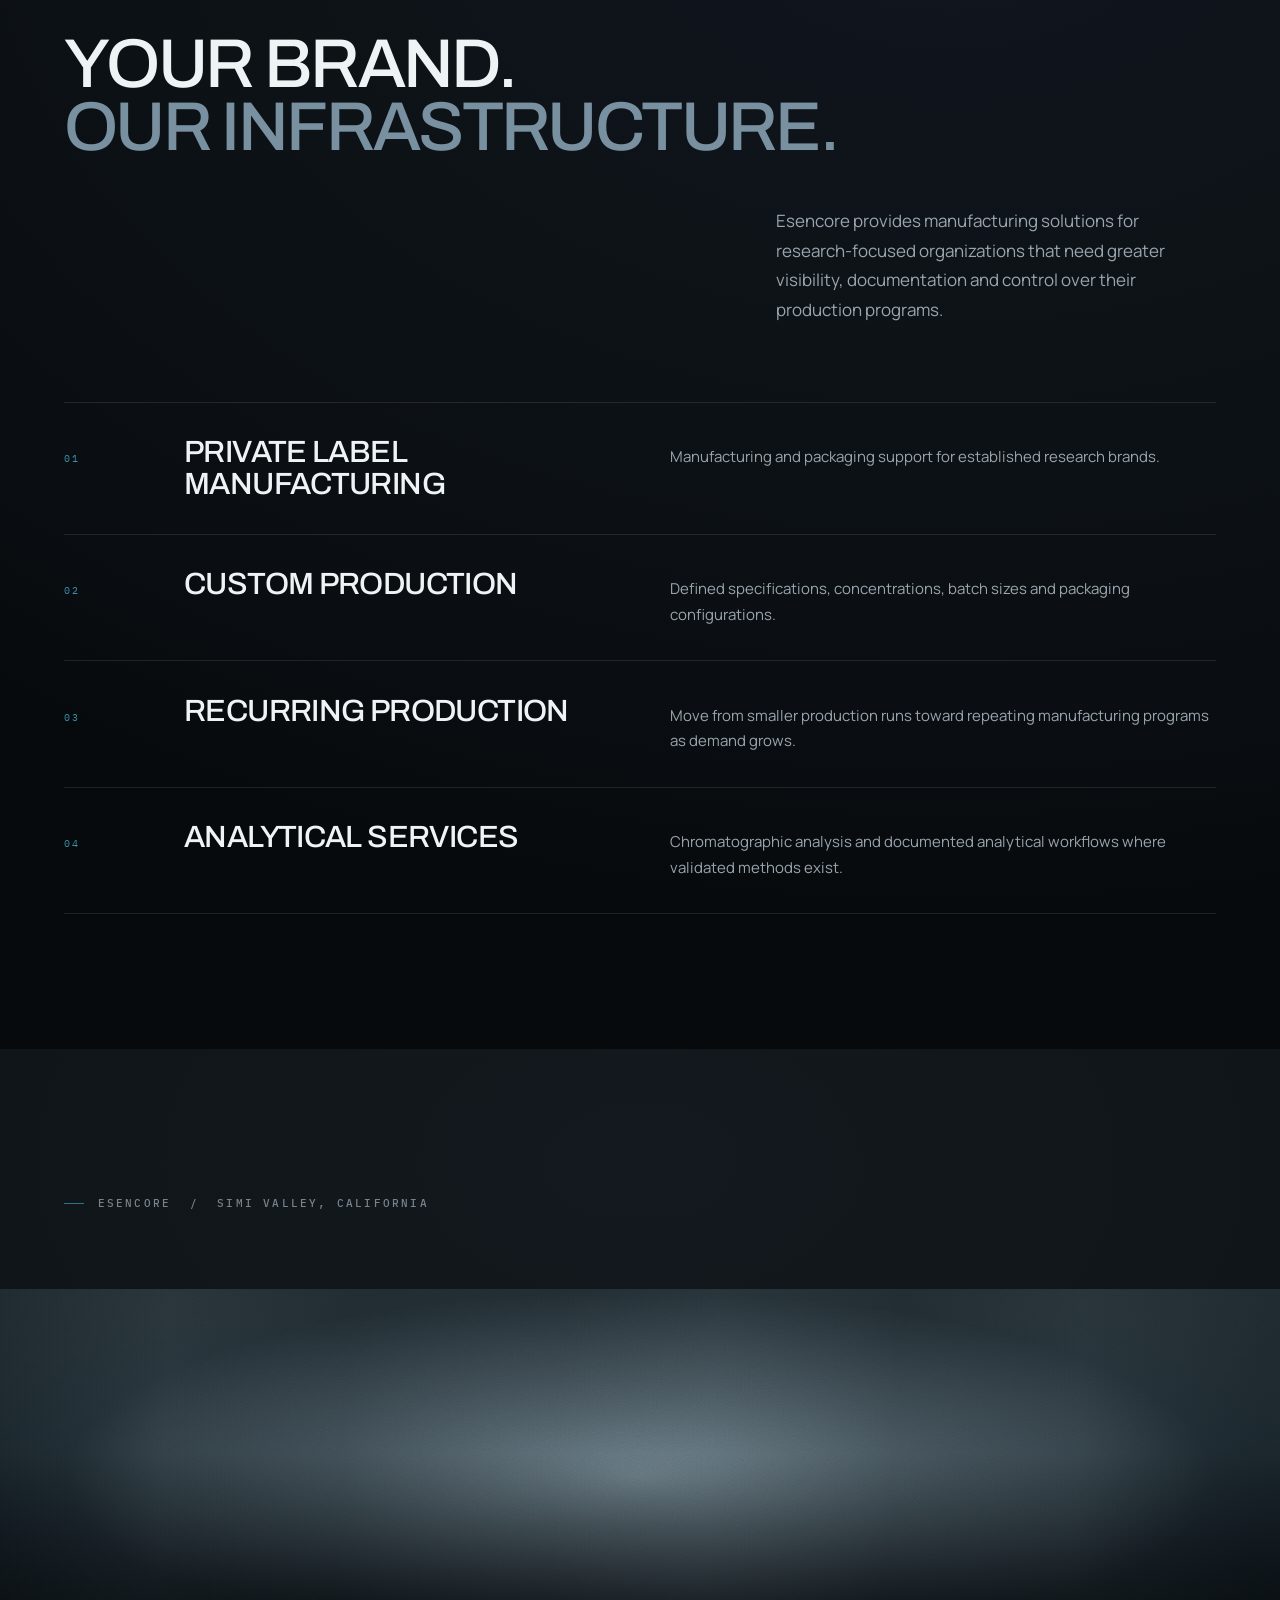
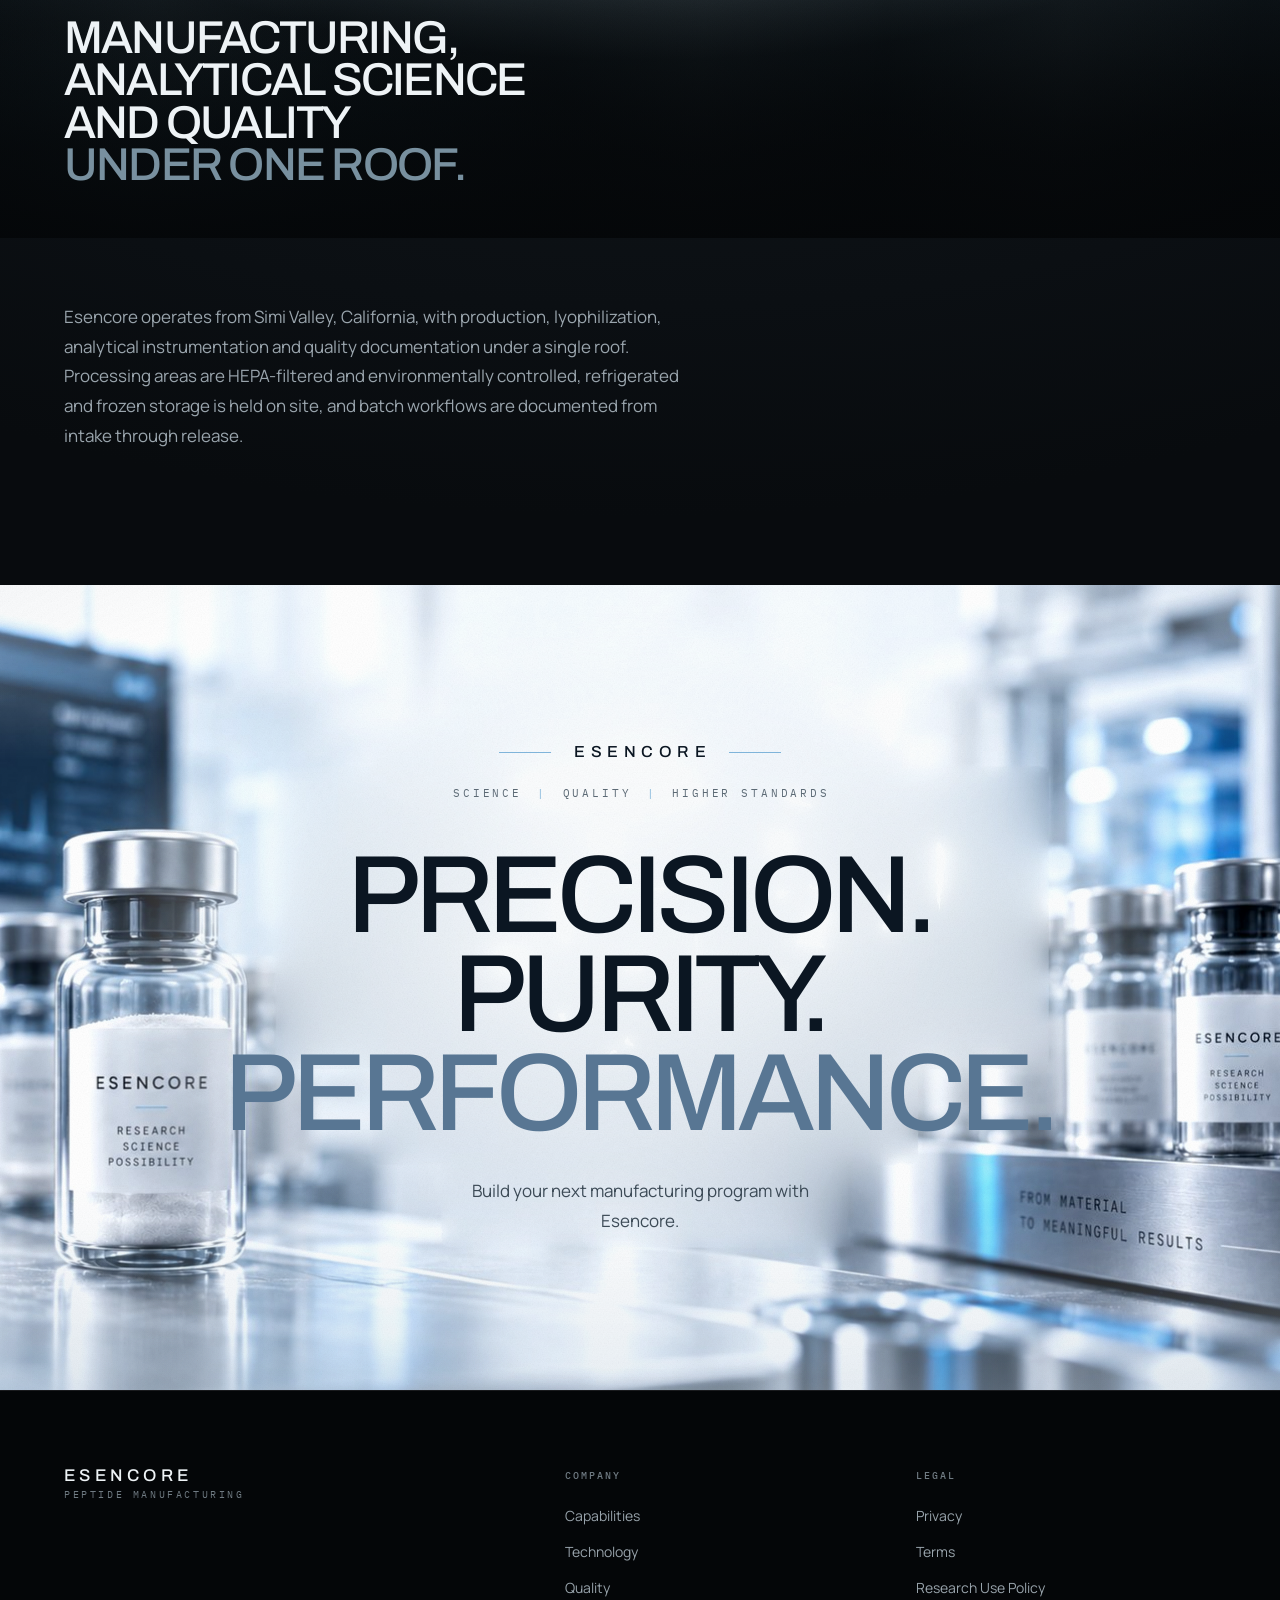
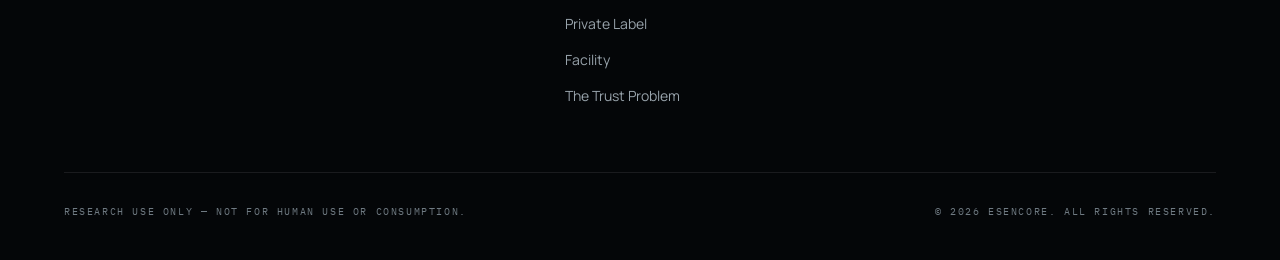
==== commit c162e6c6: "Take the address and email out of the footer The street address, postcode and support@esencore.io ar" ====
--- a/index.html
+++ b/index.html
@@ -480,7 +480,6 @@
   "name":"Esencore",
   "alternateName":"Esencore Peptide Manufacturing",
   "description":"U.S.-based peptide manufacturing and analytical operation providing lyophilization, analytical workflows, private-label production and documented batch traceability.",
-  "address":{"@type":"PostalAddress","streetAddress":"2796 Sycamore Drive, Suite 204","addressLocality":"Simi Valley","addressRegion":"CA","postalCode":"93065","addressCountry":"US"},"email":"support@esencore.io",
   "areaServed":"US"
 }
 </script>
@@ -745,7 +744,6 @@
     <div class="footer-top">
       <div>
         <span class="brand"><b>Esencore</b><i>Peptide Manufacturing</i></span>
-        <address>2796 Sycamore Drive, Suite 204<br>Simi Valley, CA 93065<br><a href="mailto:support@esencore.io">support@esencore.io</a></address>
       </div>
       <div><h4>Company</h4><div class="footer-links" id="footNav"></div></div>
       <div><h4>Legal</h4><div class="footer-links" id="footLegal"></div></div>
